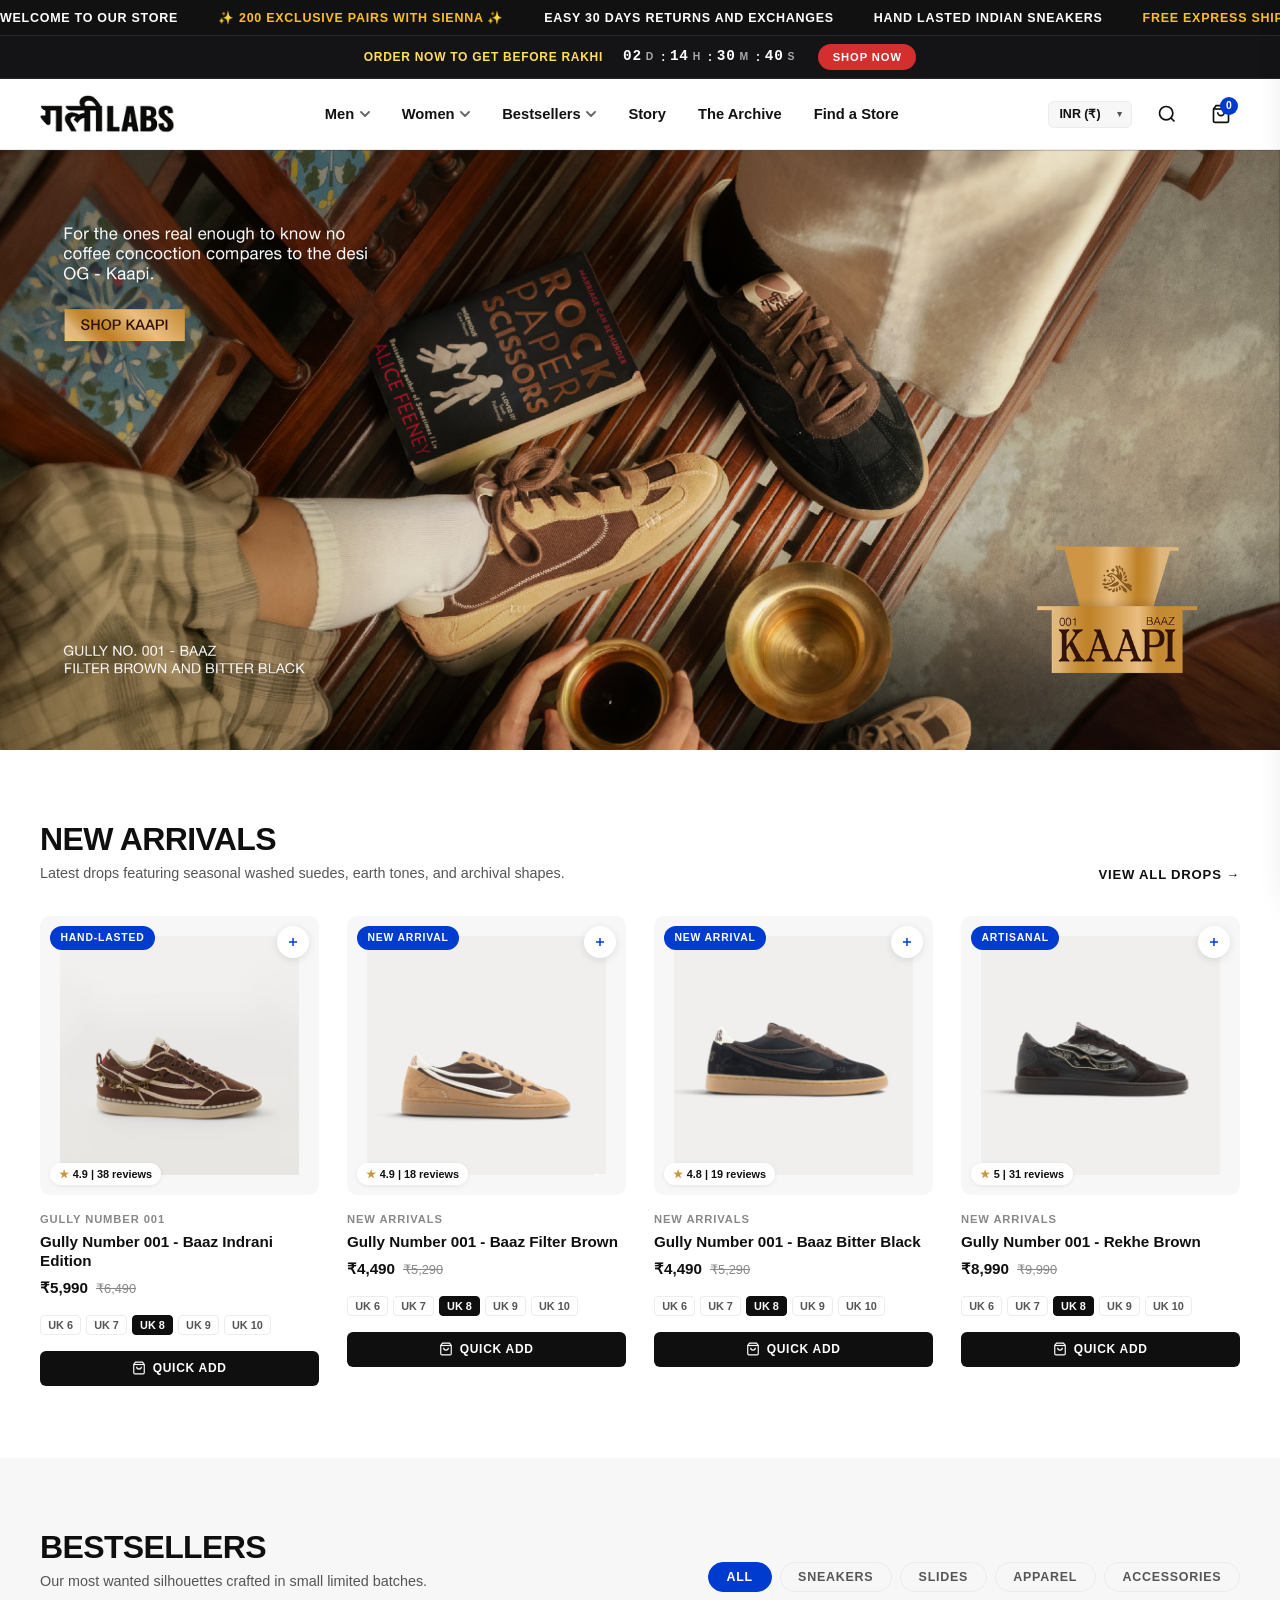
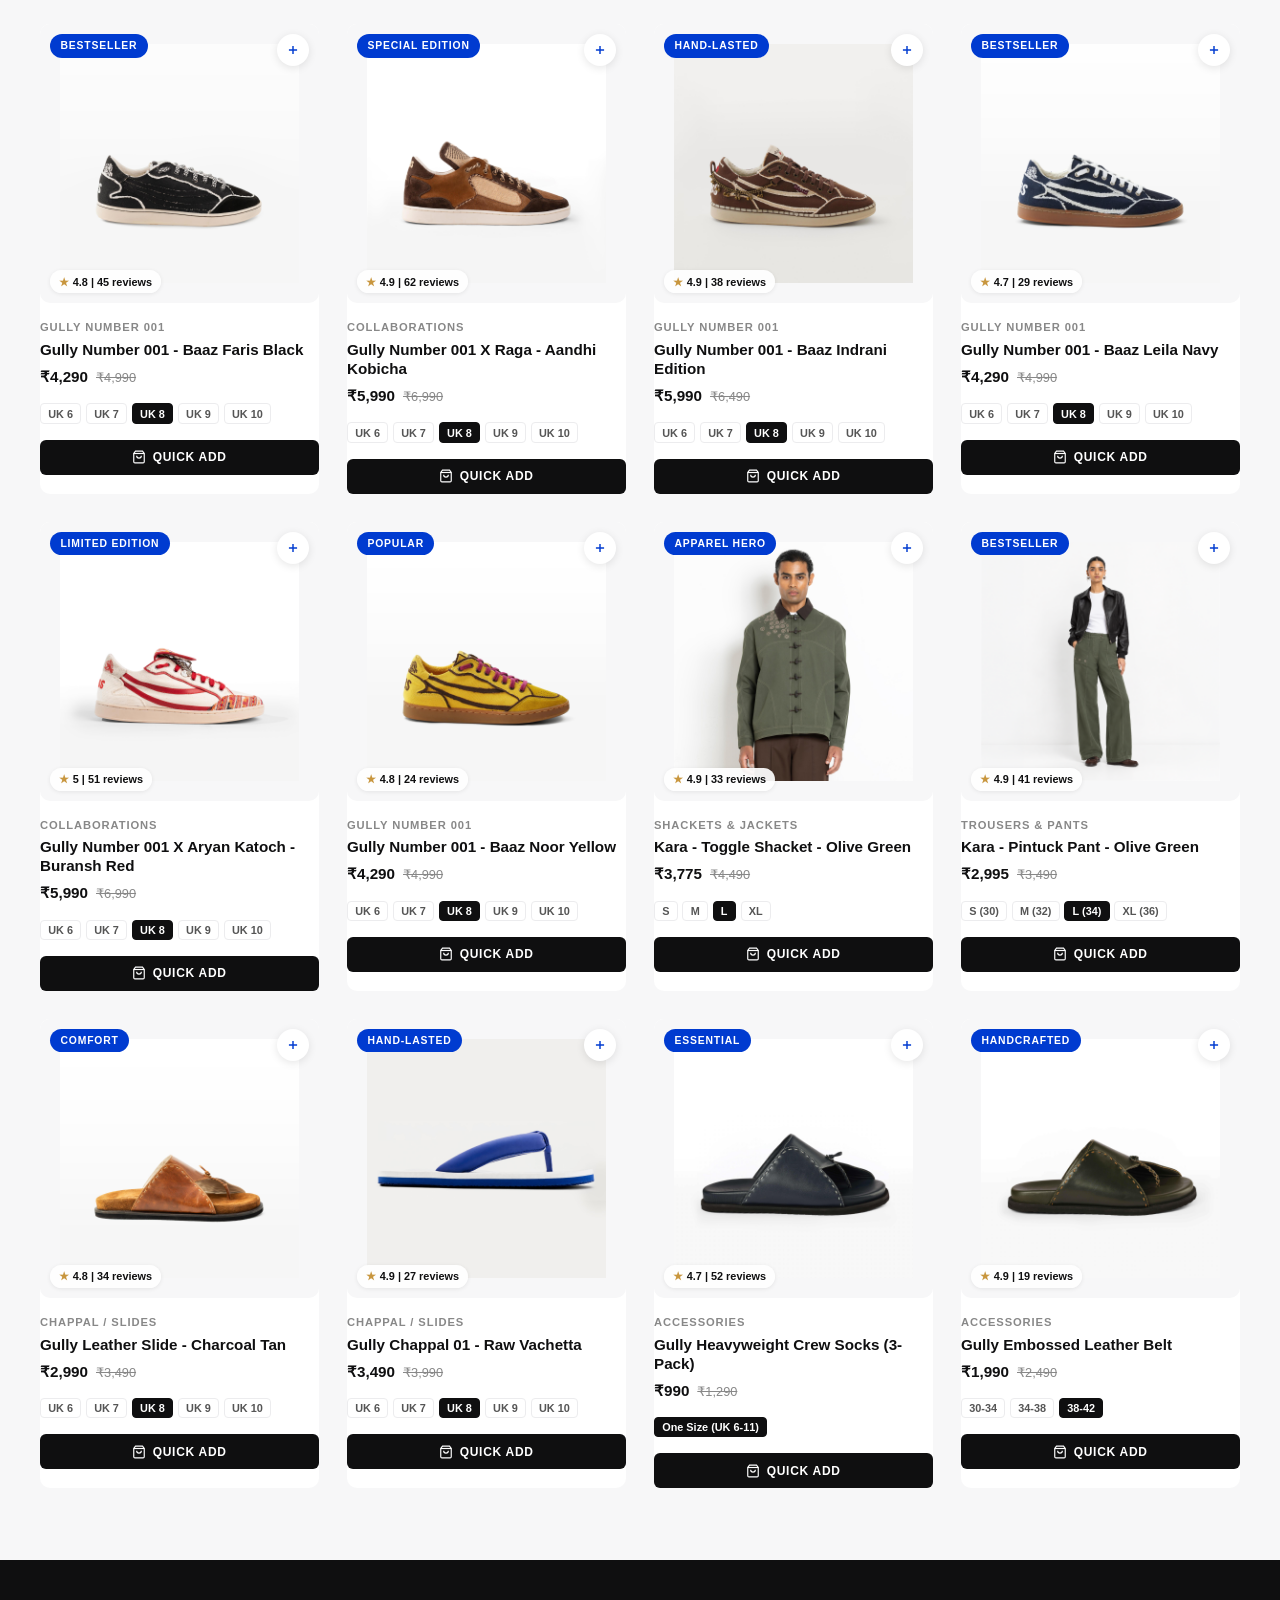
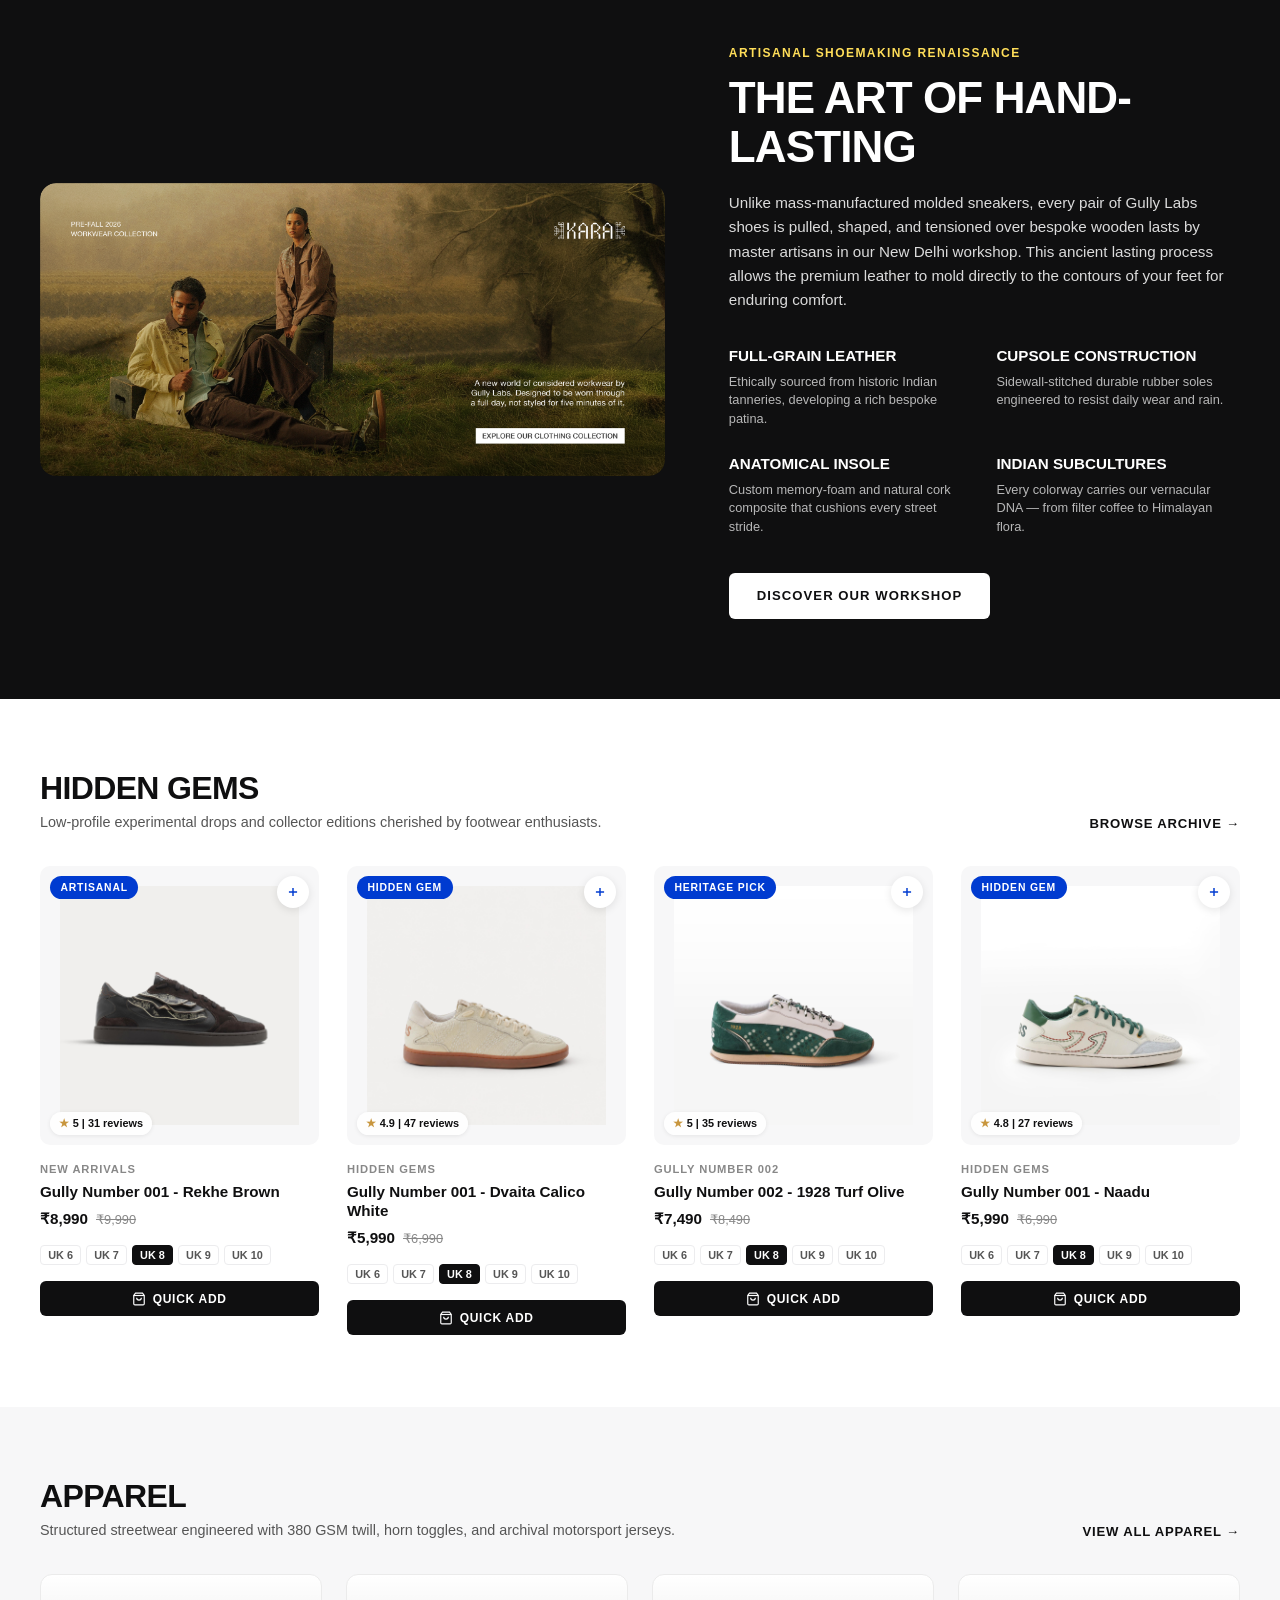
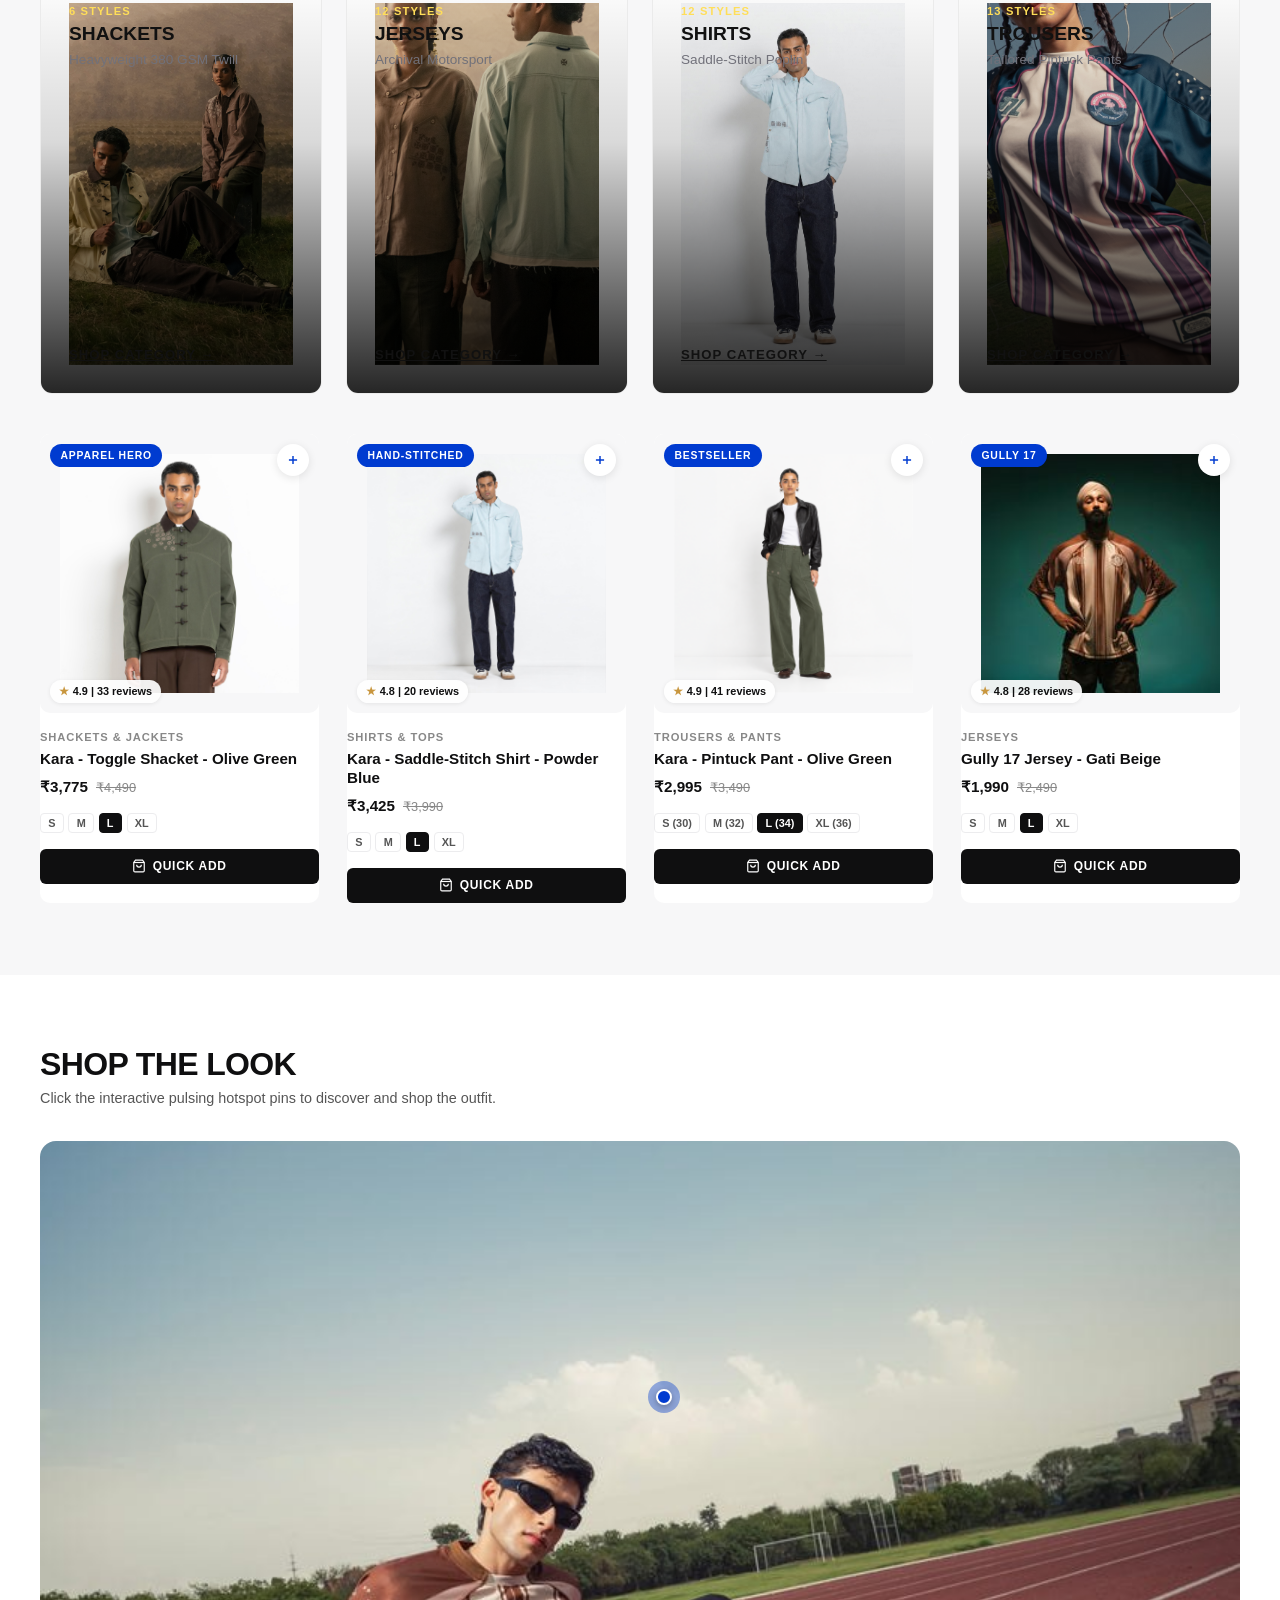
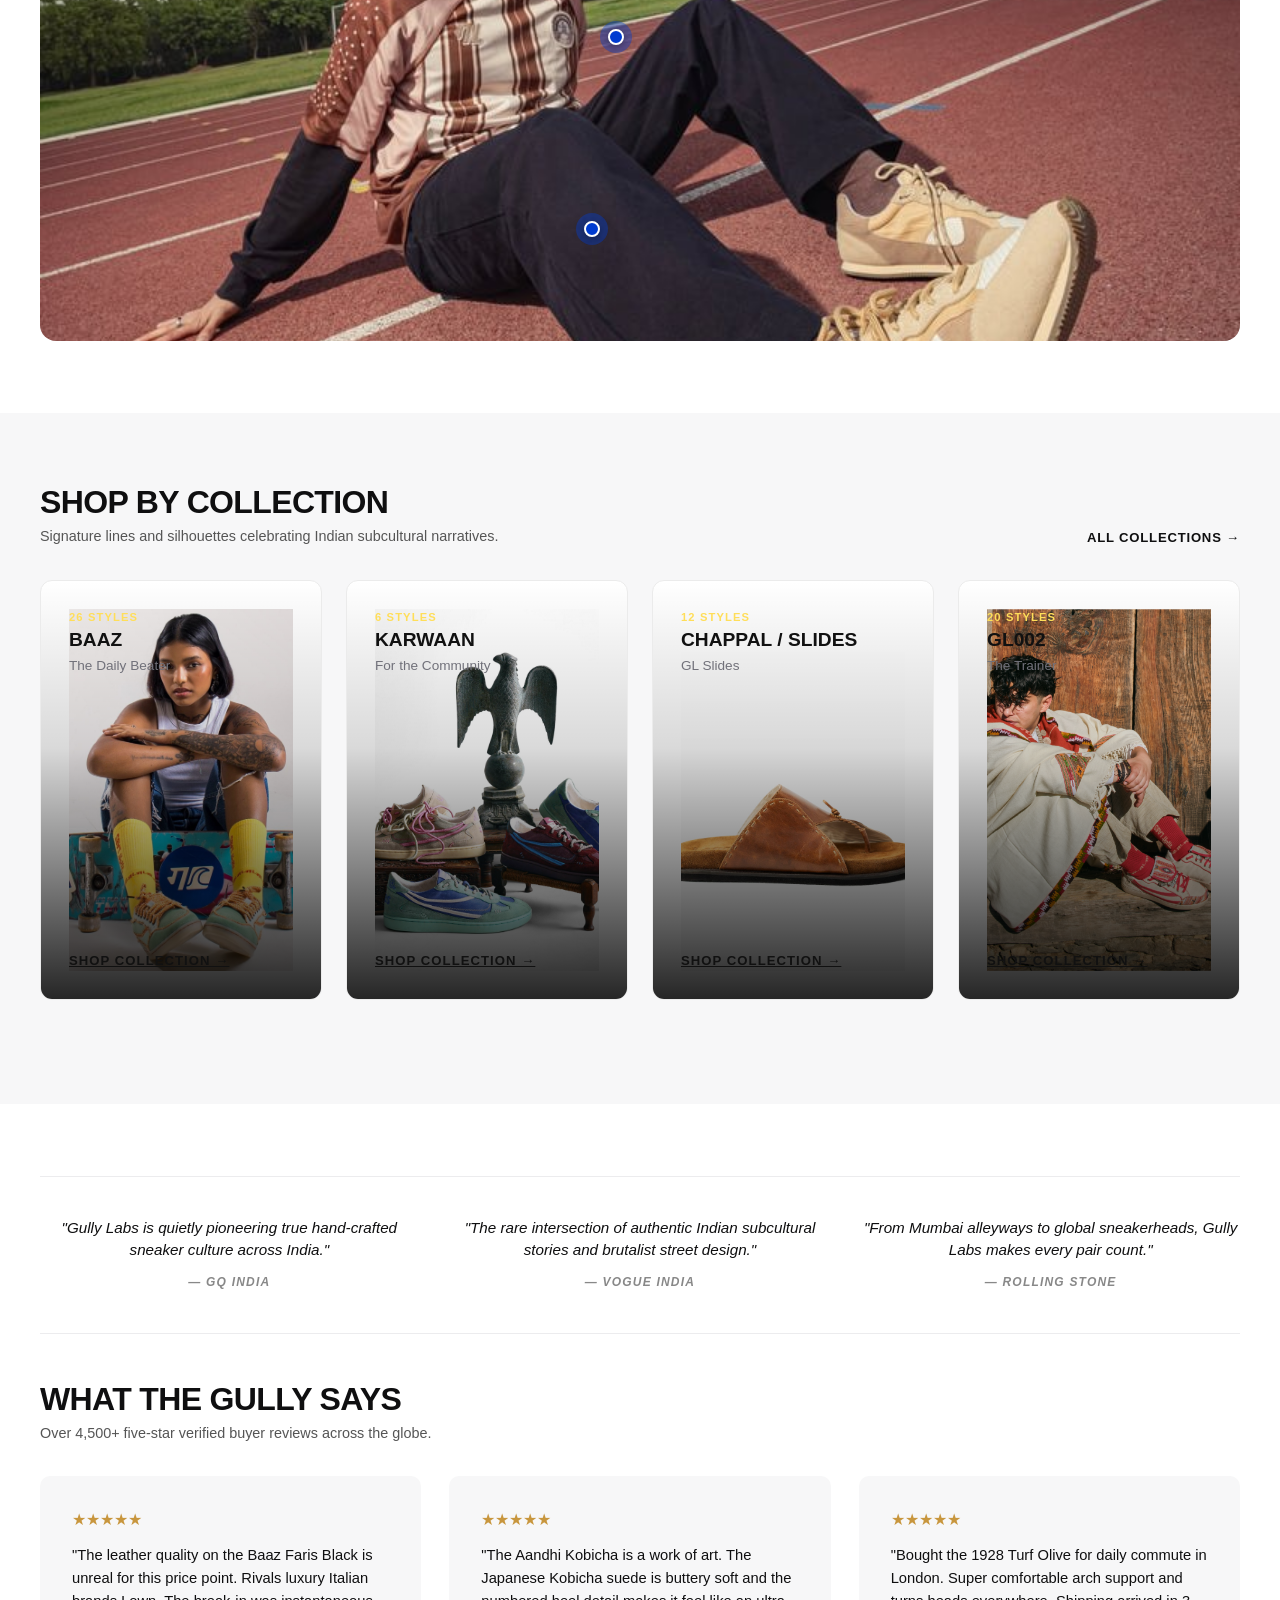
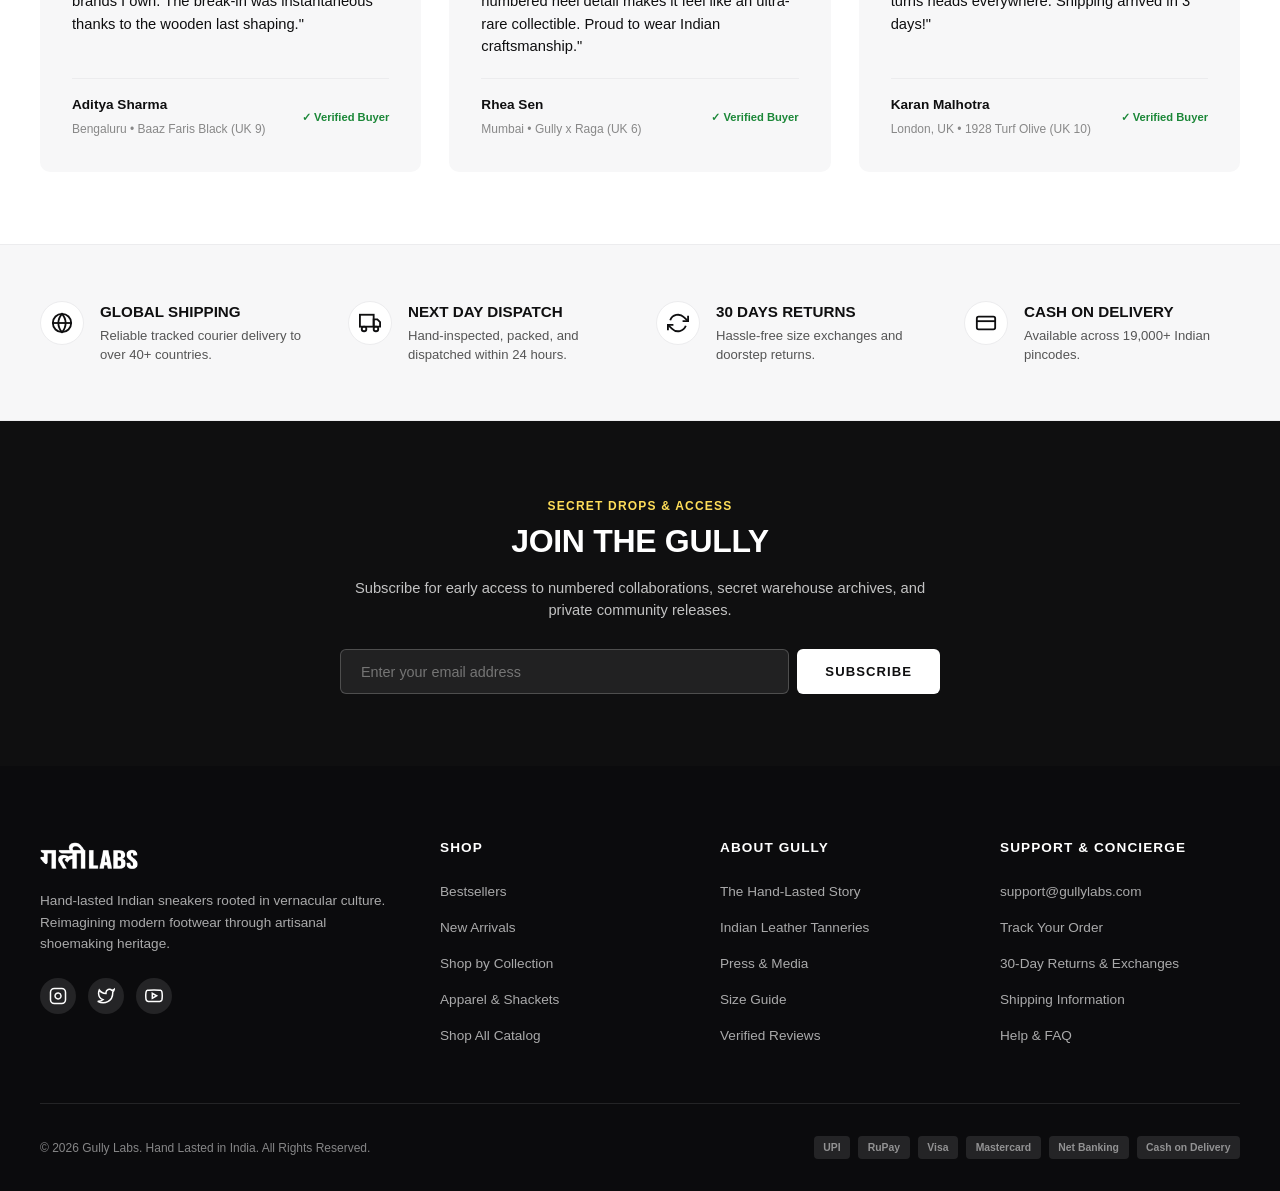
==== index.html @ 055ab96c "Revert "Standardize 1440px max-width layout across all sections, hero banner, and checkout" This rev" ====
<!DOCTYPE html>
<html lang="en">
<head>
  <meta charset="UTF-8">
  <meta name="viewport" content="width=device-width, initial-scale=1.0">
  <title>Gully Labs — Hand Lasted Indian Sneakers</title>
  <meta name="description" content="Hand-lasted Indian sneakers rooted in culture, storytelling, and bespoke craftsmanship. Engineered with full-grain leather, anatomical wooden lasts, and modern streetwear aesthetics.">
  <link rel="icon" type="image/png" href="assets/images/img_000_4ea6318a.png">
  <link rel="stylesheet" href="css/style.css">
</head>
<body>

  <!-- 1. Top Announcement Marquee Ticker -->
  <div class="top-bar">
    <div class="marquee-container">
      <div class="marquee-track">
        <span class="marquee-item">Welcome to our store</span>
        <span class="marquee-item"><span class="highlight">✨ 200 Exclusive pairs with Sienna ✨</span></span>
        <span class="marquee-item">Easy 30 Days Returns and Exchanges</span>
        <span class="marquee-item">Hand Lasted Indian Sneakers</span>
        <span class="marquee-item"><span class="highlight">Free Express Shipping Across India</span></span>
        <span class="marquee-item">Crafted with Full-Grain Indian Leather</span>
      </div>
      <div class="marquee-track" aria-hidden="true">
        <span class="marquee-item">Welcome to our store</span>
        <span class="marquee-item"><span class="highlight">✨ 200 Exclusive pairs with Sienna ✨</span></span>
        <span class="marquee-item">Easy 30 Days Returns and Exchanges</span>
        <span class="marquee-item">Hand Lasted Indian Sneakers</span>
        <span class="marquee-item"><span class="highlight">Free Express Shipping Across India</span></span>
        <span class="marquee-item">Crafted with Full-Grain Indian Leather</span>
      </div>
    </div>
  </div>

  <!-- 2. Countdown Announcement Bar -->
  <div class="scd-bar">
    <span class="scd-label">ORDER NOW TO GET BEFORE RAKHI</span>
    <span class="scd-timer">
      <b id="cdDays">02</b><u>d</u> : <b id="cdHours">14</b><u>h</u> : <b id="cdMins">30</b><u>m</u> : <b id="cdSecs">21</b><u>s</u>
    </span>
    <a href="#bestsellers" class="scd-btn">SHOP NOW</a>
  </div>

  <!-- 3. Site Sticky Navigation Header -->
  <header class="site-header">
    <div class="container header-inner">
      <button type="button" class="mobile-nav-toggle" id="mobileNavToggle" aria-label="Open Menu">
        <svg width="24" height="24" viewBox="0 0 24 24" fill="none" stroke="currentColor" stroke-width="2">
          <line x1="3" y1="12" x2="21" y2="12"></line>
          <line x1="3" y1="6" x2="21" y2="6"></line>
          <line x1="3" y1="18" x2="21" y2="18"></line>
        </svg>
      </button>

      <!-- Brand Logo -->
      <a href="index.html" class="site-logo">
        <img src="assets/images/img_000_4ea6318a.png" alt="Gully Labs Official Logo">
      </a>

      <!-- Desktop Navigation Menu -->
            <!-- Desktop Navigation Menu with Authentic Gully Labs Mega Menus -->
      <nav class="desktop-nav">
        <!-- 1. Men Mega Menu -->
        <div class="nav-item has-mega" data-mega="mega-men">
          <a href="shop.html?gender=men" class="nav-link">
            Men
            <svg class="nav-chevron" width="10" height="6" viewBox="0 0 10 6" fill="none" stroke="currentColor" stroke-width="1.8">
              <path d="m1 1 4 4 4-4" stroke-linecap="round" stroke-linejoin="round"/>
            </svg>
          </a>
          <div class="mega-menu" id="mega-men">
            <div class="container mega-menu-inner">
              <div class="mega-sidebar">
                <span class="mega-sidebar-title">Collections</span>
                <ul class="mega-sidebar-links">
                  <li><a href="shop.html?gender=men&category=sneakers" class="mega-cat-link active">Sneakers</a></li>
                  <li><a href="shop.html?gender=men&category=slides" class="mega-cat-link">Slides</a></li>
                  <li><a href="shop.html?gender=men&category=apparel" class="mega-cat-link">Clothing &amp; Accessories</a></li>
                  <li><a href="shop.html?gender=men" class="mega-cat-all">View All Men's &rarr;</a></li>
                </ul>
              </div>
              <div class="mega-products-grid">
                <a href="product.html?id=prod-001" class="mega-product-card">
                  <div class="mega-card-img-wrap">
                    <span class="mega-card-badge">Bestseller</span>
                    <img src="assets/images/img_001_d54b9d76.jpeg" alt="Baaz Faris Black" loading="lazy">
                  </div>
                  <div class="mega-card-info">
                    <div class="mega-card-rating"><span>★</span> 4.8 (45)</div>
                    <h4 class="mega-card-title">Baaz Faris Black</h4>
                    <p class="mega-card-price">&#8377;4,290</p>
                  </div>
                </a>
                <a href="product.html?id=prod-002" class="mega-product-card">
                  <div class="mega-card-img-wrap">
                    <span class="mega-card-badge">Limited</span>
                    <img src="assets/images/img_002_5983bf7c.jpeg" alt="Aandhi Kobicha" loading="lazy">
                  </div>
                  <div class="mega-card-info">
                    <div class="mega-card-rating"><span>★</span> 4.9 (32)</div>
                    <h4 class="mega-card-title">Aandhi Kobicha</h4>
                    <p class="mega-card-price">&#8377;4,690</p>
                  </div>
                </a>
                <a href="product.html?id=prod-006" class="mega-product-card">
                  <div class="mega-card-img-wrap">
                    <img src="assets/images/img_005_de05f1f9.jpeg" alt="Baaz Noor Yellow" loading="lazy">
                  </div>
                  <div class="mega-card-info">
                    <div class="mega-card-rating"><span>★</span> 4.7 (28)</div>
                    <h4 class="mega-card-title">Baaz Noor Yellow</h4>
                    <p class="mega-card-price">&#8377;4,290</p>
                  </div>
                </a>
                <a href="product.html?id=prod-012" class="mega-product-card">
                  <div class="mega-card-img-wrap">
                    <img src="assets/images/img_010_52bede2b.jpeg" alt="1928 Turf Olive" loading="lazy">
                  </div>
                  <div class="mega-card-info">
                    <div class="mega-card-rating"><span>★</span> 4.8 (19)</div>
                    <h4 class="mega-card-title">1928 Turf Olive</h4>
                    <p class="mega-card-price">&#8377;4,990</p>
                  </div>
                </a>
              </div>
            </div>
          </div>
        </div>

        <!-- 2. Women Mega Menu -->
        <div class="nav-item has-mega" data-mega="mega-women">
          <a href="shop.html?gender=women" class="nav-link">
            Women
            <svg class="nav-chevron" width="10" height="6" viewBox="0 0 10 6" fill="none" stroke="currentColor" stroke-width="1.8">
              <path d="m1 1 4 4 4-4" stroke-linecap="round" stroke-linejoin="round"/>
            </svg>
          </a>
          <div class="mega-menu" id="mega-women">
            <div class="container mega-menu-inner">
              <div class="mega-sidebar">
                <span class="mega-sidebar-title">Collections</span>
                <ul class="mega-sidebar-links">
                  <li><a href="shop.html?gender=women&category=sneakers" class="mega-cat-link active">Sneakers</a></li>
                  <li><a href="shop.html?gender=women&category=slides" class="mega-cat-link">Slides</a></li>
                  <li><a href="shop.html?gender=women&category=apparel" class="mega-cat-link">Clothing &amp; Accessories</a></li>
                  <li><a href="shop.html?gender=women" class="mega-cat-all">View All Women's &rarr;</a></li>
                </ul>
              </div>
              <div class="mega-products-grid">
                <a href="product.html?id=prod-003" class="mega-product-card">
                  <div class="mega-card-img-wrap">
                    <span class="mega-card-badge">Bestseller</span>
                    <img src="assets/images/img_003_5cfa92d1.jpeg" alt="Baaz Indrani Edition" loading="lazy">
                  </div>
                  <div class="mega-card-info">
                    <div class="mega-card-rating"><span>★</span> 4.9 (42)</div>
                    <h4 class="mega-card-title">Baaz Indrani Edition</h4>
                    <p class="mega-card-price">&#8377;4,590</p>
                  </div>
                </a>
                <a href="product.html?id=prod-011" class="mega-product-card">
                  <div class="mega-card-img-wrap">
                    <span class="mega-card-badge">Exclusive</span>
                    <img src="assets/images/img_051_382939e5.jpeg" alt="Dvaita Calico White" loading="lazy">
                  </div>
                  <div class="mega-card-info">
                    <div class="mega-card-rating"><span>★</span> 4.8 (37)</div>
                    <h4 class="mega-card-title">Dvaita Calico White</h4>
                    <p class="mega-card-price">&#8377;4,290</p>
                  </div>
                </a>
                <a href="product.html?id=prod-005" class="mega-product-card">
                  <div class="mega-card-img-wrap">
                    <span class="mega-card-badge">Special Drop</span>
                    <img src="assets/images/img_007_97e07d5b.jpeg" alt="Buransh Red" loading="lazy">
                  </div>
                  <div class="mega-card-info">
                    <div class="mega-card-rating"><span>★</span> 5.0 (29)</div>
                    <h4 class="mega-card-title">Buransh Red</h4>
                    <p class="mega-card-price">&#8377;4,890</p>
                  </div>
                </a>
                <a href="product.html?id=prod-014" class="mega-product-card">
                  <div class="mega-card-img-wrap">
                    <img src="assets/images/img_013_2db53fb6.jpeg" alt="Saaya Blue" loading="lazy">
                  </div>
                  <div class="mega-card-info">
                    <div class="mega-card-rating"><span>★</span> 4.7 (21)</div>
                    <h4 class="mega-card-title">Gully 004 - Saaya Blue</h4>
                    <p class="mega-card-price">&#8377;3,990</p>
                  </div>
                </a>
              </div>
            </div>
          </div>
        </div>

        <!-- 3. Bestsellers Mega Menu -->
        <div class="nav-item has-mega" data-mega="mega-bestsellers">
          <a href="#bestsellers" class="nav-link">
            Bestsellers
            <svg class="nav-chevron" width="10" height="6" viewBox="0 0 10 6" fill="none" stroke="currentColor" stroke-width="1.8">
              <path d="m1 1 4 4 4-4" stroke-linecap="round" stroke-linejoin="round"/>
            </svg>
          </a>
          <div class="mega-menu" id="mega-bestsellers">
            <div class="container mega-menu-inner">
              <div class="mega-tiles-grid">
                <a href="#bestsellers" class="mega-tile-card">
                  <div class="mega-tile-img-box">
                    <img src="assets/images/img_001_d54b9d76.jpeg" alt="Hand-Lasted Sneakers" loading="lazy">
                  </div>
                  <div class="mega-tile-content">
                    <h3 class="mega-tile-title">Hand-Lasted Sneakers</h3>
                    <p class="mega-tile-desc">Gully No. 001, 002 &amp; Archival Drops</p>
                    <span class="mega-tile-cta">Shop Sneakers &rarr;</span>
                  </div>
                </a>

                <a href="shop.html?category=slides" class="mega-tile-card">
                  <div class="mega-tile-img-box">
                    <img src="assets/images/img_013_2db53fb6.jpeg" alt="Architectural Slides" loading="lazy">
                  </div>
                  <div class="mega-tile-content">
                    <h3 class="mega-tile-title">Architectural Slides</h3>
                    <p class="mega-tile-desc">Gully No. 004 &amp; 005 Everyday Mules</p>
                    <span class="mega-tile-cta">Shop Slides &rarr;</span>
                  </div>
                </a>

                <a href="#apparel" class="mega-tile-card">
                  <div class="mega-tile-img-box">
                    <img src="assets/images/img_019_e5a2553c.jpeg" alt="Apparel &amp; Accessories" loading="lazy">
                  </div>
                  <div class="mega-tile-content">
                    <h3 class="mega-tile-title">Apparel &amp; Accessories</h3>
                    <p class="mega-tile-desc">Heavyweight Twill Shackets, Jerseys &amp; Pants</p>
                    <span class="mega-tile-cta">Shop Apparel &rarr;</span>
                  </div>
                </a>
              </div>
            </div>
          </div>
        </div>

        <a href="#story" class="nav-link">Story</a>
        <a href="#hidden-gems" class="nav-link">The Archive</a>
        <a href="help.html#contact" class="nav-link">Find a Store</a>
      </nav>

      <!-- Header Right Utilities -->
      <div class="header-actions">
        <!-- Currency Selector -->
        <div class="currency-select-wrapper">
          <select id="currencySelector" class="currency-select" aria-label="Select Currency">
            <option value="INR">INR (₹)</option>
            <option value="USD">USD ($)</option>
            <option value="EUR">EUR (€)</option>
            <option value="GBP">GBP (£)</option>
            <option value="AED">AED</option>
          </select>
          <span class="currency-icon">▼</span>
        </div>

        <!-- Search Button -->
        <button type="button" class="action-btn" id="searchTrigger" aria-label="Search Catalog">
          <svg width="20" height="20" viewBox="0 0 24 24" fill="none" stroke="currentColor" stroke-width="2">
            <circle cx="11" cy="11" r="8"></circle>
            <line x1="21" y1="21" x2="16.65" y2="16.65"></line>
          </svg>
        </button>

        <!-- Cart Button -->
        <button type="button" class="action-btn" id="cartTrigger" aria-label="Shopping Cart">
          <svg width="20" height="20" viewBox="0 0 24 24" fill="none" stroke="currentColor" stroke-width="2">
            <path d="M6 2L3 6v14a2 2 0 0 0 2 2h14a2 2 0 0 0 2-2V6l-3-4z"></path>
            <line x1="3" y1="6" x2="21" y2="6"></line>
            <path d="M16 10a4 4 0 0 1-8 0"></path>
          </svg>
          <span class="cart-count-badge" id="cartBadge">0</span>
        </button>
      </div>
    </div>
  </header>

  <main>
    <!-- 4. Hero Banner -->
    <section class="hero-section">
      <a href="#bestsellers">
        <img src="assets/images/img_069_b42d4713.png" alt="Gully Labs - Baaz Kaapi" class="hero-bg-img">
      </a>
    </section>

    <!-- 5. New Arrivals Section -->
    <section class="section-wrapper" id="new-arrivals">
      <div class="container">
        <div class="section-head">
          <div>
            <h2 class="section-title">New Arrivals</h2>
            <p class="section-sub">Latest drops featuring seasonal washed suedes, earth tones, and archival shapes.</p>
          </div>
          <a href="shop.html?collection=New%20Arrivals" class="view-all-link">View All Drops &rarr;</a>
        </div>
        <div class="product-grid" id="newArrivalsGrid">
          <!-- Populated dynamically via app.js -->
        </div>
      </div>
    </section>

    <!-- 6. Bestsellers Section with Filter Tabs -->
    <section class="section-wrapper bg-light" id="bestsellers">
      <div class="container">
        <div class="section-head">
          <div>
            <h2 class="section-title">Bestsellers</h2>
            <p class="section-sub">Our most wanted silhouettes crafted in small limited batches.</p>
          </div>
          <div class="filter-tabs" data-target="bestsellersGrid">
            <button type="button" class="tab-btn active" data-filter="all">All</button>
            <button type="button" class="tab-btn" data-filter="sneakers">Sneakers</button>
            <button type="button" class="tab-btn" data-filter="slides">Slides</button>
            <button type="button" class="tab-btn" data-filter="apparel">Apparel</button>
            <button type="button" class="tab-btn" data-filter="accessories">Accessories</button>
          </div>
        </div>
        <div class="product-grid" id="bestsellersGrid">
          <!-- Populated dynamically via app.js -->
        </div>
      </div>
    </section>

    <!-- 7. The Art of Hand-Lasting (Craft Editorial Banner) -->
    <section class="editorial-craft-section" id="story">
      <div class="container">
        <div class="editorial-grid">
          <div class="editorial-media">
            <img src="assets/images/img_097_8e5f1c1d.png" alt="The Art of Hand-Lasting at Gully Labs">
          </div>
          <div class="editorial-content">
            <span class="editorial-tag">Artisanal Shoemaking Renaissance</span>
            <h2 class="editorial-title">The Art of Hand-Lasting</h2>
            <p class="editorial-desc">
              Unlike mass-manufactured molded sneakers, every pair of Gully Labs shoes is pulled, shaped, and tensioned over bespoke wooden lasts by master artisans in our New Delhi workshop. This ancient lasting process allows the premium leather to mold directly to the contours of your feet for enduring comfort.
            </p>
            <div class="editorial-pillars">
              <div class="pillar-item">
                <h5>Full-Grain Leather</h5>
                <p>Ethically sourced from historic Indian tanneries, developing a rich bespoke patina.</p>
              </div>
              <div class="pillar-item">
                <h5>Cupsole Construction</h5>
                <p>Sidewall-stitched durable rubber soles engineered to resist daily wear and rain.</p>
              </div>
              <div class="pillar-item">
                <h5>Anatomical Insole</h5>
                <p>Custom memory-foam and natural cork composite that cushions every street stride.</p>
              </div>
              <div class="pillar-item">
                <h5>Indian Subcultures</h5>
                <p>Every colorway carries our vernacular DNA — from filter coffee to Himalayan flora.</p>
              </div>
            </div>
            <a href="story.html" class="btn btn-white">Discover Our Workshop</a>
          </div>
        </div>
      </div>
    </section>

    <!-- 8. Hidden Gems Section -->
    <section class="section-wrapper" id="hidden-gems">
      <div class="container">
        <div class="section-head">
          <div>
            <h2 class="section-title">Hidden Gems</h2>
            <p class="section-sub">Low-profile experimental drops and collector editions cherished by footwear enthusiasts.</p>
          </div>
          <a href="shop.html" class="view-all-link">Browse Archive &rarr;</a>
        </div>
        <div class="product-grid" id="hiddenGemsGrid">
          <!-- Populated dynamically via app.js -->
        </div>
      </div>
    </section>

    <!-- 9. APPAREL Section (4 Categories + Products) -->
    <section class="section-wrapper bg-light" id="apparel">
      <div class="container">
        <div class="section-head">
          <div>
            <h2 class="section-title">Apparel</h2>
            <p class="section-sub">Structured streetwear engineered with 380 GSM twill, horn toggles, and archival motorsport jerseys.</p>
          </div>
          <a href="shop.html?category=apparel" class="view-all-link">View All Apparel &rarr;</a>
        </div>

        <!-- 4 Apparel Category Cards -->
        <div class="collections-grid" style="margin-bottom: 2.5rem;">
          <a href="shop.html?category=apparel" class="collection-card">
            <img src="assets/images/img_098_3d0a0ae1.png" alt="Shackets" loading="lazy">
            <div class="collection-overlay">
              <span class="collection-tag">6 Styles</span>
              <h3 class="collection-card-title">Shackets</h3>
              <p class="collection-card-sub">Heavyweight 380 GSM Twill</p>
              <span class="collection-card-link">Shop Category &rarr;</span>
            </div>
          </a>
          <a href="shop.html?category=apparel" class="collection-card">
            <img src="assets/images/img_100_d0d22761.png" alt="Jerseys" loading="lazy">
            <div class="collection-overlay">
              <span class="collection-tag">12 Styles</span>
              <h3 class="collection-card-title">Jerseys</h3>
              <p class="collection-card-sub">Archival Motorsport</p>
              <span class="collection-card-link">Shop Category &rarr;</span>
            </div>
          </a>
          <a href="shop.html?category=apparel" class="collection-card">
            <img src="assets/images/img_020_7824d691.jpeg" alt="Shirts" loading="lazy">
            <div class="collection-overlay">
              <span class="collection-tag">12 Styles</span>
              <h3 class="collection-card-title">Shirts</h3>
              <p class="collection-card-sub">Saddle-Stitch Poplin</p>
              <span class="collection-card-link">Shop Category &rarr;</span>
            </div>
          </a>
          <a href="shop.html?category=apparel" class="collection-card">
            <img src="assets/images/img_099_75ffa795.png" alt="Trousers" loading="lazy">
            <div class="collection-overlay">
              <span class="collection-tag">13 Styles</span>
              <h3 class="collection-card-title">Trousers</h3>
              <p class="collection-card-sub">Tailored Pintuck Pants</p>
              <span class="collection-card-link">Shop Category &rarr;</span>
            </div>
          </a>
        </div>

        <!-- Apparel Product Grid -->
        <div class="product-grid" id="apparelGrid">
          <!-- Populated dynamically via app.js -->
        </div>
      </div>
    </section>

    <!-- 10. Shop The Look (Interactive Lookbook) -->
    <section class="section-wrapper" id="lookbook">
      <div class="container">
        <div class="section-head">
          <div>
            <h2 class="section-title">Shop The Look</h2>
            <p class="section-sub">Click the interactive pulsing hotspot pins to discover and shop the outfit.</p>
          </div>
        </div>

        <div class="lookbook-container">
          <img src="assets/images/img_102_60f12da0.jpeg" alt="Gully Labs Streetwear Lookbook" class="lookbook-img">

          <!-- Pin 1: Jersey -->
          <div class="lookbook-pin" style="top: 32%; left: 52%;">
            <div class="pin-pulse"></div>
            <div class="pin-core"></div>
            <div class="pin-popover">
              <img src="assets/images/img_103_dec6d4ae.jpeg" alt="Gully 17 Jersey">
              <div class="pin-popover-info">
                <strong>Gully 17 Jersey - Gati Beige</strong>
                <span data-price-inr="1990">₹1,990</span>
                <button type="button" class="btn btn-primary" style="padding:0.35rem 0.75rem; font-size:0.7rem; margin-top:0.35rem;" onclick="addToCart('prod-018', 'M', 1)">+ Add to Bag</button>
              </div>
            </div>
          </div>

          <!-- Pin 2: Pant -->
          <div class="lookbook-pin" style="top: 62%; left: 48%;">
            <div class="pin-pulse"></div>
            <div class="pin-core"></div>
            <div class="pin-popover">
              <img src="assets/images/img_042_071b5b28.png" alt="Kara Pintuck Pant">
              <div class="pin-popover-info">
                <strong>Kara Pintuck Pant - Olive</strong>
                <span data-price-inr="2995">₹2,995</span>
                <button type="button" class="btn btn-primary" style="padding:0.35rem 0.75rem; font-size:0.7rem; margin-top:0.35rem;" onclick="addToCart('prod-017', 'M (32)', 1)">+ Add to Bag</button>
              </div>
            </div>
          </div>

          <!-- Pin 3: Sneaker -->
          <div class="lookbook-pin" style="top: 86%; left: 46%;">
            <div class="pin-pulse"></div>
            <div class="pin-core"></div>
            <div class="pin-popover">
              <img src="assets/images/img_010_52bede2b.jpeg" alt="1928 Turf Olive">
              <div class="pin-popover-info">
                <strong>1928 Turf Olive Runner</strong>
                <span data-price-inr="7490">₹7,490</span>
                <button type="button" class="btn btn-primary" style="padding:0.35rem 0.75rem; font-size:0.7rem; margin-top:0.35rem;" onclick="addToCart('prod-012', 'UK 8', 1)">+ Add to Bag</button>
              </div>
            </div>
          </div>
        </div>
      </div>
    </section>

    <!-- 11. SHOP BY COLLECTION -->
    <section class="section-wrapper bg-light" id="collections">
      <div class="container">
        <div class="section-head">
          <div>
            <h2 class="section-title">Shop by Collection</h2>
            <p class="section-sub">Signature lines and silhouettes celebrating Indian subcultural narratives.</p>
          </div>
          <a href="collections.html" class="view-all-link">All Collections &rarr;</a>
        </div>

        <div class="collections-grid">
          <!-- Card 1: Baaz -->
          <a href="shop.html?collection=Gully%20Number%20001" class="collection-card">
            <img src="assets/images/img_087_ad5f8296.jpeg" alt="Baaz Collection" loading="lazy">
            <div class="collection-overlay">
              <span class="collection-tag">26 Styles</span>
              <h3 class="collection-card-title">Baaz</h3>
              <p class="collection-card-sub">The Daily Beater</p>
              <span class="collection-card-link">Shop Collection &rarr;</span>
            </div>
          </a>

          <!-- Card 2: Karwaan -->
          <a href="shop.html?collection=Collaborations" class="collection-card">
            <img src="assets/images/img_088_800c511a.jpeg" alt="Karwaan Collection" loading="lazy">
            <div class="collection-overlay">
              <span class="collection-tag">6 Styles</span>
              <h3 class="collection-card-title">Karwaan</h3>
              <p class="collection-card-sub">For the Community</p>
              <span class="collection-card-link">Shop Collection &rarr;</span>
            </div>
          </a>

          <!-- Card 3: Chappal / Slides -->
          <a href="shop.html?category=slides" class="collection-card">
            <img src="assets/images/img_011_fb7c1694.jpeg" alt="Chappal / Slides Collection" loading="lazy">
            <div class="collection-overlay">
              <span class="collection-tag">12 Styles</span>
              <h3 class="collection-card-title">Chappal / Slides</h3>
              <p class="collection-card-sub">GL Slides</p>
              <span class="collection-card-link">Shop Collection &rarr;</span>
            </div>
          </a>

          <!-- Card 4: GL002 -->
          <a href="shop.html?collection=New%20Arrivals" class="collection-card">
            <img src="assets/images/img_089_035772de.png" alt="GL002 Collection" loading="lazy">
            <div class="collection-overlay">
              <span class="collection-tag">20 Styles</span>
              <h3 class="collection-card-title">GL002</h3>
              <p class="collection-card-sub">The Trainer</p>
              <span class="collection-card-link">Shop Collection &rarr;</span>
            </div>
          </a>
        </div>
      </div>
    </section>

    <!-- 12. Around the Globe (Press Quotes & Reviews) -->
    <section class="section-wrapper" id="reviews">
      <div class="container">
        <!-- Press Quotes Strip -->
        <div class="press-strip">
          <div class="press-item">
            <blockquote>"Gully Labs is quietly pioneering true hand-crafted sneaker culture across India."</blockquote>
            <cite>— GQ India</cite>
          </div>
          <div class="press-item">
            <blockquote>"The rare intersection of authentic Indian subcultural stories and brutalist street design."</blockquote>
            <cite>— Vogue India</cite>
          </div>
          <div class="press-item">
            <blockquote>"From Mumbai alleyways to global sneakerheads, Gully Labs makes every pair count."</blockquote>
            <cite>— Rolling Stone</cite>
          </div>
        </div>

        <div class="section-head">
          <div>
            <h2 class="section-title">What The Gully Says</h2>
            <p class="section-sub">Over 4,500+ five-star verified buyer reviews across the globe.</p>
          </div>
        </div>

        <div class="reviews-grid">
          <div class="review-card">
            <div>
              <div class="review-stars">★★★★★</div>
              <p class="review-text">
                "The leather quality on the Baaz Faris Black is unreal for this price point. Rivals luxury Italian brands I own. The break-in was instantaneous thanks to the wooden last shaping."
              </p>
            </div>
            <div class="review-author">
              <div class="author-info">
                <strong>Aditya Sharma</strong>
                <span>Bengaluru • Baaz Faris Black (UK 9)</span>
              </div>
              <span class="verified-badge">✓ Verified Buyer</span>
            </div>
          </div>

          <div class="review-card">
            <div>
              <div class="review-stars">★★★★★</div>
              <p class="review-text">
                "The Aandhi Kobicha is a work of art. The Japanese Kobicha suede is buttery soft and the numbered heel detail makes it feel like an ultra-rare collectible. Proud to wear Indian craftsmanship."
              </p>
            </div>
            <div class="review-author">
              <div class="author-info">
                <strong>Rhea Sen</strong>
                <span>Mumbai • Gully x Raga (UK 6)</span>
              </div>
              <span class="verified-badge">✓ Verified Buyer</span>
            </div>
          </div>

          <div class="review-card">
            <div>
              <div class="review-stars">★★★★★</div>
              <p class="review-text">
                "Bought the 1928 Turf Olive for daily commute in London. Super comfortable arch support and turns heads everywhere. Shipping arrived in 3 days!"
              </p>
            </div>
            <div class="review-author">
              <div class="author-info">
                <strong>Karan Malhotra</strong>
                <span>London, UK • 1928 Turf Olive (UK 10)</span>
              </div>
              <span class="verified-badge">✓ Verified Buyer</span>
            </div>
          </div>
        </div>
      </div>
    </section>

    <!-- 13. Multicolumn Trust Props (Right Above Footer) -->
    <section class="trust-section">
      <div class="container">
        <div class="trust-grid">
          <div class="trust-item">
            <div class="trust-icon">
              <svg width="22" height="22" viewBox="0 0 24 24" fill="none" stroke="currentColor" stroke-width="2">
                <circle cx="12" cy="12" r="10"></circle>
                <line x1="2" y1="12" x2="22" y2="12"></line>
                <path d="M12 2a15.3 15.3 0 0 1 4 10 15.3 15.3 0 0 1-4 10 15.3 15.3 0 0 1-4-10 15.3 15.3 0 0 1 4-10z"></path>
              </svg>
            </div>
            <div class="trust-text">
              <h4>Global Shipping</h4>
              <p>Reliable tracked courier delivery to over 40+ countries.</p>
            </div>
          </div>

          <div class="trust-item">
            <div class="trust-icon">
              <svg width="22" height="22" viewBox="0 0 24 24" fill="none" stroke="currentColor" stroke-width="2">
                <rect x="1" y="3" width="15" height="13"></rect>
                <polygon points="16 8 20 8 23 11 23 16 16 16 16 8"></polygon>
                <circle cx="5.5" cy="18.5" r="2.5"></circle>
                <circle cx="18.5" cy="18.5" r="2.5"></circle>
              </svg>
            </div>
            <div class="trust-text">
              <h4>Next Day Dispatch</h4>
              <p>Hand-inspected, packed, and dispatched within 24 hours.</p>
            </div>
          </div>

          <div class="trust-item">
            <div class="trust-icon">
              <svg width="22" height="22" viewBox="0 0 24 24" fill="none" stroke="currentColor" stroke-width="2">
                <polyline points="23 4 23 10 17 10"></polyline>
                <polyline points="1 20 1 14 7 14"></polyline>
                <path d="M3.51 9a9 9 0 0 1 14.85-3.36L23 10M1 14l4.64 4.36A9 9 0 0 0 20.49 15"></path>
              </svg>
            </div>
            <div class="trust-text">
              <h4>30 Days Returns</h4>
              <p>Hassle-free size exchanges and doorstep returns.</p>
            </div>
          </div>

          <div class="trust-item">
            <div class="trust-icon">
              <svg width="22" height="22" viewBox="0 0 24 24" fill="none" stroke="currentColor" stroke-width="2">
                <rect x="2" y="5" width="20" height="14" rx="2"></rect>
                <line x1="2" y1="10" x2="22" y2="10"></line>
              </svg>
            </div>
            <div class="trust-text">
              <h4>Cash on Delivery</h4>
              <p>Available across 19,000+ Indian pincodes.</p>
            </div>
          </div>
        </div>
      </div>
    </section>

    <!-- 14. Newsletter ("Join The Gully") -->
    <section class="newsletter-section">
      <div class="container">
        <div class="newsletter-box">
          <span style="color:var(--color-yellow); font-size:0.75rem; font-weight:800; letter-spacing:0.1em; text-transform:uppercase;">Secret Drops & Access</span>
          <h3>Join The Gully</h3>
          <p>Subscribe for early access to numbered collaborations, secret warehouse archives, and private community releases.</p>
          <form class="newsletter-form" onsubmit="event.preventDefault(); showToast('Welcome to The Gully family!'); this.reset();">
            <input type="email" placeholder="Enter your email address" class="newsletter-input" required>
            <button type="submit" class="newsletter-btn">Subscribe</button>
          </form>
        </div>
      </div>
    </section>
  </main>

  <!-- 15. Site Footer -->
  <footer class="site-footer">
    <div class="container">
      <div class="footer-grid">
        <div class="footer-brand">
          <img src="assets/images/img_119_66279144.png" alt="Gully Labs">
          <p>
            Hand-lasted Indian sneakers rooted in vernacular culture. Reimagining modern footwear through artisanal shoemaking heritage.
          </p>
          <div class="social-row">
            <a href="https://instagram.com" target="_blank" rel="noopener" class="social-btn" aria-label="Instagram">
              <svg width="18" height="18" viewBox="0 0 24 24" fill="none" stroke="currentColor" stroke-width="2"><rect x="2" y="2" width="20" height="20" rx="5" ry="5"></rect><path d="M16 11.37A4 4 0 1 1 12.63 8 4 4 0 0 1 16 11.37z"></path><line x1="17.5" y1="6.5" x2="17.51" y2="6.5"></line></svg>
            </a>
            <a href="https://twitter.com" target="_blank" rel="noopener" class="social-btn" aria-label="Twitter">
              <svg width="18" height="18" viewBox="0 0 24 24" fill="none" stroke="currentColor" stroke-width="2"><path d="M23 3a10.9 10.9 0 0 1-3.14 1.53 4.48 4.48 0 0 0-7.86 3v1A10.66 10.66 0 0 1 3 4s-4 9 5 13a11.64 11.64 0 0 1-7 2c9 5 20 0 20-11.5a4.5 4.5 0 0 0-.08-.83A7.72 7.72 0 0 0 23 3z"></path></svg>
            </a>
            <a href="https://youtube.com" target="_blank" rel="noopener" class="social-btn" aria-label="YouTube">
              <svg width="18" height="18" viewBox="0 0 24 24" fill="none" stroke="currentColor" stroke-width="2"><path d="M22.54 6.42a2.78 2.78 0 0 0-1.94-2C18.88 4 12 4 12 4s-6.88 0-8.6.46a2.78 2.78 0 0 0-1.94 2A29 29 0 0 0 1 11.75a29 29 0 0 0 .46 5.33A2.78 2.78 0 0 0 3.4 19c1.72.46 8.6.46 8.6.46s6.88 0 8.6-.46a2.78 2.78 0 0 0 1.94-2 29 29 0 0 0 .46-5.25 29 29 0 0 0-.46-5.33z"></path><polygon points="9.75 15.02 15.5 11.75 9.75 8.48 9.75 15.02"></polygon></svg>
            </a>
          </div>
        </div>

        <div class="footer-col">
          <h5>Shop</h5>
          <ul class="footer-links">
            <li><a href="#bestsellers">Bestsellers</a></li>
            <li><a href="#new-arrivals">New Arrivals</a></li>
            <li><a href="#collections">Shop by Collection</a></li>
            <li><a href="#apparel">Apparel & Shackets</a></li>
            <li><a href="shop.html">Shop All Catalog</a></li>
          </ul>
        </div>

        <div class="footer-col">
          <h5>About Gully</h5>
          <ul class="footer-links">
            <li><a href="#story">The Hand-Lasted Story</a></li>
            <li><a href="story.html">Indian Leather Tanneries</a></li>
            <li><a href="#reviews">Press & Media</a></li>
            <li><a href="help.html#size-guide">Size Guide</a></li>
            <li><a href="#reviews">Verified Reviews</a></li>
          </ul>
        </div>

        <div class="footer-col">
          <h5>Support & Concierge</h5>
          <ul class="footer-links">
            <li><a href="mailto:support@gullylabs.com">support@gullylabs.com</a></li>
            <li><a href="help.html#track">Track Your Order</a></li>
            <li><a href="help.html#returns">30-Day Returns & Exchanges</a></li>
            <li><a href="help.html#shipping">Shipping Information</a></li>
            <li><a href="help.html">Help & FAQ</a></li>
          </ul>
        </div>
      </div>

      <div class="footer-bottom">
        <p>© 2026 Gully Labs. Hand Lasted in India. All Rights Reserved.</p>
        <div class="payment-badges">
          <span class="payment-badge">UPI</span>
          <span class="payment-badge">RuPay</span>
          <span class="payment-badge">Visa</span>
          <span class="payment-badge">Mastercard</span>
          <span class="payment-badge">Net Banking</span>
          <span class="payment-badge">Cash on Delivery</span>
        </div>
      </div>
    </div>
  </footer>

  <!-- Slide-out Cart Drawer -->
  <div class="cart-drawer" id="cartDrawer" role="dialog" aria-modal="true" aria-label="Shopping Cart">
    <div class="drawer-head">
      <h3>Your Bag</h3>
      <button type="button" class="drawer-close" id="cartDrawerClose" aria-label="Close Cart">&times;</button>
    </div>

    <!-- Free Shipping Progress Meter -->
    <div class="shipping-meter">
      <div class="meter-text" id="shippingMeterText">Add ₹5,000 for Free Express Shipping!</div>
      <div class="meter-bar-track">
        <div class="meter-bar-fill" id="shippingMeterBar"></div>
      </div>
    </div>

    <div class="drawer-body" id="cartDrawerItems">
      <!-- Populated dynamically -->
    </div>

    <div class="drawer-foot">
      <div class="subtotal-row">
        <span>Subtotal:</span>
        <span id="cartSubtotal">₹0</span>
      </div>
      <p style="font-size:0.75rem; color:var(--color-muted); margin-bottom:1rem;">Taxes and free express shipping calculated at checkout.</p>
      <a href="checkout.html" class="checkout-btn" id="checkoutBtn" style="display:block; text-align:center; text-decoration:none;">Proceed to Secure Checkout</a>
      <a href="cart.html" style="display:block; text-align:center; margin-top:0.75rem; font-size:0.85rem; font-weight:700; color:#111111; text-decoration:underline;">View Full Shopping Bag &rarr;</a>
    </div>
  </div>

  <!-- Slide-down Search Drawer -->
  <div class="search-drawer" id="searchDrawer" style="position:fixed; top:-300px; left:0; width:100%; background:#ffffff; box-shadow:0 8px 30px rgba(0,0,0,0.15); z-index:2000; padding:2rem 1.5rem; transition:top 0.35s ease;">
    <div class="container" style="max-width:800px;">
      <div style="display:flex; justify-content:space-between; align-items:center; margin-bottom:1.5rem;">
        <span style="font-size:0.85rem; font-weight:800; text-transform:uppercase;">Search Gully Labs</span>
        <button type="button" id="searchDrawerClose" style="font-size:1.5rem; line-height:1;">&times;</button>
      </div>
      <div style="display:flex; align-items:center; border:2px solid var(--color-black); border-radius:var(--radius-sm); padding:0.65rem 1rem; gap:0.75rem;">
        <svg width="20" height="20" viewBox="0 0 24 24" fill="none" stroke="currentColor" stroke-width="2">
          <circle cx="11" cy="11" r="8"></circle>
          <line x1="21" y1="21" x2="16.65" y2="16.65"></line>
        </svg>
        <input type="text" id="searchInput" placeholder="Search sneakers, apparel, or colorways..." style="border:none; outline:none; width:100%; font-size:1rem; font-weight:600;">
      </div>
      <div id="searchResults" style="margin-top:1.5rem; max-height:300px; overflow-y:auto; display:flex; flex-direction:column; gap:0.75rem;"></div>
    </div>
  </div>

  <!-- Mobile Navigation Drawer -->
  <div class="mobile-nav-drawer" id="mobileNavDrawer" style="position:fixed; top:0; left:-320px; width:300px; height:100vh; background:#ffffff; box-shadow:8px 0 32px rgba(0,0,0,0.15); z-index:2000; padding:2rem 1.5rem; display:flex; flex-direction:column; transition:left 0.35s ease;">
    <div style="display:flex; justify-content:space-between; align-items:center; margin-bottom:2rem;">
      <img src="assets/images/img_000_4ea6318a.png" alt="Gully Labs" style="height:32px;">
      <button type="button" id="mobileNavClose" style="font-size:1.75rem; line-height:1;">&times;</button>
    </div>
    <ul style="list-style:none; display:flex; flex-direction:column; gap:1.25rem;">
      <li><a href="#bestsellers" onclick="closeDrawers()" style="font-size:1.1rem; font-weight:700;">Men</a></li>
      <li><a href="#bestsellers" onclick="closeDrawers()" style="font-size:1.1rem; font-weight:700;">Women</a></li>
      <li><a href="#bestsellers" onclick="closeDrawers()" style="font-size:1.1rem; font-weight:700;">Bestsellers</a></li>
      <li><a href="#story" onclick="closeDrawers()" style="font-size:1.1rem; font-weight:700;">Story</a></li>
      <li><a href="#hidden-gems" onclick="closeDrawers()" style="font-size:1.1rem; font-weight:700;">The Archive</a></li>
      <li><a href="help.html#contact" onclick="closeDrawers()" style="font-size:1.1rem; font-weight:700;">Find a Store</a></li>
      <li><a href="shop.html" onclick="closeDrawers()" style="font-size:1.1rem; font-weight:700;">Shop All</a></li>
    </ul>
  </div>

  <!-- Global Backdrop -->
  <div class="drawer-backdrop" id="drawerBackdrop"></div>

  <!-- Toast Notification -->
  <div class="toast-msg" id="toastMsg">Added to your bag!</div>

  <!-- Scripts -->
  <script src="data/products.js"></script>
  <script src="js/app.js"></script>
</body>
</html>
---- css/style.css ----
/* ==========================================================================
   GULLY LABS - HAND LASTED INDIAN SNEAKERS
   Official Website Design System & Grid Layout
   ========================================================================== */

:root {
  /* Typography */
  --font-sans: "Helvetica Neue", -apple-system, BlinkMacSystemFont, "Segoe UI", Roboto, Arial, sans-serif;
  --font-mono: ui-monospace, SFMono-Regular, Menlo, Monaco, Consolas, monospace;

  /* Colors */
  --color-black: #0f0f10;
  --color-dark: #18181a;
  --color-dark-gray: #242426;
  --color-gray: #555555;
  --color-muted: #888888;
  --color-light-gray: #e8e8ed;
  --color-border: #ececee;
  --color-bg-card: #f7f7f8;
  --color-white: #ffffff;

  /* Gully Labs Brand Colors */
  --color-blue: #003bd0;          /* Gully Labs signature cobalt blue */
  --color-blue-hover: #002db0;
  --color-gold: #c8963e;
  --color-yellow: #ffde59;
  --color-green: #1b8738;
  --color-red: #d32f2f;

  /* Layout */
  --container-max: 1380px;
  --radius-sm: 6px;
  --radius-md: 10px;
  --radius-lg: 16px;
  --radius-pill: 9999px;
  --ease: 0.25s cubic-bezier(0.2, 0.8, 0.2, 1);
}

*, *::before, *::after {
  box-sizing: border-box;
  margin: 0;
  padding: 0;
}

html {
  font-size: 16px;
  scroll-behavior: smooth;
  -webkit-text-size-adjust: 100%;
}

body {
  font-family: var(--font-sans);
  color: var(--color-black);
  background-color: var(--color-white);
  line-height: 1.5;
  overflow-x: hidden;
  -webkit-font-smoothing: antialiased;
}

body.drawer-open {
  overflow: hidden;
}

a {
  color: inherit;
  text-decoration: none;
  transition: opacity var(--ease), color var(--ease);
}

img {
  max-width: 100%;
  height: auto;
  display: block;
}

button {
  font-family: inherit;
  cursor: pointer;
  border: none;
  background: none;
  outline: none;
}

input, select, textarea {
  font-family: inherit;
}

.container {
  width: 100%;
  max-width: var(--container-max);
  margin: 0 auto;
  padding: 0 1.5rem;
}

@media (min-width: 1024px) {
  .container {
    padding: 0 2.5rem;
  }
}

/* ==========================================================================
   1. ANNOUNCEMENT MARQUEE TICKER
   ========================================================================== */
.top-bar {
  background-color: var(--color-black);
  color: #ffffff;
  height: 36px;
  display: flex;
  align-items: center;
  overflow: hidden;
  font-size: 0.75rem;
  font-weight: 700;
  letter-spacing: 0.08em;
  text-transform: uppercase;
  border-bottom: 1px solid rgba(255, 255, 255, 0.1);
}

.marquee-container {
  display: flex;
  width: 100%;
  overflow: hidden;
  user-select: none;
}

.marquee-track {
  display: flex;
  flex-shrink: 0;
  gap: 3rem;
  padding-right: 3rem;
  animation: marquee 28s linear infinite;
  align-items: center;
  white-space: nowrap;
}

.marquee-item {
  display: inline-flex;
  align-items: center;
  gap: 0.5rem;
}

.marquee-item .highlight {
  color: var(--color-yellow);
}

@keyframes marquee {
  0% { transform: translateX(0); }
  100% { transform: translateX(-100%); }
}

/* ==========================================================================
   2. COUNTDOWN BANNER
   ========================================================================== */
.scd-bar {
  background-color: #141416;
  color: #ffffff;
  padding: 0.5rem 1rem;
  font-size: 0.75rem;
  font-weight: 700;
  display: flex;
  align-items: center;
  justify-content: center;
  gap: 1.25rem;
  border-bottom: 1px solid rgba(255, 255, 255, 0.08);
  letter-spacing: 0.06em;
  text-transform: uppercase;
  flex-wrap: wrap;
}

.scd-label {
  color: var(--color-yellow);
  display: inline-flex;
  align-items: center;
  gap: 0.35rem;
}

.scd-timer {
  display: inline-flex;
  align-items: center;
  gap: 0.25rem;
}

.scd-timer b {
  font-family: var(--font-mono);
  font-size: 0.9rem;
  font-weight: 800;
}

.scd-timer u {
  text-decoration: none;
  font-size: 0.65rem;
  color: #aaaaaa;
  margin-right: 0.2rem;
}

.scd-btn {
  background-color: var(--color-red);
  color: #ffffff;
  padding: 0.3rem 0.9rem;
  border-radius: var(--radius-pill);
  font-size: 0.7rem;
  font-weight: 800;
  letter-spacing: 0.08em;
  transition: opacity var(--ease);
}

.scd-btn:hover {
  opacity: 0.9;
}

/* ==========================================================================
   3. STICKY HEADER & NAVIGATION
   ========================================================================== */
.site-header {
  position: sticky;
  top: 0;
  left: 0;
  width: 100%;
  background-color: var(--color-white);
  border-bottom: 1px solid var(--color-border);
  z-index: 1000;
}

.header-inner {
  display: flex;
  align-items: center;
  justify-content: space-between;
  height: 70px;
}

.site-logo img {
  height: 38px;
  width: auto;
  display: block;
}

.desktop-nav {
  display: none;
  align-items: center;
  gap: 2rem;
}

@media (min-width: 900px) {
  .desktop-nav {
    display: flex;
  }
}

.desktop-nav .nav-link {
  font-size: 0.92rem;
  font-weight: 600;
  text-transform: none;
  letter-spacing: 0;
  color: #111111;
  position: relative;
  padding: 0.5rem 0;
}

.desktop-nav .nav-link:hover {
  color: var(--color-blue);
}

.desktop-nav .nav-link::after {
  content: "";
  position: absolute;
  bottom: 0;
  left: 0;
  width: 0;
  height: 2px;
  background-color: var(--color-blue);
  transition: width var(--ease);
}

.desktop-nav .nav-link:hover::after {
  width: 100%;
}

.header-actions {
  display: flex;
  align-items: center;
  gap: 1rem;
}

.currency-select-wrapper {
  position: relative;
  display: inline-flex;
  align-items: center;
}

.currency-select {
  appearance: none;
  background: var(--color-bg-card);
  border: 1px solid var(--color-border);
  border-radius: var(--radius-sm);
  padding: 0.35rem 1.6rem 0.35rem 0.65rem;
  font-size: 0.78rem;
  font-weight: 700;
  color: var(--color-black);
  cursor: pointer;
}

.currency-icon {
  position: absolute;
  right: 0.5rem;
  pointer-events: none;
  font-size: 0.55rem;
  color: var(--color-gray);
}

.action-btn {
  display: inline-flex;
  align-items: center;
  justify-content: center;
  width: 38px;
  height: 38px;
  border-radius: 50%;
  color: var(--color-black);
  transition: background-color var(--ease);
  position: relative;
}

.action-btn:hover {
  background-color: var(--color-bg-card);
}

.cart-count-badge {
  position: absolute;
  top: 2px;
  right: 2px;
  background-color: var(--color-blue);
  color: #ffffff;
  font-size: 0.65rem;
  font-weight: 800;
  min-width: 18px;
  height: 18px;
  border-radius: 50%;
  display: flex;
  align-items: center;
  justify-content: center;
  line-height: 1;
}

.mobile-nav-toggle {
  display: inline-flex;
  align-items: center;
  justify-content: center;
  width: 40px;
  height: 40px;
}

@media (min-width: 900px) {
  .mobile-nav-toggle {
    display: none;
  }
}

/* ==========================================================================
   4. HERO BANNER
   ========================================================================== */
.hero-section {
  position: relative;
  width: 100%;
  overflow: hidden;
  background-color: #111111;
  display: block;
}

.hero-section a {
  display: block;
  width: 100%;
}

.hero-bg-img {
  width: 100%;
  height: auto;
  max-height: 85vh;
  object-fit: cover;
  display: block;
}

.hero-overlay {
  position: absolute;
  inset: 0;
  background: linear-gradient(to top, rgba(0, 0, 0, 0.8) 0%, rgba(0, 0, 0, 0.3) 50%, transparent 100%);
  display: flex;
  align-items: flex-end;
  padding-bottom: 4rem;
}

.hero-content {
  max-width: 720px;
  color: #ffffff;
}

.hero-pill {
  display: inline-flex;
  align-items: center;
  gap: 0.4rem;
  background-color: var(--color-blue);
  color: #ffffff;
  font-size: 0.72rem;
  font-weight: 800;
  letter-spacing: 0.12em;
  text-transform: uppercase;
  padding: 0.35rem 0.9rem;
  border-radius: var(--radius-pill);
  margin-bottom: 1rem;
}

.hero-title {
  font-size: clamp(2rem, 4vw, 3.25rem);
  font-weight: 900;
  line-height: 1.05;
  text-transform: uppercase;
  letter-spacing: -0.02em;
  margin-bottom: 1rem;
}

.hero-desc {
  font-size: 1rem;
  line-height: 1.5;
  color: rgba(255, 255, 255, 0.9);
  margin-bottom: 1.75rem;
}

.hero-btn-group {
  display: flex;
  gap: 1rem;
  flex-wrap: wrap;
}

.btn {
  display: inline-flex;
  align-items: center;
  justify-content: center;
  padding: 0.85rem 1.75rem;
  font-size: 0.82rem;
  font-weight: 800;
  text-transform: uppercase;
  letter-spacing: 0.08em;
  border-radius: var(--radius-sm);
  transition: all var(--ease);
}

.btn-white {
  background-color: #ffffff;
  color: var(--color-black);
}

.btn-white:hover {
  background-color: #f0f0f0;
}

.btn-outline-white {
  background-color: transparent;
  color: #ffffff;
  border: 1.5px solid #ffffff;
}

.btn-outline-white:hover {
  background-color: #ffffff;
  color: var(--color-black);
}

.btn-primary {
  background-color: var(--color-black);
  color: #ffffff;
}

.btn-primary:hover {
  background-color: #242426;
}

.btn-blue {
  background-color: var(--color-blue);
  color: #ffffff;
}

.btn-blue:hover {
  background-color: var(--color-blue-hover);
}

/* ==========================================================================
   5. SECTION HEADERS & TABS
   ========================================================================== */
.section-wrapper {
  padding: 4.5rem 0;
}

.section-wrapper.bg-light {
  background-color: var(--color-bg-card);
}

.section-head {
  display: flex;
  flex-direction: column;
  gap: 0.75rem;
  margin-bottom: 2rem;
}

@media (min-width: 768px) {
  .section-head {
    flex-direction: row;
    align-items: flex-end;
    justify-content: space-between;
  }
}

.section-title {
  font-size: clamp(1.5rem, 2.5vw, 2.1rem);
  font-weight: 900;
  text-transform: uppercase;
  letter-spacing: -0.02em;
  line-height: 1.1;
  color: var(--color-black);
}

.section-sub {
  font-size: 0.9rem;
  color: var(--color-gray);
  margin-top: 0.35rem;
}

.view-all-link {
  display: inline-flex;
  align-items: center;
  gap: 0.35rem;
  font-size: 0.82rem;
  font-weight: 800;
  text-transform: uppercase;
  letter-spacing: 0.06em;
  color: var(--color-black);
}

.view-all-link:hover {
  color: var(--color-blue);
}

/* Filter tabs */
.filter-tabs {
  display: flex;
  gap: 0.5rem;
  flex-wrap: wrap;
}

.tab-btn {
  padding: 0.45rem 1.1rem;
  border-radius: var(--radius-pill);
  background-color: var(--color-bg-card);
  border: 1px solid var(--color-border);
  font-size: 0.78rem;
  font-weight: 800;
  text-transform: uppercase;
  letter-spacing: 0.06em;
  color: var(--color-gray);
  transition: all var(--ease);
}

.tab-btn:hover {
  color: var(--color-black);
  border-color: #cccccc;
}

.tab-btn.active {
  background-color: var(--color-blue);
  color: #ffffff;
  border-color: var(--color-blue);
}

/* ==========================================================================
   6. 4-COLUMN PRODUCT GRID & PRODUCT CARDS
   ========================================================================== */
.product-grid, .products-grid {
  display: grid;
  grid-template-columns: repeat(2, 1fr);
  gap: 1.25rem;
}

@media (min-width: 768px) {
  .product-grid, .products-grid {
    grid-template-columns: repeat(3, 1fr);
    gap: 1.5rem;
  }
}

@media (min-width: 1024px) {
  .product-grid, .products-grid {
    grid-template-columns: repeat(4, 1fr);
    gap: 1.75rem;
  }
}

.product-card {
  display: flex;
  flex-direction: column;
  background-color: #ffffff;
  border-radius: var(--radius-md);
  position: relative;
  transition: transform var(--ease);
}

.product-card:hover {
  transform: translateY(-4px);
}

.card-media {
  position: relative;
  aspect-ratio: 1 / 1;
  background-color: var(--color-bg-card);
  border-radius: var(--radius-md);
  overflow: hidden;
  margin-bottom: 1rem;
}

.card-media img {
  width: 100%;
  height: 100%;
  object-fit: contain;
  padding: 1.25rem;
  transition: opacity var(--ease), transform var(--ease);
}

.card-media .img-secondary {
  position: absolute;
  top: 0;
  left: 0;
  opacity: 0;
}

.product-card:hover .card-media .img-secondary {
  opacity: 1;
}

.product-card:hover .card-media .img-primary {
  opacity: 0;
}

/* Badge in top left */
.card-badge {
  position: absolute;
  top: 10px;
  left: 10px;
  background-color: var(--color-blue);
  color: #ffffff;
  font-size: 0.65rem;
  font-weight: 800;
  letter-spacing: 0.08em;
  text-transform: uppercase;
  padding: 0.25rem 0.65rem;
  border-radius: var(--radius-pill);
  z-index: 2;
}

/* Plus button in top right */
.card-plus-btn {
  position: absolute;
  top: 10px;
  right: 10px;
  width: 32px;
  height: 32px;
  border-radius: 50%;
  background-color: #ffffff;
  color: var(--color-blue);
  display: flex;
  align-items: center;
  justify-content: center;
  box-shadow: 0 2px 8px rgba(0, 0, 0, 0.1);
  z-index: 2;
  transition: transform var(--ease), background-color var(--ease);
}

.card-plus-btn:hover {
  transform: scale(1.1);
  background-color: var(--color-blue);
  color: #ffffff;
}

/* Rating badge in bottom left */
.card-rating {
  position: absolute;
  bottom: 10px;
  left: 10px;
  background: rgba(255, 255, 255, 0.92);
  padding: 0.2rem 0.55rem;
  border-radius: var(--radius-pill);
  font-size: 0.68rem;
  font-weight: 800;
  display: inline-flex;
  align-items: center;
  gap: 0.25rem;
  box-shadow: 0 1px 4px rgba(0, 0, 0, 0.08);
  z-index: 2;
}

.card-rating span {
  color: var(--color-gold);
}

/* Card content */
.card-info {
  display: flex;
  flex-direction: column;
  gap: 0.25rem;
}

.card-subcat {
  font-size: 0.7rem;
  font-weight: 800;
  text-transform: uppercase;
  letter-spacing: 0.08em;
  color: var(--color-muted);
}

.card-title {
  font-size: 0.95rem;
  font-weight: 800;
  line-height: 1.25;
  color: var(--color-black);
}

.card-price-row {
  display: flex;
  align-items: baseline;
  gap: 0.5rem;
  margin-top: 0.2rem;
}

.card-price {
  font-size: 0.95rem;
  font-weight: 800;
  color: var(--color-black);
}

.card-price-orig {
  font-size: 0.8rem;
  color: var(--color-muted);
  text-decoration: line-through;
}

/* Size selection pills */
.card-sizes {
  display: flex;
  gap: 0.3rem;
  flex-wrap: wrap;
  margin-top: 0.65rem;
}

.card-size-pill {
  padding: 0.2rem 0.45rem;
  border-radius: 4px;
  border: 1px solid var(--color-border);
  font-size: 0.68rem;
  font-weight: 700;
  color: var(--color-gray);
  background: #ffffff;
  transition: all var(--ease);
}

.card-size-pill:hover,
.card-size-pill.selected {
  background: var(--color-black);
  color: #ffffff;
  border-color: var(--color-black);
}

.card-quick-add {
  margin-top: 0.75rem;
  width: 100%;
  padding: 0.65rem;
  background-color: var(--color-black);
  color: #ffffff;
  border-radius: var(--radius-sm);
  font-size: 0.75rem;
  font-weight: 800;
  letter-spacing: 0.06em;
  text-transform: uppercase;
  display: flex;
  align-items: center;
  justify-content: center;
  gap: 0.4rem;
  transition: background-color var(--ease);
}

.card-quick-add:hover {
  background-color: var(--color-blue);
}

/* ==========================================================================
   7. 4-COLUMN COLLECTION CARDS
   ========================================================================== */
.collections-grid {
  display: grid;
  grid-template-columns: repeat(2, 1fr);
  gap: 1.25rem;
}

@media (min-width: 1024px) {
  .collections-grid {
    grid-template-columns: repeat(4, 1fr);
    gap: 1.75rem;
  }
}

.collection-card {
  position: relative;
  height: 420px;
  border-radius: var(--radius-md);
  overflow: hidden;
  background-color: var(--color-dark);
  display: block;
}

.collection-card img {
  width: 100%;
  height: 100%;
  object-fit: cover;
  transition: transform 0.6s ease;
}

.collection-card:hover img {
  transform: scale(1.05);
}

.collection-overlay {
  position: absolute;
  inset: 0;
  background: linear-gradient(to top, rgba(0, 0, 0, 0.85) 0%, rgba(0, 0, 0, 0.15) 60%, transparent 100%);
  display: flex;
  flex-direction: column;
  justify-content: flex-end;
  padding: 1.75rem;
  color: #ffffff;
}

.collection-tag {
  font-size: 0.7rem;
  font-weight: 800;
  letter-spacing: 0.1em;
  text-transform: uppercase;
  color: var(--color-yellow);
  margin-bottom: 0.25rem;
}

.collection-card-title {
  font-size: 1.45rem;
  font-weight: 900;
  text-transform: uppercase;
  line-height: 1.1;
  margin-bottom: 0.25rem;
}

.collection-card-sub {
  font-size: 0.8rem;
  color: rgba(255, 255, 255, 0.8);
  margin-bottom: 0.75rem;
}

.collection-card-link {
  font-size: 0.75rem;
  font-weight: 800;
  letter-spacing: 0.08em;
  text-transform: uppercase;
  display: inline-flex;
  align-items: center;
  gap: 0.35rem;
  color: #ffffff;
}

/* ==========================================================================
   8. EDITORIAL CRAFT BANNER (THE ART OF HAND-LASTING)
   ========================================================================== */
.editorial-craft-section {
  background-color: var(--color-black);
  color: #ffffff;
  padding: 5rem 0;
}

.editorial-grid {
  display: grid;
  grid-template-columns: 1fr;
  gap: 3rem;
  align-items: center;
}

@media (min-width: 900px) {
  .editorial-grid {
    grid-template-columns: 1.1fr 0.9fr;
    gap: 4rem;
  }
}

.editorial-media {
  position: relative;
  border-radius: var(--radius-lg);
  overflow: hidden;
}

.editorial-media img {
  width: 100%;
  height: auto;
  border-radius: var(--radius-lg);
  object-fit: cover;
}

.editorial-tag {
  color: var(--color-yellow);
  font-size: 0.75rem;
  font-weight: 800;
  text-transform: uppercase;
  letter-spacing: 0.12em;
  display: inline-block;
  margin-bottom: 0.75rem;
}

.editorial-title {
  font-size: clamp(2rem, 3.5vw, 2.75rem);
  font-weight: 900;
  text-transform: uppercase;
  letter-spacing: -0.02em;
  line-height: 1.1;
  margin-bottom: 1.25rem;
}

.editorial-desc {
  font-size: 0.95rem;
  line-height: 1.6;
  color: rgba(255, 255, 255, 0.85);
  margin-bottom: 2rem;
}

.editorial-pillars {
  display: grid;
  grid-template-columns: 1fr 1fr;
  gap: 1.5rem;
  margin-bottom: 2.25rem;
}

.pillar-item h5 {
  font-size: 0.95rem;
  font-weight: 800;
  text-transform: uppercase;
  color: #ffffff;
  margin-bottom: 0.35rem;
}

.pillar-item p {
  font-size: 0.8rem;
  line-height: 1.45;
  color: rgba(255, 255, 255, 0.7);
}

/* ==========================================================================
   9. SHOP THE LOOK (LOOKBOOK)
   ========================================================================== */
.lookbook-container {
  position: relative;
  width: 100%;
  border-radius: var(--radius-lg);
  overflow: hidden;
  background-color: var(--color-bg-card);
}

.lookbook-img {
  width: 100%;
  height: auto;
  max-height: 800px;
  object-fit: cover;
  display: block;
}

.lookbook-pin {
  position: absolute;
  transform: translate(-50%, -50%);
  cursor: pointer;
  z-index: 10;
}

.pin-pulse {
  width: 32px;
  height: 32px;
  border-radius: 50%;
  background: rgba(0, 59, 208, 0.4);
  position: absolute;
  top: 50%;
  left: 50%;
  transform: translate(-50%, -50%);
  animation: pinPulse 2s infinite;
}

.pin-core {
  width: 16px;
  height: 16px;
  border-radius: 50%;
  background-color: var(--color-blue);
  border: 2px solid #ffffff;
  box-shadow: 0 2px 6px rgba(0, 0, 0, 0.3);
  position: relative;
}

@keyframes pinPulse {
  0% { transform: translate(-50%, -50%) scale(0.6); opacity: 1; }
  100% { transform: translate(-50%, -50%) scale(2); opacity: 0; }
}

.pin-popover {
  position: absolute;
  bottom: calc(100% + 12px);
  left: 50%;
  transform: translateX(-50%);
  background-color: #ffffff;
  border-radius: var(--radius-md);
  padding: 0.75rem;
  box-shadow: 0 8px 24px rgba(0, 0, 0, 0.15);
  display: flex;
  align-items: center;
  gap: 0.75rem;
  width: 250px;
  opacity: 0;
  visibility: hidden;
  pointer-events: none;
  transition: all var(--ease);
  z-index: 20;
}

.lookbook-pin:hover .pin-popover,
.lookbook-pin.active .pin-popover {
  opacity: 1;
  visibility: visible;
  pointer-events: auto;
}

.pin-popover img {
  width: 52px;
  height: 52px;
  object-fit: cover;
  border-radius: var(--radius-sm);
  background-color: var(--color-bg-card);
}

.pin-popover-info strong {
  display: block;
  font-size: 0.8rem;
  line-height: 1.25;
  margin-bottom: 0.2rem;
}

.pin-popover-info span {
  font-size: 0.8rem;
  font-weight: 800;
  color: var(--color-blue);
}

/* ==========================================================================
   10. PRESS & REVIEWS
   ========================================================================== */
.press-strip {
  display: grid;
  grid-template-columns: repeat(3, 1fr);
  gap: 2rem;
  padding: 2.5rem 0;
  border-top: 1px solid var(--color-border);
  border-bottom: 1px solid var(--color-border);
  margin-bottom: 3rem;
  text-align: center;
}

@media (max-width: 768px) {
  .press-strip {
    grid-template-columns: 1fr;
    gap: 1.5rem;
  }
}

.press-item blockquote {
  font-size: 0.95rem;
  font-style: italic;
  line-height: 1.45;
  margin-bottom: 0.5rem;
}

.press-item cite {
  font-size: 0.75rem;
  font-weight: 800;
  text-transform: uppercase;
  letter-spacing: 0.1em;
  color: var(--color-muted);
}

.reviews-grid {
  display: grid;
  grid-template-columns: repeat(3, 1fr);
  gap: 1.75rem;
}

@media (max-width: 900px) {
  .reviews-grid {
    grid-template-columns: 1fr;
  }
}

.review-card {
  background-color: var(--color-bg-card);
  padding: 2rem;
  border-radius: var(--radius-md);
  display: flex;
  flex-direction: column;
  justify-content: space-between;
}

.review-stars {
  color: var(--color-gold);
  font-size: 1rem;
  margin-bottom: 0.75rem;
}

.review-text {
  font-size: 0.92rem;
  line-height: 1.55;
  color: var(--color-black);
  margin-bottom: 1.25rem;
}

.review-author {
  display: flex;
  justify-content: space-between;
  align-items: center;
  border-top: 1px solid var(--color-border);
  padding-top: 1rem;
}

.author-info strong {
  display: block;
  font-size: 0.85rem;
}

.author-info span {
  font-size: 0.75rem;
  color: var(--color-muted);
}

.verified-badge {
  font-size: 0.7rem;
  font-weight: 800;
  color: var(--color-green);
}

/* ==========================================================================
   11. MULTICOLUMN TRUST PILLARS (ABOVE FOOTER)
   ========================================================================== */
.trust-section {
  background-color: var(--color-bg-card);
  border-top: 1px solid var(--color-border);
  border-bottom: 1px solid var(--color-border);
  padding: 3.5rem 0;
}

.trust-grid {
  display: grid;
  grid-template-columns: repeat(2, 1fr);
  gap: 2rem;
}

@media (min-width: 900px) {
  .trust-grid {
    grid-template-columns: repeat(4, 1fr);
  }
}

.trust-item {
  display: flex;
  align-items: flex-start;
  gap: 1rem;
}

.trust-icon {
  width: 44px;
  height: 44px;
  border-radius: 50%;
  background-color: #ffffff;
  border: 1px solid var(--color-border);
  display: flex;
  align-items: center;
  justify-content: center;
  color: var(--color-black);
  flex-shrink: 0;
}

.trust-text h4 {
  font-size: 0.95rem;
  font-weight: 800;
  text-transform: uppercase;
  margin-bottom: 0.25rem;
}

.trust-text p {
  font-size: 0.82rem;
  color: var(--color-gray);
  line-height: 1.4;
}

/* ==========================================================================
   12. NEWSLETTER
   ========================================================================== */
.newsletter-section {
  background-color: var(--color-black);
  color: #ffffff;
  padding: 4.5rem 0;
  text-align: center;
}

.newsletter-box {
  max-width: 600px;
  margin: 0 auto;
}

.newsletter-box h3 {
  font-size: 2rem;
  font-weight: 900;
  text-transform: uppercase;
  letter-spacing: -0.01em;
  margin-bottom: 0.75rem;
}

.newsletter-box p {
  font-size: 0.92rem;
  color: rgba(255, 255, 255, 0.75);
  margin-bottom: 1.75rem;
}

.newsletter-form {
  display: flex;
  gap: 0.5rem;
}

.newsletter-input {
  flex: 1;
  padding: 0.85rem 1.25rem;
  border-radius: var(--radius-sm);
  border: 1px solid rgba(255, 255, 255, 0.2);
  background: rgba(255, 255, 255, 0.08);
  color: #ffffff;
  font-size: 0.9rem;
  outline: none;
}

.newsletter-input:focus {
  border-color: #ffffff;
}

.newsletter-btn {
  padding: 0.85rem 1.75rem;
  border-radius: var(--radius-sm);
  background-color: #ffffff;
  color: var(--color-black);
  font-weight: 800;
  text-transform: uppercase;
  font-size: 0.82rem;
  letter-spacing: 0.08em;
  transition: opacity var(--ease);
}

.newsletter-btn:hover {
  opacity: 0.9;
}

/* ==========================================================================
   13. SITE FOOTER
   ========================================================================== */
.site-footer {
  background-color: #0b0b0d;
  color: #ffffff;
  padding: 4.5rem 0 2rem;
}

.footer-grid {
  display: grid;
  grid-template-columns: 1fr;
  gap: 3rem;
  margin-bottom: 3.5rem;
}

@media (min-width: 768px) {
  .footer-grid {
    grid-template-columns: 1.5fr 1fr 1fr 1fr;
    gap: 2.5rem;
  }
}

.footer-brand img {
  height: 36px;
  margin-bottom: 1rem;
}

.footer-brand p {
  font-size: 0.85rem;
  line-height: 1.55;
  color: rgba(255, 255, 255, 0.65);
  margin-bottom: 1.5rem;
}

.social-row {
  display: flex;
  gap: 0.75rem;
}

.social-btn {
  width: 36px;
  height: 36px;
  border-radius: 50%;
  background: rgba(255, 255, 255, 0.1);
  display: flex;
  align-items: center;
  justify-content: center;
  color: #ffffff;
  transition: background var(--ease);
}

.social-btn:hover {
  background: var(--color-blue);
}

.footer-col h5 {
  font-size: 0.85rem;
  font-weight: 800;
  text-transform: uppercase;
  letter-spacing: 0.08em;
  margin-bottom: 1.25rem;
  color: #ffffff;
}

.footer-links {
  list-style: none;
  display: flex;
  flex-direction: column;
  gap: 0.75rem;
}

.footer-links a {
  font-size: 0.85rem;
  color: rgba(255, 255, 255, 0.65);
}

.footer-links a:hover {
  color: #ffffff;
}

.footer-bottom {
  border-top: 1px solid rgba(255, 255, 255, 0.1);
  padding-top: 2rem;
  display: flex;
  flex-direction: column;
  align-items: center;
  gap: 1.25rem;
  font-size: 0.75rem;
  color: rgba(255, 255, 255, 0.5);
}

@media (min-width: 768px) {
  .footer-bottom {
    flex-direction: row;
    justify-content: space-between;
  }
}

.payment-badges {
  display: flex;
  gap: 0.5rem;
  flex-wrap: wrap;
}

.payment-badge {
  background: rgba(255, 255, 255, 0.1);
  padding: 0.25rem 0.6rem;
  border-radius: 4px;
  font-size: 0.65rem;
  font-weight: 700;
}

/* ==========================================================================
   14. DRAWERS & MODALS
   ========================================================================== */
.drawer-backdrop {
  position: fixed;
  inset: 0;
  background: rgba(0, 0, 0, 0.6);
  backdrop-filter: blur(4px);
  opacity: 0;
  visibility: hidden;
  transition: all var(--ease);
  z-index: 1999;
}

.drawer-backdrop.active {
  opacity: 1;
  visibility: visible;
}

.cart-drawer {
  position: fixed;
  top: 0;
  right: -460px;
  width: 100%;
  max-width: 440px;
  height: 100vh;
  background-color: #ffffff;
  box-shadow: -8px 0 32px rgba(0, 0, 0, 0.15);
  display: flex;
  flex-direction: column;
  z-index: 2000;
  transition: right 0.35s cubic-bezier(0.2, 0.8, 0.2, 1);
}

.cart-drawer.active {
  right: 0;
}

.drawer-head {
  padding: 1.5rem;
  border-bottom: 1px solid var(--color-border);
  display: flex;
  align-items: center;
  justify-content: space-between;
}

.drawer-head h3 {
  font-size: 1.15rem;
  font-weight: 900;
  text-transform: uppercase;
}

.drawer-close {
  font-size: 1.5rem;
  line-height: 1;
  color: var(--color-black);
}

.shipping-meter {
  padding: 1rem 1.5rem;
  background-color: var(--color-bg-card);
  border-bottom: 1px solid var(--color-border);
}

.meter-text {
  font-size: 0.78rem;
  font-weight: 700;
  margin-bottom: 0.5rem;
}

.meter-bar-track {
  height: 6px;
  background-color: var(--color-border);
  border-radius: 3px;
  overflow: hidden;
}

.meter-bar-fill {
  height: 100%;
  background-color: var(--color-blue);
  width: 0%;
  transition: width 0.4s ease;
}

.drawer-body {
  flex: 1;
  overflow-y: auto;
  padding: 1.5rem;
  display: flex;
  flex-direction: column;
  gap: 1.25rem;
}

.cart-item {
  display: flex;
  gap: 1rem;
  align-items: center;
}

.cart-item-img {
  width: 70px;
  height: 70px;
  border-radius: var(--radius-sm);
  background-color: var(--color-bg-card);
  object-fit: contain;
  padding: 0.35rem;
}

.cart-item-info {
  flex: 1;
}

.cart-item-title {
  font-size: 0.85rem;
  font-weight: 800;
  line-height: 1.25;
}

.cart-item-size {
  font-size: 0.75rem;
  color: var(--color-muted);
}

.cart-item-price {
  font-size: 0.85rem;
  font-weight: 800;
  color: var(--color-black);
  margin-top: 0.2rem;
}

.cart-item-qty {
  display: flex;
  align-items: center;
  gap: 0.5rem;
  border: 1px solid var(--color-border);
  border-radius: 4px;
  padding: 0.2rem 0.5rem;
  font-size: 0.75rem;
}

.drawer-foot {
  padding: 1.5rem;
  border-top: 1px solid var(--color-border);
  background-color: #ffffff;
}

.subtotal-row {
  display: flex;
  justify-content: space-between;
  font-size: 1.05rem;
  font-weight: 900;
  margin-bottom: 1rem;
}

.checkout-btn {
  width: 100%;
  padding: 0.95rem;
  background-color: var(--color-blue);
  color: #ffffff;
  border-radius: var(--radius-sm);
  font-weight: 800;
  text-transform: uppercase;
  letter-spacing: 0.08em;
  font-size: 0.85rem;
  transition: background-color var(--ease);
}

.checkout-btn:hover {
  background-color: var(--color-blue-hover);
}

/* Toast */
.toast-msg {
  position: fixed;
  bottom: 24px;
  right: 24px;
  background-color: var(--color-black);
  color: #ffffff;
  padding: 0.75rem 1.25rem;
  border-radius: var(--radius-sm);
  font-size: 0.82rem;
  font-weight: 700;
  box-shadow: 0 4px 16px rgba(0, 0, 0, 0.2);
  transform: translateY(100px);
  opacity: 0;
  transition: all var(--ease);
  z-index: 3000;
}

.toast-msg.show {
  transform: translateY(0);
  opacity: 1;
}

/* ==========================================================================
   PRODUCT DETAIL PAGE (PIXEL-PERFECT GULLY LABS)
   ========================================================================== */

.pd-breadcrumb-bar {
  padding: 1.25rem 0;
  font-size: 0.85rem;
  color: #71717a;
  display: flex;
  align-items: center;
  gap: 0.5rem;
}

.pd-breadcrumb-bar a {
  color: #52525b;
  text-decoration: none;
  font-weight: 500;
  transition: color 0.15s ease;
}

.pd-breadcrumb-bar a:hover {
  color: #111111;
  text-decoration: underline;
}

.pd-crumb-sep {
  color: #a1a1aa;
}

.pd-crumb-active {
  color: #111111;
  font-weight: 700;
  white-space: nowrap;
  overflow: hidden;
  text-overflow: ellipsis;
}

.pd-section {
  padding: 0 0 4rem;
}

.pd-grid {
  display: grid;
  grid-template-columns: 1.15fr 0.85fr;
  gap: 3.5rem;
  align-items: start;
}

@media (max-width: 992px) {
  .pd-grid {
    grid-template-columns: 1fr;
    gap: 2.5rem;
  }
}

/* Gallery Column */
.pd-gallery-col {
  position: sticky;
  top: 100px;
}

@media (max-width: 992px) {
  .pd-gallery-col {
    position: static;
  }
}

.pd-main-stage {
  position: relative;
  width: 100%;
  border-radius: 12px;
  background: #f8f8f8;
  overflow: hidden;
  display: flex;
  align-items: center;
  justify-content: center;
  border: 1px solid #e5e5e5;
}

.pd-main-stage img {
  width: 100%;
  height: auto;
  aspect-ratio: 1 / 1;
  object-fit: contain;
  display: block;
  transition: transform 0.35s ease;
}

.pd-main-stage:hover img {
  transform: scale(1.03);
}

.pd-badge-floating {
  position: absolute;
  top: 16px;
  left: 16px;
  background: #111111;
  color: #ffffff;
  font-size: 0.72rem;
  font-weight: 800;
  text-transform: uppercase;
  letter-spacing: 0.08em;
  padding: 0.35rem 0.75rem;
  border-radius: 4px;
  z-index: 2;
}

.pd-thumbnails-track {
  display: flex;
  gap: 0.75rem;
  margin-top: 1rem;
  overflow-x: auto;
  padding-bottom: 4px;
}

.pd-thumb-btn {
  flex: 0 0 84px;
  width: 84px;
  height: 84px;
  border-radius: 8px;
  border: 2px solid transparent;
  background: #f8f8f8;
  padding: 4px;
  cursor: pointer;
  transition: all 0.2s ease;
  overflow: hidden;
}

.pd-thumb-btn img {
  width: 100%;
  height: 100%;
  object-fit: contain;
  display: block;
}

.pd-thumb-btn:hover {
  border-color: #a1a1aa;
}

.pd-thumb-btn.selected {
  border-color: #111111;
  box-shadow: 0 2px 8px rgba(0, 0, 0, 0.12);
}

.pd-gallery-perks {
  display: grid;
  grid-template-columns: repeat(3, 1fr);
  gap: 0.75rem;
  margin-top: 1.5rem;
  padding-top: 1.5rem;
  border-top: 1px solid #ebebeb;
}

.pd-perk-item {
  text-align: center;
  background: #fafafa;
  border: 1px solid #f0f0f0;
  border-radius: 8px;
  padding: 0.85rem 0.5rem;
  font-size: 0.78rem;
  font-weight: 700;
  color: #27272a;
}

.pd-perk-item span {
  display: block;
  font-size: 1.25rem;
  margin-bottom: 0.25rem;
}

/* Info Column */
.pd-info-col {
  display: flex;
  flex-direction: column;
  gap: 1.25rem;
}

.pd-eyebrow {
  font-size: 0.75rem;
  font-weight: 800;
  text-transform: uppercase;
  letter-spacing: 0.12em;
  color: #71717a;
}

.pd-product-title {
  font-size: 2.1rem;
  font-weight: 800;
  line-height: 1.15;
  letter-spacing: -0.02em;
  color: #111111;
  margin: 0;
}

.pd-rating-bar {
  display: flex;
  align-items: center;
  gap: 0.6rem;
  font-size: 0.88rem;
  color: #4b5563;
}

.pd-stars {
  color: #f59e0b;
  font-size: 1.05rem;
  letter-spacing: 1px;
}

.pd-review-count {
  font-weight: 600;
  text-decoration: underline;
  cursor: pointer;
}

.pd-pairs-badge {
  background: #f1f5f9;
  color: #334155;
  font-size: 0.75rem;
  font-weight: 700;
  padding: 0.2rem 0.6rem;
  border-radius: 20px;
}

/* Price Box */
.pd-price-row {
  display: flex;
  align-items: baseline;
  gap: 0.75rem;
  flex-wrap: wrap;
  margin-top: 0.25rem;
}

.pd-price-now {
  font-size: 1.9rem;
  font-weight: 800;
  color: #111111;
}

.pd-price-was {
  font-size: 1.15rem;
  color: #888888;
  text-decoration: line-through;
}

.pd-discount-tag {
  background: #fee2e2;
  color: #dc2626;
  font-size: 0.75rem;
  font-weight: 800;
  padding: 0.25rem 0.65rem;
  border-radius: 4px;
  text-transform: uppercase;
}

.pd-tax-shipping-sub {
  font-size: 0.82rem;
  color: #6b7280;
  margin-top: 0.15rem;
}

/* Urgency Bar */
.pd-urgency-banner {
  display: flex;
  align-items: center;
  gap: 0.6rem;
  background: #fffbeb;
  border: 1px solid #fef3c7;
  border-left: 4px solid #f59e0b;
  padding: 0.7rem 0.9rem;
  border-radius: 4px;
  font-size: 0.82rem;
  font-weight: 600;
  color: #92400e;
}

/* Colors */
.pd-colors-section {
  display: flex;
  flex-direction: column;
  gap: 0.4rem;
}

.pd-section-label {
  font-size: 0.82rem;
  font-weight: 800;
  text-transform: uppercase;
  letter-spacing: 0.06em;
  color: #111111;
}

.pd-color-chips-row {
  display: flex;
  gap: 0.5rem;
  flex-wrap: wrap;
}

.pd-color-chip {
  border: 1.5px solid #d4d4d8;
  background: #ffffff;
  border-radius: 20px;
  padding: 0.4rem 0.95rem;
  font-size: 0.82rem;
  font-weight: 700;
  color: #27272a;
  cursor: pointer;
  transition: all 0.2s ease;
}

.pd-color-chip:hover {
  border-color: #111111;
}

.pd-color-chip.selected {
  background: #111111;
  color: #ffffff;
  border-color: #111111;
}

/* Sizes */
.pd-sizes-header {
  display: flex;
  justify-content: space-between;
  align-items: center;
}

.pd-size-guide-link {
  background: none;
  border: none;
  color: #111111;
  font-size: 0.82rem;
  font-weight: 700;
  text-decoration: underline;
  cursor: pointer;
  display: flex;
  align-items: center;
  gap: 0.25rem;
}

.pd-size-guide-link:hover {
  color: var(--color-blue);
}

.pd-sizes-grid {
  display: grid;
  grid-template-columns: repeat(6, 1fr);
  gap: 0.5rem;
}

@media (max-width: 480px) {
  .pd-sizes-grid {
    grid-template-columns: repeat(3, 1fr);
  }
}

.pd-size-pill {
  height: 46px;
  border: 1.5px solid #e4e4e7;
  border-radius: 6px;
  background: #ffffff;
  font-size: 0.88rem;
  font-weight: 800;
  color: #111111;
  cursor: pointer;
  transition: all 0.2s ease;
  display: flex;
  align-items: center;
  justify-content: center;
}

.pd-size-pill:hover {
  border-color: #111111;
}

.pd-size-pill.selected {
  background: #111111;
  color: #ffffff;
  border-color: #111111;
  box-shadow: 0 3px 8px rgba(0, 0, 0, 0.15);
}

/* Purchase Action Row */
.pd-actions-group {
  display: flex;
  flex-direction: column;
  gap: 0.75rem;
  margin-top: 0.5rem;
}

.pd-btn-row {
  display: flex;
  gap: 0.75rem;
}

.pd-qty-box {
  display: flex;
  align-items: center;
  border: 1.5px solid #111111;
  border-radius: 6px;
  min-width: 110px;
  height: 50px;
  background: #ffffff;
}

.pd-qty-btn {
  width: 36px;
  height: 100%;
  border: none;
  background: none;
  font-size: 1.2rem;
  font-weight: 700;
  cursor: pointer;
  display: flex;
  align-items: center;
  justify-content: center;
  transition: background 0.15s;
}

.pd-qty-btn:hover {
  background: #f4f4f5;
}

.pd-qty-display {
  flex: 1;
  text-align: center;
  font-weight: 800;
  font-size: 1rem;
}

.pd-add-to-cart-btn {
  flex: 1;
  height: 50px;
  background: #111111;
  color: #ffffff;
  border: none;
  border-radius: 6px;
  font-weight: 800;
  font-size: 0.95rem;
  text-transform: uppercase;
  letter-spacing: 0.06em;
  cursor: pointer;
  display: flex;
  align-items: center;
  justify-content: center;
  gap: 0.6rem;
  transition: all 0.2s ease;
}

.pd-add-to-cart-btn:hover {
  background: #27272a;
  transform: translateY(-1px);
  box-shadow: 0 4px 12px rgba(0, 0, 0, 0.15);
}

.pd-buy-now-btn {
  width: 100%;
  height: 50px;
  background: #d62828;
  color: #ffffff;
  border: none;
  border-radius: 6px;
  font-weight: 800;
  font-size: 0.95rem;
  text-transform: uppercase;
  letter-spacing: 0.06em;
  cursor: pointer;
  transition: all 0.2s ease;
  display: flex;
  align-items: center;
  justify-content: center;
}

.pd-buy-now-btn:hover {
  background: #b71c1c;
  transform: translateY(-1px);
  box-shadow: 0 4px 12px rgba(214, 40, 40, 0.25);
}

/* Pincode Delivery Check */
.pd-pincode-card {
  border: 1px solid #e4e4e7;
  border-radius: 8px;
  padding: 0.9rem 1rem;
  background: #fafafa;
}

.pd-pincode-card-label {
  font-size: 0.8rem;
  font-weight: 700;
  color: #27272a;
  margin-bottom: 0.4rem;
  display: flex;
  align-items: center;
  gap: 0.35rem;
}

.pd-pincode-input-row {
  display: flex;
  gap: 0.5rem;
}

.pd-pincode-field {
  flex: 1;
  padding: 0.55rem 0.85rem;
  border: 1.5px solid #d4d4d8;
  border-radius: 6px;
  font-size: 0.85rem;
  outline: none;
  transition: border-color 0.2s;
}

.pd-pincode-field:focus {
  border-color: #111111;
}

.pd-pincode-submit {
  padding: 0.55rem 1.15rem;
  background: #111111;
  color: #ffffff;
  border: none;
  border-radius: 6px;
  font-size: 0.82rem;
  font-weight: 700;
  cursor: pointer;
  transition: background 0.2s;
}

.pd-pincode-submit:hover {
  background: #27272a;
}

.pd-pincode-result {
  font-size: 0.82rem;
  font-weight: 600;
  color: #15803d;
  margin-top: 0.5rem;
  display: none;
}

/* Trust Badges Grid */
.pd-trust-grid {
  display: grid;
  grid-template-columns: repeat(2, 1fr);
  gap: 0.75rem;
  margin-top: 0.5rem;
}

.pd-trust-item {
  display: flex;
  align-items: center;
  gap: 0.65rem;
  padding: 0.75rem 0.85rem;
  background: #f8f8f8;
  border: 1px solid #ededed;
  border-radius: 6px;
  font-size: 0.78rem;
  font-weight: 700;
  color: #27272a;
}

.pd-trust-item svg {
  flex-shrink: 0;
  color: #111111;
}

/* Accordions */
.pd-accordion-wrap {
  border-top: 1px solid #e4e4e7;
  margin-top: 1rem;
}

.pd-accordion-item {
  border-bottom: 1px solid #e4e4e7;
}

.pd-accordion-btn {
  width: 100%;
  display: flex;
  justify-content: space-between;
  align-items: center;
  padding: 1.1rem 0;
  background: none;
  border: none;
  font-size: 0.92rem;
  font-weight: 800;
  color: #111111;
  cursor: pointer;
  text-align: left;
}

.pd-accordion-btn svg {
  transition: transform 0.25s ease;
}

.pd-accordion-item.active .pd-accordion-btn svg {
  transform: rotate(180deg);
}

.pd-accordion-body {
  max-height: 0;
  overflow: hidden;
  transition: max-height 0.3s ease;
  font-size: 0.88rem;
  line-height: 1.65;
  color: #52525b;
}

.pd-accordion-item.active .pd-accordion-body {
  max-height: 500px;
  padding-bottom: 1.25rem;
}

/* Size Guide Modal */
.size-guide-modal-backdrop {
  position: fixed;
  inset: 0;
  background: rgba(0, 0, 0, 0.65);
  backdrop-filter: blur(4px);
  z-index: 5000;
  display: none;
  align-items: center;
  justify-content: center;
  padding: 1rem;
}

.size-guide-modal-backdrop.open {
  display: flex;
}

.size-guide-modal-content {
  background: #ffffff;
  border-radius: 12px;
  max-width: 600px;
  width: 100%;
  max-height: 90vh;
  overflow-y: auto;
  padding: 2rem;
  position: relative;
  box-shadow: 0 20px 40px rgba(0, 0, 0, 0.25);
  animation: modalScaleUp 0.25s cubic-bezier(0.16, 1, 0.3, 1);
}

@keyframes modalScaleUp {
  from { opacity: 0; transform: scale(0.95); }
  to { opacity: 1; transform: scale(1); }
}

.size-guide-modal-close {
  position: absolute;
  top: 1.25rem;
  right: 1.25rem;
  background: none;
  border: none;
  font-size: 1.75rem;
  cursor: pointer;
  line-height: 1;
  color: #111111;
}

.size-guide-title {
  font-size: 1.5rem;
  font-weight: 800;
  color: #111111;
  margin-bottom: 0.25rem;
}

.size-guide-desc {
  font-size: 0.85rem;
  color: #666666;
  margin-bottom: 1.25rem;
}

.size-table {
  width: 100%;
  border-collapse: collapse;
  margin-top: 0.5rem;
  font-size: 0.85rem;
}

.size-table th, .size-table td {
  border: 1px solid #e4e4e7;
  padding: 0.65rem 0.75rem;
  text-align: center;
}

.size-table th {
  background: #f4f4f5;
  font-weight: 800;
  color: #111111;
}

.size-table tr:hover td {
  background: #fafafa;
}

/* ==========================================================================
   HEADER MEGA MENU (PIXEL-PERFECT GULLY LABS)
   ========================================================================== */

.desktop-nav {
  position: static;
}

.nav-item.has-mega {
  position: static;
  display: flex;
  align-items: center;
}

.nav-item.has-mega .nav-link {
  display: inline-flex;
  align-items: center;
  gap: 0.35rem;
  cursor: pointer;
  padding: 1.25rem 0;
}

.nav-chevron {
  transition: transform 0.25s ease;
  color: #666666;
}

.nav-item.has-mega:hover .nav-chevron,
.nav-item.has-mega.is-active .nav-chevron {
  transform: rotate(180deg);
  color: #111111;
}

/* Mega Menu Container */
.mega-menu {
  position: absolute;
  top: 100%;
  left: 0;
  width: 100%;
  background: #ffffff;
  border-top: 1px solid #ebebeb;
  border-bottom: 1px solid #e4e4e7;
  box-shadow: 0 20px 40px rgba(0, 0, 0, 0.08);
  opacity: 0;
  visibility: hidden;
  pointer-events: none;
  transform: translateY(6px);
  transition: opacity 0.22s cubic-bezier(0.16, 1, 0.3, 1), transform 0.22s cubic-bezier(0.16, 1, 0.3, 1), visibility 0.22s;
  z-index: 999;
}

.nav-item.has-mega:hover .mega-menu,
.nav-item.has-mega.is-active .mega-menu {
  opacity: 1;
  visibility: visible;
  pointer-events: auto;
  transform: translateY(0);
}

.mega-menu-inner {
  display: flex;
  gap: 3rem;
  padding: 2.25rem 24px;
  align-items: stretch;
}

/* Mega Sidebar */
.mega-sidebar {
  flex: 0 0 210px;
  border-right: 1px solid #f0f0f0;
  padding-right: 1.75rem;
  display: flex;
  flex-direction: column;
}

.mega-sidebar-title {
  font-size: 0.72rem;
  font-weight: 800;
  text-transform: uppercase;
  letter-spacing: 0.12em;
  color: #888888;
  margin-bottom: 1.25rem;
  display: block;
}

.mega-sidebar-links {
  list-style: none;
  display: flex;
  flex-direction: column;
  gap: 0.95rem;
  padding: 0;
  margin: 0;
}

.mega-cat-link {
  font-size: 0.95rem;
  font-weight: 600;
  color: #3f3f46;
  text-decoration: none;
  transition: all 0.15s ease;
  display: block;
}

.mega-cat-link:hover,
.mega-cat-link.active {
  color: #111111;
  font-weight: 800;
  transform: translateX(4px);
}

.mega-cat-all {
  margin-top: 1.75rem;
  font-size: 0.85rem;
  font-weight: 800;
  color: #111111;
  text-decoration: underline;
  display: inline-block;
  transition: color 0.15s;
}

.mega-cat-all:hover {
  color: var(--color-blue);
}

/* Mega Products Grid */
.mega-products-grid {
  flex: 1;
  display: grid;
  grid-template-columns: repeat(4, 1fr);
  gap: 1.5rem;
}

.mega-product-card {
  display: flex;
  flex-direction: column;
  text-decoration: none;
  background: #ffffff;
  border-radius: 8px;
  overflow: hidden;
  transition: transform 0.2s ease;
}

.mega-product-card:hover {
  transform: translateY(-3px);
}

.mega-card-img-wrap {
  position: relative;
  width: 100%;
  aspect-ratio: 1 / 1;
  background: #f8f8f8;
  border-radius: 8px;
  overflow: hidden;
  display: flex;
  align-items: center;
  justify-content: center;
  border: 1px solid #ebebeb;
}

.mega-card-img-wrap img {
  width: 100%;
  height: 100%;
  object-fit: contain;
  transition: transform 0.35s ease;
}

.mega-product-card:hover .mega-card-img-wrap img {
  transform: scale(1.06);
}

.mega-card-badge {
  position: absolute;
  top: 8px;
  left: 8px;
  background: #111111;
  color: #ffffff;
  font-size: 0.65rem;
  font-weight: 800;
  text-transform: uppercase;
  letter-spacing: 0.05em;
  padding: 0.2rem 0.5rem;
  border-radius: 3px;
  z-index: 2;
}

.mega-card-info {
  padding: 0.75rem 0.25rem 0;
}

.mega-card-rating {
  font-size: 0.75rem;
  color: #666666;
  margin-bottom: 0.2rem;
}

.mega-card-rating span {
  color: #f59e0b;
}

.mega-card-title {
  font-size: 0.88rem;
  font-weight: 700;
  color: #111111;
  line-height: 1.3;
  margin: 0 0 0.25rem;
  white-space: nowrap;
  overflow: hidden;
  text-overflow: ellipsis;
}

.mega-card-price {
  font-size: 0.92rem;
  font-weight: 800;
  color: #111111;
  margin: 0;
}

/* Mega Editorial Tiles Grid (Bestsellers) */
.mega-tiles-grid {
  width: 100%;
  display: grid;
  grid-template-columns: repeat(3, 1fr);
  gap: 1.75rem;
}

.mega-tile-card {
  display: flex;
  flex-direction: column;
  text-decoration: none;
  border-radius: 8px;
  overflow: hidden;
  border: 1px solid #ebebeb;
  background: #ffffff;
  transition: all 0.2s ease;
}

.mega-tile-card:hover {
  transform: translateY(-4px);
  box-shadow: 0 10px 24px rgba(0, 0, 0, 0.08);
}

.mega-tile-img-box {
  width: 100%;
  aspect-ratio: 16 / 10;
  background: #f8f8f8;
  overflow: hidden;
  position: relative;
}

.mega-tile-img-box img {
  width: 100%;
  height: 100%;
  object-fit: cover;
  transition: transform 0.4s ease;
}

.mega-tile-card:hover .mega-tile-img-box img {
  transform: scale(1.05);
}

.mega-tile-content {
  padding: 1.25rem;
}

.mega-tile-title {
  font-size: 1.05rem;
  font-weight: 800;
  color: #111111;
  margin: 0 0 0.25rem;
}

.mega-tile-desc {
  font-size: 0.82rem;
  color: #666666;
  margin: 0 0 0.75rem;
}

.mega-tile-cta {
  font-size: 0.82rem;
  font-weight: 700;
  color: #111111;
  text-decoration: underline;
}


/* Top Bar & Marquee */
.top-bar, .scd-ticker {
  background-color: #111111;
  color: #ffffff;
  height: 36px;
  line-height: 36px;
  display: flex;
  align-items: center;
  overflow: hidden;
  font-size: 0.78rem;
  font-weight: 700;
  letter-spacing: 0.06em;
  text-transform: uppercase;
  border-bottom: 1px solid rgba(255, 255, 255, 0.1);
  white-space: nowrap;
  width: 100%;
  position: relative;
  z-index: 1002;
}

.marquee-container {
  display: flex;
  width: 100%;
  overflow: hidden;
  user-select: none;
  white-space: nowrap;
}

.marquee-track, .scd-ticker-track {
  display: inline-flex;
  flex-shrink: 0;
  gap: 2.5rem;
  padding-right: 2.5rem;
  animation: scdMarquee 26s linear infinite;
  align-items: center;
  white-space: nowrap;
  will-change: transform;
}

.marquee-item {
  display: inline-flex;
  align-items: center;
  gap: 0.5rem;
  white-space: nowrap;
}

.marquee-item .highlight {
  color: #fbbf24;
}

@keyframes scdMarquee {
  0% { transform: translate3d(0, 0, 0); }
  100% { transform: translate3d(-50%, 0, 0); }
}

.top-bar:hover .marquee-track,
.scd-ticker:hover .scd-ticker-track {
  animation-play-state: paused;
}


/* ==========================================================================
   GLOBAL SEARCH DRAWER & MODAL STYLES (FIXED OFFSCREEN BY DEFAULT)
   ========================================================================== */
.search-drawer,
.search-modal,
#searchDrawer,
#searchModal {
  position: fixed !important;
  top: -450px !important;
  left: 0 !important;
  width: 100% !important;
  background-color: #ffffff !important;
  box-shadow: 0 16px 40px rgba(0, 0, 0, 0.16) !important;
  z-index: 2200 !important;
  padding: 2.25rem 1.5rem !important;
  transition: top 0.35s cubic-bezier(0.16, 1, 0.3, 1), opacity 0.25s ease !important;
  opacity: 0 !important;
  visibility: hidden !important;
  display: block !important;
}

.search-drawer.active,
.search-modal.active,
#searchDrawer.active,
#searchModal.active {
  top: 0 !important;
  opacity: 1 !important;
  visibility: visible !important;
}

.search-modal-content,
.search-drawer-inner {
  max-width: 820px;
  margin: 0 auto;
  position: relative;
}

.search-input-wrapper {
  display: flex;
  align-items: center;
  gap: 1rem;
  border-bottom: 2px solid #111111;
  padding-bottom: 0.75rem;
}

.search-input-wrapper svg {
  flex-shrink: 0;
  color: #111111;
}

.search-input-wrapper input {
  flex: 1;
  border: none;
  outline: none;
  font-size: 1.25rem;
  font-weight: 600;
  background: transparent;
  color: #111111;
}

.search-input-wrapper input::placeholder {
  color: #a1a1aa;
  font-weight: 400;
}

.search-close-btn,
#searchClose,
#searchDrawerClose {
  background: none;
  border: none;
  font-size: 2rem;
  line-height: 1;
  color: #111111;
  cursor: pointer;
  padding: 0 0.5rem;
  display: flex;
  align-items: center;
  justify-content: center;
}

.search-results-container,
#searchResults {
  margin-top: 1.5rem;
  max-height: 380px;
  overflow-y: auto;
}

.search-placeholder-msg {
  font-size: 0.88rem;
  color: #71717a;
}

/* ==========================================================================
   GLOBAL MOBILE NAVIGATION DRAWER STYLES (FIXED OFFSCREEN BY DEFAULT)
   ========================================================================== */
.mobile-nav-drawer,
#mobileNavDrawer {
  position: fixed !important;
  top: 0 !important;
  left: -360px !important;
  width: 320px !important;
  max-width: 85vw !important;
  height: 100vh !important;
  background-color: #ffffff !important;
  box-shadow: 12px 0 36px rgba(0, 0, 0, 0.16) !important;
  z-index: 2200 !important;
  padding: 2rem 1.5rem !important;
  display: flex !important;
  flex-direction: column !important;
  transition: left 0.35s cubic-bezier(0.16, 1, 0.3, 1), opacity 0.25s ease !important;
  overflow-y: auto !important;
  opacity: 0 !important;
  visibility: hidden !important;
}

.mobile-nav-drawer.active,
#mobileNavDrawer.active {
  left: 0 !important;
  opacity: 1 !important;
  visibility: visible !important;
}


/* ==========================================================================
   SHOP / CATALOGUE PAGE (PIXEL-PERFECT GULLY LABS)
   ========================================================================== */

.shop-page-section {
  padding: 0 0 5rem;
}

.shop-header-box {
  padding: 2.25rem 0 1.5rem;
  border-bottom: 1px solid #ebebeb;
  margin-bottom: 1.75rem;
}

.shop-header-box .section-tag {
  display: inline-block;
  background: #111111;
  color: #ffffff;
  padding: 0.25rem 0.65rem;
  border-radius: 4px;
  font-size: 0.72rem;
  font-weight: 800;
  letter-spacing: 0.1em;
  text-transform: uppercase;
}

.shop-page-title {
  font-size: 2.2rem;
  font-weight: 800;
  letter-spacing: -0.02em;
  color: #111111;
  margin: 0.4rem 0 0.5rem;
}

.shop-page-desc {
  font-size: 0.95rem;
  color: #6b7280;
  max-width: 680px;
  line-height: 1.5;
}

.shop-filter-toolbar {
  display: flex;
  justify-content: space-between;
  align-items: center;
  flex-wrap: wrap;
  gap: 1.25rem;
  margin-bottom: 1.75rem;
}

.shop-pills-row {
  display: flex;
  gap: 0.5rem;
  flex-wrap: wrap;
  align-items: center;
}

.shop-filter-pill {
  padding: 0.45rem 1rem;
  border-radius: 20px;
  border: 1.5px solid #e4e4e7;
  background: #ffffff;
  font-size: 0.82rem;
  font-weight: 700;
  color: #3f3f46;
  cursor: pointer;
  text-decoration: none;
  transition: all 0.2s ease;
  display: inline-flex;
  align-items: center;
  gap: 0.35rem;
}

.shop-filter-pill:hover {
  border-color: #111111;
  color: #111111;
}

.shop-filter-pill.active {
  background: #111111;
  color: #ffffff;
  border-color: #111111;
}

.shop-sort-controls {
  display: flex;
  align-items: center;
  gap: 0.75rem;
}

.shop-count-label {
  font-size: 0.82rem;
  font-weight: 600;
  color: #71717a;
}

.shop-sort-select {
  padding: 0.45rem 0.85rem;
  border-radius: 6px;
  border: 1.5px solid #d4d4d8;
  font-size: 0.82rem;
  font-weight: 700;
  color: #111111;
  background: #ffffff;
  cursor: pointer;
  outline: none;
  transition: border-color 0.2s;
}

.shop-sort-select:focus {
  border-color: #111111;
}

.shop-active-filters-bar {
  display: flex;
  align-items: center;
  gap: 0.5rem;
  flex-wrap: wrap;
  margin-bottom: 1.75rem;
  padding: 0.6rem 0.85rem;
  background: #fafafa;
  border-radius: 6px;
  border: 1px solid #f0f0f0;
}

.shop-active-filter-chip {
  display: inline-flex;
  align-items: center;
  gap: 0.4rem;
  background: #ffffff;
  border: 1.5px solid #e4e4e7;
  padding: 0.25rem 0.65rem;
  border-radius: 20px;
  font-size: 0.78rem;
  font-weight: 700;
  color: #18181b;
}

.shop-active-filter-chip button {
  background: none;
  border: none;
  font-size: 1rem;
  line-height: 1;
  cursor: pointer;
  color: #71717a;
  padding: 0;
  display: flex;
  align-items: center;
}

.shop-active-filter-chip button:hover {
  color: #dc2626;
}

.shop-clear-all-btn {
  background: none;
  border: none;
  font-size: 0.78rem;
  font-weight: 800;
  color: #dc2626;
  text-decoration: underline;
  cursor: pointer;
  margin-left: 0.5rem;
}

/* Empty State */
.shop-empty-box {
  text-align: center;
  padding: 4rem 1.5rem;
  background: #fafafa;
  border-radius: 12px;
  border: 1px dashed #d4d4d8;
  margin: 2rem 0;
}

.shop-empty-box h3 {
  font-size: 1.4rem;
  font-weight: 800;
  color: #111111;
  margin-bottom: 0.5rem;
}

.shop-empty-box p {
  color: #71717a;
  font-size: 0.9rem;
  margin-bottom: 1.5rem;
}


/* ==========================================================================
   SUBPAGES: COLLECTIONS, STORY, HELP
   ========================================================================== */
.page-hero {
  padding: 3rem 0 2rem;
  background-color: #fafafa;
  border-bottom: 1px solid #ebebeb;
  margin-bottom: 2.5rem;
}

.page-hero h1 {
  font-size: 2.25rem;
  font-weight: 800;
  letter-spacing: -0.02em;
  color: #111111;
  margin-bottom: 0.5rem;
}

.page-hero p {
  color: #71717a;
  font-size: 1rem;
  max-width: 650px;
}

/* Collections Grid */
.collections-grid {
  display: grid;
  grid-template-columns: repeat(auto-fill, minmax(280px, 1fr));
  gap: 1.5rem;
  margin: 2rem 0;
}

.collection-card {
  display: flex;
  flex-direction: column;
  padding: 1.75rem;
  background: #ffffff;
  border: 1px solid #ebebeb;
  border-radius: 12px;
  text-decoration: none;
  transition: all 0.2s ease;
}

.collection-card:hover {
  transform: translateY(-4px);
  box-shadow: 0 12px 28px rgba(0, 0, 0, 0.08);
  border-color: #111111;
}

.collection-card-title {
  font-size: 1.2rem;
  font-weight: 800;
  color: #111111;
  margin-bottom: 0.35rem;
}

.collection-card-sub {
  font-size: 0.85rem;
  color: #71717a;
  margin-bottom: 1rem;
}

.collection-card-link {
  font-size: 0.82rem;
  font-weight: 700;
  color: #111111;
  margin-top: auto;
  text-decoration: underline;
}

/* Help Navigation & Sections */
.help-nav {
  display: flex;
  gap: 0.75rem;
  flex-wrap: wrap;
  margin-bottom: 2.5rem;
  padding-bottom: 1rem;
  border-bottom: 1px solid #ebebeb;
}

.help-nav a {
  padding: 0.5rem 1.15rem;
  border-radius: 20px;
  background: #f4f4f5;
  color: #27272a;
  font-size: 0.85rem;
  font-weight: 700;
  text-decoration: none;
  transition: all 0.2s ease;
}

.help-nav a:hover {
  background: #111111;
  color: #ffffff;
}

.help-section {
  padding: 2.5rem 0;
  border-bottom: 1px solid #f0f0f0;
}

.help-section h2 {
  font-size: 1.5rem;
  font-weight: 800;
  color: #111111;
  margin-bottom: 1rem;
}

.help-section p, .help-section li {
  color: #52525b;
  line-height: 1.65;
  font-size: 0.95rem;
}


/* ==========================================================================
   CART PAGE STYLES (cart.html)
   ========================================================================== */
.cart-page-section {
  padding: 2.5rem 0 5rem;
  background-color: #ffffff;
}

.cart-layout-grid {
  display: grid;
  grid-template-columns: 1.35fr 0.65fr;
  gap: 3rem;
  align-items: start;
}

@media (max-width: 992px) {
  .cart-layout-grid {
    grid-template-columns: 1fr;
    gap: 2rem;
  }
}

.cart-items-card {
  background: #ffffff;
  border: 1px solid #e5e5e5;
  border-radius: 12px;
  padding: 1.75rem;
}

.cart-table-header {
  display: grid;
  grid-template-columns: 2fr 1fr 1fr 1fr;
  padding-bottom: 1rem;
  border-bottom: 1px solid #ebebeb;
  font-size: 0.78rem;
  font-weight: 800;
  text-transform: uppercase;
  letter-spacing: 0.08em;
  color: #71717a;
}

.cart-table-row {
  display: grid;
  grid-template-columns: 2fr 1fr 1fr 1fr;
  align-items: center;
  padding: 1.5rem 0;
  border-bottom: 1px solid #f0f0f0;
}

@media (max-width: 640px) {
  .cart-table-header {
    display: none;
  }
  .cart-table-row {
    grid-template-columns: 1fr;
    gap: 1rem;
  }
}

.cart-item-product {
  display: flex;
  gap: 1.25rem;
  align-items: center;
}

.cart-item-img {
  width: 90px;
  height: 90px;
  border-radius: 8px;
  object-fit: contain;
  background: #f8f8f8;
  border: 1px solid #ebebeb;
  flex-shrink: 0;
}

.cart-item-details h4 {
  font-size: 1rem;
  font-weight: 700;
  color: #111111;
  margin: 0 0 0.25rem;
}

.cart-item-details h4 a {
  color: #111111;
  text-decoration: none;
}

.cart-item-details h4 a:hover {
  text-decoration: underline;
}

.cart-item-size-badge {
  display: inline-block;
  background: #f4f4f5;
  color: #27272a;
  padding: 0.2rem 0.5rem;
  border-radius: 4px;
  font-size: 0.75rem;
  font-weight: 700;
  margin-bottom: 0.35rem;
}

.cart-item-remove-btn {
  background: none;
  border: none;
  color: #dc2626;
  font-size: 0.8rem;
  font-weight: 700;
  cursor: pointer;
  padding: 0;
  text-decoration: underline;
  display: flex;
  align-items: center;
  gap: 0.25rem;
}

.cart-order-notes {
  margin-top: 1.75rem;
  padding-top: 1.5rem;
  border-top: 1px solid #ebebeb;
}

.cart-order-notes label {
  display: block;
  font-size: 0.82rem;
  font-weight: 700;
  text-transform: uppercase;
  letter-spacing: 0.05em;
  color: #111111;
  margin-bottom: 0.5rem;
}

.cart-order-notes textarea {
  width: 100%;
  border: 1.5px solid #d4d4d8;
  border-radius: 8px;
  padding: 0.75rem;
  font-size: 0.88rem;
  font-family: inherit;
  outline: none;
  resize: vertical;
}

.cart-order-notes textarea:focus {
  border-color: #111111;
}

/* Cart Summary Card */
.cart-summary-card {
  position: sticky;
  top: 100px;
  background: #fafafa;
  border: 1px solid #e5e5e5;
  border-radius: 12px;
  padding: 2rem;
}

.cart-summary-title {
  font-size: 1.35rem;
  font-weight: 800;
  color: #111111;
  padding-bottom: 1.25rem;
  border-bottom: 1px solid #ebebeb;
  margin: 0 0 1.25rem;
}

.cart-summary-line {
  display: flex;
  justify-content: space-between;
  align-items: center;
  font-size: 0.92rem;
  color: #52525b;
  margin-bottom: 0.85rem;
}

.cart-summary-total {
  display: flex;
  justify-content: space-between;
  align-items: baseline;
  font-size: 1.25rem;
  font-weight: 800;
  color: #111111;
  padding-top: 1.25rem;
  border-top: 1.5px solid #111111;
  margin-top: 1.25rem;
  margin-bottom: 1.5rem;
}

.cart-checkout-btn {
  width: 100%;
  display: flex;
  align-items: center;
  justify-content: center;
  gap: 0.5rem;
  padding: 1.1rem;
  background: #111111;
  color: #ffffff;
  border: none;
  border-radius: 8px;
  font-size: 0.95rem;
  font-weight: 800;
  text-transform: uppercase;
  letter-spacing: 0.08em;
  text-decoration: none;
  cursor: pointer;
  transition: all 0.2s ease;
}

.cart-checkout-btn:hover {
  background: #27272a;
  transform: translateY(-2px);
  box-shadow: 0 6px 18px rgba(0, 0, 0, 0.18);
}

.cart-continue-link {
  display: block;
  text-align: center;
  font-size: 0.85rem;
  font-weight: 700;
  color: #71717a;
  text-decoration: underline;
  margin-top: 1rem;
}

.cart-continue-link:hover {
  color: #111111;
}

/* ==========================================================================
   CHECKOUT PAGE STYLES (checkout.html)
   ========================================================================== */
.checkout-header-bar {
  background: #ffffff;
  border-bottom: 1px solid #ebebeb;
  padding: 1.25rem 0;
}

.checkout-header-inner {
  display: flex;
  justify-content: space-between;
  align-items: center;
}

.checkout-secure-badge {
  display: flex;
  align-items: center;
  gap: 0.4rem;
  font-size: 0.82rem;
  font-weight: 700;
  color: #15803d;
}

.checkout-layout {
  display: grid;
  grid-template-columns: 1.2fr 0.8fr;
  min-height: calc(100vh - 80px);
}

@media (max-width: 992px) {
  .checkout-layout {
    grid-template-columns: 1fr;
  }
}

.checkout-form-col {
  padding: 2.5rem 4rem 4rem 2rem;
  background: #ffffff;
}

@media (max-width: 640px) {
  .checkout-form-col {
    padding: 1.5rem;
  }
}

.checkout-summary-col {
  padding: 2.5rem 2rem 4rem 3rem;
  background: #fafafa;
  border-left: 1px solid #ebebeb;
}

@media (max-width: 992px) {
  .checkout-summary-col {
    border-left: none;
    border-top: 1px solid #ebebeb;
    padding: 2rem 1.5rem;
  }
}

.checkout-steps-nav {
  display: flex;
  align-items: center;
  gap: 0.5rem;
  font-size: 0.82rem;
  color: #a1a1aa;
  margin-bottom: 2rem;
}

.checkout-steps-nav a {
  color: #111111;
  text-decoration: none;
  font-weight: 700;
}

.checkout-steps-nav span.active {
  color: #111111;
  font-weight: 800;
}

.checkout-section-block {
  margin-bottom: 2.5rem;
}

.checkout-section-title {
  font-size: 1.15rem;
  font-weight: 800;
  color: #111111;
  margin: 0 0 1rem;
}

.checkout-field-row {
  display: grid;
  grid-template-columns: 1fr 1fr;
  gap: 1rem;
  margin-bottom: 1rem;
}

@media (max-width: 640px) {
  .checkout-field-row {
    grid-template-columns: 1fr;
  }
}

.checkout-field {
  display: flex;
  flex-direction: column;
  gap: 0.35rem;
  margin-bottom: 1rem;
}

.checkout-field label {
  font-size: 0.78rem;
  font-weight: 700;
  text-transform: uppercase;
  letter-spacing: 0.05em;
  color: #52525b;
}

.checkout-field input,
.checkout-field select {
  padding: 0.85rem 1rem;
  border: 1.5px solid #d4d4d8;
  border-radius: 6px;
  font-size: 0.92rem;
  font-family: inherit;
  outline: none;
  transition: border-color 0.2s;
  background: #ffffff;
}

.checkout-field input:focus,
.checkout-field select:focus {
  border-color: #111111;
}

/* Payment Radio Options */
.checkout-payment-options {
  border: 1.5px solid #d4d4d8;
  border-radius: 8px;
  overflow: hidden;
}

.checkout-pay-option {
  display: flex;
  align-items: center;
  justify-content: space-between;
  padding: 1rem 1.25rem;
  border-bottom: 1px solid #e4e4e7;
  cursor: pointer;
  background: #ffffff;
}

.checkout-pay-option:last-child {
  border-bottom: none;
}

.checkout-pay-option.selected {
  background: #f8fafc;
}

.checkout-pay-option label {
  display: flex;
  align-items: center;
  gap: 0.75rem;
  font-weight: 700;
  font-size: 0.92rem;
  cursor: pointer;
  width: 100%;
}

.checkout-pay-details {
  padding: 1.25rem;
  background: #f8fafc;
  border-bottom: 1px solid #e4e4e7;
  display: none;
}

.checkout-pay-details.open {
  display: block;
}

/* Mini Items in Summary */
.checkout-items-list {
  display: flex;
  flex-direction: column;
  gap: 1.25rem;
  max-height: 380px;
  overflow-y: auto;
  padding-right: 0.5rem;
  margin-bottom: 1.5rem;
}

.checkout-mini-item {
  display: flex;
  gap: 1rem;
  align-items: center;
}

.checkout-mini-img-wrap {
  position: relative;
  width: 64px;
  height: 64px;
  border-radius: 8px;
  background: #ffffff;
  border: 1px solid #e5e5e5;
  flex-shrink: 0;
}

.checkout-mini-img-wrap img {
  width: 100%;
  height: 100%;
  object-fit: contain;
}

.checkout-mini-qty {
  position: absolute;
  top: -8px;
  right: -8px;
  background: #71717a;
  color: #ffffff;
  font-size: 0.7rem;
  font-weight: 800;
  width: 20px;
  height: 20px;
  border-radius: 50%;
  display: flex;
  align-items: center;
  justify-content: center;
}

.checkout-mini-info {
  flex: 1;
}

.checkout-mini-title {
  font-size: 0.88rem;
  font-weight: 700;
  color: #111111;
  margin: 0 0 0.2rem;
}

.checkout-mini-size {
  font-size: 0.75rem;
  color: #71717a;
}

.checkout-mini-price {
  font-size: 0.92rem;
  font-weight: 800;
  color: #111111;
}

/* Order Complete Success Modal */
.order-success-modal {
  position: fixed;
  inset: 0;
  background: rgba(0, 0, 0, 0.7);
  backdrop-filter: blur(4px);
  z-index: 5000;
  display: none;
  align-items: center;
  justify-content: center;
  padding: 1.5rem;
}

.order-success-modal.open {
  display: flex;
}

.order-success-content {
  background: #ffffff;
  border-radius: 16px;
  max-width: 540px;
  width: 100%;
  padding: 2.5rem;
  text-align: center;
  box-shadow: 0 24px 48px rgba(0, 0, 0, 0.25);
  animation: modalScaleUp 0.3s cubic-bezier(0.16, 1, 0.3, 1);
}

.order-success-icon {
  width: 64px;
  height: 64px;
  border-radius: 50%;
  background: #dcfce7;
  color: #15803d;
  display: flex;
  align-items: center;
  justify-content: center;
  font-size: 2rem;
  margin: 0 auto 1.25rem;
}

.order-success-title {
  font-size: 1.8rem;
  font-weight: 800;
  color: #111111;
  margin-bottom: 0.5rem;
}

.order-num-badge {
  display: inline-block;
  background: #f4f4f5;
  color: #111111;
  padding: 0.35rem 0.85rem;
  border-radius: 20px;
  font-weight: 800;
  font-size: 0.9rem;
  letter-spacing: 0.05em;
  margin-bottom: 1.25rem;
}
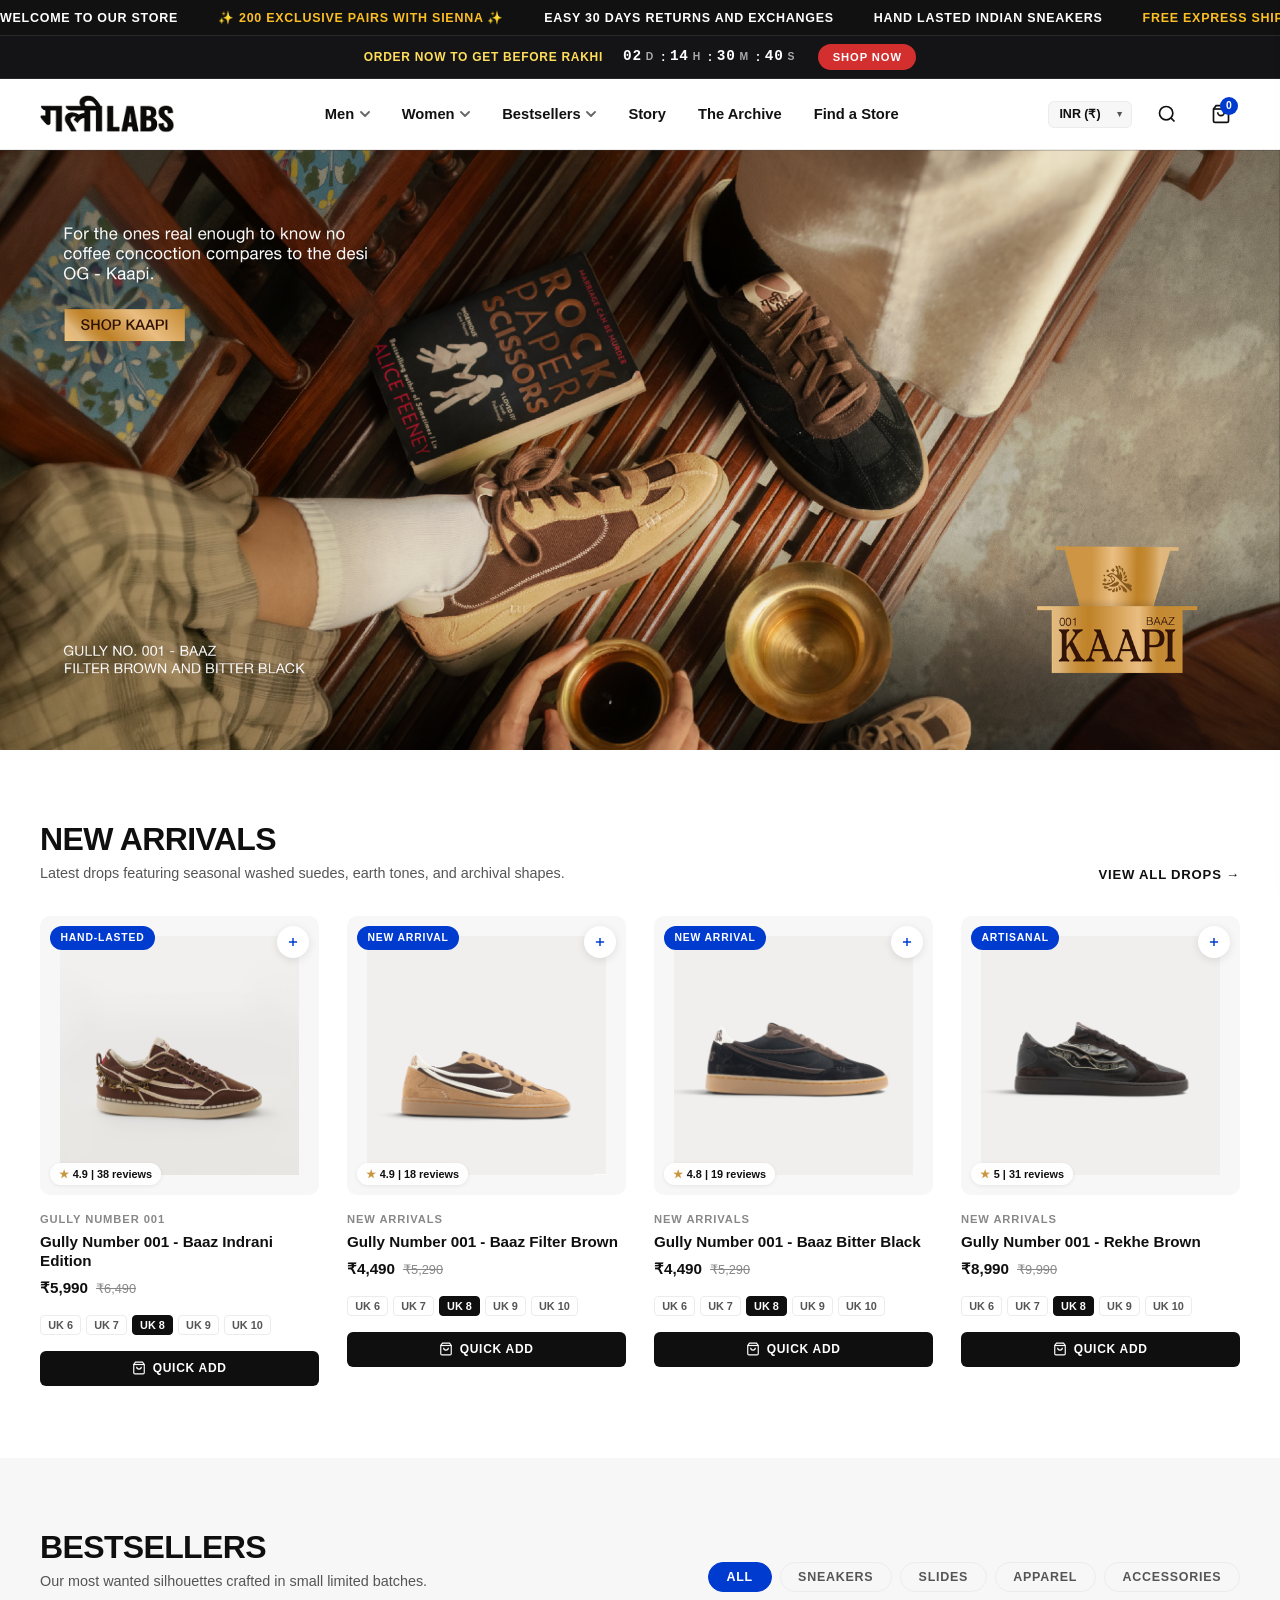
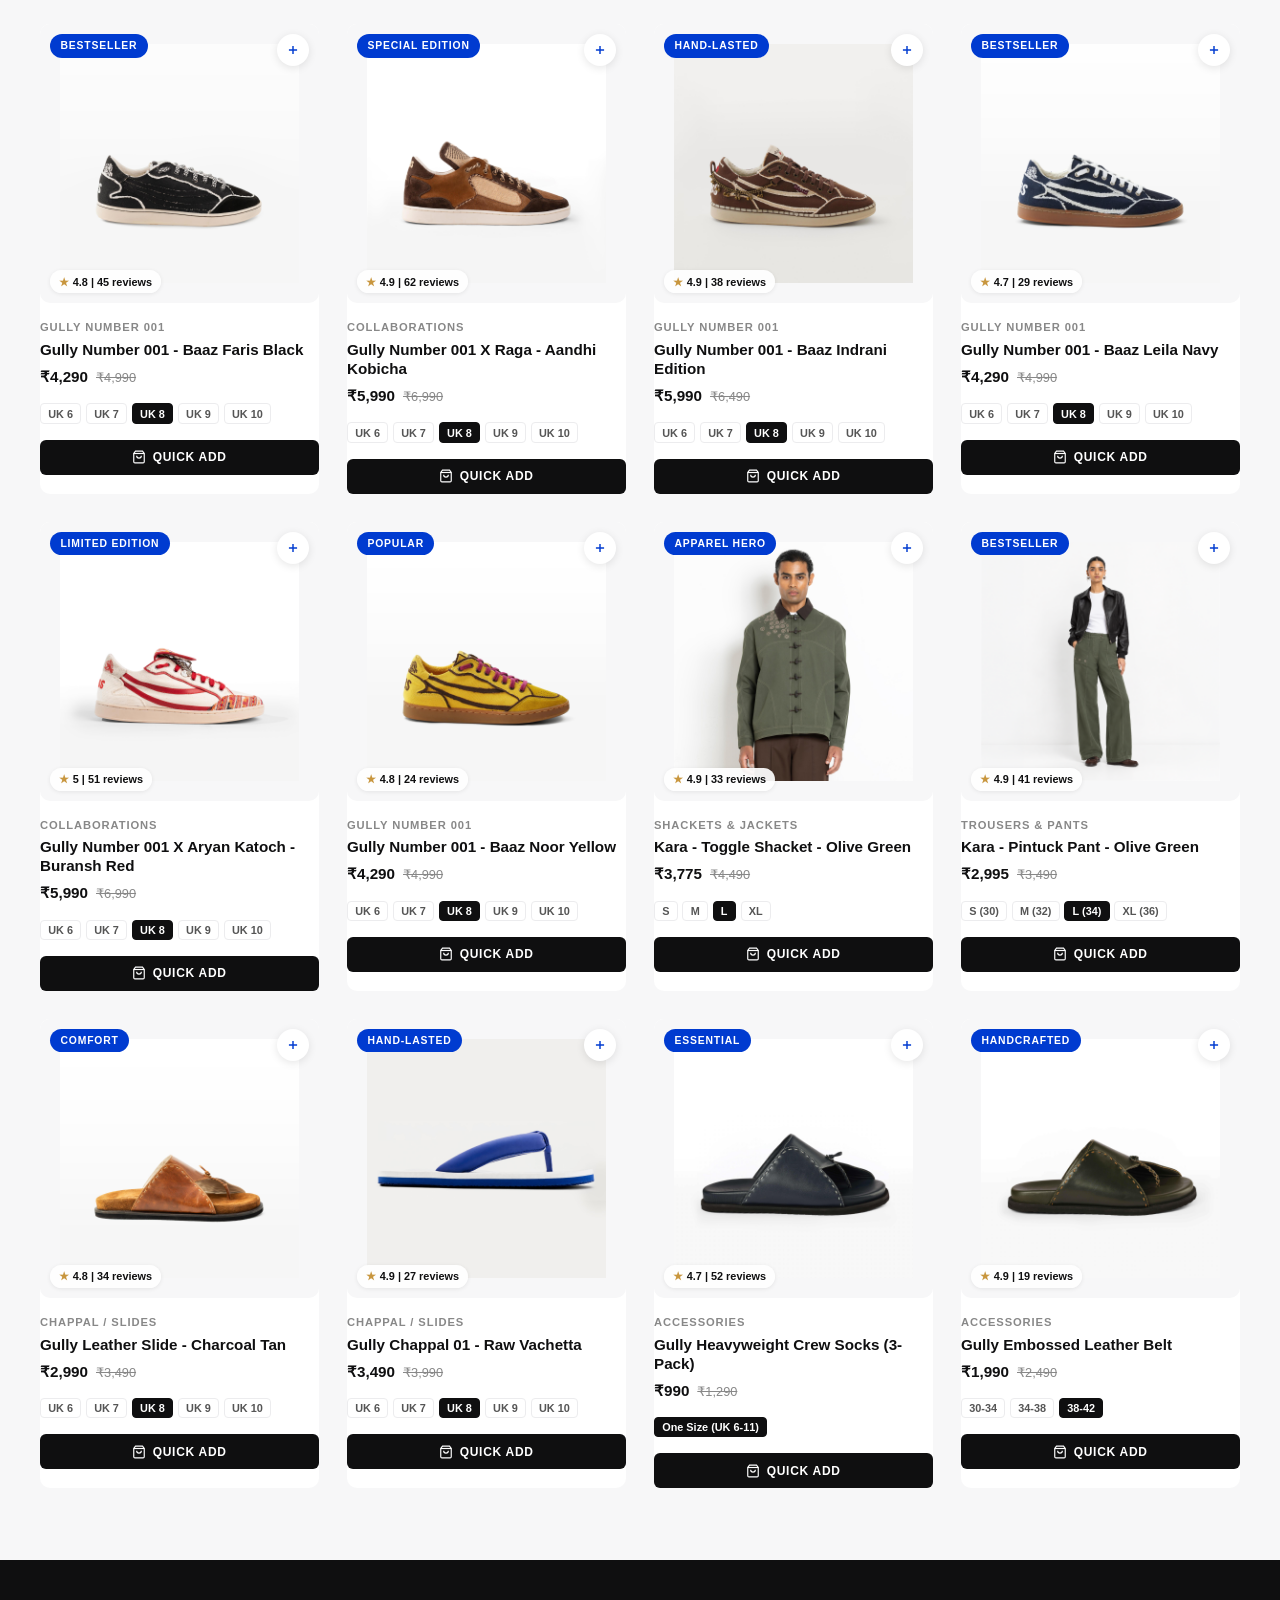
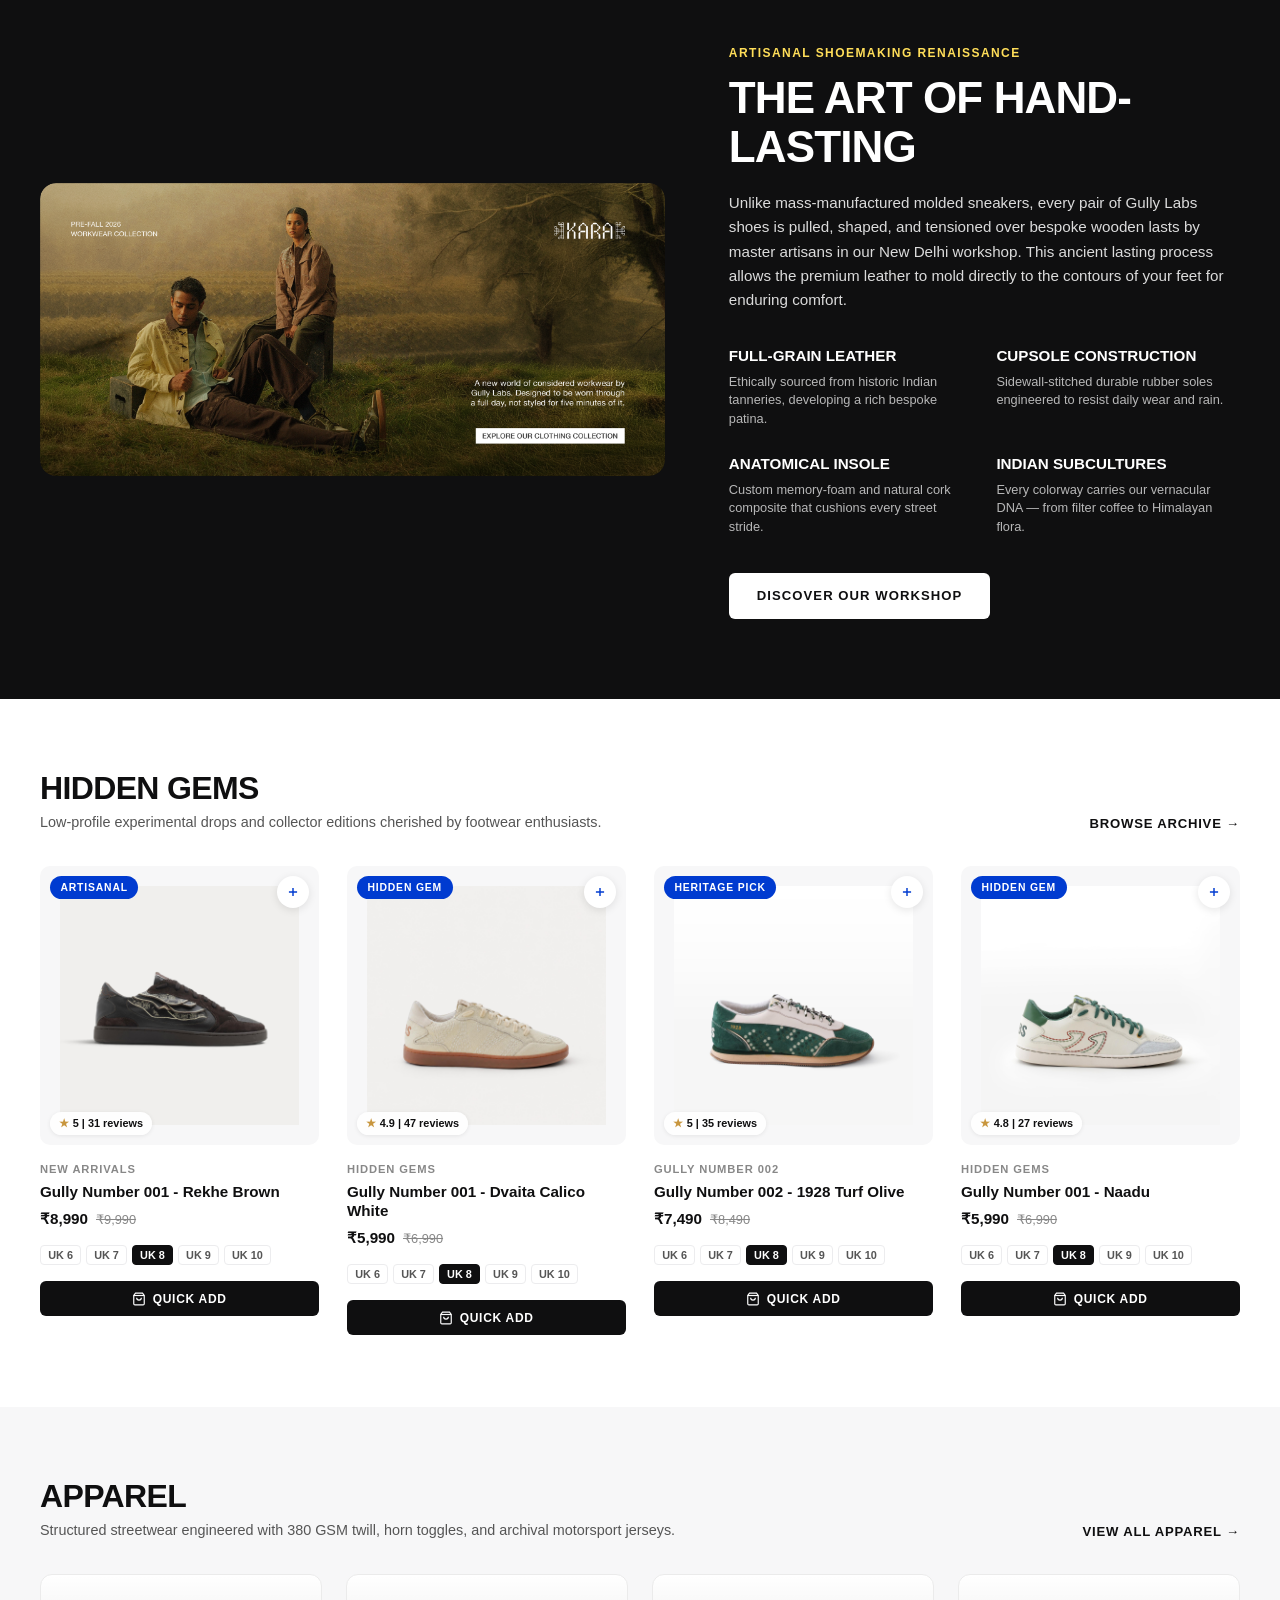
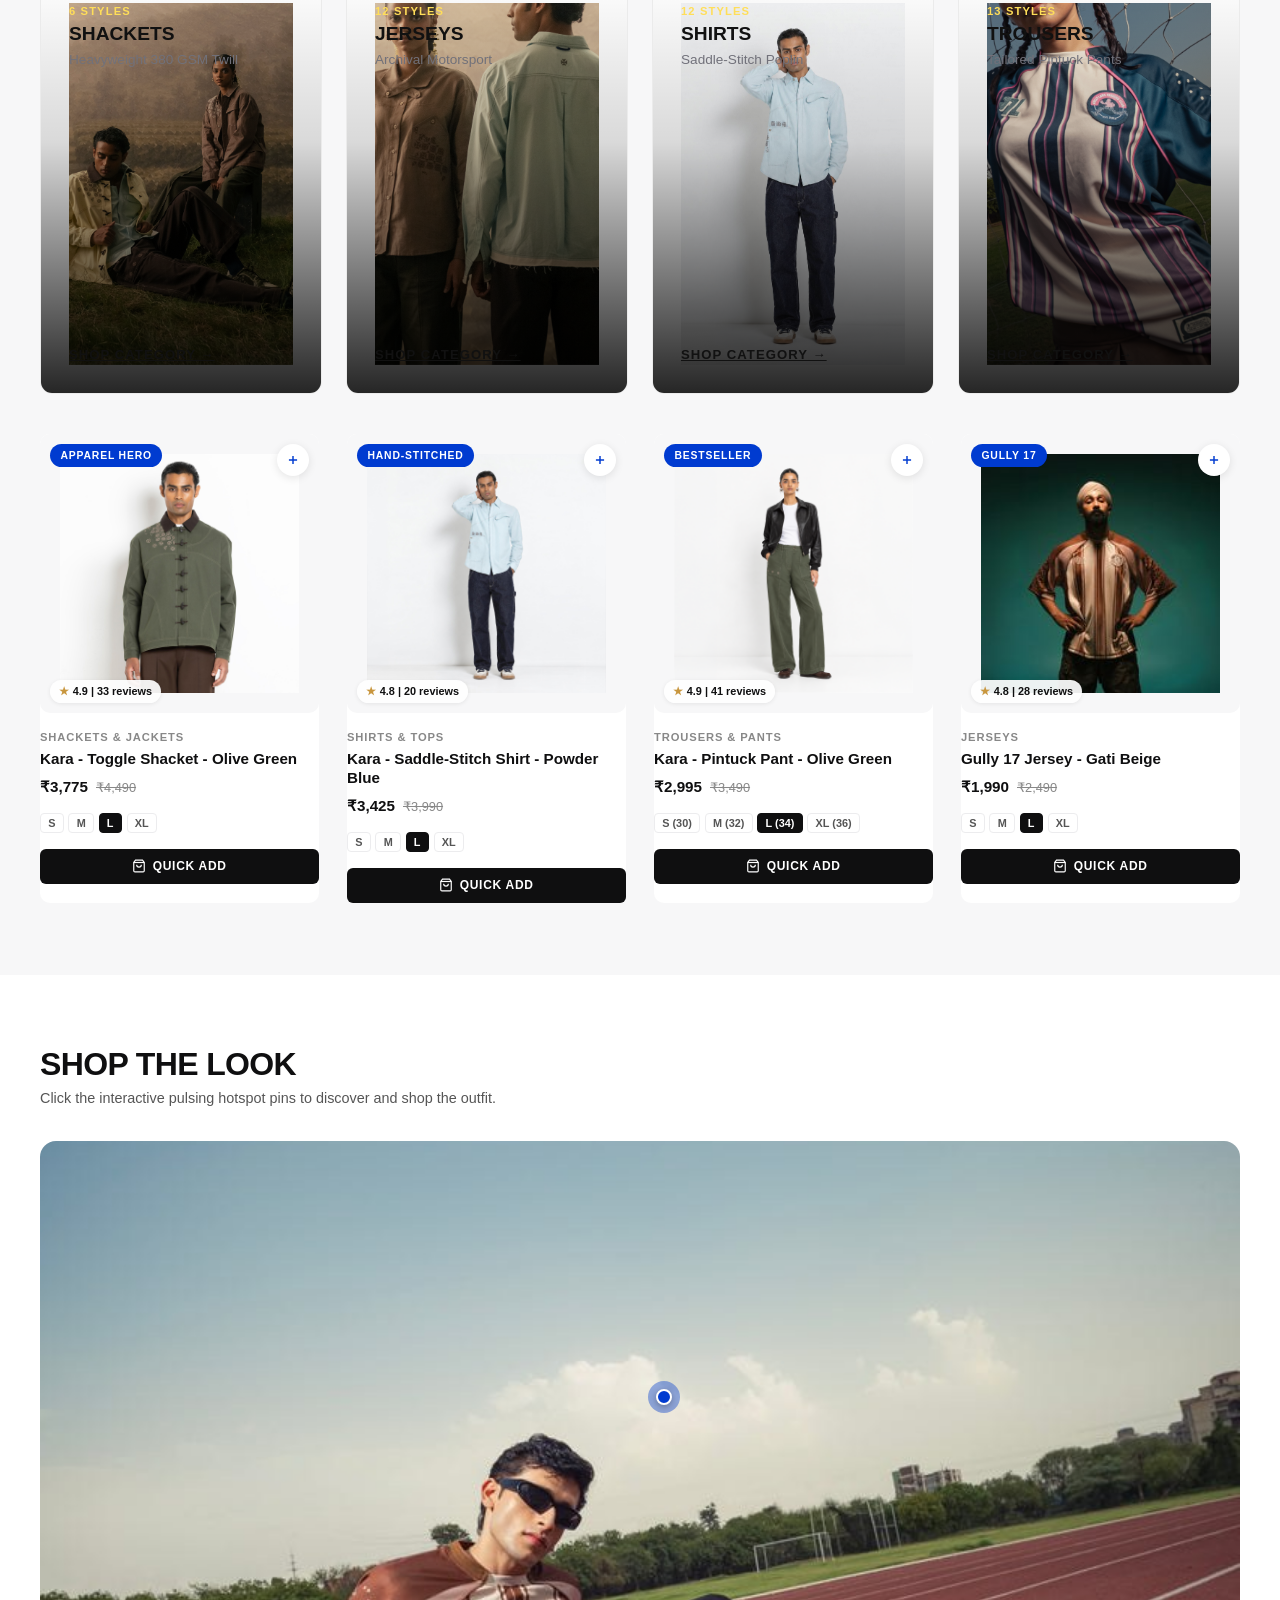
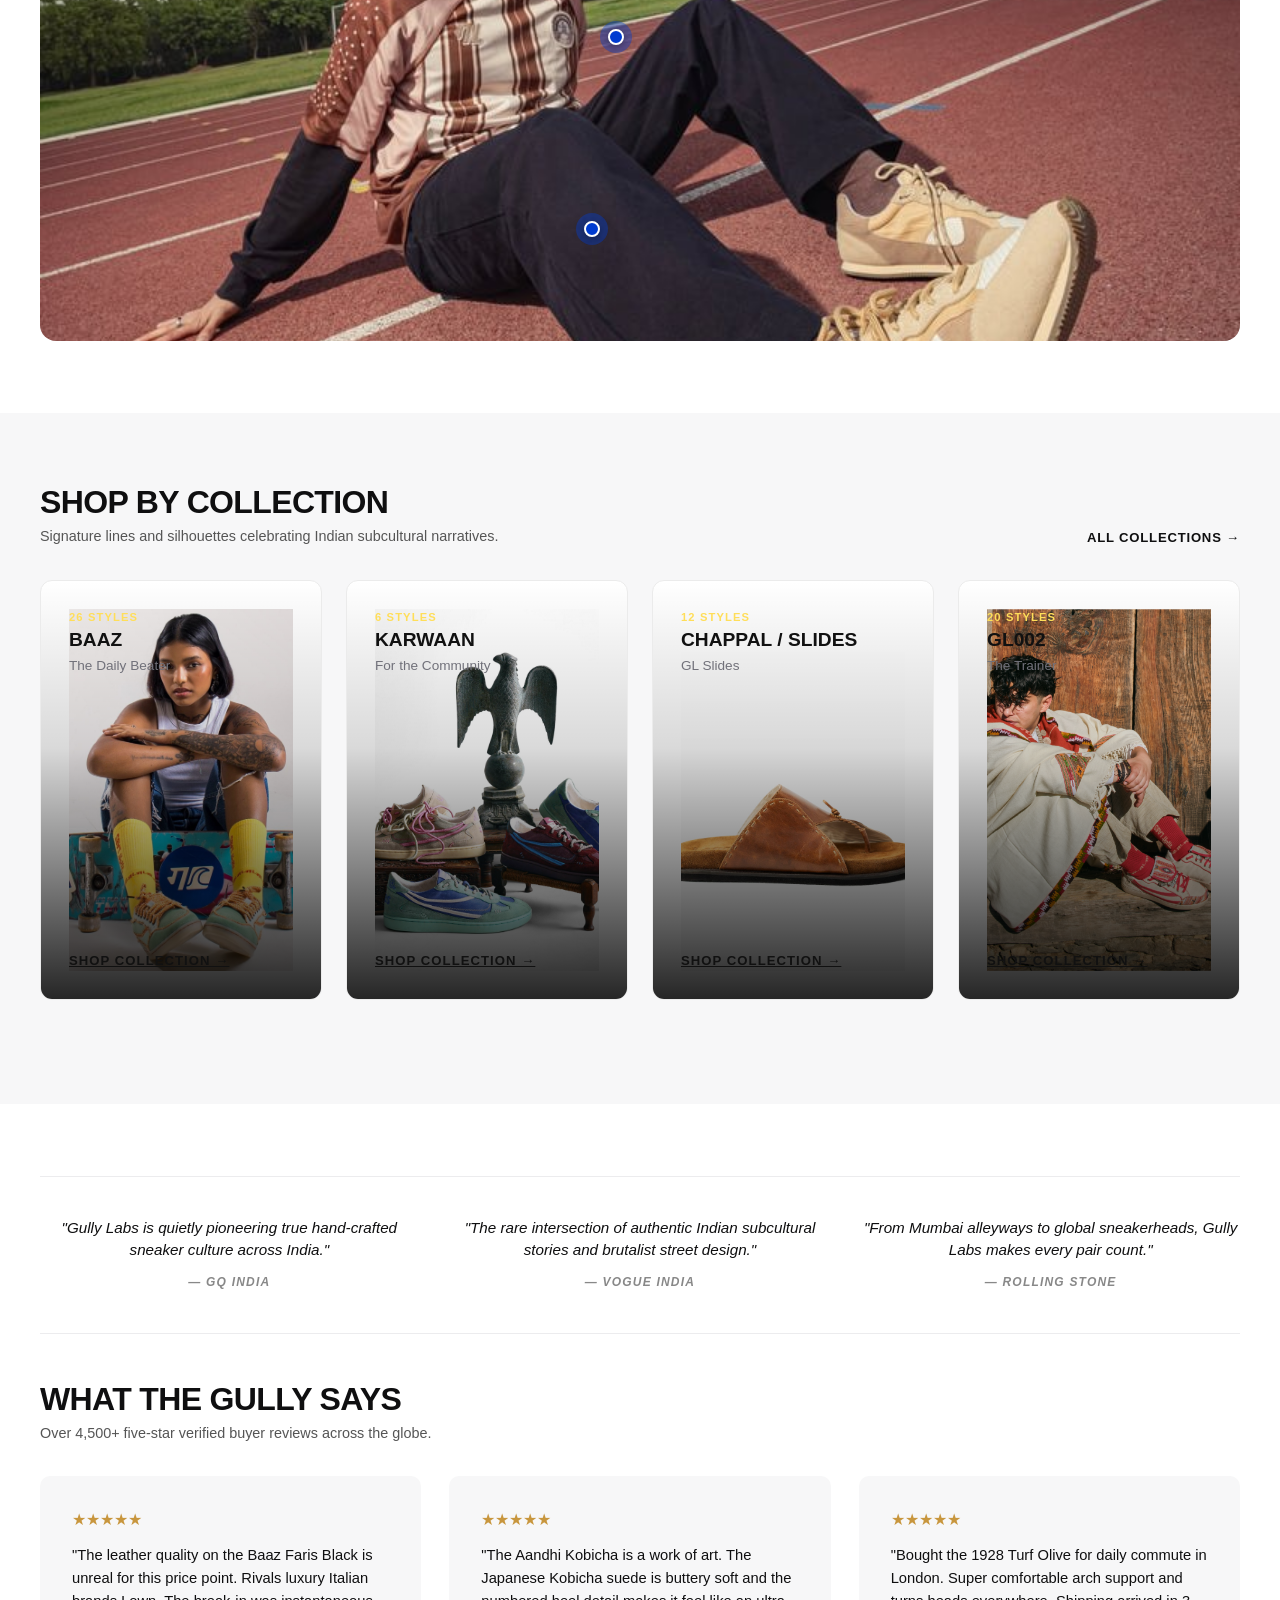
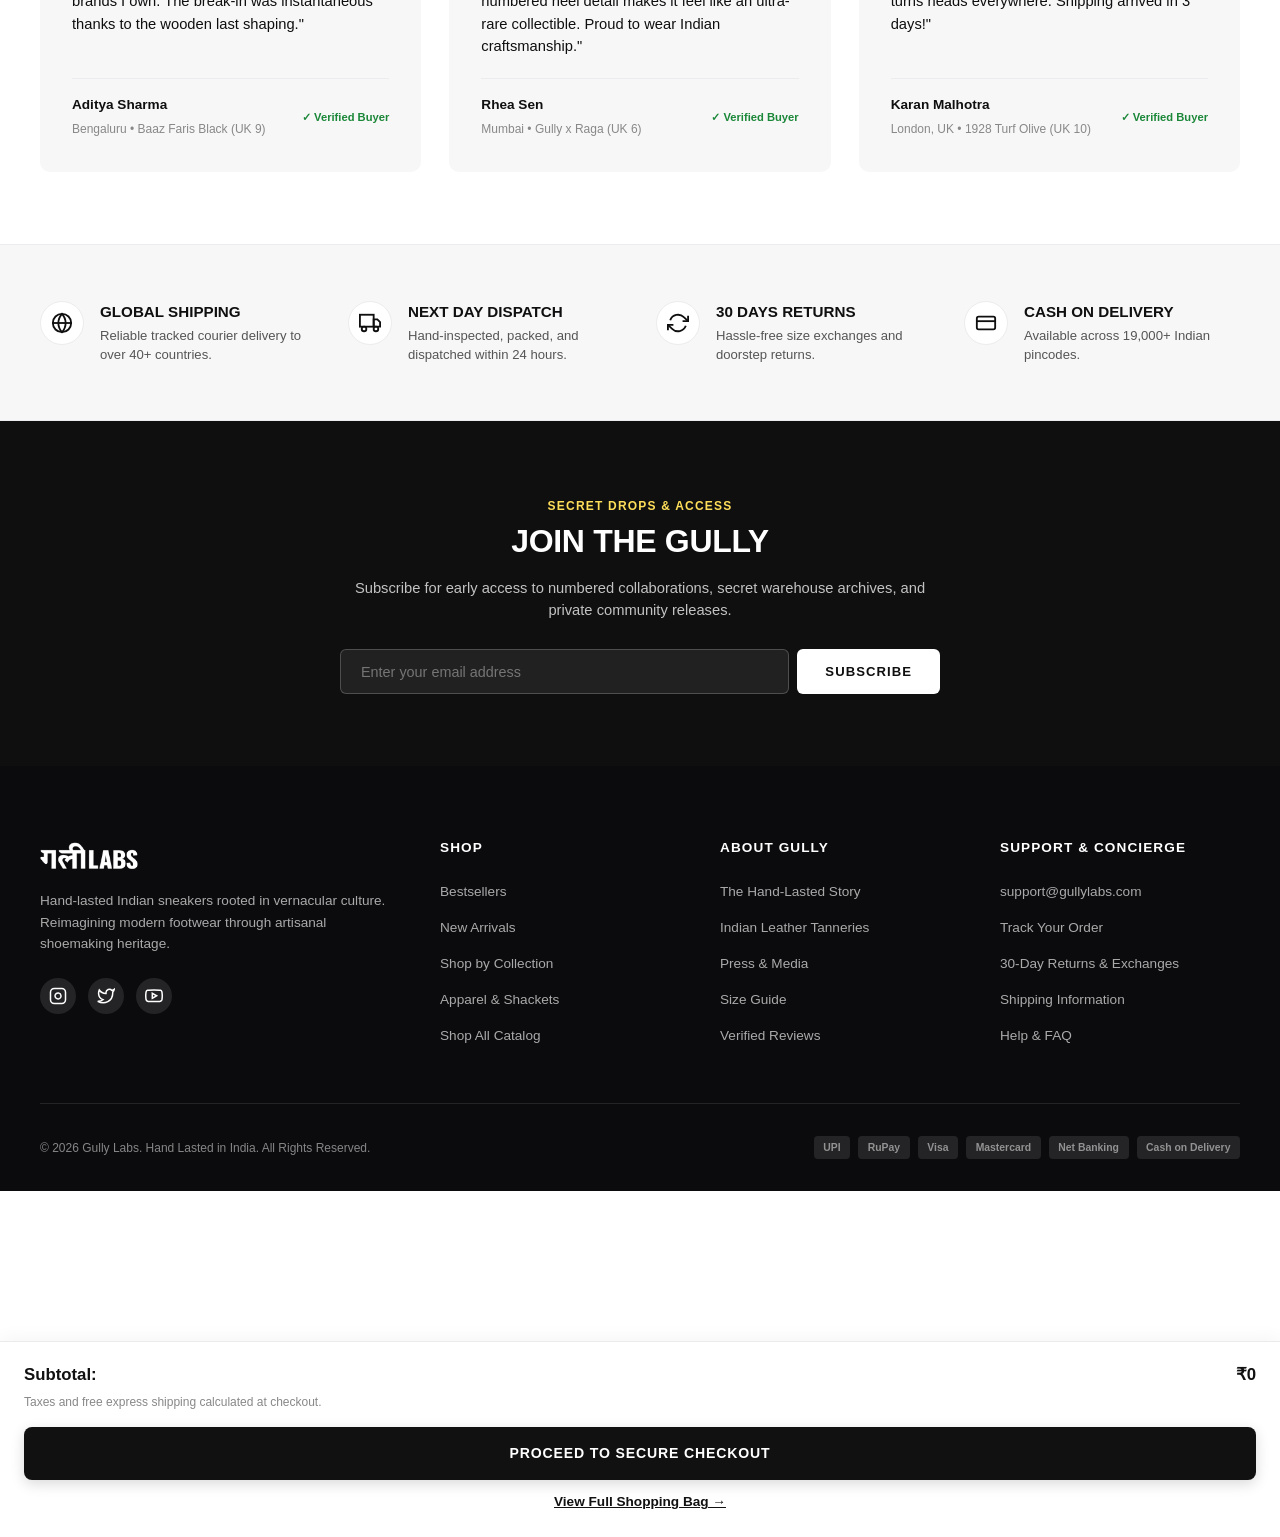
==== commit 6ed779f3: "Fix cart drawer styling, alignment, quantity controls, and checkout button across all pages" ====
--- a/index.html
+++ b/index.html
@@ -784,19 +784,56 @@
     </div>
   </footer>
 
-  <!-- Slide-out Cart Drawer -->
+    <!-- Slide-out Cart Drawer -->
   <div class="cart-drawer" id="cartDrawer" role="dialog" aria-modal="true" aria-label="Shopping Cart">
-    <div class="drawer-head">
-      <h3>Your Bag</h3>
-      <button type="button" class="drawer-close" id="cartDrawerClose" aria-label="Close Cart">&times;</button>
+    <!-- Drawer Header -->
+    <div class="cart-drawer-header">
+      <div class="cart-drawer-title-row">
+        <h3 class="cart-drawer-title">Your Bag</h3>
+        <span class="cart-drawer-count">(<span class="cart-count-badge">0</span>)</span>
+      </div>
+      <button type="button" class="cart-drawer-close" id="cartDrawerClose" aria-label="Close Cart">&times;</button>
     </div>
 
     <!-- Free Shipping Progress Meter -->
-    <div class="shipping-meter">
-      <div class="meter-text" id="shippingMeterText">Add ₹5,000 for Free Express Shipping!</div>
-      <div class="meter-bar-track">
-        <div class="meter-bar-fill" id="shippingMeterBar"></div>
-      </div>
+    <div class="shipping-meter-box">
+      <div class="shipping-meter-label" id="shippingMeterText">
+        Add ₹5,000 for Free Express Shipping Across India!
+      </div>
+      <div class="meter-track">
+        <div class="meter-bar" id="shippingMeterBar" style="width: 0%;"></div>
+      </div>
+    </div>
+
+    <!-- Scrollable Items Body -->
+    <div class="cart-drawer-body" id="cartDrawerItems">
+      <!-- Populated via renderCart() in js/app.js -->
+    </div>
+
+    <!-- Drawer Footer / Pinned to Bottom -->
+    <div class="cart-drawer-footer">
+      <!-- Promo Box -->
+      <div class="promo-box">
+        <input type="text" id="promoInput" placeholder="Promo code (e.g. GULLY10)" class="promo-input">
+        <button type="button" id="applyPromoBtn" class="promo-btn">Apply</button>
+      </div>
+
+      <!-- Subtotal Row -->
+      <div class="subtotal-row">
+        <span>Estimated Subtotal:</span>
+        <span id="cartSubtotal">₹0</span>
+      </div>
+      <p class="drawer-tax-note">MRP inclusive of all taxes • Free doorstep exchanges across India.</p>
+
+      <!-- Checkout Button -->
+      <a href="checkout.html" class="checkout-btn" id="checkoutBtn">
+        Proceed to Secure Checkout &rarr;
+      </a>
+      <a href="cart.html" class="view-bag-link">
+        View Full Shopping Bag &rarr;
+      </a>
+    </div>
+  </div>
     </div>
 
     <div class="drawer-body" id="cartDrawerItems">
--- a/css/style.css
+++ b/css/style.css
@@ -1394,156 +1394,394 @@
   visibility: visible;
 }
 
+/* ==========================================================================
+   SLIDE-OUT CART DRAWER (LUXURY DTC DESIGN)
+   ========================================================================== */
 .cart-drawer {
   position: fixed;
   top: 0;
-  right: -460px;
+  right: -480px;
   width: 100%;
   max-width: 440px;
   height: 100vh;
+  height: 100dvh;
   background-color: #ffffff;
-  box-shadow: -8px 0 32px rgba(0, 0, 0, 0.15);
+  box-shadow: -8px 0 36px rgba(0, 0, 0, 0.18);
   display: flex;
   flex-direction: column;
-  z-index: 2000;
-  transition: right 0.35s cubic-bezier(0.2, 0.8, 0.2, 1);
+  z-index: 2500;
+  transition: right 0.35s cubic-bezier(0.16, 1, 0.3, 1);
+  box-sizing: border-box;
 }
 
 .cart-drawer.active {
-  right: 0;
-}
-
-.drawer-head {
-  padding: 1.5rem;
-  border-bottom: 1px solid var(--color-border);
+  right: 0 !important;
+}
+
+/* Header */
+.cart-drawer-header,
+.drawer-head,
+.drawer-header {
+  padding: 1.25rem 1.5rem;
+  border-bottom: 1px solid #ebebeb;
   display: flex;
   align-items: center;
   justify-content: space-between;
-}
-
-.drawer-head h3 {
+  background: #ffffff;
+  box-sizing: border-box;
+}
+
+.cart-drawer-title-row {
+  display: flex;
+  align-items: baseline;
+  gap: 0.35rem;
+}
+
+.cart-drawer-title,
+.drawer-head h3,
+.drawer-title {
   font-size: 1.15rem;
-  font-weight: 900;
+  font-weight: 800;
   text-transform: uppercase;
-}
-
-.drawer-close {
-  font-size: 1.5rem;
+  letter-spacing: 0.04em;
+  color: #111111;
+  margin: 0;
+}
+
+.cart-drawer-count {
+  font-size: 0.9rem;
+  font-weight: 700;
+  color: #71717a;
+}
+
+.cart-drawer-close,
+.drawer-close,
+.drawer-close-btn {
+  font-size: 1.8rem;
   line-height: 1;
-  color: var(--color-black);
-}
-
-.shipping-meter {
-  padding: 1rem 1.5rem;
-  background-color: var(--color-bg-card);
-  border-bottom: 1px solid var(--color-border);
-}
-
-.meter-text {
-  font-size: 0.78rem;
-  font-weight: 700;
+  color: #111111;
+  background: none;
+  border: none;
+  cursor: pointer;
+  padding: 0.25rem;
+  display: flex;
+  align-items: center;
+  justify-content: center;
+  transition: transform 0.2s ease, color 0.2s ease;
+}
+
+.cart-drawer-close:hover,
+.drawer-close:hover,
+.drawer-close-btn:hover {
+  transform: scale(1.15);
+  color: #000000;
+}
+
+/* Free Shipping Progress Meter */
+.shipping-meter,
+.shipping-meter-box {
+  padding: 0.9rem 1.5rem;
+  background-color: #fafafa;
+  border-bottom: 1px solid #ebebeb;
+  box-sizing: border-box;
+}
+
+.meter-text,
+.shipping-meter-label {
+  font-size: 0.8rem;
+  font-weight: 700;
+  color: #27272a;
   margin-bottom: 0.5rem;
-}
-
-.meter-bar-track {
+  line-height: 1.35;
+}
+
+.meter-bar-track,
+.meter-track {
   height: 6px;
-  background-color: var(--color-border);
-  border-radius: 3px;
+  background-color: #e4e4e7;
+  border-radius: 999px;
   overflow: hidden;
-}
-
-.meter-bar-fill {
+  width: 100%;
+}
+
+.meter-bar-fill,
+.meter-bar {
   height: 100%;
-  background-color: var(--color-blue);
+  background: linear-gradient(90deg, #111111, #3b82f6);
   width: 0%;
-  transition: width 0.4s ease;
-}
-
-.drawer-body {
-  flex: 1;
+  border-radius: 999px;
+  transition: width 0.4s cubic-bezier(0.16, 1, 0.3, 1);
+}
+
+/* Scrollable Drawer Body */
+.cart-drawer-body,
+.drawer-body,
+.drawer-items {
+  flex: 1 1 auto;
   overflow-y: auto;
-  padding: 1.5rem;
+  padding: 1.25rem 1.5rem;
   display: flex;
   flex-direction: column;
   gap: 1.25rem;
-}
-
+  min-height: 150px;
+}
+
+/* Individual Cart Item Card */
 .cart-item {
   display: flex;
   gap: 1rem;
-  align-items: center;
+  align-items: flex-start;
+  padding-bottom: 1.25rem;
+  border-bottom: 1px solid #f4f4f5;
+  position: relative;
+}
+
+.cart-item:last-child {
+  border-bottom: none;
+  padding-bottom: 0;
 }
 
 .cart-item-img {
-  width: 70px;
-  height: 70px;
-  border-radius: var(--radius-sm);
-  background-color: var(--color-bg-card);
+  width: 74px;
+  height: 74px;
+  border-radius: 8px;
+  background-color: #fbfbfb;
+  border: 1px solid #ebebeb;
   object-fit: contain;
   padding: 0.35rem;
-}
-
-.cart-item-info {
+  flex-shrink: 0;
+}
+
+.cart-item-details {
   flex: 1;
+  display: flex;
+  flex-direction: column;
+  gap: 0.35rem;
+  min-width: 0;
+}
+
+.cart-item-header {
+  display: flex;
+  justify-content: space-between;
+  align-items: flex-start;
+  gap: 0.5rem;
 }
 
 .cart-item-title {
+  font-size: 0.88rem;
+  font-weight: 700;
+  line-height: 1.3;
+  color: #111111;
+  margin: 0;
+  word-break: break-word;
+}
+
+.cart-item-size {
+  display: inline-block;
+  font-size: 0.75rem;
+  font-weight: 600;
+  color: #71717a;
+  background: #f4f4f5;
+  padding: 0.15rem 0.5rem;
+  border-radius: 4px;
+  margin-top: 0.2rem;
+}
+
+.cart-item-remove {
+  background: none;
+  border: none;
+  font-size: 1.3rem;
+  line-height: 1;
+  color: #a1a1aa;
+  cursor: pointer;
+  padding: 0 0.25rem;
+  transition: color 0.2s ease, transform 0.2s ease;
+}
+
+.cart-item-remove:hover {
+  color: #dc2626;
+  transform: scale(1.15);
+}
+
+.cart-item-footer {
+  display: flex;
+  justify-content: space-between;
+  align-items: center;
+  margin-top: 0.4rem;
+}
+
+/* Quantity Controls */
+.qty-control {
+  display: inline-flex;
+  align-items: center;
+  border: 1.5px solid #e4e4e7;
+  border-radius: 6px;
+  background: #ffffff;
+  overflow: hidden;
+}
+
+.qty-btn {
+  background: none;
+  border: none;
+  width: 28px;
+  height: 28px;
+  display: flex;
+  align-items: center;
+  justify-content: center;
+  font-size: 0.95rem;
+  font-weight: 700;
+  color: #111111;
+  cursor: pointer;
+  transition: background-color 0.15s ease;
+}
+
+.qty-btn:hover {
+  background-color: #f4f4f5;
+}
+
+.qty-val {
+  min-width: 26px;
+  text-align: center;
   font-size: 0.85rem;
-  font-weight: 800;
-  line-height: 1.25;
-}
-
-.cart-item-size {
+  font-weight: 700;
+  color: #111111;
+}
+
+.cart-item-price {
+  font-size: 0.95rem;
+  font-weight: 800;
+  color: #111111;
+}
+
+/* Drawer Footer (Pinned at Bottom) */
+.cart-drawer-footer,
+.drawer-foot,
+.drawer-footer {
+  padding: 1.25rem 1.5rem 1.5rem;
+  border-top: 1px solid #ebebeb;
+  background-color: #ffffff;
+  box-shadow: 0 -4px 16px rgba(0, 0, 0, 0.04);
+  box-sizing: border-box;
+}
+
+/* Promo Code Box */
+.promo-box {
+  display: flex;
+  gap: 0.5rem;
+  margin-bottom: 1rem;
+}
+
+.promo-input {
+  flex: 1;
+  padding: 0.65rem 0.85rem;
+  border: 1.5px solid #d4d4d8;
+  border-radius: 6px;
+  font-size: 0.85rem;
+  font-weight: 600;
+  font-family: inherit;
+  outline: none;
+  transition: border-color 0.2s ease;
+  background: #fafafa;
+}
+
+.promo-input:focus {
+  border-color: #111111;
+  background: #ffffff;
+}
+
+.promo-btn {
+  padding: 0.65rem 1.15rem;
+  background-color: #111111;
+  color: #ffffff;
+  border: none;
+  border-radius: 6px;
+  font-size: 0.82rem;
+  font-weight: 700;
+  text-transform: uppercase;
+  letter-spacing: 0.04em;
+  cursor: pointer;
+  transition: background-color 0.2s ease;
+}
+
+.promo-btn:hover {
+  background-color: #27272a;
+}
+
+/* Subtotal Row */
+.subtotal-row {
+  display: flex;
+  justify-content: space-between;
+  align-items: baseline;
+  font-size: 1.05rem;
+  font-weight: 800;
+  color: #111111;
+  margin-bottom: 0.35rem;
+}
+
+.drawer-tax-note {
   font-size: 0.75rem;
-  color: var(--color-muted);
-}
-
-.cart-item-price {
+  color: #71717a;
+  line-height: 1.4;
+  margin-bottom: 1.15rem;
+}
+
+/* Checkout Button: LUXURY BLACK (Not Cobalt Blue!) */
+.checkout-btn {
+  display: flex;
+  align-items: center;
+  justify-content: center;
+  width: 100%;
+  padding: 1rem 1.25rem;
+  background-color: #111111 !important;
+  color: #ffffff !important;
+  border-radius: 8px;
+  font-weight: 800;
+  text-transform: uppercase;
+  letter-spacing: 0.06em;
+  font-size: 0.88rem;
+  text-decoration: none;
+  box-shadow: 0 4px 14px rgba(0, 0, 0, 0.15);
+  transition: all 0.22s cubic-bezier(0.16, 1, 0.3, 1);
+  box-sizing: border-box;
+}
+
+.checkout-btn:hover {
+  background-color: #000000 !important;
+  transform: translateY(-2px);
+  box-shadow: 0 6px 20px rgba(0, 0, 0, 0.25);
+  color: #ffffff !important;
+}
+
+.view-bag-link {
+  display: block;
+  text-align: center;
+  margin-top: 0.85rem;
   font-size: 0.85rem;
-  font-weight: 800;
-  color: var(--color-black);
-  margin-top: 0.2rem;
-}
-
-.cart-item-qty {
-  display: flex;
-  align-items: center;
-  gap: 0.5rem;
-  border: 1px solid var(--color-border);
-  border-radius: 4px;
-  padding: 0.2rem 0.5rem;
-  font-size: 0.75rem;
-}
-
-.drawer-foot {
-  padding: 1.5rem;
-  border-top: 1px solid var(--color-border);
-  background-color: #ffffff;
-}
-
-.subtotal-row {
-  display: flex;
-  justify-content: space-between;
-  font-size: 1.05rem;
-  font-weight: 900;
+  font-weight: 700;
+  color: #111111;
+  text-decoration: underline;
+  transition: opacity 0.2s ease;
+}
+
+.view-bag-link:hover {
+  opacity: 0.7;
+}
+
+/* Cart Empty State */
+.cart-empty-state {
+  text-align: center;
+  padding: 3rem 1.5rem;
+  color: #71717a;
+}
+
+.cart-empty-state svg {
+  color: #a1a1aa;
   margin-bottom: 1rem;
 }
 
-.checkout-btn {
-  width: 100%;
-  padding: 0.95rem;
-  background-color: var(--color-blue);
-  color: #ffffff;
-  border-radius: var(--radius-sm);
-  font-weight: 800;
-  text-transform: uppercase;
-  letter-spacing: 0.08em;
-  font-size: 0.85rem;
-  transition: background-color var(--ease);
-}
-
-.checkout-btn:hover {
-  background-color: var(--color-blue-hover);
+.cart-empty-state p {
+  font-size: 0.95rem;
+  color: #111111;
 }
 
 /* Toast */
@@ -3577,3 +3815,212 @@
   letter-spacing: 0.05em;
   margin-bottom: 1.25rem;
 }
+
+/* ==========================================================================
+   PRODUCT DETAILS: COLOURWAYS SWATCHES (MATCHING EXACT DESIGN)
+   ========================================================================== */
+.pd-colours-block,
+.pd-colors-section {
+  display: flex;
+  flex-direction: column;
+  gap: 0.6rem;
+  margin: 1.25rem 0;
+}
+
+.pd-colours-header {
+  display: flex;
+  align-items: baseline;
+  gap: 0.4rem;
+}
+
+.pd-colours-label {
+  font-size: 1rem;
+  font-weight: 700;
+  color: #111111;
+  letter-spacing: -0.01em;
+}
+
+.pd-selected-colour-name {
+  font-weight: 600;
+  color: #52525b;
+  font-size: 0.95rem;
+}
+
+.pd-colours-track {
+  display: flex;
+  flex-wrap: wrap;
+  gap: 0.65rem;
+  align-items: center;
+}
+
+.pd-colour-card {
+  width: 76px;
+  height: 76px;
+  border-radius: 8px;
+  border: 1.5px solid #e4e4e7;
+  background: #fbfbfb;
+  padding: 4px;
+  display: flex;
+  align-items: center;
+  justify-content: center;
+  cursor: pointer;
+  transition: all 0.2s cubic-bezier(0.16, 1, 0.3, 1);
+  text-decoration: none;
+  position: relative;
+  overflow: hidden;
+  box-sizing: border-box;
+}
+
+.pd-colour-card img {
+  width: 100%;
+  height: 100%;
+  object-fit: contain;
+  transition: transform 0.22s ease;
+  pointer-events: none;
+}
+
+.pd-colour-card:hover {
+  border-color: #71717a;
+  background: #ffffff;
+  transform: translateY(-2px);
+  box-shadow: 0 4px 12px rgba(0, 0, 0, 0.06);
+}
+
+.pd-colour-card:hover img {
+  transform: scale(1.06);
+}
+
+.pd-colour-card.active,
+.pd-colour-card.selected {
+  border: 2px solid #111111 !important;
+  background: #ffffff !important;
+  box-shadow: 0 0 0 1px #111111, 0 4px 12px rgba(0, 0, 0, 0.08) !important;
+}
+
+/* See All / See Less Button */
+.pd-colour-see-all-btn {
+  width: 76px;
+  height: 76px;
+  border-radius: 8px;
+  border: 1.5px solid #e4e4e7;
+  background: #ffffff;
+  display: flex;
+  flex-direction: column;
+  align-items: center;
+  justify-content: center;
+  gap: 0.25rem;
+  cursor: pointer;
+  transition: all 0.2s ease;
+  padding: 0;
+  box-sizing: border-box;
+}
+
+.pd-colour-see-all-btn .see-all-text {
+  font-size: 0.84rem;
+  font-weight: 800;
+  color: #111111;
+  line-height: 1.1;
+}
+
+.pd-colour-see-all-btn svg {
+  color: #111111;
+  transition: transform 0.25s ease;
+}
+
+.pd-colour-see-all-btn:hover {
+  border-color: #111111;
+  background: #fafafa;
+  transform: translateY(-2px);
+  box-shadow: 0 4px 12px rgba(0, 0, 0, 0.06);
+}
+
+.pd-colour-see-all-btn.expanded svg {
+  transform: rotate(180deg);
+}
+
+/* Extra / Overflow colorway cards */
+.pd-colour-card.is-extra {
+  display: none;
+}
+
+.pd-colours-track.expanded .pd-colour-card.is-extra {
+  display: flex;
+  animation: fadeInSwatch 0.25s ease forwards;
+}
+
+@keyframes fadeInSwatch {
+  from {
+    opacity: 0;
+    transform: scale(0.92);
+  }
+  to {
+    opacity: 1;
+    transform: scale(1);
+  }
+}
+
+/* ==========================================================================
+   SHOP PAGE: COLOUR FILTER BAR
+   ========================================================================== */
+.shop-color-filter-row {
+  display: flex;
+  align-items: center;
+  gap: 0.75rem;
+  flex-wrap: wrap;
+  padding: 0.85rem 0 0.25rem;
+  margin-top: 0.85rem;
+  border-top: 1px dashed #e4e4e7;
+}
+
+.shop-color-label {
+  font-size: 0.82rem;
+  font-weight: 800;
+  text-transform: uppercase;
+  letter-spacing: 0.05em;
+  color: #71717a;
+}
+
+.shop-color-pills-track {
+  display: flex;
+  align-items: center;
+  gap: 0.45rem;
+  flex-wrap: wrap;
+}
+
+.shop-color-pill {
+  display: inline-flex;
+  align-items: center;
+  gap: 0.4rem;
+  padding: 0.35rem 0.75rem;
+  border-radius: 20px;
+  border: 1.5px solid #e4e4e7;
+  background: #ffffff;
+  font-size: 0.8rem;
+  font-weight: 700;
+  color: #3f3f46;
+  cursor: pointer;
+  transition: all 0.2s ease;
+}
+
+.shop-color-pill:hover {
+  border-color: #111111;
+  color: #111111;
+}
+
+.shop-color-pill.active {
+  background: #111111;
+  border-color: #111111;
+  color: #ffffff;
+}
+
+.shop-color-pill .color-dot {
+  width: 10px;
+  height: 10px;
+  border-radius: 50%;
+  display: inline-block;
+  flex-shrink: 0;
+}
+
+.shop-color-pill.active .color-dot {
+  box-shadow: 0 0 0 1.5px #ffffff;
+}
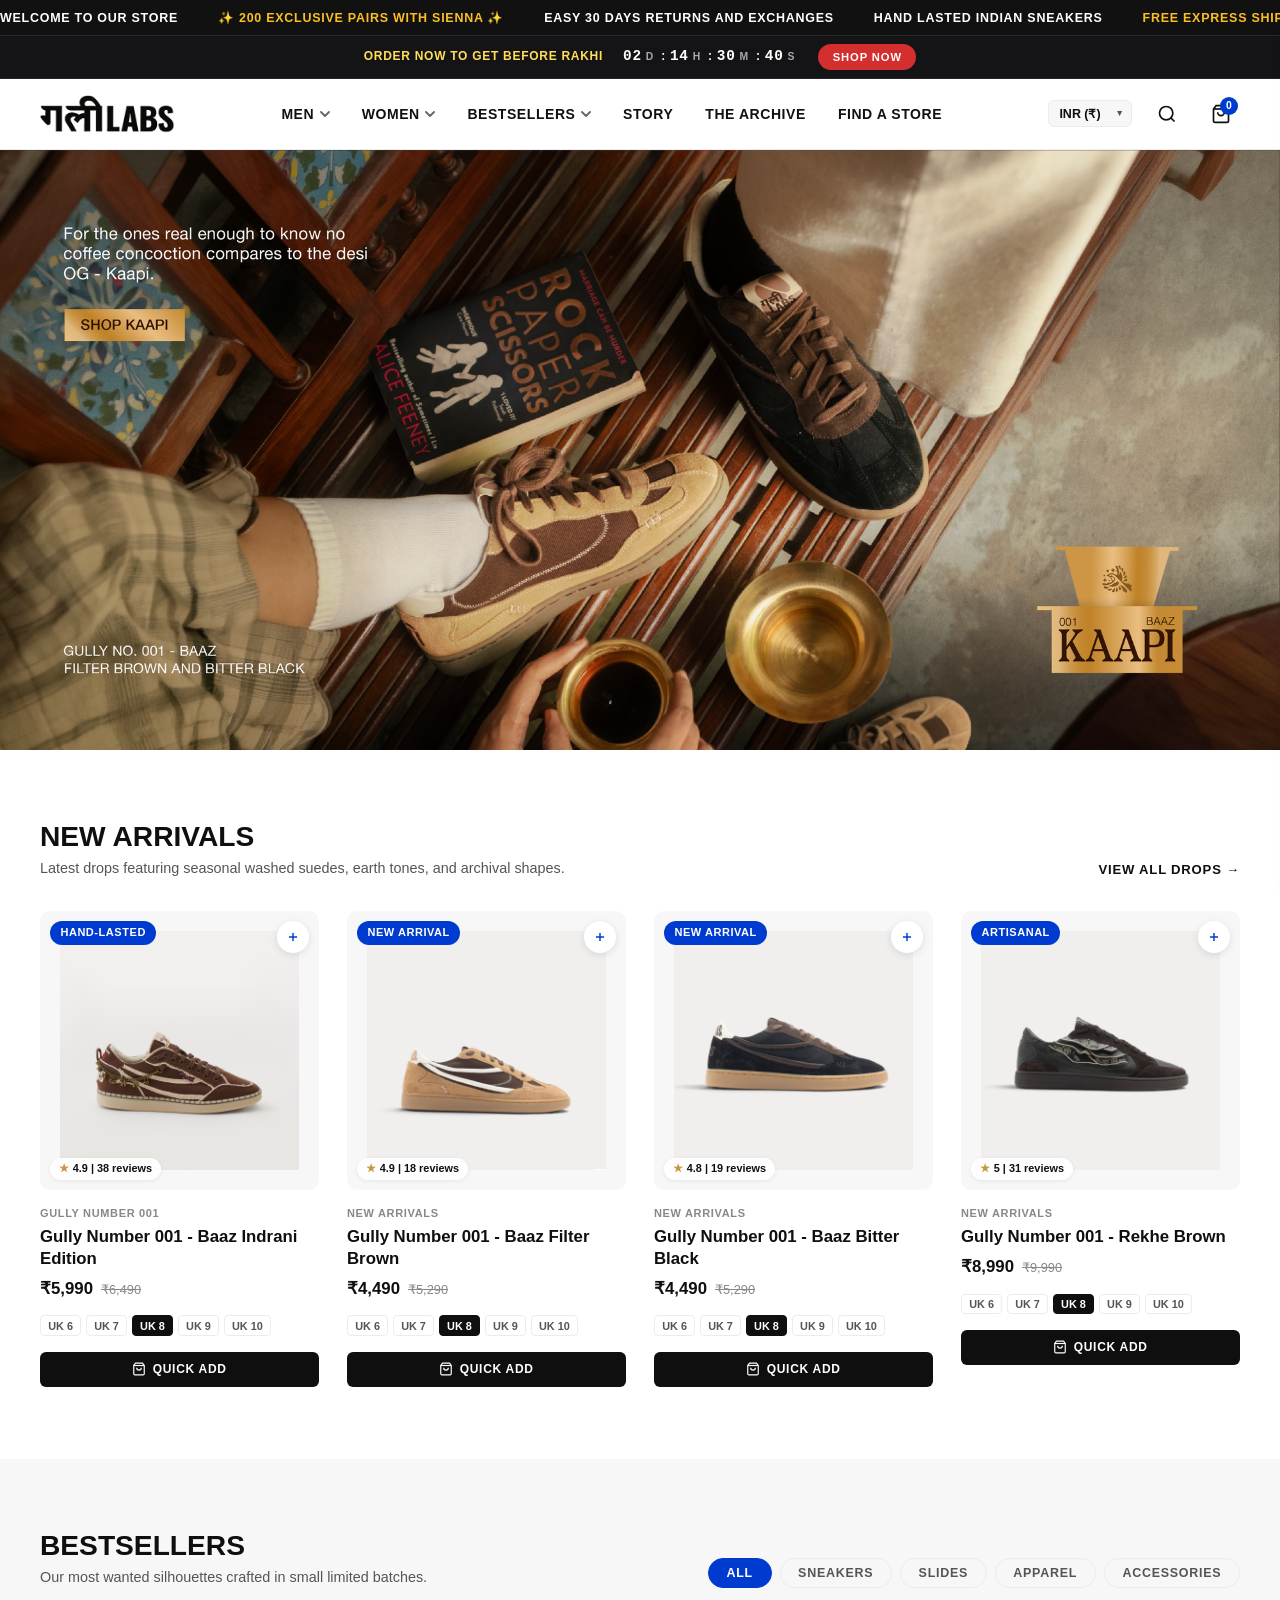
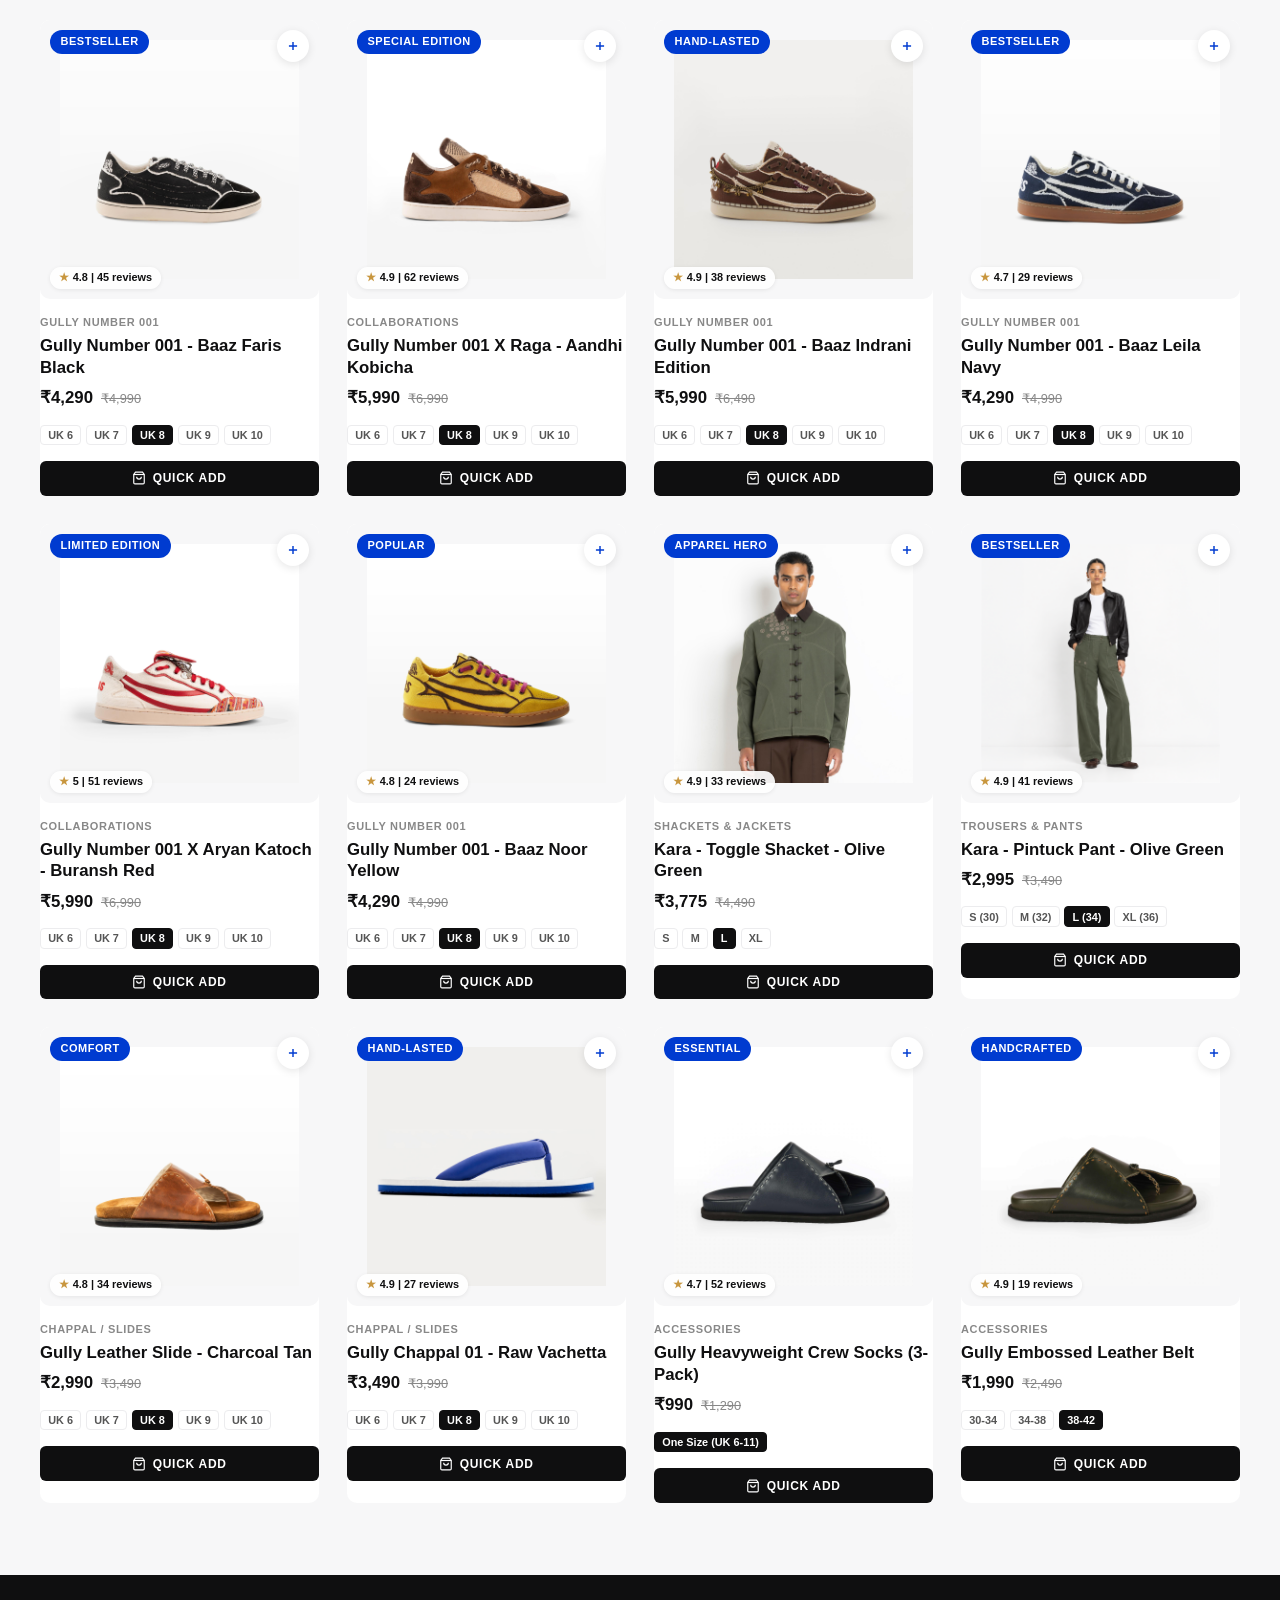
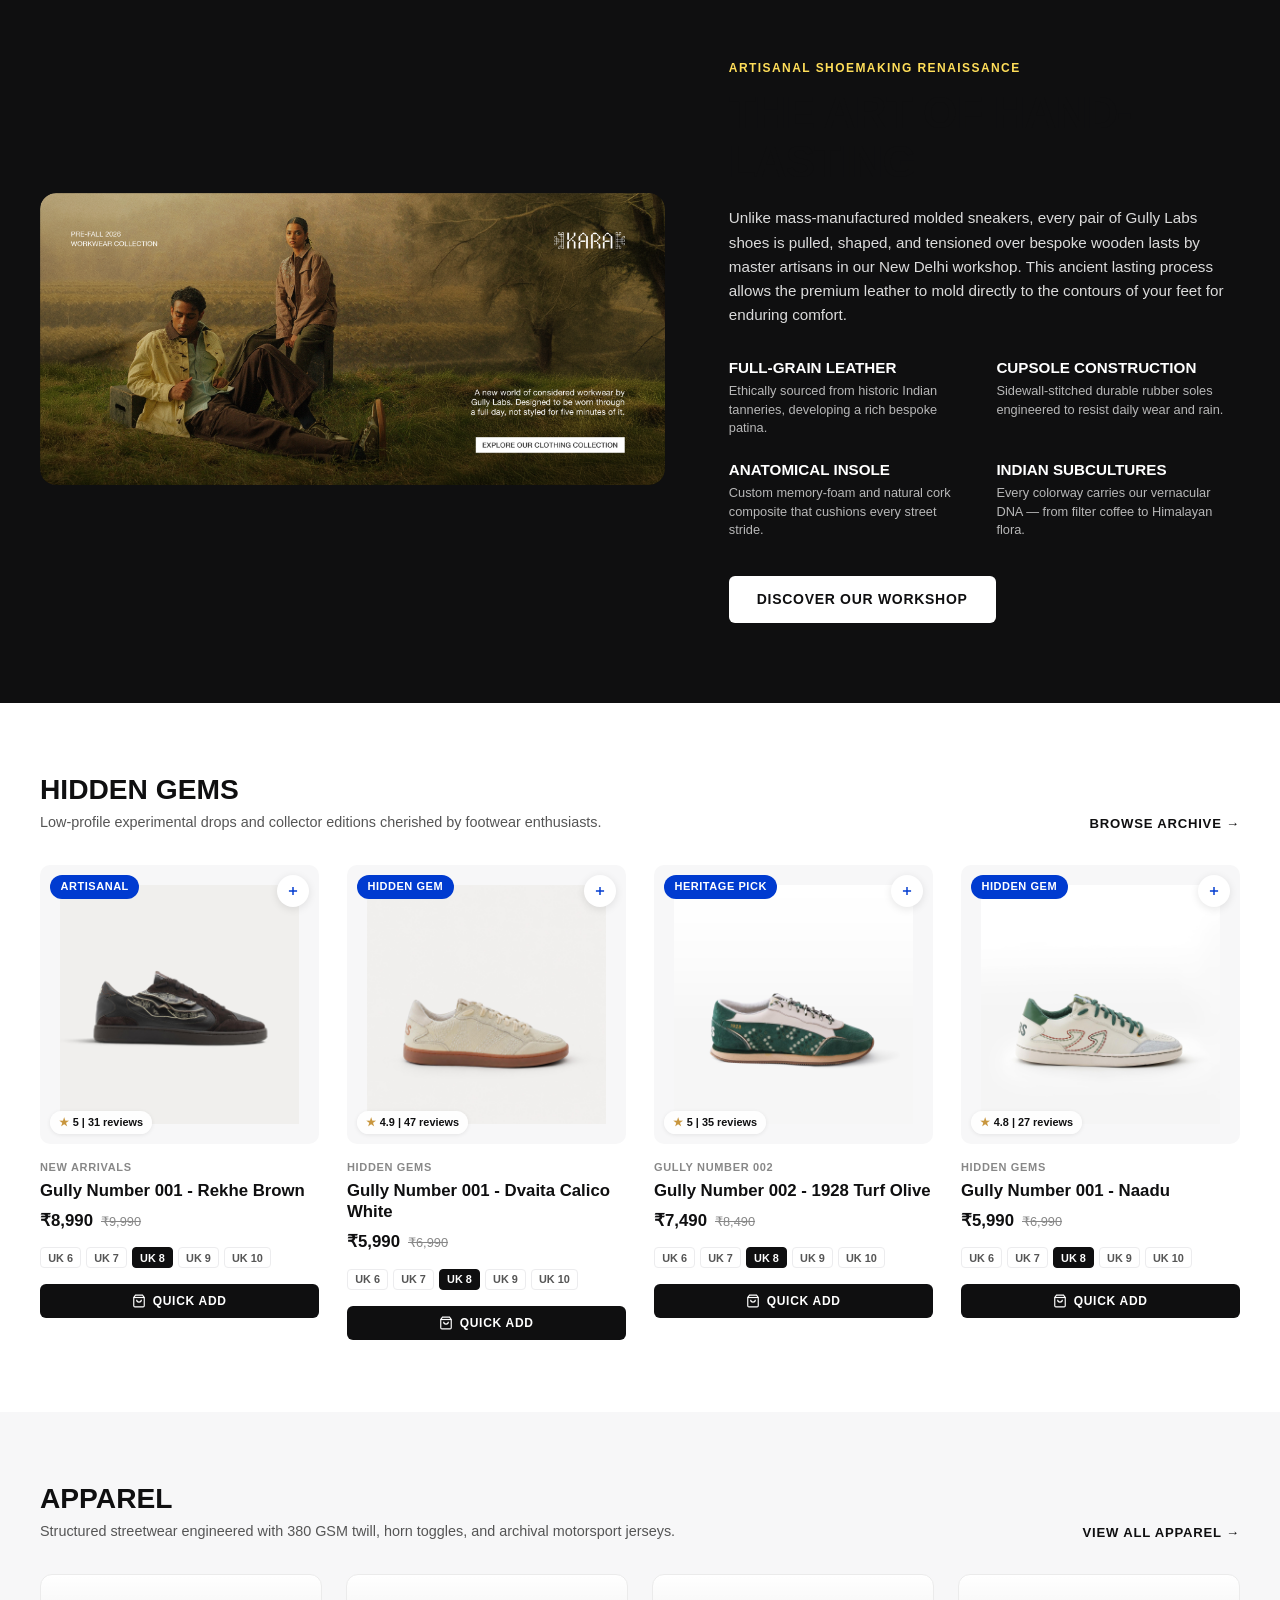
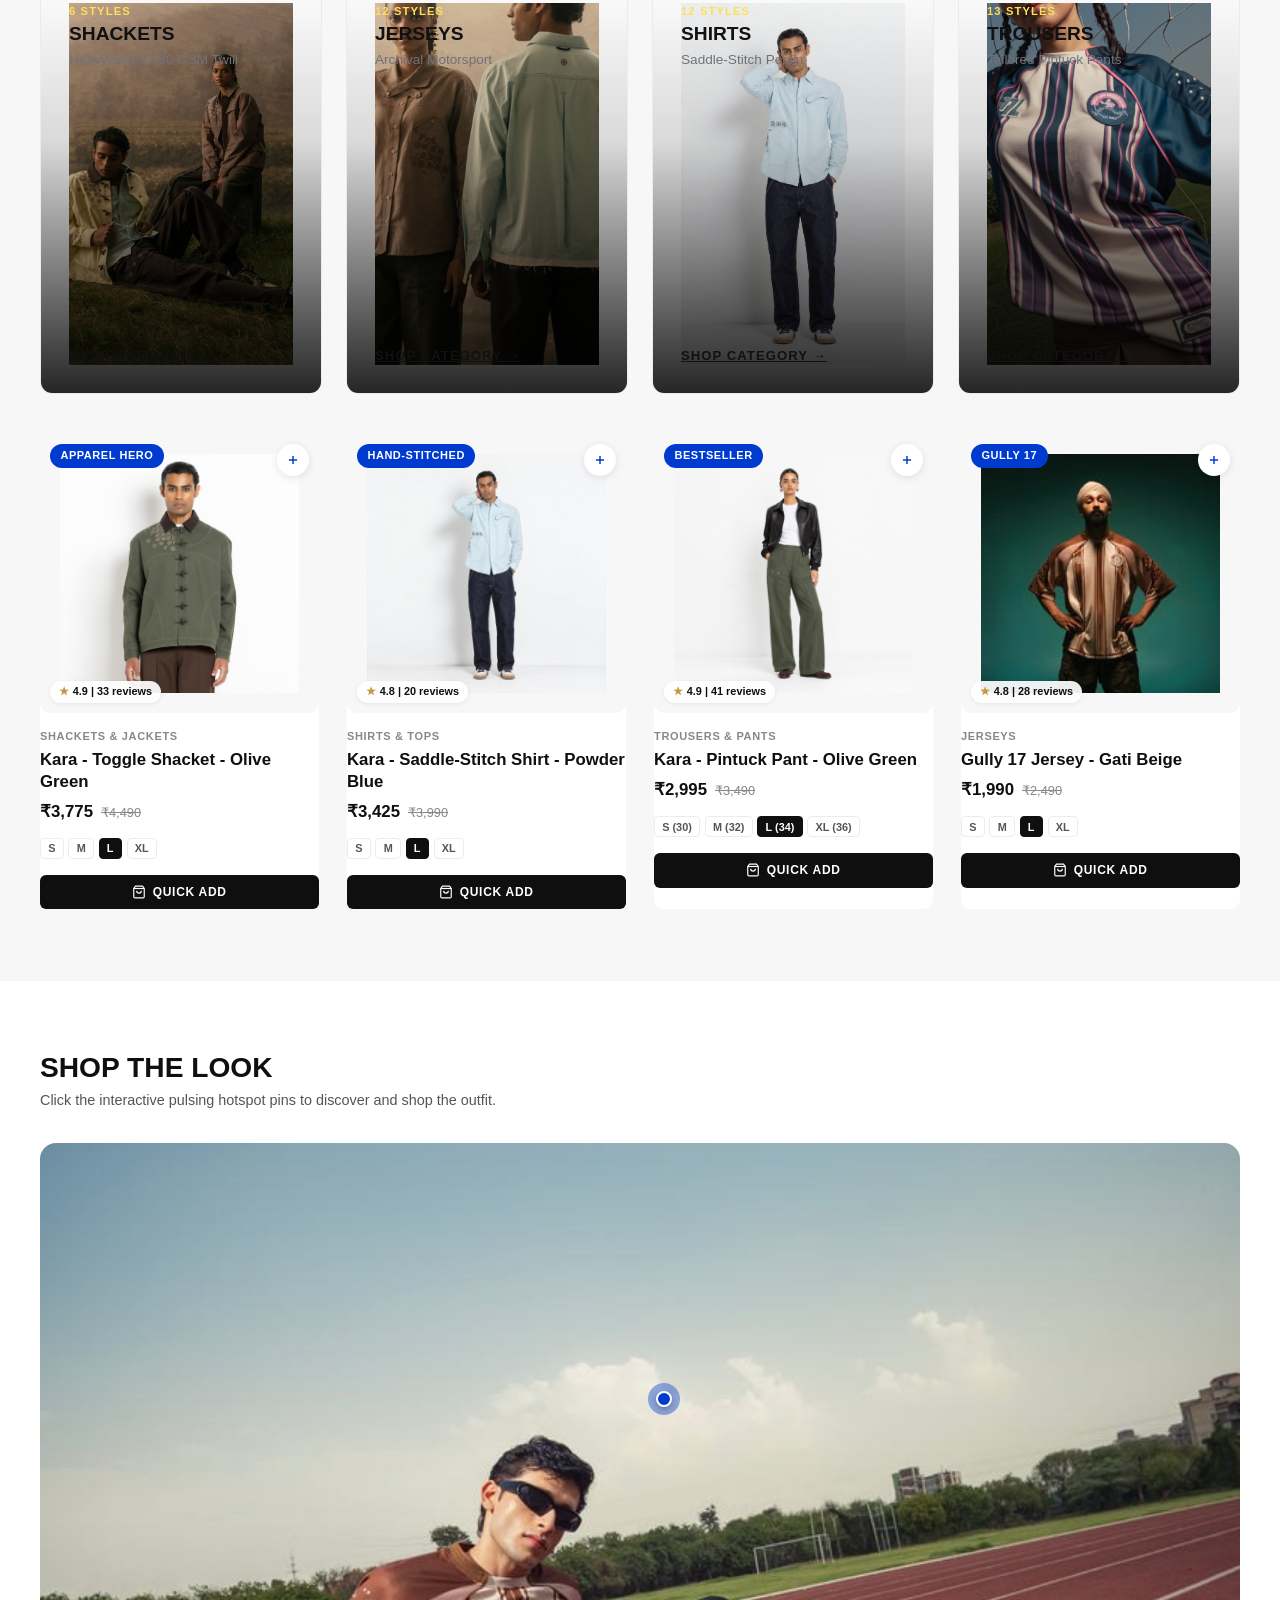
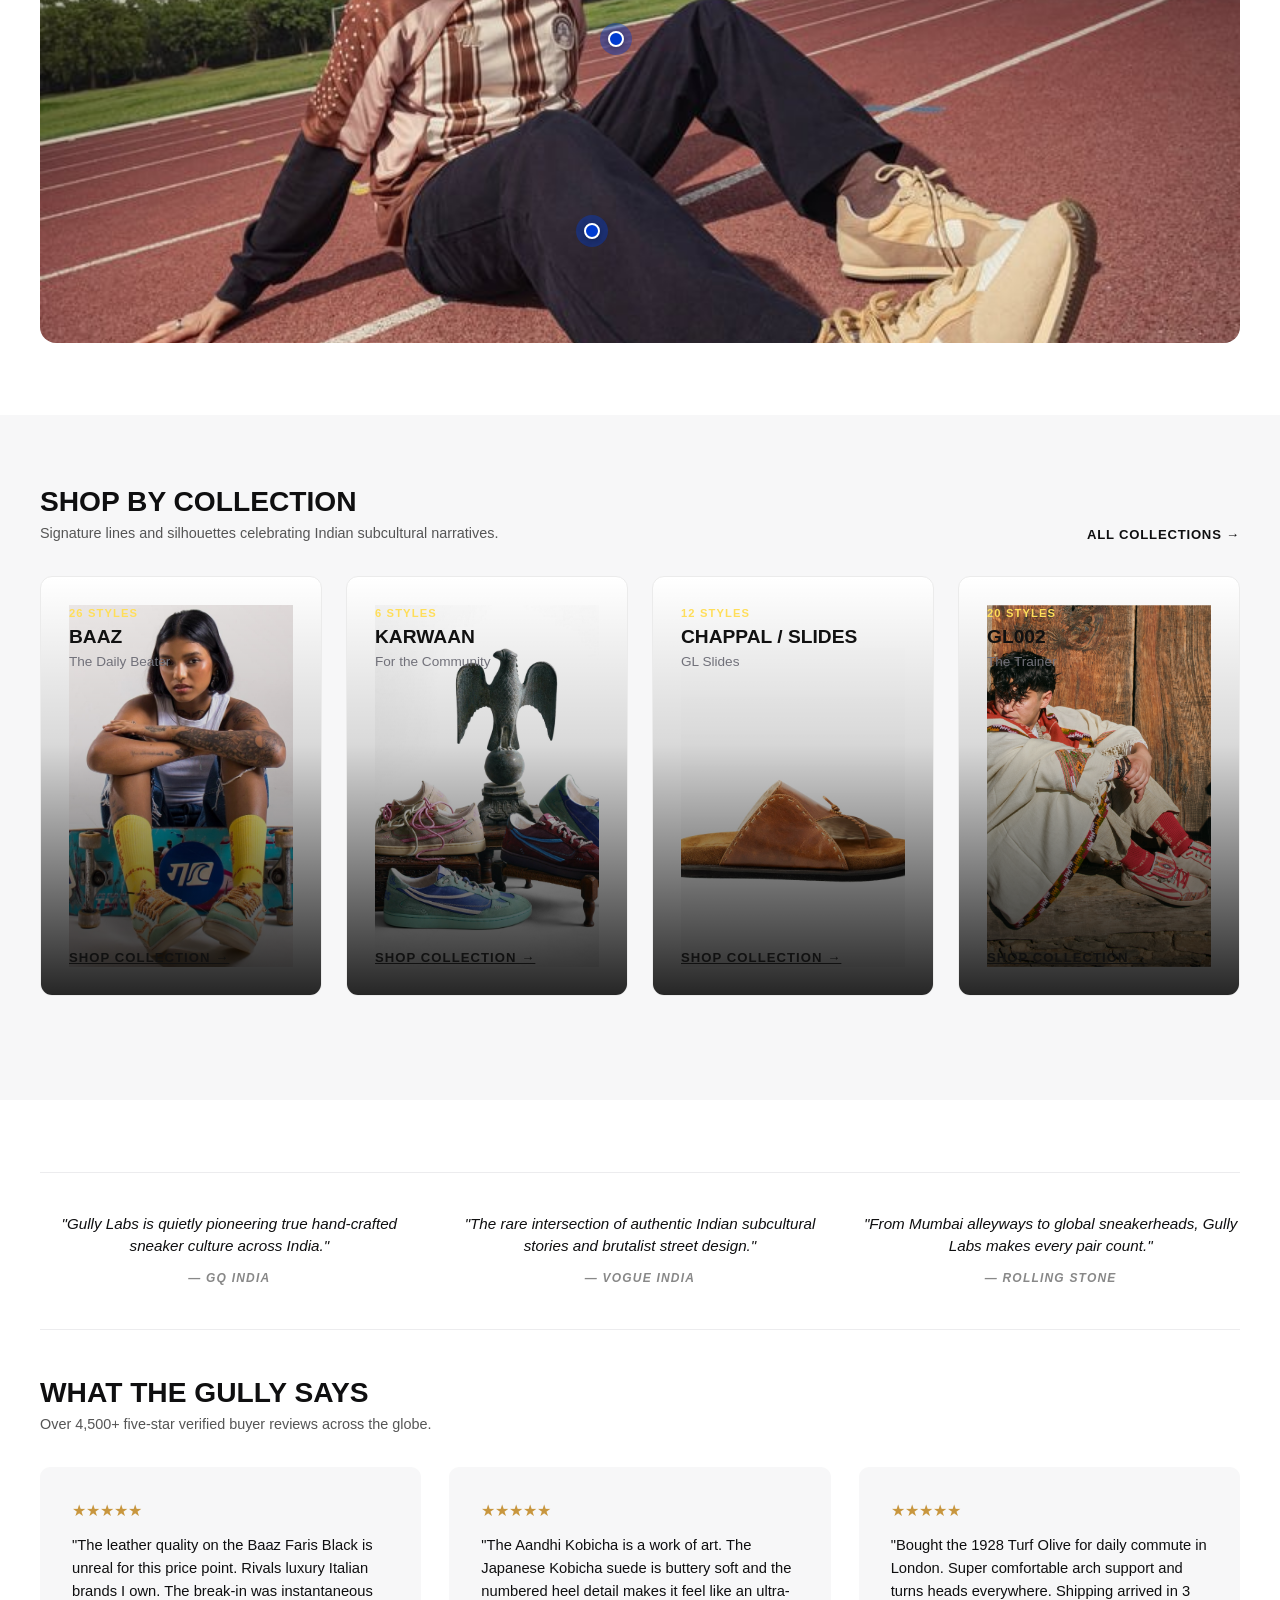
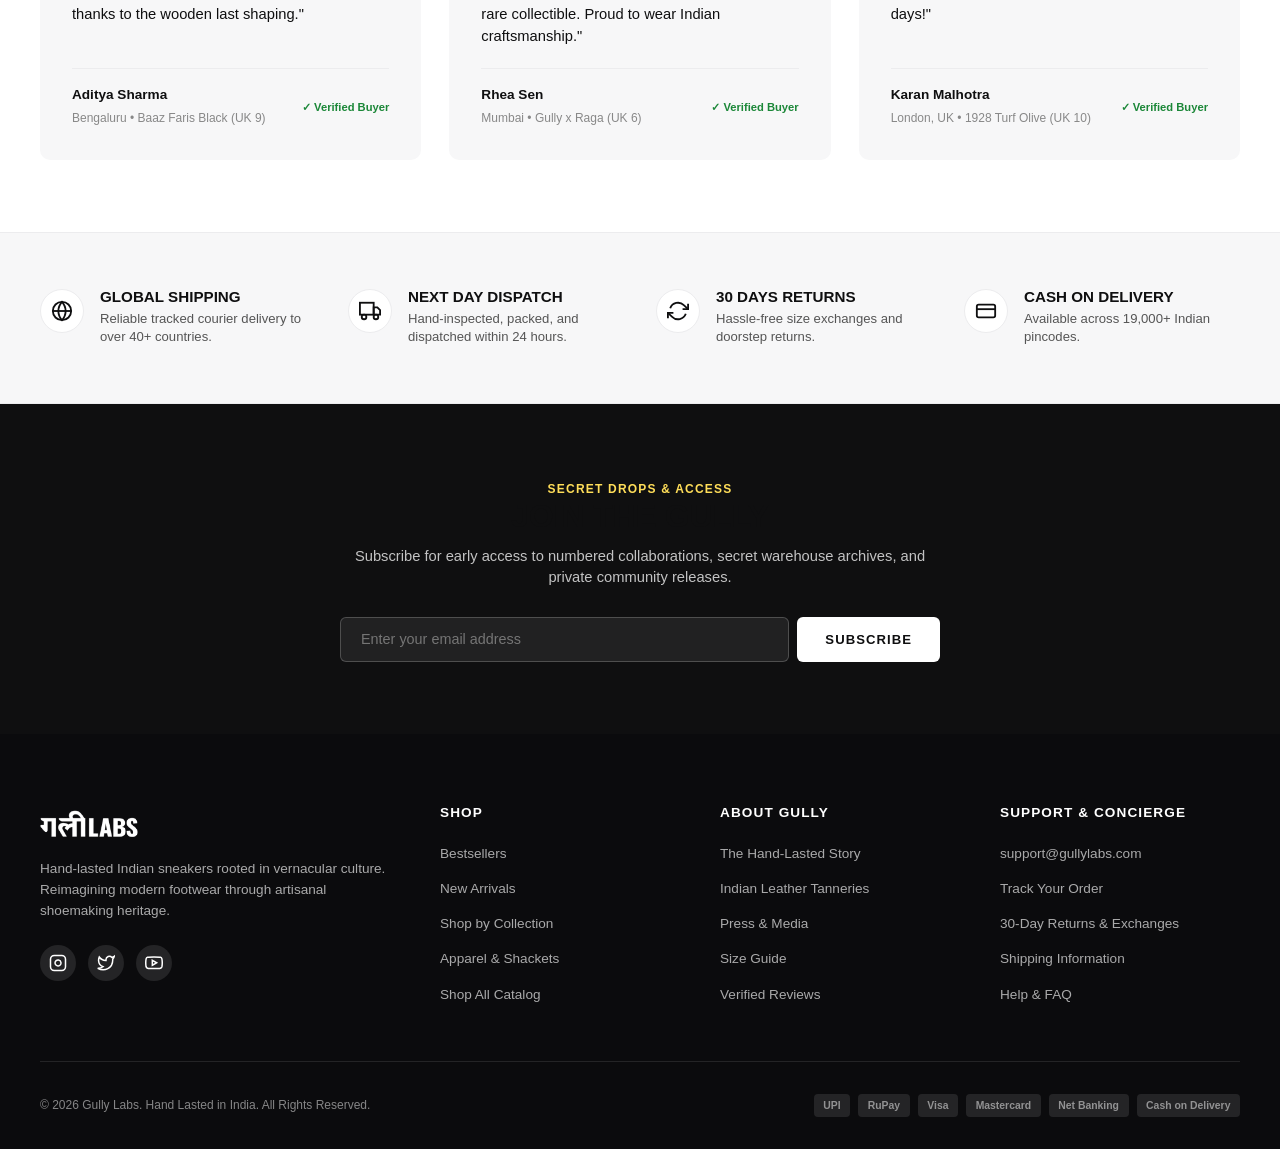
==== commit d9f815b1: "Remove orphan duplicate cart footer leaking onto page body" ====
--- a/index.html
+++ b/index.html
@@ -834,22 +834,8 @@
       </a>
     </div>
   </div>
-    </div>
-
-    <div class="drawer-body" id="cartDrawerItems">
-      <!-- Populated dynamically -->
-    </div>
-
-    <div class="drawer-foot">
-      <div class="subtotal-row">
-        <span>Subtotal:</span>
-        <span id="cartSubtotal">₹0</span>
-      </div>
-      <p style="font-size:0.75rem; color:var(--color-muted); margin-bottom:1rem;">Taxes and free express shipping calculated at checkout.</p>
-      <a href="checkout.html" class="checkout-btn" id="checkoutBtn" style="display:block; text-align:center; text-decoration:none;">Proceed to Secure Checkout</a>
-      <a href="cart.html" style="display:block; text-align:center; margin-top:0.75rem; font-size:0.85rem; font-weight:700; color:#111111; text-decoration:underline;">View Full Shopping Bag &rarr;</a>
-    </div>
-  </div>
+
+
 
   <!-- Slide-down Search Drawer -->
   <div class="search-drawer" id="searchDrawer" style="position:fixed; top:-300px; left:0; width:100%; background:#ffffff; box-shadow:0 8px 30px rgba(0,0,0,0.15); z-index:2000; padding:2rem 1.5rem; transition:top 0.35s ease;">
--- a/css/style.css
+++ b/css/style.css
@@ -4,9 +4,41 @@
    ========================================================================== */
 
 :root {
-  /* Typography */
-  --font-sans: "Helvetica Neue", -apple-system, BlinkMacSystemFont, "Segoe UI", Roboto, Arial, sans-serif;
+  /* Typography - Official Gully Labs Neo-Grotesque System */
+  --font-heading-family: Helvetica, "Helvetica Neue", Arial, sans-serif;
+  --font-body-family: Helvetica, "Helvetica Neue", Arial, sans-serif;
+  --font-navigation-family: var(--font-body-family);
+  --font-button-family: var(--font-body-family);
+  --font-product-family: var(--font-body-family);
+
+  --font-sans: Helvetica, "Helvetica Neue", Arial, sans-serif;
+  --font-heading: Helvetica, "Helvetica Neue", Arial, sans-serif;
+  --font-body: Helvetica, "Helvetica Neue", Arial, sans-serif;
   --font-mono: ui-monospace, SFMono-Regular, Menlo, Monaco, Consolas, monospace;
+
+  --font-heading-style: normal;
+  --font-heading-weight: 700;
+  --font-heading-line-height: 1.1;
+  --font-heading-letter-spacing: 0.0em;
+
+  --font-body-style: normal;
+  --font-body-weight: 400;
+  --font-body-line-height: 1.45;
+  --font-body-letter-spacing: 0.0em;
+
+  --font-navigation-size: clamp(0.75rem, 0.748rem + 0.3174vw, 0.875rem);
+  --font-navigation-weight: 600;
+  --font-navigation-text-transform: uppercase;
+  --font-navigation-letter-spacing: 0.04em;
+
+  --font-button-size: clamp(0.75rem, 0.8115rem + 0.1587vw, 0.875rem);
+  --font-button-weight: 700;
+  --font-button-text-transform: uppercase;
+  --font-button-letter-spacing: 0.05em;
+
+  --font-product-size: clamp(0.875rem, 0.873rem + 0.3175vw, 1.05rem);
+  --font-product-weight: 600;
+  --font-product-letter-spacing: 0.0em;
 
   /* Colors */
   --color-black: #0f0f10;
@@ -49,12 +81,24 @@
 }
 
 body {
-  font-family: var(--font-sans);
+  font-family: var(--font-body-family);
+  font-weight: var(--font-body-weight);
   color: var(--color-black);
   background-color: var(--color-white);
-  line-height: 1.5;
+  line-height: var(--font-body-line-height);
+  letter-spacing: var(--font-body-letter-spacing);
   overflow-x: hidden;
   -webkit-font-smoothing: antialiased;
+  -moz-osx-font-smoothing: grayscale;
+}
+
+h1, h2, h3, h4, h5, h6, .heading {
+  font-family: var(--font-heading-family);
+  font-style: var(--font-heading-style);
+  font-weight: var(--font-heading-weight);
+  line-height: var(--font-heading-line-height);
+  letter-spacing: var(--font-heading-letter-spacing);
+  color: var(--color-black);
 }
 
 body.drawer-open {
@@ -246,10 +290,11 @@
 }
 
 .desktop-nav .nav-link {
-  font-size: 0.92rem;
-  font-weight: 600;
-  text-transform: none;
-  letter-spacing: 0;
+  font-family: var(--font-navigation-family);
+  font-size: var(--font-navigation-size);
+  font-weight: var(--font-navigation-weight);
+  text-transform: var(--font-navigation-text-transform);
+  letter-spacing: var(--font-navigation-letter-spacing);
   color: #111111;
   position: relative;
   padding: 0.5rem 0;
@@ -407,11 +452,12 @@
 }
 
 .hero-title {
-  font-size: clamp(2rem, 4vw, 3.25rem);
-  font-weight: 900;
+  font-family: var(--font-heading-family);
+  font-size: clamp(1.85rem, 3.5vw, 3rem);
+  font-weight: 700;
   line-height: 1.05;
   text-transform: uppercase;
-  letter-spacing: -0.02em;
+  letter-spacing: 0.0em;
   margin-bottom: 1rem;
 }
 
@@ -433,10 +479,11 @@
   align-items: center;
   justify-content: center;
   padding: 0.85rem 1.75rem;
-  font-size: 0.82rem;
-  font-weight: 800;
-  text-transform: uppercase;
-  letter-spacing: 0.08em;
+  font-family: var(--font-button-family);
+  font-size: var(--font-button-size);
+  font-weight: var(--font-button-weight);
+  text-transform: var(--font-button-text-transform);
+  letter-spacing: var(--font-button-letter-spacing);
   border-radius: var(--radius-sm);
   transition: all var(--ease);
 }
@@ -506,10 +553,11 @@
 }
 
 .section-title {
-  font-size: clamp(1.5rem, 2.5vw, 2.1rem);
-  font-weight: 900;
+  font-family: var(--font-heading-family);
+  font-size: clamp(1.4rem, 2.2vw, 2.15rem);
+  font-weight: 700;
   text-transform: uppercase;
-  letter-spacing: -0.02em;
+  letter-spacing: 0.0em;
   line-height: 1.1;
   color: var(--color-black);
 }
@@ -641,9 +689,10 @@
   left: 10px;
   background-color: var(--color-blue);
   color: #ffffff;
-  font-size: 0.65rem;
-  font-weight: 800;
-  letter-spacing: 0.08em;
+  font-family: var(--font-body-family);
+  font-size: 0.6875rem;
+  font-weight: 700;
+  letter-spacing: 0.05em;
   text-transform: uppercase;
   padding: 0.25rem 0.65rem;
   border-radius: var(--radius-pill);
@@ -703,18 +752,21 @@
 }
 
 .card-subcat {
-  font-size: 0.7rem;
-  font-weight: 800;
+  font-family: var(--font-body-family);
+  font-size: 0.6875rem;
+  font-weight: 600;
   text-transform: uppercase;
-  letter-spacing: 0.08em;
+  letter-spacing: 0.06em;
   color: var(--color-muted);
 }
 
 .card-title {
-  font-size: 0.95rem;
-  font-weight: 800;
-  line-height: 1.25;
+  font-family: var(--font-product-family);
+  font-size: var(--font-product-size);
+  font-weight: var(--font-product-weight);
+  line-height: 1.3;
   color: var(--color-black);
+  letter-spacing: 0.0em;
 }
 
 .card-price-row {
@@ -725,9 +777,12 @@
 }
 
 .card-price {
-  font-size: 0.95rem;
-  font-weight: 800;
+  font-family: var(--font-body-family);
+  font-size: var(--font-product-size);
+  font-weight: 700;
   color: var(--color-black);
+  letter-spacing: 0.0em;
+  font-variant-numeric: tabular-nums;
 }
 
 .card-price-orig {
@@ -1993,12 +2048,14 @@
 }
 
 .pd-product-title {
-  font-size: 2.1rem;
-  font-weight: 800;
+  font-family: var(--font-heading-family);
+  font-size: clamp(1.6rem, 2.8vw, 2.25rem);
+  font-weight: 700;
   line-height: 1.15;
-  letter-spacing: -0.02em;
+  letter-spacing: 0.0em;
   color: #111111;
   margin: 0;
+  text-transform: uppercase;
 }
 
 .pd-rating-bar {
@@ -2040,9 +2097,12 @@
 }
 
 .pd-price-now {
-  font-size: 1.9rem;
-  font-weight: 800;
-  color: #111111;
+  font-family: var(--font-body-family);
+  font-size: 1.75rem;
+  font-weight: 700;
+  color: #111111;
+  letter-spacing: 0.0em;
+  font-variant-numeric: tabular-nums;
 }
 
 .pd-price-was {
@@ -2997,9 +3057,11 @@
 }
 
 .shop-page-title {
-  font-size: 2.2rem;
-  font-weight: 800;
-  letter-spacing: -0.02em;
+  font-family: var(--font-heading-family);
+  font-size: clamp(1.8rem, 3vw, 2.4rem);
+  font-weight: 700;
+  letter-spacing: 0.0em;
+  text-transform: uppercase;
   color: #111111;
   margin: 0.4rem 0 0.5rem;
 }
@@ -3588,8 +3650,11 @@
 }
 
 .checkout-section-title {
+  font-family: var(--font-heading-family);
   font-size: 1.15rem;
-  font-weight: 800;
+  font-weight: 700;
+  text-transform: uppercase;
+  letter-spacing: 0.0em;
   color: #111111;
   margin: 0 0 1rem;
 }
@@ -4024,3 +4089,175 @@
 .shop-color-pill.active .color-dot {
   box-shadow: 0 0 0 1.5px #ffffff;
 }
+
+/* ==========================================================================
+   CHECKOUT POLISH: BALANCED CONTAINER & LUXURY SUMMARY
+   ========================================================================== */
+.checkout-header-inner {
+  max-width: 1200px !important;
+  margin: 0 auto !important;
+  padding: 0 1.5rem !important;
+  display: flex !important;
+  justify-content: space-between !important;
+  align-items: center !important;
+}
+
+.checkout-layout {
+  display: grid !important;
+  grid-template-columns: 1.25fr 0.75fr !important;
+  min-height: calc(100vh - 80px) !important;
+  max-width: 1200px !important;
+  margin: 0 auto !important;
+  width: 100% !important;
+}
+
+@media (max-width: 992px) {
+  .checkout-layout {
+    grid-template-columns: 1fr !important;
+  }
+}
+
+.checkout-form-col {
+  padding: 2.5rem 3rem 4rem 1.5rem !important;
+  background: #ffffff !important;
+}
+
+.checkout-summary-col {
+  padding: 2.5rem 1.5rem 4rem 2.5rem !important;
+  background: #fafafa !important;
+  border-left: 1px solid #ebebeb !important;
+}
+
+@media (max-width: 992px) {
+  .checkout-summary-col {
+    border-left: none !important;
+    border-top: 1px solid #ebebeb !important;
+    padding: 2rem 1.5rem !important;
+  }
+}
+
+/* Mini Item Styling */
+.checkout-mini-item {
+  display: flex !important;
+  gap: 1.15rem !important;
+  align-items: center !important;
+  padding-bottom: 1rem !important;
+  border-bottom: 1px solid #f0f0f0 !important;
+}
+
+.checkout-mini-img-wrap {
+  position: relative !important;
+  width: 68px !important;
+  height: 68px !important;
+  border-radius: 8px !important;
+  background: #ffffff !important;
+  border: 1px solid #e4e4e7 !important;
+  flex-shrink: 0 !important;
+  display: flex !important;
+  align-items: center !important;
+  justify-content: center !important;
+  padding: 4px !important;
+}
+
+.checkout-mini-img-wrap img {
+  width: 100% !important;
+  height: 100% !important;
+  object-fit: contain !important;
+}
+
+.checkout-mini-qty {
+  position: absolute !important;
+  top: -8px !important;
+  right: -8px !important;
+  background: #111111 !important;
+  color: #ffffff !important;
+  font-size: 0.72rem !important;
+  font-weight: 800 !important;
+  width: 22px !important;
+  height: 22px !important;
+  border-radius: 50% !important;
+  display: flex !important;
+  align-items: center !important;
+  justify-content: center !important;
+  box-shadow: 0 2px 6px rgba(0, 0, 0, 0.25) !important;
+  z-index: 5 !important;
+}
+
+.checkout-mini-title {
+  font-size: 0.9rem !important;
+  font-weight: 700 !important;
+  color: #111111 !important;
+  margin: 0 0 0.25rem !important;
+  line-height: 1.3 !important;
+}
+
+.checkout-mini-size {
+  display: inline-block !important;
+  font-size: 0.75rem !important;
+  color: #71717a !important;
+  background: #f4f4f5 !important;
+  padding: 0.15rem 0.5rem !important;
+  border-radius: 4px !important;
+  font-weight: 600 !important;
+}
+
+.checkout-mini-price {
+  font-size: 0.95rem !important;
+  font-weight: 800 !important;
+  color: #111111 !important;
+  margin-left: auto !important;
+}
+
+/* Explicit Global Promo Box Styling */
+.promo-box,
+.checkout-summary-col .promo-box {
+  display: flex !important;
+  gap: 0.5rem !important;
+  margin: 1.25rem 0 !important;
+  width: 100% !important;
+}
+
+.promo-input,
+#checkoutPromoInput,
+#promoInput {
+  flex: 1 !important;
+  padding: 0.75rem 0.95rem !important;
+  border: 1.5px solid #d4d4d8 !important;
+  border-radius: 6px !important;
+  font-size: 0.88rem !important;
+  font-weight: 600 !important;
+  font-family: inherit !important;
+  outline: none !important;
+  background: #ffffff !important;
+  color: #111111 !important;
+}
+
+.promo-input:focus,
+#checkoutPromoInput:focus,
+#promoInput:focus {
+  border-color: #111111 !important;
+  box-shadow: 0 0 0 1px #111111 !important;
+}
+
+.promo-btn,
+#checkoutApplyPromoBtn,
+#applyPromoBtn {
+  padding: 0.75rem 1.25rem !important;
+  background-color: #111111 !important;
+  color: #ffffff !important;
+  border: none !important;
+  border-radius: 6px !important;
+  font-size: 0.85rem !important;
+  font-weight: 700 !important;
+  text-transform: uppercase !important;
+  letter-spacing: 0.05em !important;
+  cursor: pointer !important;
+  transition: background-color 0.2s ease !important;
+  flex-shrink: 0 !important;
+}
+
+.promo-btn:hover,
+#checkoutApplyPromoBtn:hover,
+#applyPromoBtn:hover {
+  background-color: #27272a !important;
+}
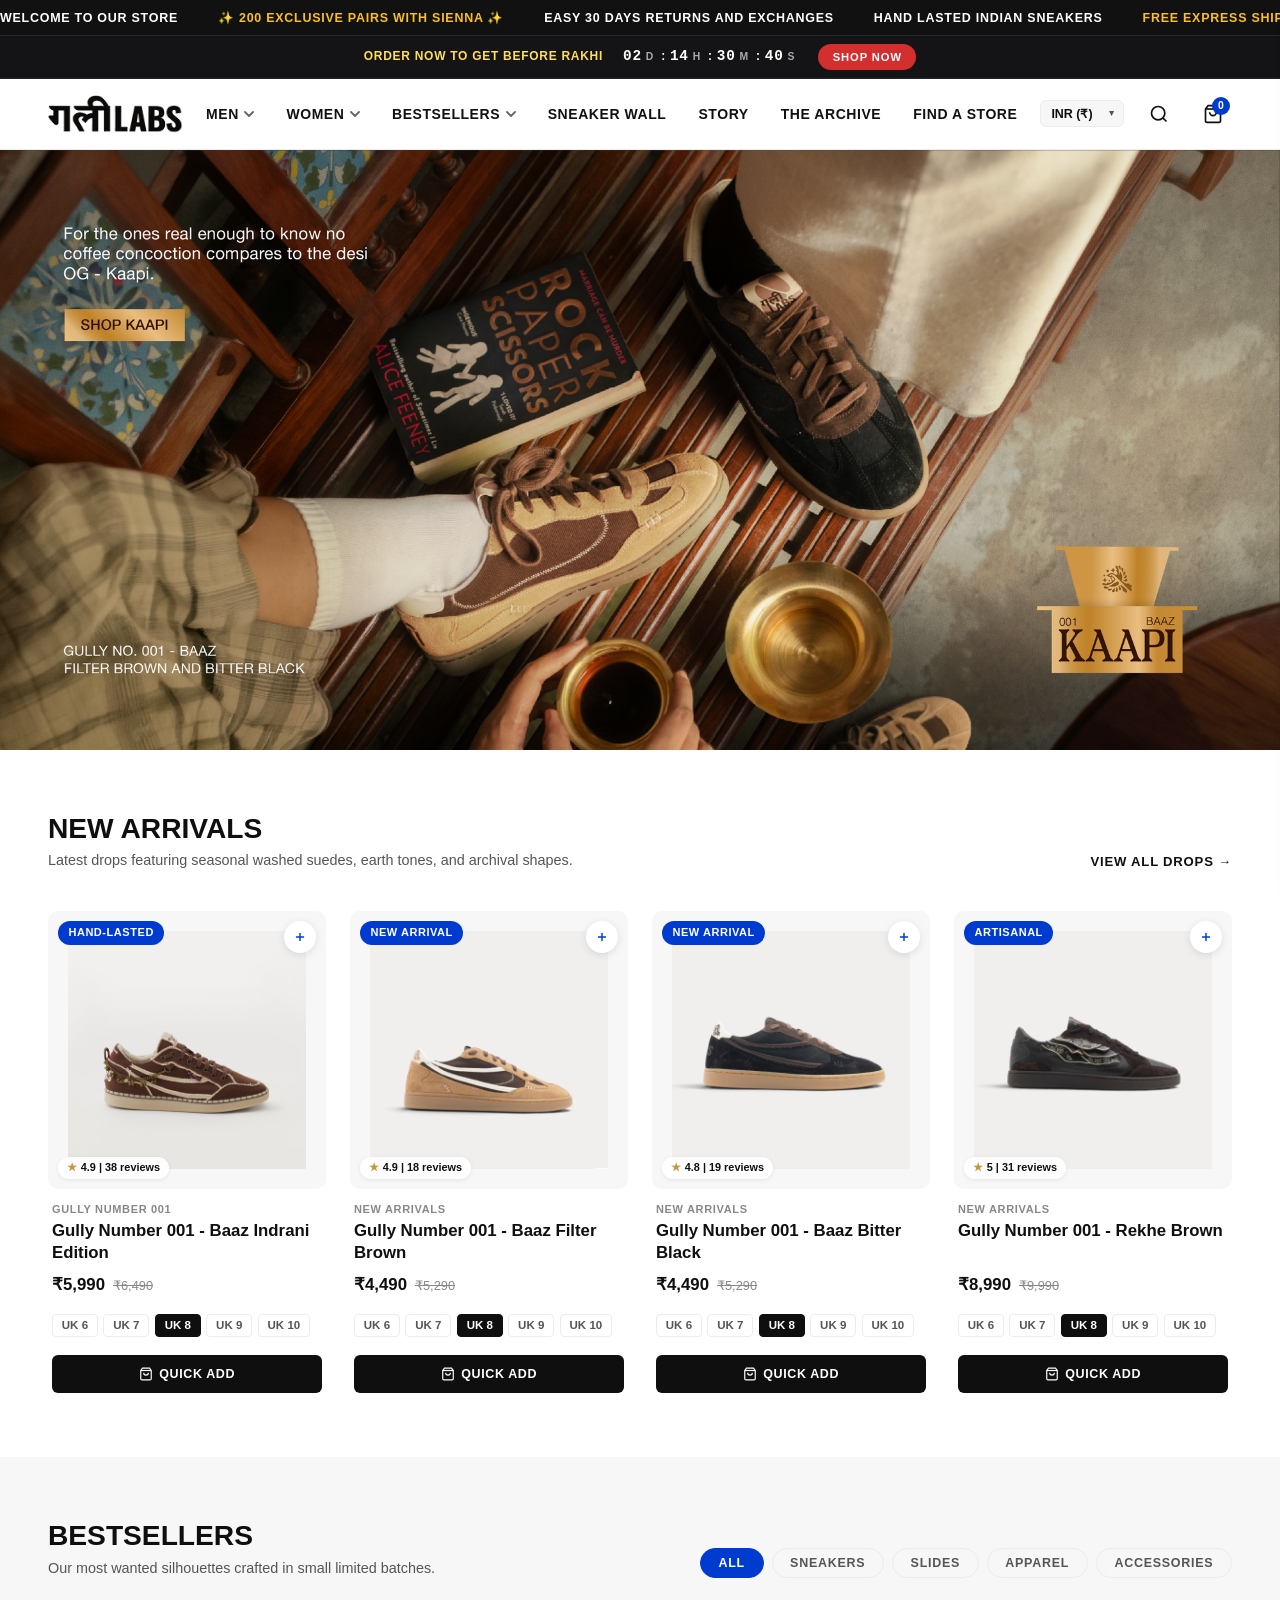
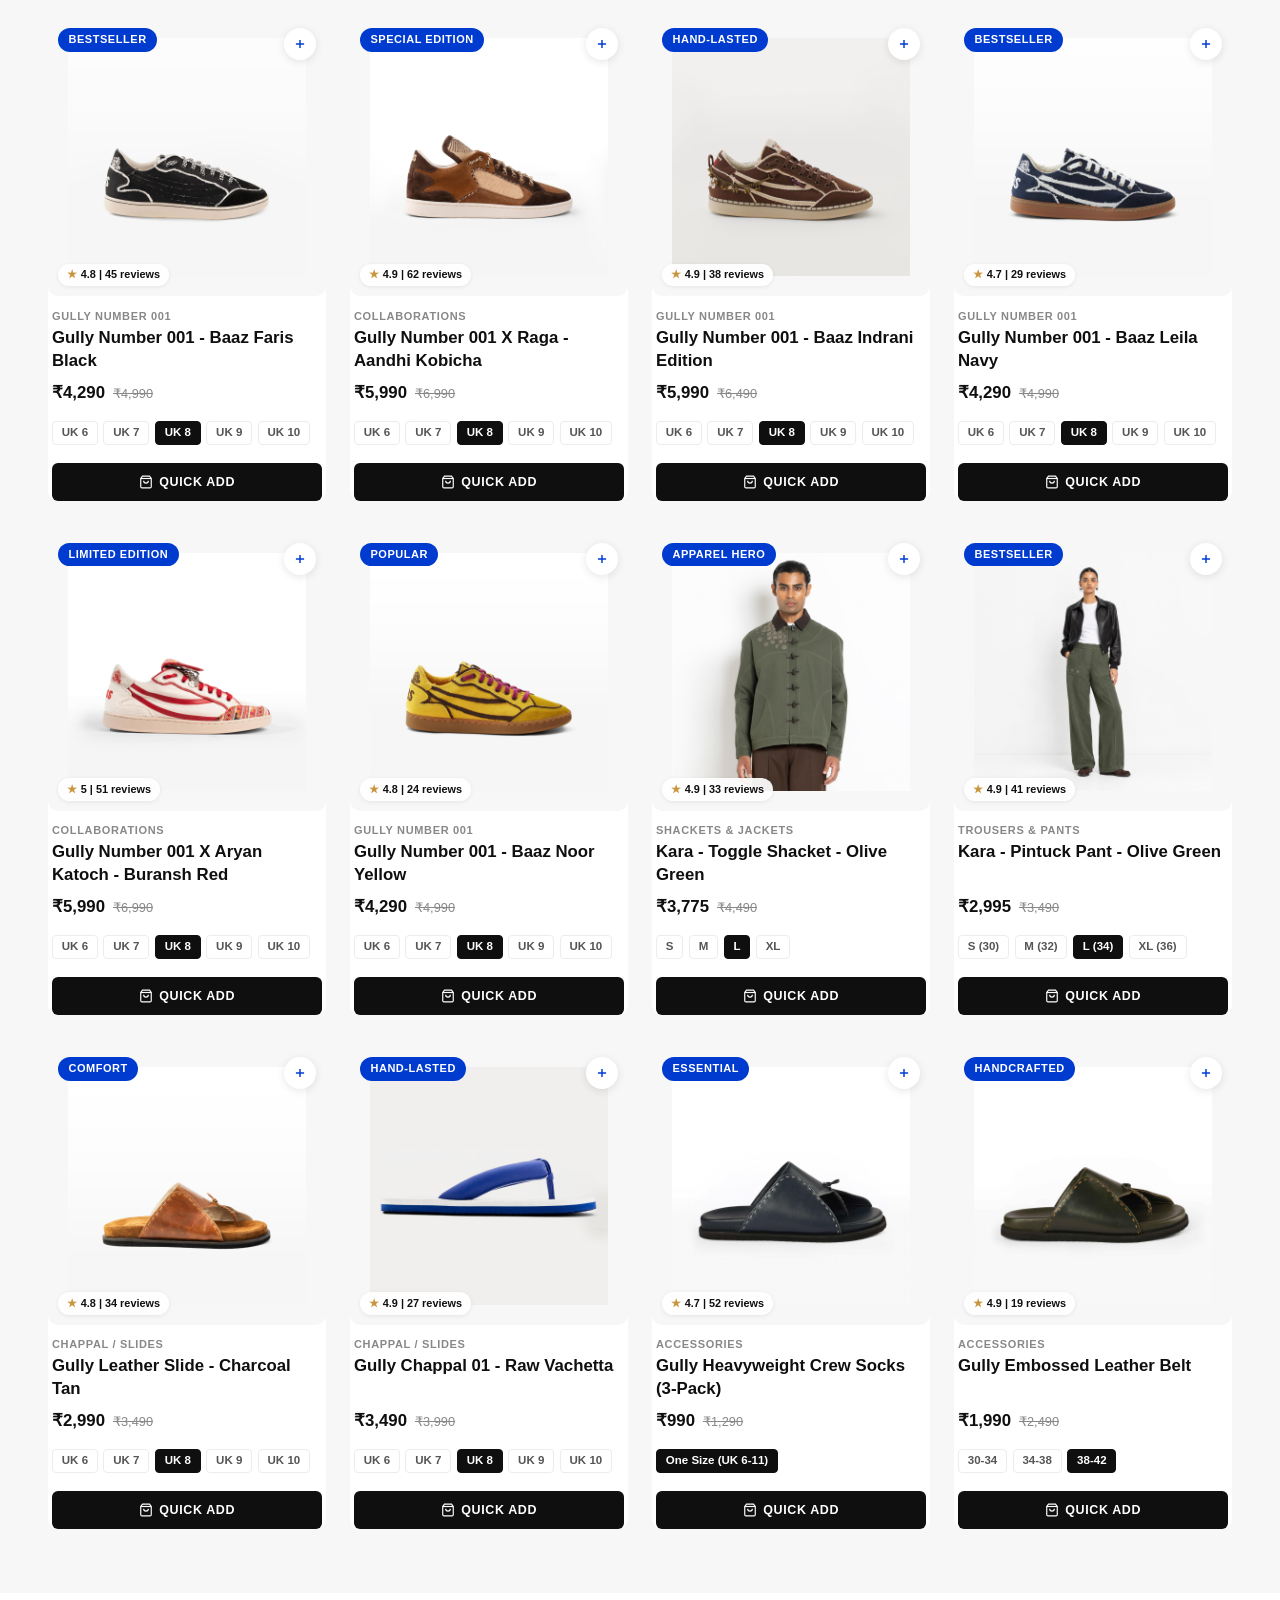
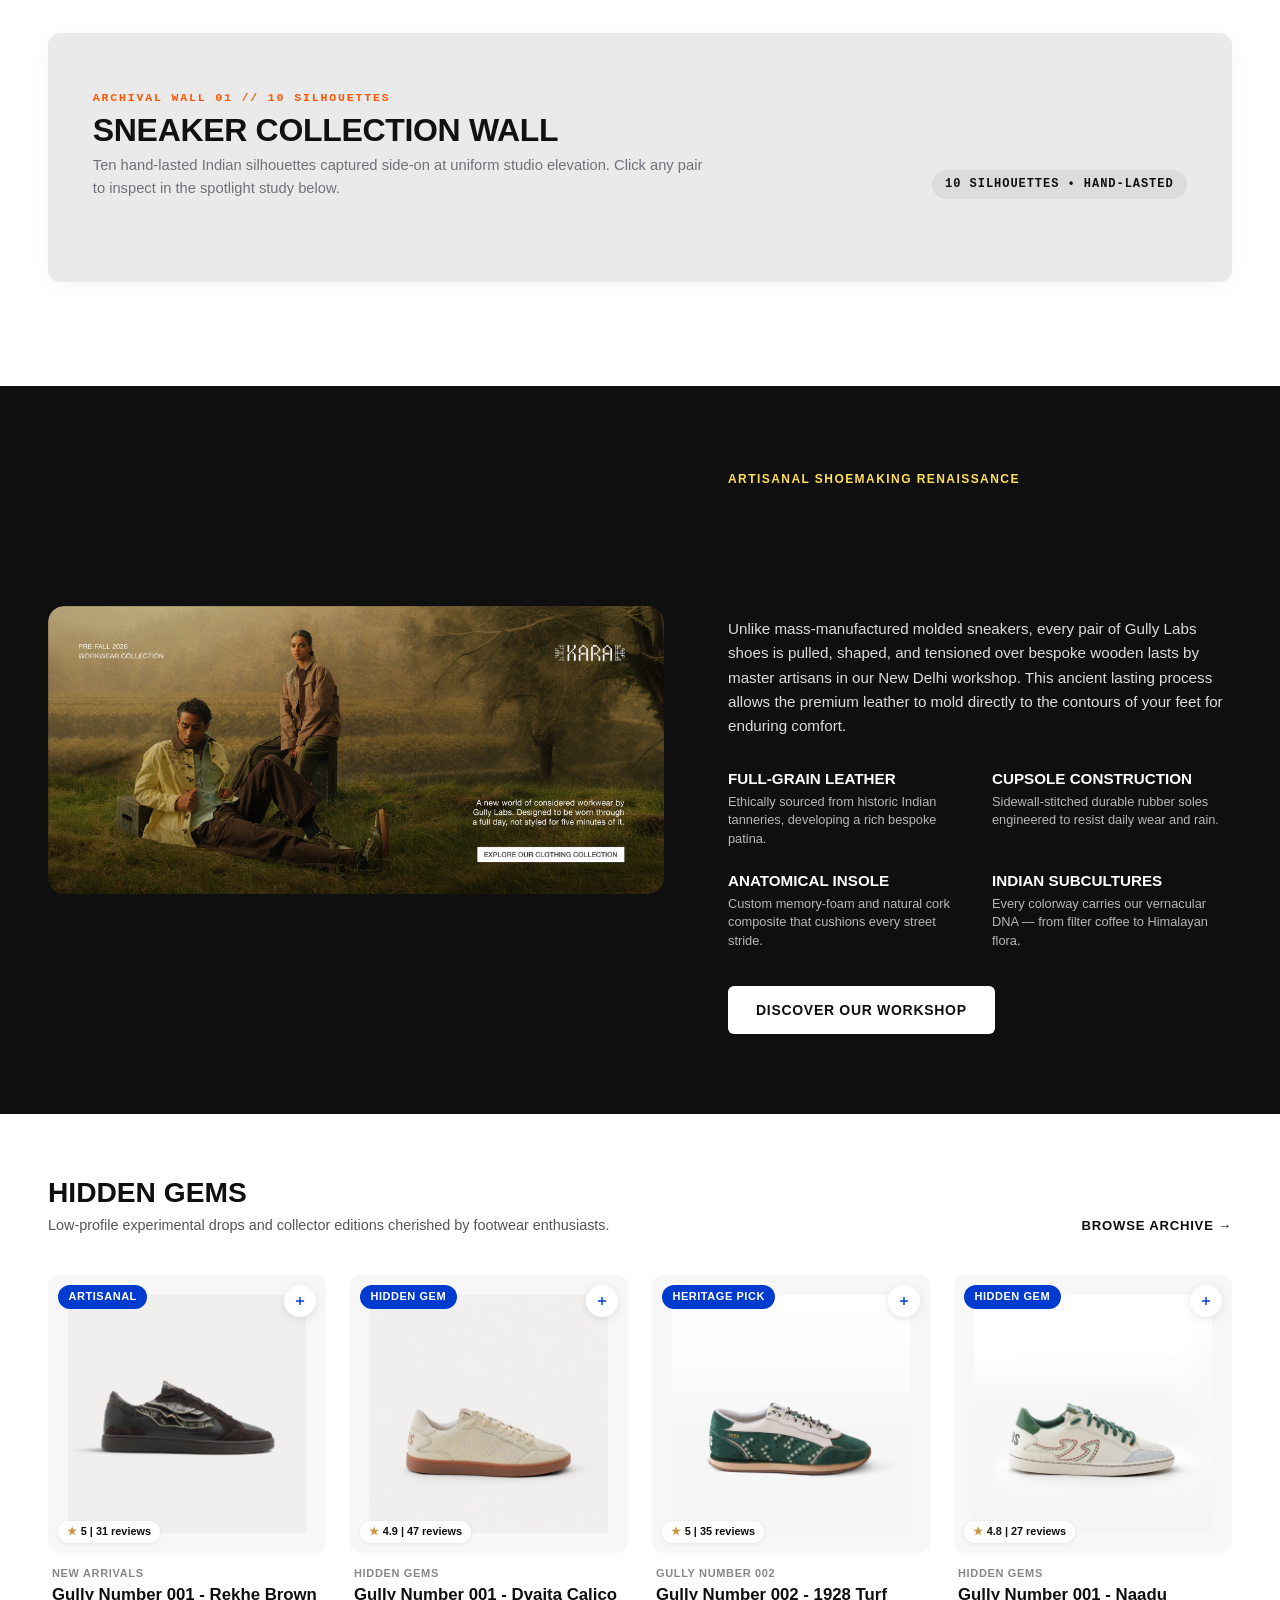
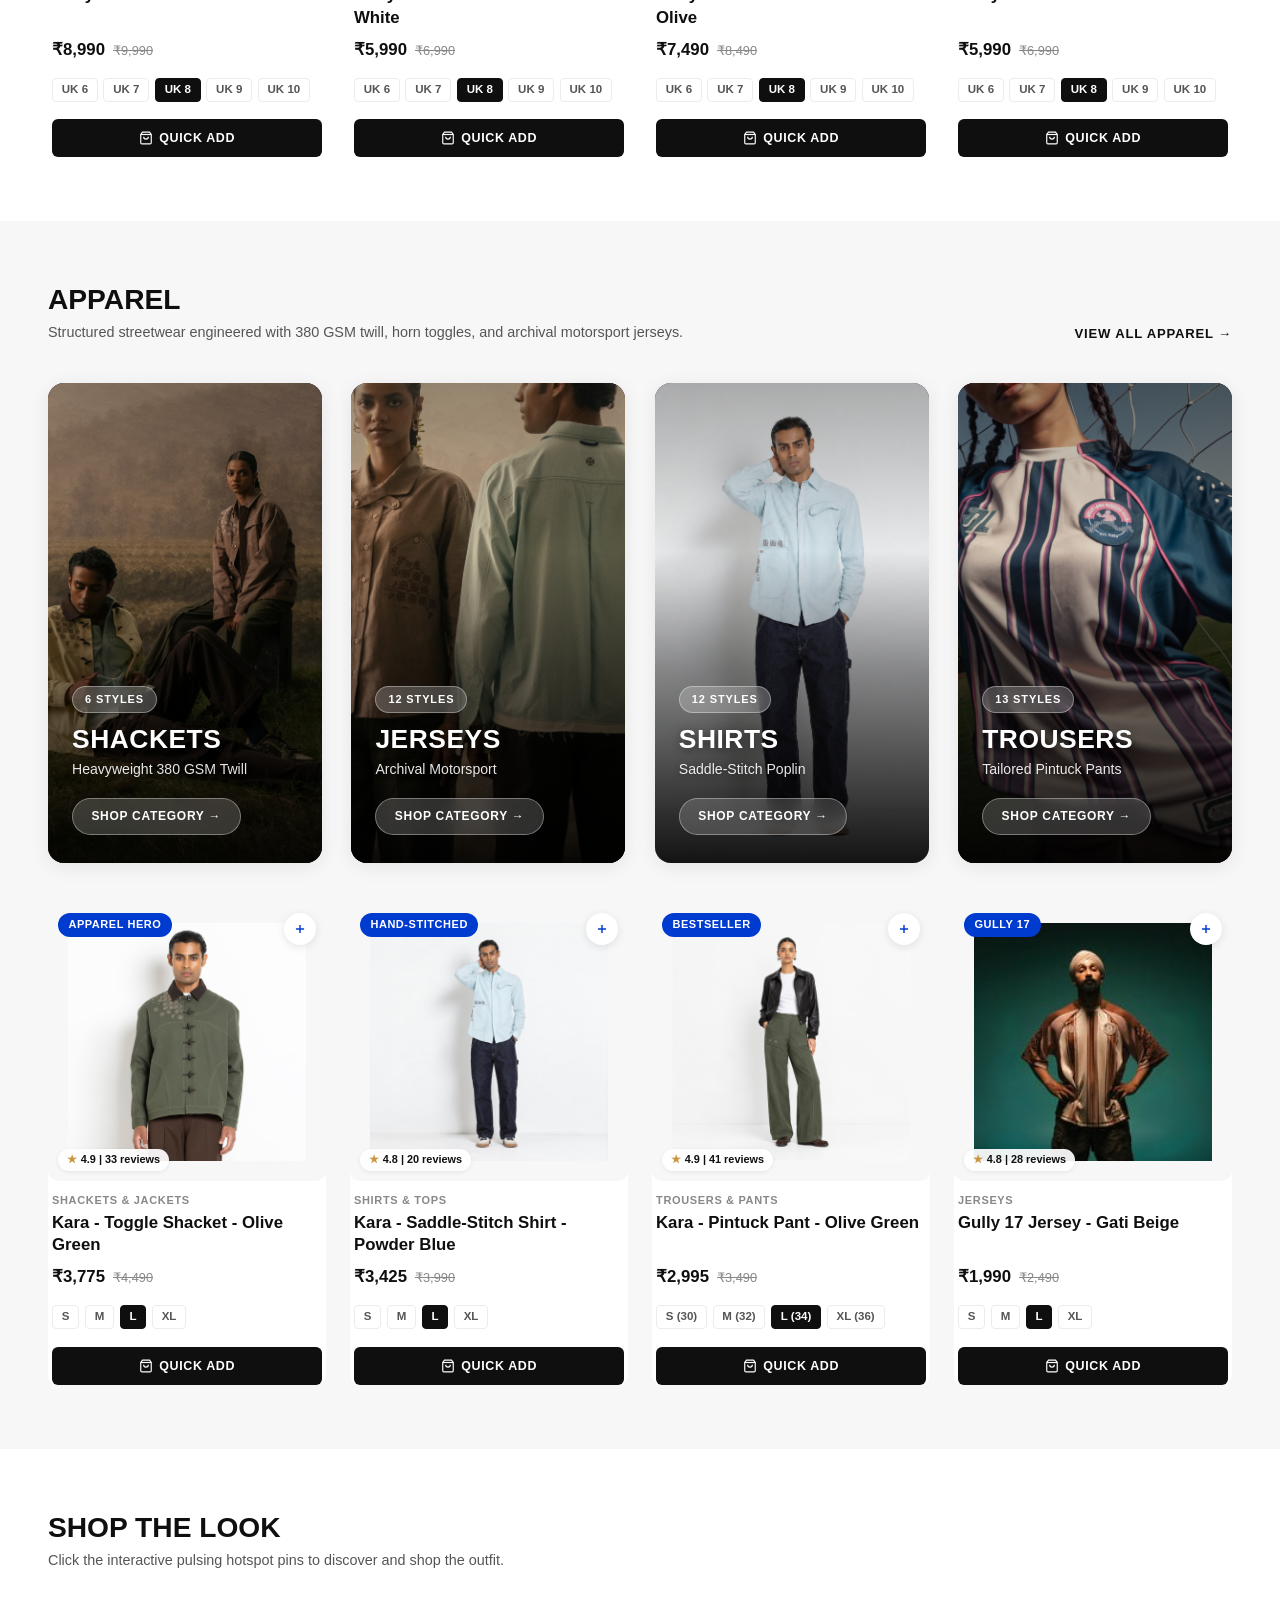
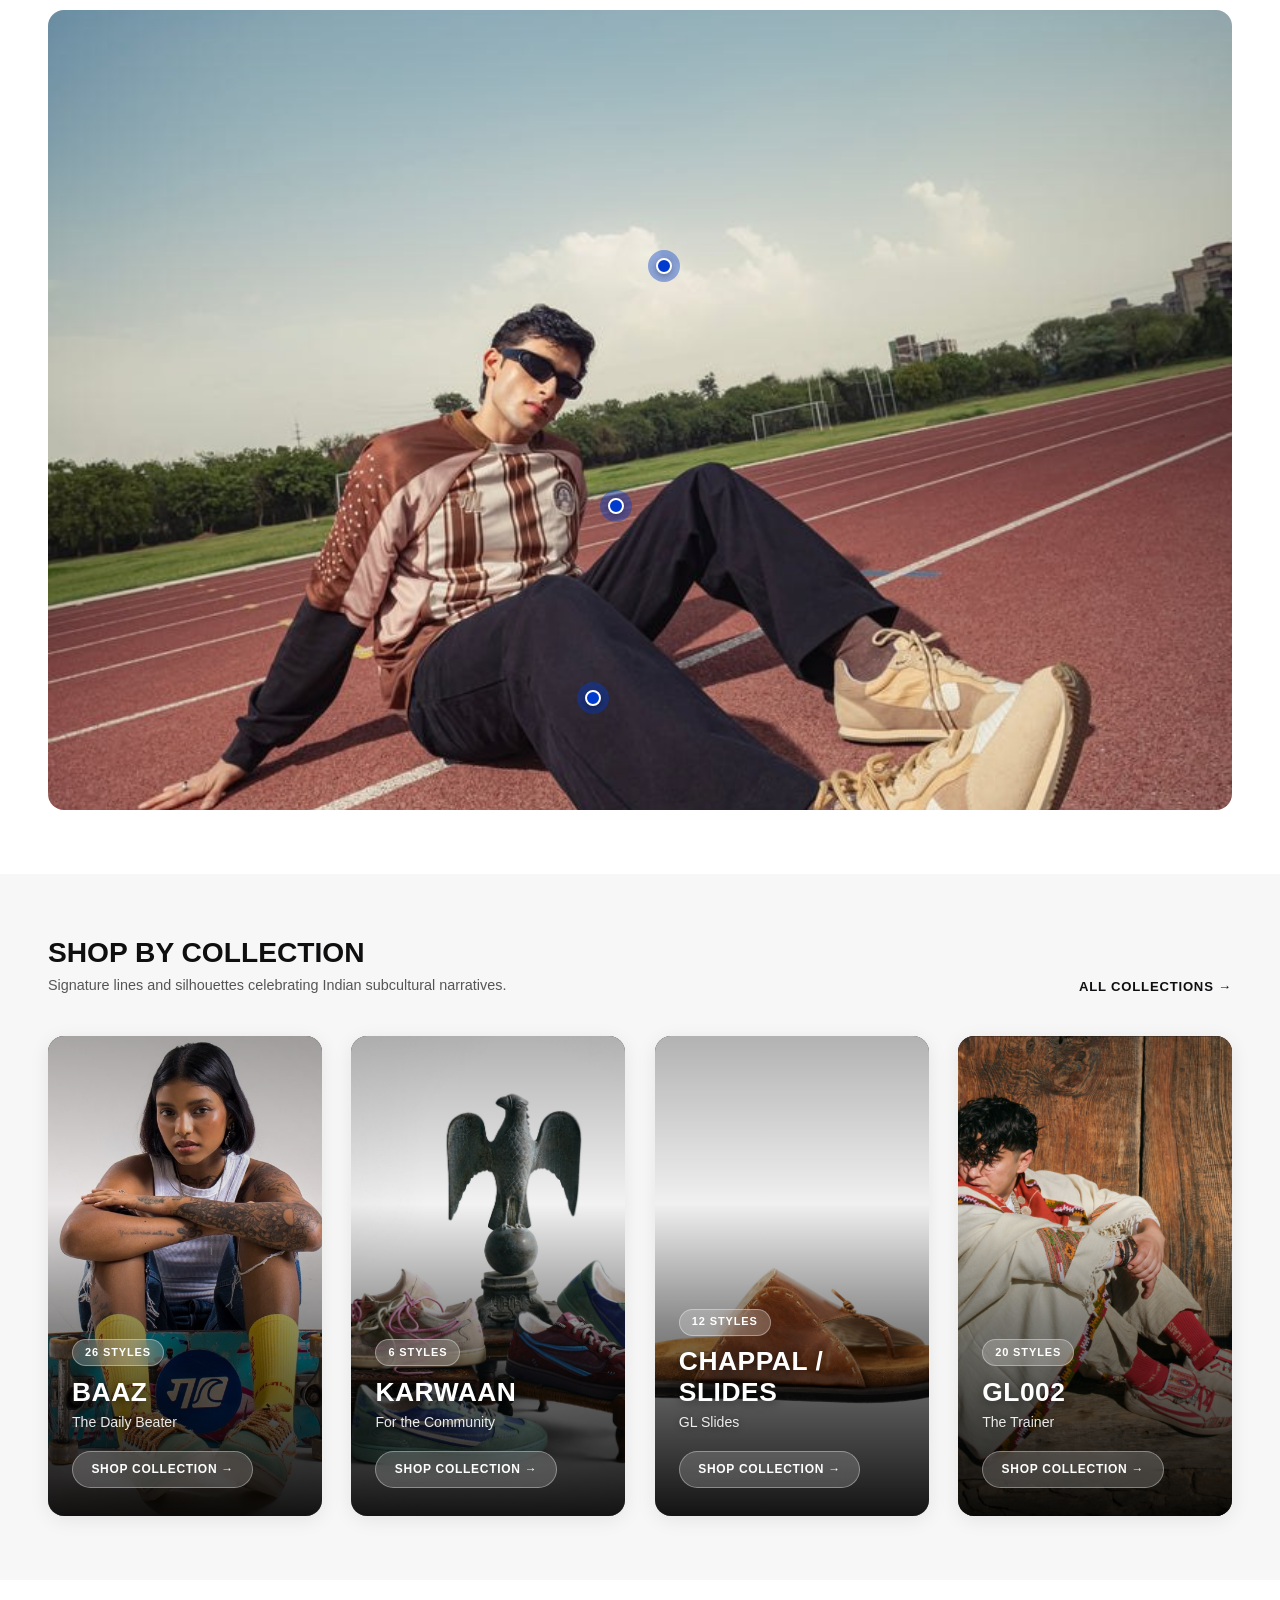
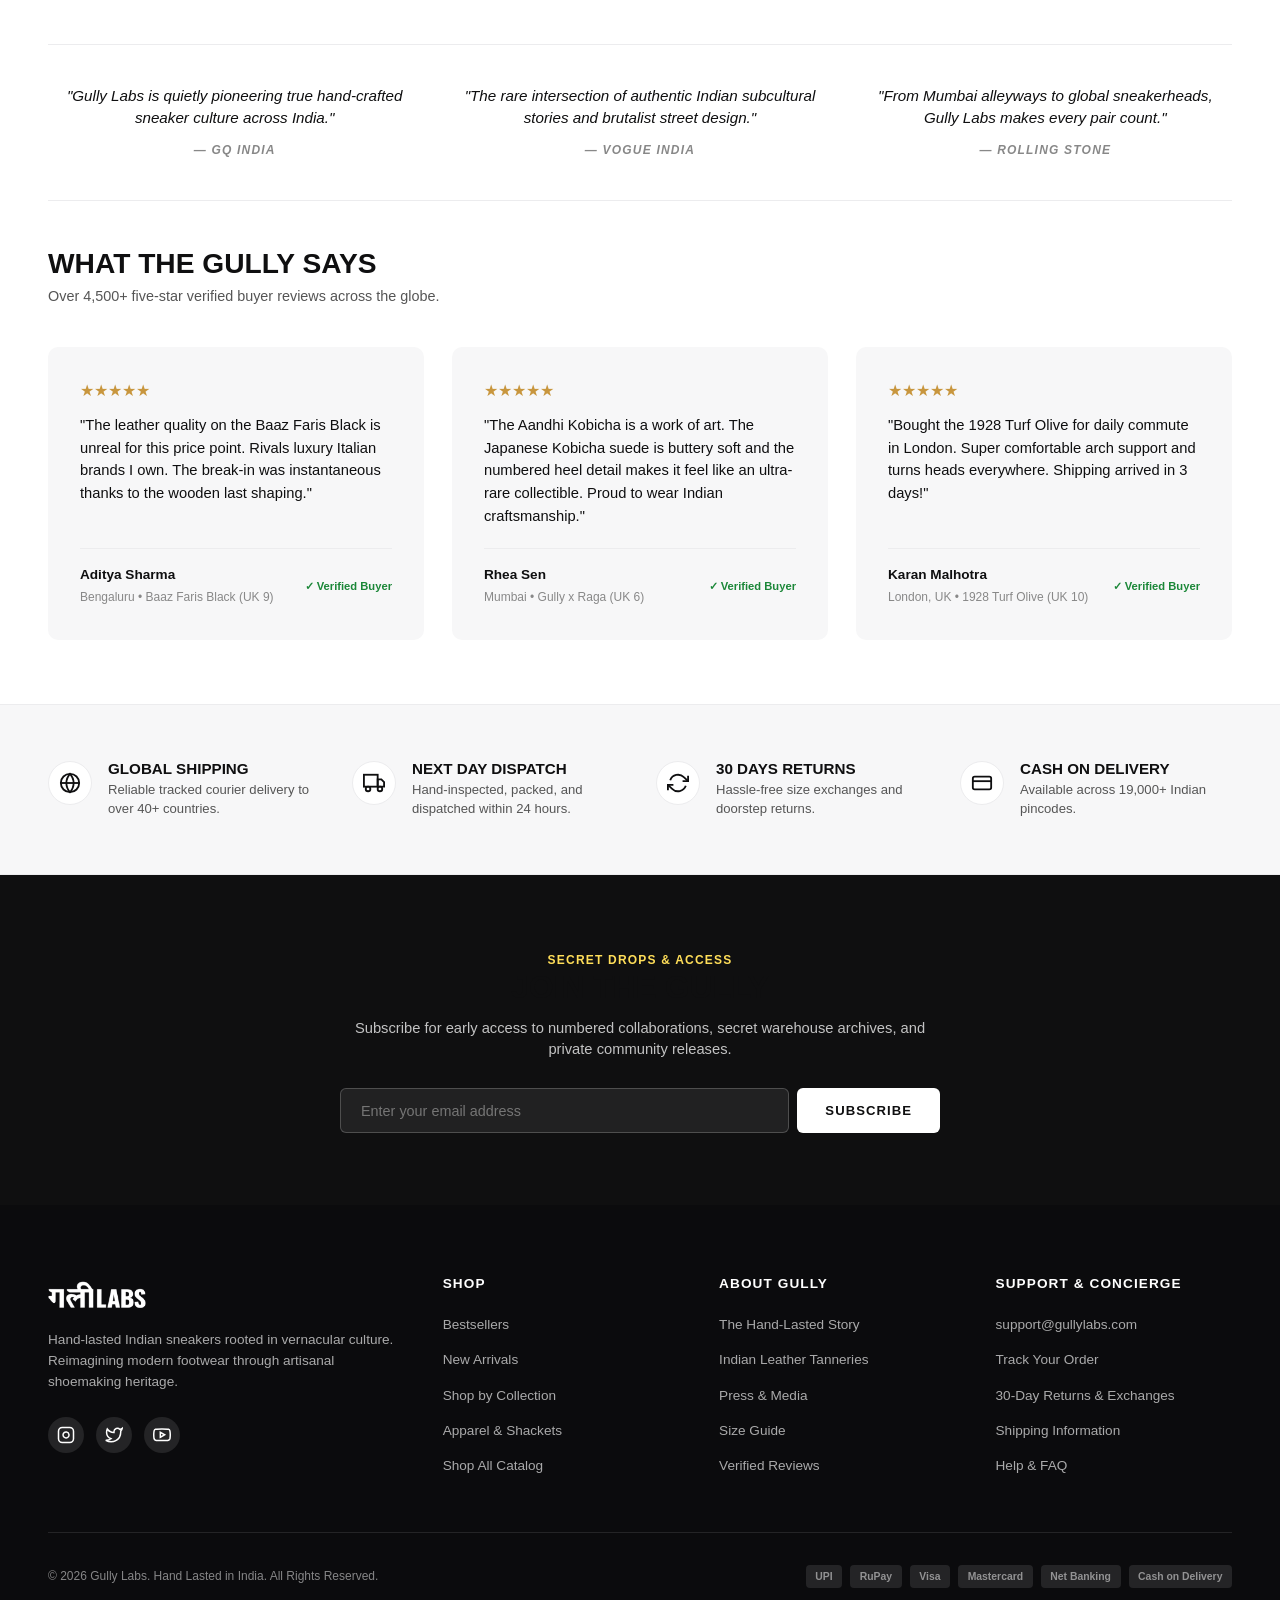
==== commit 997ddc44: "Build Sneaker Collection Wall and Spotlight Carousel components" ====
--- a/index.html
+++ b/index.html
@@ -7,6 +7,7 @@
   <meta name="description" content="Hand-lasted Indian sneakers rooted in culture, storytelling, and bespoke craftsmanship. Engineered with full-grain leather, anatomical wooden lasts, and modern streetwear aesthetics.">
   <link rel="icon" type="image/png" href="assets/images/img_000_4ea6318a.png">
   <link rel="stylesheet" href="css/style.css">
+  <link rel="stylesheet" href="css/sneaker-showcase.css">
 </head>
 <body>
 
@@ -243,6 +244,7 @@
           </div>
         </div>
 
+        <a href="#sneaker-wall-section" class="nav-link">Sneaker Wall</a>
         <a href="#story" class="nav-link">Story</a>
         <a href="#hidden-gems" class="nav-link">The Archive</a>
         <a href="help.html#contact" class="nav-link">Find a Store</a>
@@ -325,6 +327,38 @@
         </div>
         <div class="product-grid" id="bestsellersGrid">
           <!-- Populated dynamically via app.js -->
+        </div>
+      </div>
+    </section>
+
+    <!-- ==========================================================================
+         FEATURED SNEAKER SHOWCASE MODULE (INSPIRED BY REFERENCE REEL)
+         SECTION 1: Sneaker Collection Wall / Shop Grid (10 Products)
+         SECTION 2: Single-Product Interactive Carousel with Glowing Orange Bar
+         ========================================================================== -->
+    <section class="sneaker-showcase-wrapper" id="sneaker-wall-section" aria-label="Sneaker Collection Wall and Spotlight Carousel">
+      <div class="container">
+        <!-- SECTION 1 — SNEAKER COLLECTION WALL / SHOP GRID -->
+        <div class="sneaker-panel">
+          <div class="sneaker-section-header">
+            <div>
+              <span class="sneaker-section-eyebrow">Archival Wall 01 // 10 Silhouettes</span>
+              <h2 class="sneaker-section-title">Sneaker Collection Wall</h2>
+              <p class="sneaker-section-desc">
+                Ten hand-lasted Indian silhouettes captured side-on at uniform studio elevation. Click any pair to inspect in the spotlight study below.
+              </p>
+            </div>
+            <span class="sneaker-count-pill">10 Silhouettes &bull; Hand-Lasted</span>
+          </div>
+
+          <div class="sneaker-wall-grid" id="sneakerWallGrid">
+            <!-- Populated dynamically via js/sneaker-showcase.js -->
+          </div>
+        </div>
+
+        <!-- SECTION 2 — SINGLE-PRODUCT CAROUSEL -->
+        <div class="sneaker-carousel-section" id="sneakerCarouselSection">
+          <!-- Populated dynamically via js/sneaker-showcase.js -->
         </div>
       </div>
     </section>
@@ -865,6 +899,7 @@
       <li><a href="#bestsellers" onclick="closeDrawers()" style="font-size:1.1rem; font-weight:700;">Men</a></li>
       <li><a href="#bestsellers" onclick="closeDrawers()" style="font-size:1.1rem; font-weight:700;">Women</a></li>
       <li><a href="#bestsellers" onclick="closeDrawers()" style="font-size:1.1rem; font-weight:700;">Bestsellers</a></li>
+      <li><a href="#sneaker-wall-section" onclick="closeDrawers()" style="font-size:1.1rem; font-weight:700; color:var(--color-blue);">Sneaker Wall</a></li>
       <li><a href="#story" onclick="closeDrawers()" style="font-size:1.1rem; font-weight:700;">Story</a></li>
       <li><a href="#hidden-gems" onclick="closeDrawers()" style="font-size:1.1rem; font-weight:700;">The Archive</a></li>
       <li><a href="help.html#contact" onclick="closeDrawers()" style="font-size:1.1rem; font-weight:700;">Find a Store</a></li>
--- a/css/style.css
+++ b/css/style.css
@@ -59,8 +59,11 @@
   --color-green: #1b8738;
   --color-red: #d32f2f;
 
-  /* Layout */
-  --container-max: 1380px;
+  /* Layout - Matching Gully Labs Fluid 2000px Storefront Width */
+  --page-width: 2000px;
+  --container-max: 2000px;
+  --page-padding: 1.25rem;
+  --grid-gap: clamp(1.25rem, 2vw, 2.5rem);
   --radius-sm: 6px;
   --radius-md: 10px;
   --radius-lg: 16px;
@@ -129,17 +132,35 @@
   font-family: inherit;
 }
 
+@media (min-width: 768px) {
+  :root {
+    --page-padding: 1.75rem;
+  }
+}
+
+@media (min-width: 1024px) {
+  :root {
+    --page-padding: 2.25rem;
+  }
+}
+
+@media (min-width: 1280px) {
+  :root {
+    --page-padding: 3rem;
+  }
+}
+
+@media (min-width: 1600px) {
+  :root {
+    --page-padding: clamp(3rem, 3.2vw, 4.5rem);
+  }
+}
+
 .container {
   width: 100%;
   max-width: var(--container-max);
   margin: 0 auto;
-  padding: 0 1.5rem;
-}
-
-@media (min-width: 1024px) {
-  .container {
-    padding: 0 2.5rem;
-  }
+  padding: 0 var(--page-padding);
 }
 
 /* ==========================================================================
@@ -530,7 +551,7 @@
    5. SECTION HEADERS & TABS
    ========================================================================== */
 .section-wrapper {
-  padding: 4.5rem 0;
+  padding: clamp(3.5rem, 5vw, 5.5rem) 0;
 }
 
 .section-wrapper.bg-light {
@@ -541,7 +562,7 @@
   display: flex;
   flex-direction: column;
   gap: 0.75rem;
-  margin-bottom: 2rem;
+  margin-bottom: 2.25rem;
 }
 
 @media (min-width: 768px) {
@@ -549,6 +570,7 @@
     flex-direction: row;
     align-items: flex-end;
     justify-content: space-between;
+    margin-bottom: 2.5rem;
   }
 }
 
@@ -620,20 +642,21 @@
 .product-grid, .products-grid {
   display: grid;
   grid-template-columns: repeat(2, 1fr);
-  gap: 1.25rem;
-}
-
-@media (min-width: 768px) {
+  gap: 1.25rem 1rem;
+  align-items: stretch;
+}
+
+@media (min-width: 640px) {
   .product-grid, .products-grid {
     grid-template-columns: repeat(3, 1fr);
-    gap: 1.5rem;
+    gap: 1.5rem 1.25rem;
   }
 }
 
-@media (min-width: 1024px) {
+@media (min-width: 1040px) {
   .product-grid, .products-grid {
     grid-template-columns: repeat(4, 1fr);
-    gap: 1.75rem;
+    gap: 2rem 1.5rem;
   }
 }
 
@@ -644,6 +667,7 @@
   border-radius: var(--radius-md);
   position: relative;
   transition: transform var(--ease);
+  height: 100%;
 }
 
 .product-card:hover {
@@ -656,7 +680,7 @@
   background-color: var(--color-bg-card);
   border-radius: var(--radius-md);
   overflow: hidden;
-  margin-bottom: 1rem;
+  margin-bottom: 0.85rem;
 }
 
 .card-media img {
@@ -748,7 +772,8 @@
 .card-info {
   display: flex;
   flex-direction: column;
-  gap: 0.25rem;
+  flex: 1;
+  padding: 0 0.25rem;
 }
 
 .card-subcat {
@@ -758,22 +783,37 @@
   text-transform: uppercase;
   letter-spacing: 0.06em;
   color: var(--color-muted);
+  margin-bottom: 0.25rem;
+  line-height: 1.2;
 }
 
 .card-title {
   font-family: var(--font-product-family);
   font-size: var(--font-product-size);
   font-weight: var(--font-product-weight);
-  line-height: 1.3;
+  line-height: 1.35;
   color: var(--color-black);
   letter-spacing: 0.0em;
+  margin: 0 0 0.35rem 0;
+  /* Equalize height to exactly 2 lines so price row is always locked at the exact same horizontal baseline */
+  min-height: 2.7em;
+  display: -webkit-box;
+  -webkit-line-clamp: 2;
+  -webkit-box-orient: vertical;
+  overflow: hidden;
+}
+
+.card-title a {
+  color: inherit;
+  text-decoration: none;
 }
 
 .card-price-row {
   display: flex;
   align-items: baseline;
   gap: 0.5rem;
-  margin-top: 0.2rem;
+  margin-top: 0.15rem;
+  min-height: 1.5rem;
 }
 
 .card-price {
@@ -794,20 +834,25 @@
 /* Size selection pills */
 .card-sizes {
   display: flex;
-  gap: 0.3rem;
+  gap: 0.35rem;
   flex-wrap: wrap;
-  margin-top: 0.65rem;
+  align-items: center;
+  margin-top: 0.75rem;
+  margin-bottom: 0.85rem;
+  min-height: 32px;
 }
 
 .card-size-pill {
-  padding: 0.2rem 0.45rem;
+  padding: 0.25rem 0.55rem;
   border-radius: 4px;
   border: 1px solid var(--color-border);
-  font-size: 0.68rem;
+  font-size: 0.72rem;
   font-weight: 700;
   color: var(--color-gray);
   background: #ffffff;
+  cursor: pointer;
   transition: all var(--ease);
+  line-height: 1.2;
 }
 
 .card-size-pill:hover,
@@ -818,20 +863,21 @@
 }
 
 .card-quick-add {
-  margin-top: 0.75rem;
+  margin-top: auto;
   width: 100%;
-  padding: 0.65rem;
+  padding: 0.75rem 0.65rem;
   background-color: var(--color-black);
   color: #ffffff;
   border-radius: var(--radius-sm);
-  font-size: 0.75rem;
-  font-weight: 800;
-  letter-spacing: 0.06em;
+  font-size: 0.78rem;
+  font-weight: 700;
+  letter-spacing: 0.05em;
   text-transform: uppercase;
   display: flex;
   align-items: center;
   justify-content: center;
   gap: 0.4rem;
+  cursor: pointer;
   transition: background-color var(--ease);
 }
 
@@ -841,6 +887,9 @@
 
 /* ==========================================================================
    7. 4-COLUMN COLLECTION CARDS
+   ========================================================================== */
+/* ==========================================================================
+   7. 4-COLUMN FULL-BLEED COLLECTION & APPAREL TILES
    ========================================================================== */
 .collections-grid {
   display: grid;
@@ -848,76 +897,131 @@
   gap: 1.25rem;
 }
 
+@media (min-width: 640px) {
+  .collections-grid {
+    grid-template-columns: repeat(2, 1fr);
+    gap: 1.5rem;
+  }
+}
+
 @media (min-width: 1024px) {
   .collections-grid {
     grid-template-columns: repeat(4, 1fr);
-    gap: 1.75rem;
+    gap: 1.85rem;
   }
 }
 
 .collection-card {
   position: relative;
-  height: 420px;
-  border-radius: var(--radius-md);
+  height: 480px;
+  border-radius: 16px;
   overflow: hidden;
-  background-color: var(--color-dark);
+  background-color: #141416;
   display: block;
+  text-decoration: none;
+  box-shadow: 0 4px 20px rgba(0, 0, 0, 0.08);
+  transition: transform var(--ease), box-shadow var(--ease);
+}
+
+.collection-card:hover {
+  transform: translateY(-6px);
+  box-shadow: 0 16px 36px rgba(0, 0, 0, 0.2);
 }
 
 .collection-card img {
   width: 100%;
   height: 100%;
   object-fit: cover;
-  transition: transform 0.6s ease;
+  display: block;
+  transition: transform 0.6s cubic-bezier(0.16, 1, 0.3, 1);
 }
 
 .collection-card:hover img {
-  transform: scale(1.05);
+  transform: scale(1.06);
 }
 
 .collection-overlay {
   position: absolute;
   inset: 0;
-  background: linear-gradient(to top, rgba(0, 0, 0, 0.85) 0%, rgba(0, 0, 0, 0.15) 60%, transparent 100%);
+  background: linear-gradient(
+    180deg,
+    rgba(0, 0, 0, 0.3) 0%,
+    rgba(0, 0, 0, 0.05) 35%,
+    rgba(0, 0, 0, 0.45) 60%,
+    rgba(0, 0, 0, 0.92) 100%
+  );
   display: flex;
   flex-direction: column;
   justify-content: flex-end;
-  padding: 1.75rem;
+  padding: 1.75rem 1.5rem;
   color: #ffffff;
+  z-index: 2;
 }
 
 .collection-tag {
-  font-size: 0.7rem;
-  font-weight: 800;
-  letter-spacing: 0.1em;
-  text-transform: uppercase;
-  color: var(--color-yellow);
-  margin-bottom: 0.25rem;
-}
-
-.collection-card-title {
-  font-size: 1.45rem;
-  font-weight: 900;
-  text-transform: uppercase;
-  line-height: 1.1;
-  margin-bottom: 0.25rem;
-}
-
-.collection-card-sub {
-  font-size: 0.8rem;
-  color: rgba(255, 255, 255, 0.8);
-  margin-bottom: 0.75rem;
-}
-
-.collection-card-link {
-  font-size: 0.75rem;
-  font-weight: 800;
+  align-self: flex-start;
+  display: inline-block;
+  background: rgba(255, 255, 255, 0.22);
+  backdrop-filter: blur(10px);
+  -webkit-backdrop-filter: blur(10px);
+  border: 1px solid rgba(255, 255, 255, 0.35);
+  color: #ffffff;
+  font-size: 0.6875rem;
+  font-weight: 700;
   letter-spacing: 0.08em;
   text-transform: uppercase;
+  padding: 0.3rem 0.75rem;
+  border-radius: 9999px;
+  margin-bottom: 0.65rem;
+}
+
+.collection-card-title {
+  font-family: var(--font-heading-family);
+  font-size: 1.65rem;
+  font-weight: 700;
+  text-transform: uppercase;
+  letter-spacing: 0.02em;
+  line-height: 1.15;
+  color: #ffffff !important;
+  margin: 0 0 0.35rem 0;
+  text-shadow: 0 2px 10px rgba(0, 0, 0, 0.5);
+}
+
+.collection-card-sub {
+  font-family: var(--font-body-family);
+  font-size: 0.88rem;
+  font-weight: 400;
+  color: rgba(255, 255, 255, 0.9) !important;
+  margin: 0 0 1.15rem 0;
+  line-height: 1.4;
+  text-shadow: 0 1px 6px rgba(0, 0, 0, 0.4);
+}
+
+.collection-card-link {
+  align-self: flex-start;
   display: inline-flex;
   align-items: center;
-  gap: 0.35rem;
-  color: #ffffff;
+  gap: 0.45rem;
+  font-family: var(--font-body-family);
+  font-size: 0.75rem;
+  font-weight: 700;
+  letter-spacing: 0.06em;
+  text-transform: uppercase;
+  color: #ffffff !important;
+  background: rgba(255, 255, 255, 0.18);
+  backdrop-filter: blur(8px);
+  -webkit-backdrop-filter: blur(8px);
+  border: 1px solid rgba(255, 255, 255, 0.35);
+  padding: 0.55rem 1.15rem;
+  border-radius: 9999px;
+  transition: all var(--ease);
+}
+
+.collection-card:hover .collection-card-link {
+  background-color: #ffffff;
+  color: #111111 !important;
+  border-color: #ffffff;
+  transform: translateX(3px);
 }
 
 /* ==========================================================================
@@ -3035,74 +3139,117 @@
    ========================================================================== */
 
 .shop-page-section {
-  padding: 0 0 5rem;
-}
-
+  padding: 0.5rem 0 5rem;
+}
+
+/* Unified Breadcrumb */
+.shop-breadcrumb-bar {
+  padding: 1rem 0 0.5rem;
+  font-size: 0.78rem;
+  font-weight: 600;
+  text-transform: uppercase;
+  letter-spacing: 0.08em;
+  color: #71717a;
+  display: flex;
+  align-items: center;
+  gap: 0.5rem;
+}
+
+.shop-breadcrumb-bar a {
+  color: #71717a;
+  text-decoration: none;
+  transition: color 0.15s ease;
+}
+
+.shop-breadcrumb-bar a:hover {
+  color: #111111;
+}
+
+.shop-breadcrumb-bar .pd-crumb-sep {
+  color: #d4d4d8;
+  font-size: 0.75rem;
+}
+
+.shop-breadcrumb-bar .pd-crumb-active {
+  color: #111111;
+  font-weight: 700;
+}
+
+/* Clean Editorial Header Box */
 .shop-header-box {
-  padding: 2.25rem 0 1.5rem;
+  padding: 0.75rem 0 1.75rem;
   border-bottom: 1px solid #ebebeb;
-  margin-bottom: 1.75rem;
-}
-
-.shop-header-box .section-tag {
+  margin-bottom: 1.5rem;
+}
+
+.shop-eyebrow {
   display: inline-block;
-  background: #111111;
-  color: #ffffff;
-  padding: 0.25rem 0.65rem;
-  border-radius: 4px;
   font-size: 0.72rem;
   font-weight: 800;
-  letter-spacing: 0.1em;
+  letter-spacing: 0.14em;
   text-transform: uppercase;
+  color: #71717a;
+  margin-bottom: 0.35rem;
 }
 
 .shop-page-title {
   font-family: var(--font-heading-family);
-  font-size: clamp(1.8rem, 3vw, 2.4rem);
-  font-weight: 700;
-  letter-spacing: 0.0em;
+  font-size: clamp(1.75rem, 2.75vw, 2.35rem);
+  font-weight: 700;
+  letter-spacing: -0.01em;
   text-transform: uppercase;
   color: #111111;
-  margin: 0.4rem 0 0.5rem;
+  margin: 0.25rem 0 0.5rem;
+  line-height: 1.15;
 }
 
 .shop-page-desc {
-  font-size: 0.95rem;
+  font-size: 0.92rem;
   color: #6b7280;
   max-width: 680px;
-  line-height: 1.5;
-}
-
+  line-height: 1.55;
+  margin: 0;
+}
+
+/* Primary Filter Toolbar */
 .shop-filter-toolbar {
   display: flex;
   justify-content: space-between;
   align-items: center;
   flex-wrap: wrap;
-  gap: 1.25rem;
-  margin-bottom: 1.75rem;
+  gap: 1rem;
+  margin-bottom: 0.85rem;
 }
 
 .shop-pills-row {
   display: flex;
-  gap: 0.5rem;
+  gap: 0.45rem;
   flex-wrap: wrap;
   align-items: center;
 }
 
+.shop-pill-divider {
+  color: #d4d4d8;
+  margin: 0 0.25rem;
+  font-weight: 300;
+  user-select: none;
+}
+
 .shop-filter-pill {
-  padding: 0.45rem 1rem;
-  border-radius: 20px;
-  border: 1.5px solid #e4e4e7;
+  padding: 0.42rem 0.95rem;
+  border-radius: 9999px;
+  border: 1px solid #e4e4e7;
   background: #ffffff;
   font-size: 0.82rem;
-  font-weight: 700;
-  color: #3f3f46;
+  font-weight: 600;
+  color: #27272a;
   cursor: pointer;
   text-decoration: none;
-  transition: all 0.2s ease;
+  transition: all 0.15s ease;
   display: inline-flex;
   align-items: center;
   gap: 0.35rem;
+  line-height: 1.3;
 }
 
 .shop-filter-pill:hover {
@@ -3119,21 +3266,22 @@
 .shop-sort-controls {
   display: flex;
   align-items: center;
-  gap: 0.75rem;
+  gap: 0.85rem;
 }
 
 .shop-count-label {
   font-size: 0.82rem;
   font-weight: 600;
   color: #71717a;
+  white-space: nowrap;
 }
 
 .shop-sort-select {
-  padding: 0.45rem 0.85rem;
+  padding: 0.42rem 0.85rem;
   border-radius: 6px;
-  border: 1.5px solid #d4d4d8;
+  border: 1px solid #d4d4d8;
   font-size: 0.82rem;
-  font-weight: 700;
+  font-weight: 600;
   color: #111111;
   background: #ffffff;
   cursor: pointer;
@@ -3145,56 +3293,129 @@
   border-color: #111111;
 }
 
+/* Secondary Colour Filter Strip */
+.shop-color-filter-row {
+  display: flex;
+  align-items: center;
+  gap: 0.75rem;
+  flex-wrap: wrap;
+  padding: 0.4rem 0 0.6rem;
+  margin-bottom: 0.5rem;
+}
+
+.shop-color-label {
+  font-size: 0.75rem;
+  font-weight: 700;
+  text-transform: uppercase;
+  letter-spacing: 0.08em;
+  color: #71717a;
+  flex-shrink: 0;
+}
+
+.shop-color-pills-track {
+  display: flex;
+  align-items: center;
+  gap: 0.4rem;
+  flex-wrap: wrap;
+}
+
+.shop-color-pill {
+  display: inline-flex;
+  align-items: center;
+  gap: 0.4rem;
+  padding: 0.32rem 0.75rem;
+  border-radius: 9999px;
+  border: 1px solid #e4e4e7;
+  background: #ffffff;
+  font-size: 0.78rem;
+  font-weight: 600;
+  color: #3f3f46;
+  cursor: pointer;
+  transition: all 0.15s ease;
+  line-height: 1.3;
+}
+
+.shop-color-pill:hover {
+  border-color: #111111;
+  color: #111111;
+}
+
+.shop-color-pill.active {
+  background: #111111;
+  border-color: #111111;
+  color: #ffffff;
+}
+
+.shop-color-pill .color-dot {
+  width: 10px;
+  height: 10px;
+  border-radius: 50%;
+  display: inline-block;
+  flex-shrink: 0;
+}
+
+.shop-color-pill.active .color-dot {
+  box-shadow: 0 0 0 1.5px #ffffff;
+}
+
+/* Active Filter Chips Strip (Clean Minimalist Luxury) */
 .shop-active-filters-bar {
   display: flex;
   align-items: center;
   gap: 0.5rem;
   flex-wrap: wrap;
-  margin-bottom: 1.75rem;
-  padding: 0.6rem 0.85rem;
-  background: #fafafa;
-  border-radius: 6px;
-  border: 1px solid #f0f0f0;
+  margin: 0.25rem 0 1.5rem;
+  padding: 0;
+  background: transparent;
+  border: none;
 }
 
 .shop-active-filter-chip {
   display: inline-flex;
   align-items: center;
-  gap: 0.4rem;
-  background: #ffffff;
-  border: 1.5px solid #e4e4e7;
-  padding: 0.25rem 0.65rem;
-  border-radius: 20px;
-  font-size: 0.78rem;
-  font-weight: 700;
+  gap: 0.45rem;
+  background: #f4f4f5;
+  border: 1px solid #e4e4e7;
+  padding: 0.25rem 0.7rem;
+  border-radius: 9999px;
+  font-size: 0.75rem;
+  font-weight: 600;
   color: #18181b;
 }
 
 .shop-active-filter-chip button {
   background: none;
   border: none;
-  font-size: 1rem;
+  font-size: 0.95rem;
   line-height: 1;
   cursor: pointer;
   color: #71717a;
   padding: 0;
   display: flex;
   align-items: center;
+  transition: color 0.15s ease;
 }
 
 .shop-active-filter-chip button:hover {
-  color: #dc2626;
+  color: #111111;
 }
 
 .shop-clear-all-btn {
   background: none;
   border: none;
-  font-size: 0.78rem;
-  font-weight: 800;
-  color: #dc2626;
+  font-size: 0.75rem;
+  font-weight: 700;
+  color: #71717a;
   text-decoration: underline;
+  text-underline-offset: 2px;
   cursor: pointer;
-  margin-left: 0.5rem;
+  margin-left: 0.35rem;
+  padding: 0.25rem 0.5rem;
+  transition: color 0.15s ease;
+}
+
+.shop-clear-all-btn:hover {
+  color: #111111;
 }
 
 /* Empty State */
@@ -3245,15 +3466,16 @@
   max-width: 650px;
 }
 
-/* Collections Grid */
-.collections-grid {
+/* Collections Page Grid (Scoped to Standalone Collections Page) */
+#collectionsGrid {
   display: grid;
   grid-template-columns: repeat(auto-fill, minmax(280px, 1fr));
   gap: 1.5rem;
   margin: 2rem 0;
 }
 
-.collection-card {
+#collectionsGrid .collection-card {
+  height: auto;
   display: flex;
   flex-direction: column;
   padding: 1.75rem;
@@ -3261,34 +3483,49 @@
   border: 1px solid #ebebeb;
   border-radius: 12px;
   text-decoration: none;
+  box-shadow: none;
   transition: all 0.2s ease;
 }
 
-.collection-card:hover {
+#collectionsGrid .collection-card:hover {
   transform: translateY(-4px);
   box-shadow: 0 12px 28px rgba(0, 0, 0, 0.08);
   border-color: #111111;
 }
 
-.collection-card-title {
+#collectionsGrid .collection-card img {
+  width: 100%;
+  height: 220px;
+  object-fit: contain;
+  border-radius: 8px;
+  background: #f8f8f8;
+  margin-bottom: 1rem;
+}
+
+#collectionsGrid .collection-card-title {
   font-size: 1.2rem;
   font-weight: 800;
-  color: #111111;
+  color: #111111 !important;
   margin-bottom: 0.35rem;
-}
-
-.collection-card-sub {
+  text-shadow: none;
+}
+
+#collectionsGrid .collection-card-sub {
   font-size: 0.85rem;
-  color: #71717a;
+  color: #71717a !important;
   margin-bottom: 1rem;
-}
-
-.collection-card-link {
+  text-shadow: none;
+}
+
+#collectionsGrid .collection-card-link {
   font-size: 0.82rem;
   font-weight: 700;
-  color: #111111;
+  color: #111111 !important;
   margin-top: auto;
   text-decoration: underline;
+  background: none;
+  border: none;
+  padding: 0;
 }
 
 /* Help Navigation & Sections */
@@ -3574,9 +3811,12 @@
 }
 
 .checkout-header-inner {
-  display: flex;
-  justify-content: space-between;
-  align-items: center;
+  max-width: 1440px !important;
+  margin: 0 auto !important;
+  padding: 0 2rem !important;
+  display: flex !important;
+  justify-content: space-between !important;
+  align-items: center !important;
 }
 
 .checkout-secure-badge {
@@ -4024,79 +4264,15 @@
   }
 }
 
-/* ==========================================================================
-   SHOP PAGE: COLOUR FILTER BAR
-   ========================================================================== */
-.shop-color-filter-row {
-  display: flex;
-  align-items: center;
-  gap: 0.75rem;
-  flex-wrap: wrap;
-  padding: 0.85rem 0 0.25rem;
-  margin-top: 0.85rem;
-  border-top: 1px dashed #e4e4e7;
-}
-
-.shop-color-label {
-  font-size: 0.82rem;
-  font-weight: 800;
-  text-transform: uppercase;
-  letter-spacing: 0.05em;
-  color: #71717a;
-}
-
-.shop-color-pills-track {
-  display: flex;
-  align-items: center;
-  gap: 0.45rem;
-  flex-wrap: wrap;
-}
-
-.shop-color-pill {
-  display: inline-flex;
-  align-items: center;
-  gap: 0.4rem;
-  padding: 0.35rem 0.75rem;
-  border-radius: 20px;
-  border: 1.5px solid #e4e4e7;
-  background: #ffffff;
-  font-size: 0.8rem;
-  font-weight: 700;
-  color: #3f3f46;
-  cursor: pointer;
-  transition: all 0.2s ease;
-}
-
-.shop-color-pill:hover {
-  border-color: #111111;
-  color: #111111;
-}
-
-.shop-color-pill.active {
-  background: #111111;
-  border-color: #111111;
-  color: #ffffff;
-}
-
-.shop-color-pill .color-dot {
-  width: 10px;
-  height: 10px;
-  border-radius: 50%;
-  display: inline-block;
-  flex-shrink: 0;
-}
-
-.shop-color-pill.active .color-dot {
-  box-shadow: 0 0 0 1.5px #ffffff;
-}
+/* Colour filter styles consolidated in SHOP / CATALOGUE PAGE section */
 
 /* ==========================================================================
    CHECKOUT POLISH: BALANCED CONTAINER & LUXURY SUMMARY
    ========================================================================== */
 .checkout-header-inner {
-  max-width: 1200px !important;
+  max-width: 1440px !important;
   margin: 0 auto !important;
-  padding: 0 1.5rem !important;
+  padding: 0 2rem !important;
   display: flex !important;
   justify-content: space-between !important;
   align-items: center !important;
@@ -4106,7 +4282,7 @@
   display: grid !important;
   grid-template-columns: 1.25fr 0.75fr !important;
   min-height: calc(100vh - 80px) !important;
-  max-width: 1200px !important;
+  max-width: 1440px !important;
   margin: 0 auto !important;
   width: 100% !important;
 }
--- a/css/sneaker-showcase.css
+++ b/css/sneaker-showcase.css
@@ -0,0 +1,810 @@
+/* ==========================================================================
+   SNEAKER SHOWCASE MODULE (WALL & CAROUSEL)
+   Visual language: Premium, minimal, mid-grey panels, black text,
+   clean sans-serif type, soft orange accent glow used sparingly.
+   Responsive at 1440px, 768px, and 390px with zero layout shift.
+   ========================================================================== */
+
+:root {
+  --sneaker-panel-bg: #eaeaea;        /* Mid-grey panel backdrop */
+  --sneaker-card-bg: #dfdfe2;         /* Cohesive studio grey tile */
+  --sneaker-card-border: rgba(0, 0, 0, 0.06);
+  --sneaker-accent-orange: #ff5500;   /* Signature neon/ember orange accent */
+  --sneaker-accent-glow: rgba(255, 85, 0, 0.45);
+  --sneaker-text-dark: #111111;
+  --sneaker-text-muted: #71717a;
+  --sneaker-radius: 12px;
+}
+
+/* ==========================================================================
+   WRAPPER CONTAINER & MID-GREY PANELS
+   ========================================================================== */
+
+.sneaker-showcase-wrapper {
+  width: 100%;
+  padding: 2.5rem 0 4rem;
+  background-color: transparent;
+}
+
+.sneaker-panel {
+  background-color: var(--sneaker-panel-bg);
+  border-radius: var(--sneaker-radius);
+  padding: clamp(2rem, 4vw, 4rem) clamp(1.25rem, 3.5vw, 3.5rem);
+  margin-bottom: 2.5rem;
+  position: relative;
+  box-shadow: 0 4px 24px rgba(0, 0, 0, 0.04);
+}
+
+.sneaker-section-header {
+  margin-bottom: 2rem;
+  display: flex;
+  justify-content: space-between;
+  align-items: flex-end;
+  flex-wrap: wrap;
+  gap: 1rem;
+}
+
+.sneaker-section-eyebrow {
+  display: inline-block;
+  font-family: var(--font-mono, monospace);
+  font-size: 0.72rem;
+  font-weight: 700;
+  letter-spacing: 0.16em;
+  text-transform: uppercase;
+  color: var(--sneaker-accent-orange);
+  margin-bottom: 0.35rem;
+}
+
+.sneaker-section-title {
+  font-family: var(--font-heading-family);
+  font-size: clamp(1.6rem, 2.5vw, 2.2rem);
+  font-weight: 700;
+  letter-spacing: -0.01em;
+  text-transform: uppercase;
+  color: var(--sneaker-text-dark);
+  margin: 0;
+  line-height: 1.15;
+}
+
+.sneaker-section-desc {
+  font-size: 0.92rem;
+  color: var(--sneaker-text-muted);
+  max-width: 620px;
+  margin: 0.35rem 0 0;
+  line-height: 1.5;
+}
+
+.sneaker-count-pill {
+  display: inline-flex;
+  align-items: center;
+  gap: 0.4rem;
+  padding: 0.35rem 0.85rem;
+  border-radius: 9999px;
+  background: rgba(0, 0, 0, 0.06);
+  font-family: var(--font-mono, monospace);
+  font-size: 0.75rem;
+  font-weight: 700;
+  letter-spacing: 0.08em;
+  color: var(--sneaker-text-dark);
+  text-transform: uppercase;
+}
+
+/* ==========================================================================
+   SECTION 1 — SNEAKER COLLECTION WALL / SHOP GRID
+   Desktop: 5 per row, 2 rows (10 products)
+   Tablet: 3 per row
+   Mobile: 2 per row
+   ========================================================================== */
+
+.sneaker-wall-grid {
+  display: grid;
+  grid-template-columns: repeat(5, 1fr);
+  gap: clamp(1rem, 1.8vw, 1.6rem);
+  width: 100%;
+}
+
+@media (max-width: 1023px) {
+  .sneaker-wall-grid {
+    grid-template-columns: repeat(3, 1fr);
+  }
+}
+
+@media (max-width: 640px) {
+  .sneaker-wall-grid {
+    grid-template-columns: repeat(2, 1fr);
+    gap: 0.85rem;
+  }
+}
+
+/* Individual Sneaker Tile */
+.sneaker-wall-tile {
+  background-color: var(--sneaker-card-bg);
+  border: 1px solid var(--sneaker-card-border);
+  border-radius: 8px;
+  padding: 1.1rem 1rem 1rem;
+  display: flex;
+  flex-direction: column;
+  position: relative;
+  cursor: pointer;
+  text-decoration: none;
+  color: inherit;
+  transition: transform 0.28s cubic-bezier(0.2, 0.8, 0.2, 1),
+              box-shadow 0.28s cubic-bezier(0.2, 0.8, 0.2, 1),
+              border-color 0.28s ease,
+              background-color 0.28s ease;
+  user-select: none;
+  contain: layout paint;
+}
+
+/* Hover: subtle lift and soft orange accent glow under the shoe. No popups. */
+@media (hover: hover) {
+  .sneaker-wall-tile:hover {
+    transform: translateY(-4px);
+    box-shadow: 0 16px 28px -10px rgba(255, 85, 0, 0.28), 0 4px 12px rgba(0, 0, 0, 0.05);
+    border-color: rgba(255, 85, 0, 0.4);
+    background-color: #e5e5e8;
+  }
+  
+  .sneaker-wall-tile:hover .sneaker-tile-glow {
+    opacity: 1;
+    transform: scale(1.08);
+  }
+
+  .sneaker-wall-tile:hover .sneaker-tile-img {
+    transform: translateY(-2px);
+  }
+}
+
+/* Active Tile State (Synchronized with Section 2) */
+.sneaker-wall-tile.is-active {
+  border-color: var(--sneaker-text-dark);
+  box-shadow: 0 0 0 1.5px var(--sneaker-text-dark), 0 12px 24px -8px rgba(0, 0, 0, 0.1);
+  background-color: #e3e3e7;
+}
+
+.sneaker-wall-tile.is-active::after {
+  content: '';
+  position: absolute;
+  top: 8px;
+  right: 8px;
+  width: 6px;
+  height: 6px;
+  border-radius: 50%;
+  background-color: var(--sneaker-accent-orange);
+  box-shadow: 0 0 6px 1px var(--sneaker-accent-orange);
+}
+
+/* Tile Image Stage (Stable aspect-ratio to prevent CLS jumping) */
+.sneaker-tile-stage {
+  position: relative;
+  width: 100%;
+  aspect-ratio: 4 / 3;
+  display: flex;
+  align-items: center;
+  justify-content: center;
+  margin-bottom: 0.85rem;
+  overflow: visible;
+}
+
+.sneaker-tile-img {
+  width: 92%;
+  height: 100%;
+  max-height: 110px;
+  object-fit: contain;
+  filter: drop-shadow(0 6px 10px rgba(0, 0, 0, 0.12));
+  transition: transform 0.3s cubic-bezier(0.2, 0.8, 0.2, 1);
+  position: relative;
+  z-index: 2;
+  pointer-events: none;
+}
+
+/* Soft orange accent glow positioned directly under the shoe */
+.sneaker-tile-glow {
+  position: absolute;
+  bottom: 6px;
+  left: 15%;
+  right: 15%;
+  height: 12px;
+  background: radial-gradient(ellipse at center, rgba(255, 85, 0, 0.55) 0%, rgba(255, 85, 0, 0.15) 55%, transparent 75%);
+  border-radius: 50%;
+  filter: blur(5px);
+  opacity: 0;
+  transform: scale(0.95);
+  transition: opacity 0.3s cubic-bezier(0.2, 0.8, 0.2, 1),
+              transform 0.3s cubic-bezier(0.2, 0.8, 0.2, 1);
+  z-index: 1;
+  pointer-events: none;
+}
+
+.sneaker-wall-tile.is-active .sneaker-tile-glow {
+  opacity: 0.85;
+}
+
+/* Tile Meta Details (Only code, name, price) */
+.sneaker-tile-meta {
+  display: flex;
+  flex-direction: column;
+  gap: 0.25rem;
+  margin-top: auto;
+}
+
+.sneaker-tile-code {
+  font-family: var(--font-mono, monospace);
+  font-size: 0.68rem;
+  font-weight: 700;
+  letter-spacing: 0.12em;
+  text-transform: uppercase;
+  color: var(--sneaker-text-muted);
+  line-height: 1.2;
+}
+
+.sneaker-tile-name {
+  font-family: var(--font-heading-family);
+  font-size: 0.88rem;
+  font-weight: 700;
+  color: var(--sneaker-text-dark);
+  margin: 0;
+  line-height: 1.25;
+  white-space: nowrap;
+  overflow: hidden;
+  text-overflow: ellipsis;
+}
+
+.sneaker-tile-price {
+  font-size: 0.85rem;
+  font-weight: 600;
+  color: var(--sneaker-text-dark);
+  margin-top: 0.15rem;
+  line-height: 1.2;
+}
+
+
+/* ==========================================================================
+   SECTION 2 — SINGLE-PRODUCT CAROUSEL
+   One large product centred on mid-grey panel.
+   Glowing orange bar beneath featured shoe.
+   Manual navigation: arrows, mobile swipe, keyboard, thumbnails/dots.
+   Syncs with Section 1.
+   ========================================================================== */
+
+.sneaker-carousel-section {
+  position: relative;
+  outline: none;
+}
+
+.sneaker-carousel-container {
+  display: flex;
+  flex-direction: column;
+  align-items: center;
+  position: relative;
+  width: 100%;
+}
+
+/* Large Showcase Stage (Fills most of section width) */
+.sneaker-stage-viewport {
+  position: relative;
+  width: 100%;
+  max-width: 960px;
+  min-height: 380px;
+  overflow: hidden;
+  display: flex;
+  align-items: center;
+  justify-content: center;
+  padding: 1.5rem 0 2rem;
+  touch-action: pan-y pinch-zoom;
+}
+
+.sneaker-stage-slider {
+  display: flex;
+  width: 100%;
+  transition: transform 0.45s cubic-bezier(0.16, 1, 0.3, 1);
+  will-change: transform;
+}
+
+.sneaker-stage-slide {
+  flex: 0 0 100%;
+  width: 100%;
+  display: flex;
+  flex-direction: column;
+  align-items: center;
+  justify-content: center;
+  position: relative;
+  padding: 1rem;
+  user-select: none;
+}
+
+/* Large Centred Product Image */
+.sneaker-stage-img-wrapper {
+  position: relative;
+  width: 100%;
+  max-width: 680px;
+  aspect-ratio: 16 / 10;
+  display: flex;
+  align-items: center;
+  justify-content: center;
+  margin: 0 auto;
+}
+
+.sneaker-stage-img {
+  width: 90%;
+  max-height: 320px;
+  object-fit: contain;
+  filter: drop-shadow(0 14px 20px rgba(0, 0, 0, 0.18));
+  transition: transform 0.4s ease;
+  position: relative;
+  z-index: 2;
+  pointer-events: none;
+}
+
+/* GLOWING ORANGE BAR & AMBIENT PEDESTAL GLOW BENEATH FEATURED SHOE */
+.sneaker-stage-glow-pedestal {
+  position: relative;
+  width: min(560px, 86%);
+  margin: 0.5rem auto 0;
+  display: flex;
+  flex-direction: column;
+  align-items: center;
+}
+
+/* Ambient Radial Glow */
+.sneaker-stage-ambient-glow {
+  position: absolute;
+  top: -24px;
+  left: 50%;
+  transform: translateX(-50%);
+  width: 110%;
+  height: 52px;
+  background: radial-gradient(ellipse at center, rgba(255, 85, 0, 0.48) 0%, rgba(255, 85, 0, 0.18) 45%, transparent 72%);
+  filter: blur(10px);
+  pointer-events: none;
+  z-index: 1;
+}
+
+/* High-intensity Glowing Orange Bar */
+.sneaker-stage-orange-bar {
+  width: 100%;
+  height: 3px;
+  background: linear-gradient(90deg, 
+    transparent 0%, 
+    rgba(255, 110, 0, 0.4) 15%, 
+    rgba(255, 85, 0, 0.9) 35%, 
+    #ff5500 50%, 
+    rgba(255, 85, 0, 0.9) 65%, 
+    rgba(255, 110, 0, 0.4) 85%, 
+    transparent 100%
+  );
+  border-radius: 9999px;
+  box-shadow: 0 0 16px 3px rgba(255, 85, 0, 0.7),
+              0 0 38px 8px rgba(255, 85, 0, 0.35);
+  position: relative;
+  z-index: 2;
+}
+
+/* Floor Light Reflection */
+.sneaker-stage-floor-reflection {
+  width: 70%;
+  height: 10px;
+  margin-top: 2px;
+  background: radial-gradient(ellipse at center, rgba(255, 85, 0, 0.28) 0%, transparent 70%);
+  filter: blur(3px);
+  pointer-events: none;
+}
+
+/* Previous / Next Arrow Controls */
+.sneaker-arrow-btn {
+  position: absolute;
+  top: 42%;
+  transform: translateY(-50%);
+  width: 48px;
+  height: 48px;
+  border-radius: 50%;
+  background: #ffffff;
+  border: 1px solid rgba(0, 0, 0, 0.12);
+  color: var(--sneaker-text-dark);
+  display: flex;
+  align-items: center;
+  justify-content: center;
+  cursor: pointer;
+  z-index: 10;
+  box-shadow: 0 6px 18px rgba(0, 0, 0, 0.12);
+  transition: all 0.2s cubic-bezier(0.2, 0.8, 0.2, 1);
+  outline: none;
+}
+
+.sneaker-arrow-btn:hover {
+  background: var(--sneaker-text-dark);
+  color: #ffffff;
+  border-color: var(--sneaker-text-dark);
+  transform: translateY(-50%) scale(1.06);
+}
+
+.sneaker-arrow-btn:active {
+  transform: translateY(-50%) scale(0.96);
+}
+
+.sneaker-arrow-prev {
+  left: 0.5rem;
+}
+
+.sneaker-arrow-next {
+  right: 0.5rem;
+}
+
+@media (min-width: 1024px) {
+  .sneaker-arrow-prev {
+    left: -1rem;
+  }
+  .sneaker-arrow-next {
+    right: -1rem;
+  }
+}
+
+/* Thumbnails & Dots Track */
+.sneaker-nav-track {
+  display: flex;
+  align-items: center;
+  justify-content: center;
+  gap: 0.5rem;
+  margin: 1.25rem 0 2rem;
+  flex-wrap: wrap;
+  max-width: 100%;
+}
+
+.sneaker-nav-dot {
+  width: 10px;
+  height: 10px;
+  border-radius: 50%;
+  background: rgba(0, 0, 0, 0.18);
+  border: none;
+  padding: 0;
+  cursor: pointer;
+  transition: all 0.2s ease;
+}
+
+.sneaker-nav-dot:hover {
+  background: rgba(0, 0, 0, 0.45);
+}
+
+.sneaker-nav-dot.is-active {
+  background: var(--sneaker-accent-orange);
+  width: 24px;
+  border-radius: 12px;
+  box-shadow: 0 0 10px 1px var(--sneaker-accent-orange);
+}
+
+/* Miniature Thumbnail Pills (Alternative high-luxury switcher) */
+.sneaker-thumbs-strip {
+  display: flex;
+  align-items: center;
+  gap: 0.5rem;
+  overflow-x: auto;
+  max-width: 100%;
+  padding: 0.5rem 0.25rem 1rem;
+  scrollbar-width: thin;
+}
+
+.sneaker-thumb-item {
+  flex: 0 0 auto;
+  width: 52px;
+  height: 42px;
+  border-radius: 6px;
+  background: var(--sneaker-card-bg);
+  border: 1px solid rgba(0, 0, 0, 0.1);
+  display: flex;
+  align-items: center;
+  justify-content: center;
+  cursor: pointer;
+  transition: all 0.2s ease;
+  padding: 2px;
+}
+
+.sneaker-thumb-item img {
+  width: 100%;
+  height: 100%;
+  object-fit: contain;
+}
+
+.sneaker-thumb-item.is-active {
+  border-color: var(--sneaker-accent-orange);
+  box-shadow: 0 0 0 1.5px var(--sneaker-accent-orange);
+  background: #ffffff;
+}
+
+/* ==========================================================================
+   CAROUSEL PRODUCT DETAILS & CONTROLS
+   Under/beside image: code, name, colour, price, size selector, add to cart
+   ========================================================================== */
+
+.sneaker-details-card {
+  width: 100%;
+  max-width: 720px;
+  background: #ffffff;
+  border-radius: var(--sneaker-radius);
+  padding: clamp(1.5rem, 3vw, 2.25rem);
+  box-shadow: 0 8px 30px rgba(0, 0, 0, 0.06);
+  border: 1px solid rgba(0, 0, 0, 0.06);
+  display: flex;
+  flex-direction: column;
+  gap: 1.25rem;
+}
+
+.sneaker-details-header {
+  display: flex;
+  justify-content: space-between;
+  align-items: flex-start;
+  flex-wrap: wrap;
+  gap: 0.75rem;
+  border-bottom: 1px solid #f0f0f2;
+  padding-bottom: 1.25rem;
+}
+
+.sneaker-details-code {
+  font-family: var(--font-mono, monospace);
+  font-size: 0.74rem;
+  font-weight: 700;
+  letter-spacing: 0.14em;
+  text-transform: uppercase;
+  color: var(--sneaker-text-muted);
+  margin-bottom: 0.25rem;
+}
+
+.sneaker-details-name {
+  font-family: var(--font-heading-family);
+  font-size: clamp(1.4rem, 2.2vw, 1.85rem);
+  font-weight: 700;
+  letter-spacing: -0.01em;
+  text-transform: uppercase;
+  color: var(--sneaker-text-dark);
+  margin: 0;
+  line-height: 1.2;
+}
+
+.sneaker-details-colour {
+  font-size: 0.88rem;
+  color: var(--sneaker-text-muted);
+  margin-top: 0.35rem;
+}
+
+.sneaker-details-price {
+  font-family: var(--font-heading-family);
+  font-size: clamp(1.35rem, 2vw, 1.65rem);
+  font-weight: 700;
+  color: var(--sneaker-text-dark);
+  white-space: nowrap;
+}
+
+/* Size Selector Section */
+.sneaker-size-section {
+  display: flex;
+  flex-direction: column;
+  gap: 0.6rem;
+}
+
+.sneaker-size-label-row {
+  display: flex;
+  justify-content: space-between;
+  align-items: center;
+  font-size: 0.82rem;
+  font-weight: 700;
+  text-transform: uppercase;
+  letter-spacing: 0.06em;
+  color: var(--sneaker-text-dark);
+}
+
+.sneaker-size-guide-btn {
+  background: none;
+  border: none;
+  font-size: 0.78rem;
+  color: var(--sneaker-text-muted);
+  text-decoration: underline;
+  cursor: pointer;
+  padding: 0;
+}
+
+.sneaker-size-pills-row {
+  display: flex;
+  flex-wrap: wrap;
+  gap: 0.5rem;
+}
+
+.sneaker-size-pill {
+  padding: 0.55rem 1rem;
+  border-radius: 6px;
+  border: 1.5px solid #e4e4e7;
+  background: #ffffff;
+  color: var(--sneaker-text-dark);
+  font-size: 0.85rem;
+  font-weight: 700;
+  cursor: pointer;
+  transition: all 0.18s cubic-bezier(0.2, 0.8, 0.2, 1);
+  min-width: 60px;
+  text-align: center;
+  outline: none;
+}
+
+.sneaker-size-pill:hover {
+  border-color: var(--sneaker-text-dark);
+  background: #f8f8f9;
+}
+
+.sneaker-size-pill.is-selected {
+  background: var(--sneaker-text-dark);
+  color: #ffffff;
+  border-color: var(--sneaker-text-dark);
+  box-shadow: 0 4px 12px rgba(0, 0, 0, 0.15);
+}
+
+.sneaker-size-pill.shake {
+  animation: sneakerShake 0.4s ease-in-out;
+}
+
+@keyframes sneakerShake {
+  0%, 100% { transform: translateX(0); }
+  20%, 60% { transform: translateX(-4px); }
+  40%, 80% { transform: translateX(4px); }
+}
+
+/* Actions Row & Add To Cart Button */
+.sneaker-actions-row {
+  display: flex;
+  flex-direction: column;
+  gap: 0.75rem;
+  margin-top: 0.5rem;
+}
+
+.sneaker-add-cart-btn {
+  width: 100%;
+  padding: 1.05rem 1.75rem;
+  background-color: var(--sneaker-text-dark);
+  color: #ffffff;
+  border: 1.5px solid var(--sneaker-text-dark);
+  border-radius: 8px;
+  font-family: var(--font-button-family);
+  font-size: 0.88rem;
+  font-weight: 700;
+  letter-spacing: 0.08em;
+  text-transform: uppercase;
+  cursor: pointer;
+  display: flex;
+  align-items: center;
+  justify-content: center;
+  gap: 0.65rem;
+  transition: all 0.22s cubic-bezier(0.2, 0.8, 0.2, 1);
+  box-shadow: 0 4px 14px rgba(0, 0, 0, 0.12);
+  outline: none;
+}
+
+.sneaker-add-cart-btn:hover {
+  background-color: #000000;
+  border-color: #000000;
+  transform: translateY(-1.5px);
+  box-shadow: 0 8px 22px rgba(0, 0, 0, 0.2);
+}
+
+.sneaker-add-cart-btn:active {
+  transform: translateY(0);
+}
+
+.sneaker-add-cart-btn.added-success {
+  background-color: #15803d;
+  border-color: #15803d;
+}
+
+.sneaker-guarantee-strip {
+  display: flex;
+  align-items: center;
+  justify-content: center;
+  gap: 1.5rem;
+  font-size: 0.75rem;
+  color: var(--sneaker-text-muted);
+  text-transform: uppercase;
+  letter-spacing: 0.04em;
+  padding-top: 0.5rem;
+  flex-wrap: wrap;
+}
+
+.sneaker-guarantee-item {
+  display: inline-flex;
+  align-items: center;
+  gap: 0.35rem;
+}
+
+/* ==========================================================================
+   RESPONSIVE TUNING (1440px, 768px, 390px)
+   ========================================================================== */
+
+/* Tablet (768px) */
+@media (max-width: 900px) {
+  .sneaker-panel {
+    padding: 2.25rem 1.5rem;
+  }
+  .sneaker-stage-viewport {
+    min-height: 320px;
+  }
+  .sneaker-stage-img {
+    max-height: 240px;
+  }
+  .sneaker-stage-glow-pedestal {
+    width: 90%;
+  }
+}
+
+/* Mobile (390px width & small smartphones) */
+@media (max-width: 480px) {
+  .sneaker-panel {
+    padding: 1.5rem 0.85rem;
+    border-radius: 8px;
+    margin-bottom: 1.75rem;
+  }
+  
+  .sneaker-section-header {
+    margin-bottom: 1.25rem;
+  }
+  
+  .sneaker-wall-grid {
+    gap: 0.65rem;
+  }
+
+  .sneaker-wall-tile {
+    padding: 0.85rem 0.65rem 0.75rem;
+  }
+
+  .sneaker-tile-code {
+    font-size: 0.62rem;
+  }
+
+  .sneaker-tile-name {
+    font-size: 0.78rem;
+  }
+
+  .sneaker-tile-price {
+    font-size: 0.78rem;
+  }
+
+  .sneaker-stage-viewport {
+    min-height: 240px;
+    padding: 0.75rem 0 1.25rem;
+  }
+
+  .sneaker-stage-img-wrapper {
+    aspect-ratio: 16 / 11;
+  }
+
+  .sneaker-stage-img {
+    max-height: 180px;
+    width: 95%;
+  }
+
+  .sneaker-stage-glow-pedestal {
+    width: 95%;
+    margin-top: 0.25rem;
+  }
+
+  .sneaker-arrow-btn {
+    width: 38px;
+    height: 38px;
+  }
+
+  .sneaker-arrow-prev {
+    left: 0.25rem;
+  }
+
+  .sneaker-arrow-next {
+    right: 0.25rem;
+  }
+
+  .sneaker-details-card {
+    padding: 1.25rem 1rem;
+  }
+
+  .sneaker-size-pill {
+    padding: 0.45rem 0.75rem;
+    font-size: 0.8rem;
+    min-width: 50px;
+  }
+
+  .sneaker-guarantee-strip {
+    gap: 0.75rem;
+    font-size: 0.7rem;
+  }
+}
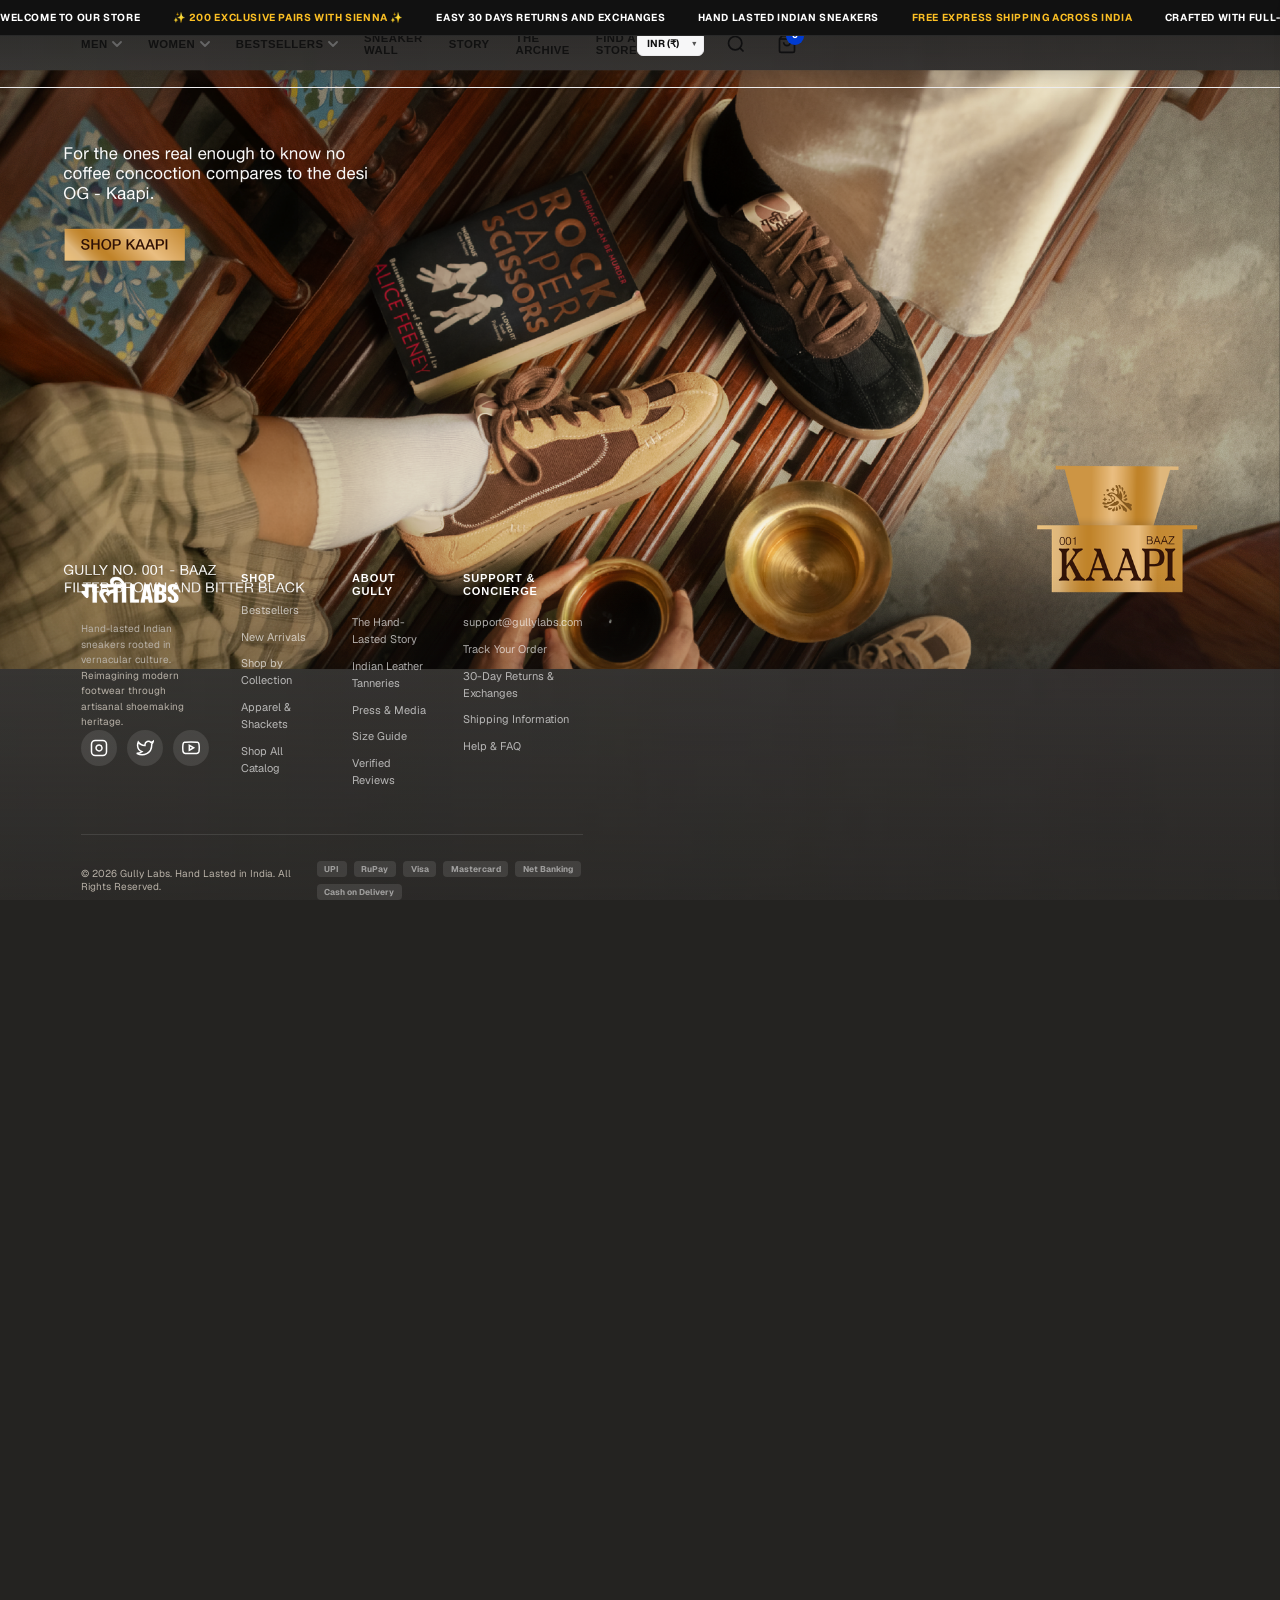
==== commit 9c27e5f4: "feat: integrate interactive 3D illuminated sneaker wall and camera showcase" ====
--- a/index.html
+++ b/index.html
@@ -336,32 +336,62 @@
          SECTION 1: Sneaker Collection Wall / Shop Grid (10 Products)
          SECTION 2: Single-Product Interactive Carousel with Glowing Orange Bar
          ========================================================================== -->
-    <section class="sneaker-showcase-wrapper" id="sneaker-wall-section" aria-label="Sneaker Collection Wall and Spotlight Carousel">
-      <div class="container">
-        <!-- SECTION 1 — SNEAKER COLLECTION WALL / SHOP GRID -->
-        <div class="sneaker-panel">
-          <div class="sneaker-section-header">
-            <div>
-              <span class="sneaker-section-eyebrow">Archival Wall 01 // 10 Silhouettes</span>
-              <h2 class="sneaker-section-title">Sneaker Collection Wall</h2>
-              <p class="sneaker-section-desc">
-                Ten hand-lasted Indian silhouettes captured side-on at uniform studio elevation. Click any pair to inspect in the spotlight study below.
-              </p>
-            </div>
-            <span class="sneaker-count-pill">10 Silhouettes &bull; Hand-Lasted</span>
-          </div>
-
-          <div class="sneaker-wall-grid" id="sneakerWallGrid">
-            <!-- Populated dynamically via js/sneaker-showcase.js -->
-          </div>
-        </div>
-
-        <!-- SECTION 2 — SINGLE-PRODUCT CAROUSEL -->
-        <div class="sneaker-carousel-section" id="sneakerCarouselSection">
-          <!-- Populated dynamically via js/sneaker-showcase.js -->
-        </div>
-      </div>
-    </section>
+    <section class="sneaker-showcase-wrapper" id="sneaker-wall-section" aria-label="Gully Labs Archival Sneaker Wall">
+      <div class="container">
+        <div class="gully-sneaker-stage">
+          <!-- Stage Top Bar -->
+          <div class="gully-stage-header">
+            <div class="gully-stage-brand">
+              <svg viewBox="0 0 32 32" aria-hidden="true"><path d="M3 3v26h10M16 3h5l8 8v10l-8 8h-5V3Z"/></svg>
+              <span>GULLY LABS <span style="color:#efa767;">//</span> ARCHIVAL WALL</span>
+            </div>
+            <nav class="gully-stage-nav" aria-label="Collection navigation">
+              <span class="nav-collection">
+                <a href="#scene" id="details" aria-current="page">Collection <span class="nav-count">01</span></a>
+                <button id="back" hidden><span aria-hidden="true">←</span> Collection</button>
+              </span>
+              <button data-studio-open>Studio Notes</button>
+              <a href="showcase.html" style="color:#efa767; font-weight:600;">Dedicated Wall ↗</a>
+            </nav>
+            <div class="header-actions" id="header-actions"></div>
+          </div>
+
+          <!-- Main Lit Wall Scene -->
+          <div class="scene" id="scene" tabindex="-1" aria-label="Gully Labs Archival footwear collection" data-mode="wall">
+            <picture>
+              <source media="(max-width:760px)" srcset="[data-uri]">
+              <img class="wall" src="media-v15/wall-1920.webp" srcset="media-v15/wall-1920.webp 1920w, media-v15/wall-3200.webp 3200w" sizes="100vw" fetchpriority="high" alt="Ten original footwear silhouettes displayed on glass shelves against a dark grey slate wall">
+            </picture>
+            <div class="collection-intro"><p>GULLY LABS / SERIES 01</p><h1>A different perspective.</h1></div>
+            <nav class="collection-index" aria-label="Choose a silhouette">
+              <div class="index-heading"><span>SELECT A SILHOUETTE</span><span>01—10</span></div>
+              <div class="index-designs"></div>
+            </nav>
+            <video class="camera" id="forward" muted playsinline preload="none" hidden></video>
+            <video class="camera" id="reverse" muted playsinline preload="none" hidden></video>
+            <div class="detail-frame" id="destination" hidden></div>
+          </div>
+
+          <!-- Stage Bottom Status Bar -->
+          <div class="gully-stage-footer">
+            <span class="footer-edition"><span class="live-dot" aria-hidden="true"></span> SERIES 01 <span class="footer-divider">/</span> 10 SILHOUETTES</span>
+            <p id="status" role="status">Hover to illuminate. Select to explore.</p>
+            <button data-studio-open>About this studio wall <span aria-hidden="true">↗</span></button>
+          </div>
+        </div>
+      </div>
+    </section>
+
+    <!-- Studio Notes Dialog -->
+    <dialog class="studio-dialog" id="studio-dialog" aria-labelledby="studio-title">
+      <button class="studio-close" aria-label="Close studio notes">Close <span aria-hidden="true">×</span></button>
+      <p class="studio-kicker">GULLY LABS / STUDIO NOTES</p>
+      <h2 id="studio-title">A study in form.<br>A different perspective.</h2>
+      <p>Ten hand-lasted Indian silhouettes. One shared architectural wall. An archival collection of textures, proportions, and unexpected details, made to be explored up close.</p>
+      <div class="studio-facts"><span>01 / EXPLORE THE WALL</span><span>02 / FIND YOUR SILHOUETTE</span><span>03 / MAKE IT YOURS</span></div>
+      <p class="studio-disclosure">Gully Labs Archival Series 01. Engineered for craftsmanship, tactile exploration, and daily wear.</p>
+      <button class="studio-explore">Explore the collection <span aria-hidden="true">↗</span></button>
+    </dialog>
 
     <!-- 7. The Art of Hand-Lasting (Craft Editorial Banner) -->
     <section class="editorial-craft-section" id="story">
@@ -915,6 +945,8 @@
 
   <!-- Scripts -->
   <script src="data/products.js"></script>
+  <script src="js/site.js"></script>
   <script src="js/app.js"></script>
+  <script defer src="js/sneaker-showcase.js"></script>
 </body>
 </html>
--- a/css/sneaker-showcase.css
+++ b/css/sneaker-showcase.css
@@ -1,810 +1,309 @@
+
 /* ==========================================================================
-   SNEAKER SHOWCASE MODULE (WALL & CAROUSEL)
-   Visual language: Premium, minimal, mid-grey panels, black text,
-   clean sans-serif type, soft orange accent glow used sparingly.
-   Responsive at 1440px, 768px, and 390px with zero layout shift.
+   GULLY LABS SNEAKER STAGE EMBED WRAPPER
    ========================================================================== */
-
-:root {
-  --sneaker-panel-bg: #eaeaea;        /* Mid-grey panel backdrop */
-  --sneaker-card-bg: #dfdfe2;         /* Cohesive studio grey tile */
-  --sneaker-card-border: rgba(0, 0, 0, 0.06);
-  --sneaker-accent-orange: #ff5500;   /* Signature neon/ember orange accent */
-  --sneaker-accent-glow: rgba(255, 85, 0, 0.45);
-  --sneaker-text-dark: #111111;
-  --sneaker-text-muted: #71717a;
-  --sneaker-radius: 12px;
-}
-
-/* ==========================================================================
-   WRAPPER CONTAINER & MID-GREY PANELS
-   ========================================================================== */
-
-.sneaker-showcase-wrapper {
+.gully-sneaker-stage {
+  position: relative;
+  background: #242321;
+  color: #f5f5f7;
+  border-radius: 16px;
+  overflow: hidden;
+  margin: 1.5rem 0 3.5rem;
+  box-shadow: 0 20px 60px rgba(0, 0, 0, 0.45);
+  font-family: Geist, system-ui, -apple-system, sans-serif;
+  isolation: isolate;
+}
+
+.gully-stage-header {
+  display: flex;
+  justify-content: space-between;
+  align-items: center;
+  padding: 1.25rem 2rem;
+  border-bottom: 1px solid rgba(255, 255, 255, 0.08);
+  background: rgba(24, 23, 21, 0.85);
+  backdrop-filter: blur(12px);
+  z-index: 10;
+  position: relative;
+}
+
+.gully-stage-brand {
+  display: flex;
+  align-items: center;
+  gap: 0.75rem;
+  font-family: Archivo, sans-serif;
+  font-weight: 700;
+  font-size: 0.95rem;
+  letter-spacing: 0.08em;
+  text-transform: uppercase;
+  color: #fff;
+  text-decoration: none;
+}
+
+.gully-stage-brand svg {
+  width: 22px;
+  height: 22px;
+  stroke: currentColor;
+  stroke-width: 2;
+  fill: none;
+}
+
+.gully-stage-nav {
+  display: flex;
+  align-items: center;
+  gap: 1.5rem;
+}
+
+.gully-stage-nav button,
+.gully-stage-nav a {
+  background: transparent;
+  border: none;
+  color: rgba(255, 255, 255, 0.75);
+  font-family: Geist, sans-serif;
+  font-size: 0.85rem;
+  cursor: pointer;
+  padding: 0.35rem 0.75rem;
+  border-radius: 6px;
+  transition: all 0.2s ease;
+  text-decoration: none;
+}
+
+.gully-stage-nav button:hover,
+.gully-stage-nav a:hover {
+  color: #fff;
+  background: rgba(255, 255, 255, 0.1);
+}
+
+.gully-stage-nav .nav-count {
+  font-size: 0.75rem;
+  opacity: 0.6;
+  margin-left: 0.25rem;
+}
+
+.gully-sneaker-stage .scene {
+  position: relative;
+  inset: auto;
+  margin: 0 auto;
   width: 100%;
-  padding: 2.5rem 0 4rem;
-  background-color: transparent;
-}
-
-.sneaker-panel {
-  background-color: var(--sneaker-panel-bg);
-  border-radius: var(--sneaker-radius);
-  padding: clamp(2rem, 4vw, 4rem) clamp(1.25rem, 3.5vw, 3.5rem);
-  margin-bottom: 2.5rem;
+  max-width: 1400px;
+  aspect-ratio: 43 / 24;
+  outline: none;
+}
+
+.gully-stage-footer {
+  display: flex;
+  justify-content: space-between;
+  align-items: center;
+  padding: 1rem 2rem;
+  background: rgba(24, 23, 21, 0.85);
+  border-top: 1px solid rgba(255, 255, 255, 0.08);
+  font-size: 0.82rem;
+  color: rgba(255, 255, 255, 0.6);
+  z-index: 10;
   position: relative;
-  box-shadow: 0 4px 24px rgba(0, 0, 0, 0.04);
-}
-
-.sneaker-section-header {
-  margin-bottom: 2rem;
-  display: flex;
-  justify-content: space-between;
-  align-items: flex-end;
-  flex-wrap: wrap;
-  gap: 1rem;
-}
-
-.sneaker-section-eyebrow {
-  display: inline-block;
-  font-family: var(--font-mono, monospace);
-  font-size: 0.72rem;
-  font-weight: 700;
-  letter-spacing: 0.16em;
+}
+
+.gully-stage-footer .footer-edition {
+  display: flex;
+  align-items: center;
+  gap: 0.5rem;
+  letter-spacing: 0.06em;
   text-transform: uppercase;
-  color: var(--sneaker-accent-orange);
-  margin-bottom: 0.35rem;
-}
-
-.sneaker-section-title {
-  font-family: var(--font-heading-family);
-  font-size: clamp(1.6rem, 2.5vw, 2.2rem);
-  font-weight: 700;
-  letter-spacing: -0.01em;
-  text-transform: uppercase;
-  color: var(--sneaker-text-dark);
-  margin: 0;
-  line-height: 1.15;
-}
-
-.sneaker-section-desc {
-  font-size: 0.92rem;
-  color: var(--sneaker-text-muted);
-  max-width: 620px;
-  margin: 0.35rem 0 0;
-  line-height: 1.5;
-}
-
-.sneaker-count-pill {
-  display: inline-flex;
-  align-items: center;
-  gap: 0.4rem;
-  padding: 0.35rem 0.85rem;
-  border-radius: 9999px;
-  background: rgba(0, 0, 0, 0.06);
-  font-family: var(--font-mono, monospace);
   font-size: 0.75rem;
-  font-weight: 700;
-  letter-spacing: 0.08em;
-  color: var(--sneaker-text-dark);
-  text-transform: uppercase;
-}
-
-/* ==========================================================================
-   SECTION 1 — SNEAKER COLLECTION WALL / SHOP GRID
-   Desktop: 5 per row, 2 rows (10 products)
-   Tablet: 3 per row
-   Mobile: 2 per row
-   ========================================================================== */
-
-.sneaker-wall-grid {
-  display: grid;
-  grid-template-columns: repeat(5, 1fr);
-  gap: clamp(1rem, 1.8vw, 1.6rem);
-  width: 100%;
-}
-
-@media (max-width: 1023px) {
-  .sneaker-wall-grid {
-    grid-template-columns: repeat(3, 1fr);
-  }
-}
-
-@media (max-width: 640px) {
-  .sneaker-wall-grid {
-    grid-template-columns: repeat(2, 1fr);
-    gap: 0.85rem;
-  }
-}
-
-/* Individual Sneaker Tile */
-.sneaker-wall-tile {
-  background-color: var(--sneaker-card-bg);
-  border: 1px solid var(--sneaker-card-border);
-  border-radius: 8px;
-  padding: 1.1rem 1rem 1rem;
-  display: flex;
-  flex-direction: column;
-  position: relative;
-  cursor: pointer;
-  text-decoration: none;
-  color: inherit;
-  transition: transform 0.28s cubic-bezier(0.2, 0.8, 0.2, 1),
-              box-shadow 0.28s cubic-bezier(0.2, 0.8, 0.2, 1),
-              border-color 0.28s ease,
-              background-color 0.28s ease;
-  user-select: none;
-  contain: layout paint;
-}
-
-/* Hover: subtle lift and soft orange accent glow under the shoe. No popups. */
-@media (hover: hover) {
-  .sneaker-wall-tile:hover {
-    transform: translateY(-4px);
-    box-shadow: 0 16px 28px -10px rgba(255, 85, 0, 0.28), 0 4px 12px rgba(0, 0, 0, 0.05);
-    border-color: rgba(255, 85, 0, 0.4);
-    background-color: #e5e5e8;
-  }
-  
-  .sneaker-wall-tile:hover .sneaker-tile-glow {
-    opacity: 1;
-    transform: scale(1.08);
-  }
-
-  .sneaker-wall-tile:hover .sneaker-tile-img {
-    transform: translateY(-2px);
-  }
-}
-
-/* Active Tile State (Synchronized with Section 2) */
-.sneaker-wall-tile.is-active {
-  border-color: var(--sneaker-text-dark);
-  box-shadow: 0 0 0 1.5px var(--sneaker-text-dark), 0 12px 24px -8px rgba(0, 0, 0, 0.1);
-  background-color: #e3e3e7;
-}
-
-.sneaker-wall-tile.is-active::after {
-  content: '';
-  position: absolute;
-  top: 8px;
-  right: 8px;
+}
+
+.gully-stage-footer .live-dot {
   width: 6px;
   height: 6px;
   border-radius: 50%;
-  background-color: var(--sneaker-accent-orange);
-  box-shadow: 0 0 6px 1px var(--sneaker-accent-orange);
-}
-
-/* Tile Image Stage (Stable aspect-ratio to prevent CLS jumping) */
-.sneaker-tile-stage {
-  position: relative;
-  width: 100%;
-  aspect-ratio: 4 / 3;
-  display: flex;
-  align-items: center;
-  justify-content: center;
-  margin-bottom: 0.85rem;
-  overflow: visible;
-}
-
-.sneaker-tile-img {
-  width: 92%;
-  height: 100%;
-  max-height: 110px;
-  object-fit: contain;
-  filter: drop-shadow(0 6px 10px rgba(0, 0, 0, 0.12));
-  transition: transform 0.3s cubic-bezier(0.2, 0.8, 0.2, 1);
-  position: relative;
-  z-index: 2;
-  pointer-events: none;
-}
-
-/* Soft orange accent glow positioned directly under the shoe */
-.sneaker-tile-glow {
-  position: absolute;
-  bottom: 6px;
-  left: 15%;
-  right: 15%;
-  height: 12px;
-  background: radial-gradient(ellipse at center, rgba(255, 85, 0, 0.55) 0%, rgba(255, 85, 0, 0.15) 55%, transparent 75%);
-  border-radius: 50%;
-  filter: blur(5px);
-  opacity: 0;
-  transform: scale(0.95);
-  transition: opacity 0.3s cubic-bezier(0.2, 0.8, 0.2, 1),
-              transform 0.3s cubic-bezier(0.2, 0.8, 0.2, 1);
-  z-index: 1;
-  pointer-events: none;
-}
-
-.sneaker-wall-tile.is-active .sneaker-tile-glow {
-  opacity: 0.85;
-}
-
-/* Tile Meta Details (Only code, name, price) */
-.sneaker-tile-meta {
-  display: flex;
-  flex-direction: column;
-  gap: 0.25rem;
-  margin-top: auto;
-}
-
-.sneaker-tile-code {
-  font-family: var(--font-mono, monospace);
-  font-size: 0.68rem;
-  font-weight: 700;
-  letter-spacing: 0.12em;
-  text-transform: uppercase;
-  color: var(--sneaker-text-muted);
-  line-height: 1.2;
-}
-
-.sneaker-tile-name {
-  font-family: var(--font-heading-family);
-  font-size: 0.88rem;
-  font-weight: 700;
-  color: var(--sneaker-text-dark);
-  margin: 0;
-  line-height: 1.25;
-  white-space: nowrap;
-  overflow: hidden;
-  text-overflow: ellipsis;
-}
-
-.sneaker-tile-price {
-  font-size: 0.85rem;
-  font-weight: 600;
-  color: var(--sneaker-text-dark);
-  margin-top: 0.15rem;
-  line-height: 1.2;
-}
-
-
-/* ==========================================================================
-   SECTION 2 — SINGLE-PRODUCT CAROUSEL
-   One large product centred on mid-grey panel.
-   Glowing orange bar beneath featured shoe.
-   Manual navigation: arrows, mobile swipe, keyboard, thumbnails/dots.
-   Syncs with Section 1.
-   ========================================================================== */
-
-.sneaker-carousel-section {
-  position: relative;
-  outline: none;
-}
-
-.sneaker-carousel-container {
-  display: flex;
-  flex-direction: column;
-  align-items: center;
-  position: relative;
-  width: 100%;
-}
-
-/* Large Showcase Stage (Fills most of section width) */
-.sneaker-stage-viewport {
-  position: relative;
-  width: 100%;
-  max-width: 960px;
-  min-height: 380px;
-  overflow: hidden;
-  display: flex;
-  align-items: center;
-  justify-content: center;
-  padding: 1.5rem 0 2rem;
-  touch-action: pan-y pinch-zoom;
-}
-
-.sneaker-stage-slider {
-  display: flex;
-  width: 100%;
-  transition: transform 0.45s cubic-bezier(0.16, 1, 0.3, 1);
-  will-change: transform;
-}
-
-.sneaker-stage-slide {
-  flex: 0 0 100%;
-  width: 100%;
-  display: flex;
-  flex-direction: column;
-  align-items: center;
-  justify-content: center;
-  position: relative;
-  padding: 1rem;
-  user-select: none;
-}
-
-/* Large Centred Product Image */
-.sneaker-stage-img-wrapper {
-  position: relative;
-  width: 100%;
-  max-width: 680px;
-  aspect-ratio: 16 / 10;
-  display: flex;
-  align-items: center;
-  justify-content: center;
-  margin: 0 auto;
-}
-
-.sneaker-stage-img {
-  width: 90%;
-  max-height: 320px;
-  object-fit: contain;
-  filter: drop-shadow(0 14px 20px rgba(0, 0, 0, 0.18));
-  transition: transform 0.4s ease;
-  position: relative;
-  z-index: 2;
-  pointer-events: none;
-}
-
-/* GLOWING ORANGE BAR & AMBIENT PEDESTAL GLOW BENEATH FEATURED SHOE */
-.sneaker-stage-glow-pedestal {
-  position: relative;
-  width: min(560px, 86%);
-  margin: 0.5rem auto 0;
-  display: flex;
-  flex-direction: column;
-  align-items: center;
-}
-
-/* Ambient Radial Glow */
-.sneaker-stage-ambient-glow {
-  position: absolute;
-  top: -24px;
-  left: 50%;
-  transform: translateX(-50%);
-  width: 110%;
-  height: 52px;
-  background: radial-gradient(ellipse at center, rgba(255, 85, 0, 0.48) 0%, rgba(255, 85, 0, 0.18) 45%, transparent 72%);
-  filter: blur(10px);
-  pointer-events: none;
-  z-index: 1;
-}
-
-/* High-intensity Glowing Orange Bar */
-.sneaker-stage-orange-bar {
-  width: 100%;
-  height: 3px;
-  background: linear-gradient(90deg, 
-    transparent 0%, 
-    rgba(255, 110, 0, 0.4) 15%, 
-    rgba(255, 85, 0, 0.9) 35%, 
-    #ff5500 50%, 
-    rgba(255, 85, 0, 0.9) 65%, 
-    rgba(255, 110, 0, 0.4) 85%, 
-    transparent 100%
-  );
-  border-radius: 9999px;
-  box-shadow: 0 0 16px 3px rgba(255, 85, 0, 0.7),
-              0 0 38px 8px rgba(255, 85, 0, 0.35);
-  position: relative;
-  z-index: 2;
-}
-
-/* Floor Light Reflection */
-.sneaker-stage-floor-reflection {
-  width: 70%;
-  height: 10px;
-  margin-top: 2px;
-  background: radial-gradient(ellipse at center, rgba(255, 85, 0, 0.28) 0%, transparent 70%);
-  filter: blur(3px);
-  pointer-events: none;
-}
-
-/* Previous / Next Arrow Controls */
-.sneaker-arrow-btn {
-  position: absolute;
-  top: 42%;
-  transform: translateY(-50%);
-  width: 48px;
-  height: 48px;
-  border-radius: 50%;
-  background: #ffffff;
-  border: 1px solid rgba(0, 0, 0, 0.12);
-  color: var(--sneaker-text-dark);
-  display: flex;
-  align-items: center;
-  justify-content: center;
+  background: #efa767;
+  box-shadow: 0 0 8px #efa767;
+}
+
+.gully-stage-footer button {
+  background: transparent;
+  border: none;
+  color: rgba(255, 255, 255, 0.7);
+  font-size: 0.82rem;
   cursor: pointer;
-  z-index: 10;
-  box-shadow: 0 6px 18px rgba(0, 0, 0, 0.12);
-  transition: all 0.2s cubic-bezier(0.2, 0.8, 0.2, 1);
-  outline: none;
-}
-
-.sneaker-arrow-btn:hover {
-  background: var(--sneaker-text-dark);
-  color: #ffffff;
-  border-color: var(--sneaker-text-dark);
-  transform: translateY(-50%) scale(1.06);
-}
-
-.sneaker-arrow-btn:active {
-  transform: translateY(-50%) scale(0.96);
-}
-
-.sneaker-arrow-prev {
-  left: 0.5rem;
-}
-
-.sneaker-arrow-next {
-  right: 0.5rem;
-}
-
-@media (min-width: 1024px) {
-  .sneaker-arrow-prev {
-    left: -1rem;
-  }
-  .sneaker-arrow-next {
-    right: -1rem;
-  }
-}
-
-/* Thumbnails & Dots Track */
-.sneaker-nav-track {
-  display: flex;
-  align-items: center;
-  justify-content: center;
-  gap: 0.5rem;
-  margin: 1.25rem 0 2rem;
-  flex-wrap: wrap;
-  max-width: 100%;
-}
-
-.sneaker-nav-dot {
-  width: 10px;
-  height: 10px;
-  border-radius: 50%;
-  background: rgba(0, 0, 0, 0.18);
-  border: none;
-  padding: 0;
-  cursor: pointer;
-  transition: all 0.2s ease;
-}
-
-.sneaker-nav-dot:hover {
-  background: rgba(0, 0, 0, 0.45);
-}
-
-.sneaker-nav-dot.is-active {
-  background: var(--sneaker-accent-orange);
-  width: 24px;
-  border-radius: 12px;
-  box-shadow: 0 0 10px 1px var(--sneaker-accent-orange);
-}
-
-/* Miniature Thumbnail Pills (Alternative high-luxury switcher) */
-.sneaker-thumbs-strip {
-  display: flex;
-  align-items: center;
-  gap: 0.5rem;
-  overflow-x: auto;
-  max-width: 100%;
-  padding: 0.5rem 0.25rem 1rem;
-  scrollbar-width: thin;
-}
-
-.sneaker-thumb-item {
-  flex: 0 0 auto;
-  width: 52px;
-  height: 42px;
-  border-radius: 6px;
-  background: var(--sneaker-card-bg);
-  border: 1px solid rgba(0, 0, 0, 0.1);
-  display: flex;
-  align-items: center;
-  justify-content: center;
-  cursor: pointer;
-  transition: all 0.2s ease;
-  padding: 2px;
-}
-
-.sneaker-thumb-item img {
-  width: 100%;
-  height: 100%;
-  object-fit: contain;
-}
-
-.sneaker-thumb-item.is-active {
-  border-color: var(--sneaker-accent-orange);
-  box-shadow: 0 0 0 1.5px var(--sneaker-accent-orange);
-  background: #ffffff;
-}
-
-/* ==========================================================================
-   CAROUSEL PRODUCT DETAILS & CONTROLS
-   Under/beside image: code, name, colour, price, size selector, add to cart
-   ========================================================================== */
-
-.sneaker-details-card {
-  width: 100%;
-  max-width: 720px;
-  background: #ffffff;
-  border-radius: var(--sneaker-radius);
-  padding: clamp(1.5rem, 3vw, 2.25rem);
-  box-shadow: 0 8px 30px rgba(0, 0, 0, 0.06);
-  border: 1px solid rgba(0, 0, 0, 0.06);
-  display: flex;
-  flex-direction: column;
-  gap: 1.25rem;
-}
-
-.sneaker-details-header {
-  display: flex;
-  justify-content: space-between;
-  align-items: flex-start;
-  flex-wrap: wrap;
-  gap: 0.75rem;
-  border-bottom: 1px solid #f0f0f2;
-  padding-bottom: 1.25rem;
-}
-
-.sneaker-details-code {
-  font-family: var(--font-mono, monospace);
-  font-size: 0.74rem;
-  font-weight: 700;
-  letter-spacing: 0.14em;
-  text-transform: uppercase;
-  color: var(--sneaker-text-muted);
-  margin-bottom: 0.25rem;
-}
-
-.sneaker-details-name {
-  font-family: var(--font-heading-family);
-  font-size: clamp(1.4rem, 2.2vw, 1.85rem);
-  font-weight: 700;
-  letter-spacing: -0.01em;
-  text-transform: uppercase;
-  color: var(--sneaker-text-dark);
-  margin: 0;
-  line-height: 1.2;
-}
-
-.sneaker-details-colour {
-  font-size: 0.88rem;
-  color: var(--sneaker-text-muted);
-  margin-top: 0.35rem;
-}
-
-.sneaker-details-price {
-  font-family: var(--font-heading-family);
-  font-size: clamp(1.35rem, 2vw, 1.65rem);
-  font-weight: 700;
-  color: var(--sneaker-text-dark);
-  white-space: nowrap;
-}
-
-/* Size Selector Section */
-.sneaker-size-section {
-  display: flex;
-  flex-direction: column;
-  gap: 0.6rem;
-}
-
-.sneaker-size-label-row {
-  display: flex;
-  justify-content: space-between;
-  align-items: center;
-  font-size: 0.82rem;
-  font-weight: 700;
-  text-transform: uppercase;
-  letter-spacing: 0.06em;
-  color: var(--sneaker-text-dark);
-}
-
-.sneaker-size-guide-btn {
-  background: none;
-  border: none;
-  font-size: 0.78rem;
-  color: var(--sneaker-text-muted);
-  text-decoration: underline;
-  cursor: pointer;
-  padding: 0;
-}
-
-.sneaker-size-pills-row {
-  display: flex;
-  flex-wrap: wrap;
-  gap: 0.5rem;
-}
-
-.sneaker-size-pill {
-  padding: 0.55rem 1rem;
-  border-radius: 6px;
-  border: 1.5px solid #e4e4e7;
-  background: #ffffff;
-  color: var(--sneaker-text-dark);
-  font-size: 0.85rem;
-  font-weight: 700;
-  cursor: pointer;
-  transition: all 0.18s cubic-bezier(0.2, 0.8, 0.2, 1);
-  min-width: 60px;
-  text-align: center;
-  outline: none;
-}
-
-.sneaker-size-pill:hover {
-  border-color: var(--sneaker-text-dark);
-  background: #f8f8f9;
-}
-
-.sneaker-size-pill.is-selected {
-  background: var(--sneaker-text-dark);
-  color: #ffffff;
-  border-color: var(--sneaker-text-dark);
-  box-shadow: 0 4px 12px rgba(0, 0, 0, 0.15);
-}
-
-.sneaker-size-pill.shake {
-  animation: sneakerShake 0.4s ease-in-out;
-}
-
-@keyframes sneakerShake {
-  0%, 100% { transform: translateX(0); }
-  20%, 60% { transform: translateX(-4px); }
-  40%, 80% { transform: translateX(4px); }
-}
-
-/* Actions Row & Add To Cart Button */
-.sneaker-actions-row {
-  display: flex;
-  flex-direction: column;
-  gap: 0.75rem;
-  margin-top: 0.5rem;
-}
-
-.sneaker-add-cart-btn {
-  width: 100%;
-  padding: 1.05rem 1.75rem;
-  background-color: var(--sneaker-text-dark);
-  color: #ffffff;
-  border: 1.5px solid var(--sneaker-text-dark);
-  border-radius: 8px;
-  font-family: var(--font-button-family);
-  font-size: 0.88rem;
-  font-weight: 700;
-  letter-spacing: 0.08em;
-  text-transform: uppercase;
-  cursor: pointer;
-  display: flex;
-  align-items: center;
-  justify-content: center;
-  gap: 0.65rem;
-  transition: all 0.22s cubic-bezier(0.2, 0.8, 0.2, 1);
-  box-shadow: 0 4px 14px rgba(0, 0, 0, 0.12);
-  outline: none;
-}
-
-.sneaker-add-cart-btn:hover {
-  background-color: #000000;
-  border-color: #000000;
-  transform: translateY(-1.5px);
-  box-shadow: 0 8px 22px rgba(0, 0, 0, 0.2);
-}
-
-.sneaker-add-cart-btn:active {
-  transform: translateY(0);
-}
-
-.sneaker-add-cart-btn.added-success {
-  background-color: #15803d;
-  border-color: #15803d;
-}
-
-.sneaker-guarantee-strip {
-  display: flex;
-  align-items: center;
-  justify-content: center;
-  gap: 1.5rem;
-  font-size: 0.75rem;
-  color: var(--sneaker-text-muted);
-  text-transform: uppercase;
-  letter-spacing: 0.04em;
-  padding-top: 0.5rem;
-  flex-wrap: wrap;
-}
-
-.sneaker-guarantee-item {
-  display: inline-flex;
-  align-items: center;
-  gap: 0.35rem;
-}
-
-/* ==========================================================================
-   RESPONSIVE TUNING (1440px, 768px, 390px)
-   ========================================================================== */
-
-/* Tablet (768px) */
-@media (max-width: 900px) {
-  .sneaker-panel {
-    padding: 2.25rem 1.5rem;
-  }
-  .sneaker-stage-viewport {
-    min-height: 320px;
-  }
-  .sneaker-stage-img {
-    max-height: 240px;
-  }
-  .sneaker-stage-glow-pedestal {
-    width: 90%;
-  }
-}
-
-/* Mobile (390px width & small smartphones) */
-@media (max-width: 480px) {
-  .sneaker-panel {
-    padding: 1.5rem 0.85rem;
-    border-radius: 8px;
-    margin-bottom: 1.75rem;
-  }
-  
-  .sneaker-section-header {
-    margin-bottom: 1.25rem;
-  }
-  
-  .sneaker-wall-grid {
-    gap: 0.65rem;
-  }
-
-  .sneaker-wall-tile {
-    padding: 0.85rem 0.65rem 0.75rem;
-  }
-
-  .sneaker-tile-code {
-    font-size: 0.62rem;
-  }
-
-  .sneaker-tile-name {
-    font-size: 0.78rem;
-  }
-
-  .sneaker-tile-price {
-    font-size: 0.78rem;
-  }
-
-  .sneaker-stage-viewport {
-    min-height: 240px;
-    padding: 0.75rem 0 1.25rem;
-  }
-
-  .sneaker-stage-img-wrapper {
-    aspect-ratio: 16 / 11;
-  }
-
-  .sneaker-stage-img {
-    max-height: 180px;
-    width: 95%;
-  }
-
-  .sneaker-stage-glow-pedestal {
-    width: 95%;
-    margin-top: 0.25rem;
-  }
-
-  .sneaker-arrow-btn {
-    width: 38px;
-    height: 38px;
-  }
-
-  .sneaker-arrow-prev {
-    left: 0.25rem;
-  }
-
-  .sneaker-arrow-next {
-    right: 0.25rem;
-  }
-
-  .sneaker-details-card {
-    padding: 1.25rem 1rem;
-  }
-
-  .sneaker-size-pill {
-    padding: 0.45rem 0.75rem;
-    font-size: 0.8rem;
-    min-width: 50px;
-  }
-
-  .sneaker-guarantee-strip {
-    gap: 0.75rem;
-    font-size: 0.7rem;
-  }
-}
+}
+
+.gully-stage-footer button:hover {
+  color: #fff;
+}
+
+/* Source: https://ascentastudio.com/last-dept/product-scene.css?v=20 */
+@font-face{font-family:Geist;src:url('../geist.woff2') format('woff2');font-weight:100 900;font-display:swap}
+@font-face{font-family:Archivo;src:url('../archivo-var.woff2') format('woff2');font-weight:100 900;font-display:swap}
+:root{--paper:#eeeae1;--ink:#242321;--muted:#b6afa5;--accent:#efa767;--line:#eeeae12b;color-scheme:dark}
+*{box-sizing:border-box}html,body{margin:0;width:100%;height:100%;overflow:hidden;background:var(--ink);color:var(--paper);font:13px Geist,Arial,sans-serif}
+body::before{content:'';position:fixed;inset:0;background:linear-gradient(#24232188,#24232188),url('../media-v15/wall-texture.webp') center top/auto 600%;z-index:0;pointer-events:none}
+button,a,select{-webkit-tap-highlight-color:transparent}button,select{font:inherit}button{cursor:pointer}a{color:inherit;text-decoration:none}button:disabled{cursor:default}
+[hidden]{display:none!important}button:focus-visible,a:focus-visible,select:focus-visible{outline:2px solid var(--accent);outline-offset:5px}
+.skip-link{position:fixed;left:20px;top:-60px;background:var(--paper);color:var(--ink);padding:12px;z-index:30}.skip-link:focus{top:10px}
+.site-header{position:fixed;inset:0 0 auto;height:88px;z-index:8;padding:0 42px;display:grid;grid-template-columns:1fr auto 1fr;align-items:center;gap:25px;background:linear-gradient(#242321e8,#242321a0 75%,transparent)}
+.brand{display:flex;align-items:center;gap:13px;width:max-content;font-family:Archivo,Arial,sans-serif;font-size:27px;font-weight:750;letter-spacing:-.055em;line-height:1}
+.brand-mark{width:28px;height:29px;fill:none;stroke:currentColor;stroke-width:1.7;transition:color 160ms}.brand-dot{color:var(--accent)}.brand:hover .brand-mark{color:var(--accent)}
+.site-nav{display:flex;align-items:center;gap:40px}.site-nav a,.site-nav button,.bag-toggle{appearance:none;border:0;background:none;color:var(--paper);font-size:11px;letter-spacing:.015em;padding:12px 0}
+.site-nav a,.site-nav button{position:relative}.site-nav a::after,.site-nav button::after{content:'';position:absolute;left:0;right:0;bottom:5px;height:1px;background:var(--accent);transform:scaleX(0);transform-origin:left;transition:transform 180ms}.site-nav a:hover::after,.site-nav button:hover::after,.site-nav a[aria-current]::after{transform:scaleX(1)}
+.nav-count{font-size:8px;color:#b7aa9b;vertical-align:super;margin-left:4px}.nav-collection{display:flex;align-items:center;min-width:92px}.header-actions{justify-self:end}.bag-toggle{font-variant-numeric:tabular-nums;min-width:65px;text-align:right;transition:color 180ms}.bag-toggle:hover{color:var(--accent)}
+.site-footer{position:fixed;z-index:7;bottom:0;left:0;right:0;min-height:64px;padding:0 42px;display:grid;grid-template-columns:1fr auto 1fr;align-items:center;gap:18px;background:linear-gradient(transparent,#242321b0 25%,#242321e8)}
+.footer-edition{display:flex;align-items:center;gap:11px;font-size:8px;letter-spacing:.13em;color:#bbb4a9}.live-dot{width:4px;height:4px;background:var(--accent);border-radius:50%}.footer-divider{opacity:.35}.site-footer p{font-size:10px;color:#b8b1a7;margin:0}.site-footer button{justify-self:end;border:0;background:none;padding:12px 0;color:#cbc3b7;font-size:10px}.site-footer button span{margin-left:15px;color:var(--accent)}
+.scene{position:absolute;inset:106px 0 68px;margin:auto;width:min(calc(100vw - 48px),calc((100dvh - 174px)*43/24));aspect-ratio:43/24;isolation:isolate;outline:0}
+.wall,.camera{position:absolute;inset:0;width:100%;height:100%;object-fit:fill}.wall,.camera,.detail-frame{mask-image:linear-gradient(to bottom,transparent,black 7%,black 94%,transparent),linear-gradient(to right,transparent,black 3%,black 97%,transparent);mask-composite:intersect}
+.camera{pointer-events:none}.detail-frame{position:absolute!important;inset:0;width:100%;height:100%;pointer-events:none}
+.led{position:absolute;pointer-events:none;opacity:0;transition:none}.led.on{opacity:1;transition:opacity 100ms ease-out}.hit{position:absolute;border:0;padding:0;background:none;cursor:pointer;color:transparent}.hit:focus-visible{outline:1px solid var(--accent);outline-offset:0}
+.collection-intro{position:absolute;top:1%;left:3.2%;z-index:1;pointer-events:none}.collection-intro p,.product-kicker,.purchase-note{font-size:8px;font-weight:400;letter-spacing:.17em;color:#d5bfa8;margin:0 0 13px}.collection-intro h1{font-family:Archivo,Arial,sans-serif;font-size:29px;font-weight:450;letter-spacing:-.045em;line-height:1.1;margin:0}.scene[data-mode]:not([data-mode="wall"]) .collection-intro{visibility:hidden}
+.holo-name{position:absolute;pointer-events:none;opacity:0;transform:translate(-50%,6px);color:#ffc28e;text-align:center;white-space:nowrap;font-size:clamp(7px,.9vw,14px);letter-spacing:.13em;text-shadow:0 0 12px #ff8b3460}.holo-name span{display:block;font-size:.5em;letter-spacing:.2em;opacity:.6;margin-top:3px}.holo-name.on{opacity:1;transform:translate(-50%,0);transition:opacity 90ms,transform 120ms}.scene[data-mode]:not([data-mode="wall"]) .holo-name{opacity:0!important}
+.scene-product{position:absolute;inset:0;pointer-events:none;z-index:3}.product-heading{position:absolute;left:3.2%;top:3.5%;width:35%;color:var(--paper);text-shadow:0 2px 20px #24232140}.product-kicker{font-size:9px;margin-bottom:20px}.product-heading h1{font-family:Archivo,Arial,sans-serif;font-size:clamp(30px,3.5vw,62px);font-weight:520;letter-spacing:-.055em;line-height:.98;margin:0 0 18px}.product-heading p:not(.product-kicker){font-size:12px;line-height:1.65;max-width:28ch;color:#c8c1b7;margin:0}
+.product-plane{position:absolute;top:5%;right:7%;width:clamp(240px,24vw,336px);pointer-events:auto;color:var(--paper);padding:0;text-shadow:0 1px 14px #24232155}
+.product-plane::before{content:'';position:absolute;z-index:-1;inset:-24px -25px;background:radial-gradient(ellipse at 60% 30%,#24232145,transparent 75%);filter:blur(18px);pointer-events:none}
+.purchase-note{font-size:8px;color:#c6b9aa;margin-bottom:18px}.purchase-header{display:flex;align-items:center;justify-content:space-between;gap:14px;padding-bottom:20px;border-bottom:1px solid var(--line);margin-bottom:24px}.product-color{font-size:11px;line-height:1.5;color:#d1c9bd;margin:0;max-width:57%}.product-price{font-size:27px;font-weight:450;letter-spacing:-.06em;line-height:1;margin:0;white-space:nowrap;font-variant-numeric:tabular-nums}
+.size-top{display:flex;justify-content:space-between;align-items:center;margin-bottom:8px}.size-label{font-size:10px;color:#ddd6cb}.size-unit{font-size:9px;letter-spacing:.1em;color:#b8ac9d}.size-control{position:relative;border-bottom:1px solid #eeeae17a;transition:border-color 160ms}.size-control::after{content:'';position:absolute;right:4px;top:18px;width:7px;height:7px;border-right:1px solid #ddd2c4;border-bottom:1px solid #ddd2c4;transform:rotate(45deg);pointer-events:none}.size-control:focus-within,.size-control:hover{border-color:var(--accent)}
+.size-select{display:block;appearance:none;width:100%;height:45px;border:0;background:transparent;border-radius:0;color:var(--paper);padding:0 28px 0 0;font-size:15px;font-weight:400;cursor:pointer;letter-spacing:-.02em}.size-select option{background:#292723;color:var(--paper);font-size:14px}.size-select:focus-visible{outline-offset:4px}
+.add-to-bag{position:relative;display:flex;align-items:center;justify-content:space-between;gap:18px;isolation:isolate;overflow:hidden;width:100%;min-height:53px;padding:0 19px;margin-top:23px;border:0;border-radius:0;background:var(--paper);color:#242321;transition:transform 160ms,box-shadow 200ms,background 200ms}
+.add-to-bag::before{content:'';position:absolute;inset:0;background:#eda366;z-index:-1;transform:translateY(102%);transition:transform 260ms cubic-bezier(.16,1,.3,1)}.add-to-bag:hover:not(:disabled)::before{transform:translateY(0)}.add-to-bag:hover:not(:disabled){box-shadow:0 6px 28px #ef9d5320;transform:translateY(-2px)}.add-to-bag:active:not(:disabled){transform:translateY(0) scale(.992)}.add-to-bag:disabled{background:#eeeae1c9;color:#24232185}
+.add-label{font-size:10px;font-weight:550;letter-spacing:.12em;text-transform:uppercase}.add-symbol{display:grid;place-items:center;width:23px;height:23px;transition:transform 200ms}.add-symbol svg{width:21px;height:21px;overflow:visible}.add-arrow{transition:transform 200ms,opacity 140ms}.add-check{opacity:0;stroke-dasharray:22;stroke-dashoffset:22;transition:stroke-dashoffset 260ms,opacity 140ms}.add-to-bag:hover:not(:disabled) .add-symbol{transform:rotate(-35deg)}.add-to-bag.is-added{background:#f0c7a2}.add-to-bag.is-added .add-arrow{opacity:0;transform:translateX(4px)}.add-to-bag.is-added .add-check{opacity:1;stroke-dashoffset:0}.add-to-bag.is-added .add-symbol{transform:none!important}
+.selection-message{position:absolute!important;width:1px;height:1px;padding:0;margin:-1px;overflow:hidden;clip:rect(0,0,0,0);white-space:nowrap;border:0}
+.product-more{border-top:1px solid var(--line);margin-top:20px;padding-top:14px;font-size:10px;line-height:1.6;color:#bfb5a8}.product-more summary{display:flex;justify-content:space-between;cursor:pointer;list-style:none;color:#d6cdbf;font-size:10px}.product-more summary::-webkit-details-marker{display:none}.product-more summary::after{content:'+';font-size:14px;font-weight:300;color:#c9ad91}.product-more[open] summary::after{content:'-'} .product-more p{margin:12px 0 0;max-width:34ch}
+.scene-product.ready .product-heading,.scene-product.ready .product-plane{animation:retail-arrive 120ms cubic-bezier(.2,.8,.2,1) both}@keyframes retail-arrive{from{opacity:0;translate:0 4px}to{opacity:1;translate:0 0}}
+.collection-index{display:none}
+.scene-bag{position:fixed;left:auto;right:14px;top:14px;bottom:14px;margin:0;width:min(430px,calc(100vw - 28px));height:calc(100dvh - 28px);max-height:none;max-width:none;border:0;border-radius:0;background:var(--paper);color:var(--ink);padding:30px;overflow:auto;box-shadow:-20px 0 90px #0003;outline:0;color-scheme:light}.scene-bag::backdrop,.studio-dialog::backdrop{background:#18171588;backdrop-filter:blur(8px)}
+.bag-header{display:flex;align-items:center;justify-content:space-between;border-bottom:1px solid #24232130;padding-bottom:22px}.bag-header h2{font-family:Archivo,Arial,sans-serif;font-size:25px;font-weight:500;letter-spacing:-.045em;margin:0}.bag-close{border:0;background:none;color:var(--ink);font-size:22px;padding:8px;line-height:1}.bag-lines{list-style:none;padding:0;margin:0}.bag-line{padding:26px 0;border-bottom:1px solid #24232125}.bag-line-name{font-size:16px;letter-spacing:-.025em;font-weight:500;margin:0 0 8px}.bag-line-meta{font-size:11px;line-height:1.6;color:#6c665b;margin:0 0 16px}.bag-line-controls{display:flex;align-items:center;gap:16px;font-size:12px}.bag-line-controls button{background:none;border:1px solid #24232140;color:var(--ink);min-height:30px;min-width:30px}.bag-line-controls .bag-remove{margin-left:auto;border:0;padding:0;color:#6b6257;font-size:10px;text-decoration:underline}.bag-subtotal{display:flex;justify-content:space-between;font-size:19px;letter-spacing:-.03em;margin:30px 0}.bag-note,.bag-empty{font-size:12px;line-height:1.7;color:#746c60}.bag-empty{padding-top:20px}.bag-note{margin-top:24px}.bag-checkout{width:100%;padding:17px;border:1px solid #24232125;background:#24232108;color:#756b5e;font-size:11px;cursor:default}
+.studio-dialog{width:min(680px,calc(100vw - 32px));max-height:calc(100dvh - 32px);padding:60px;border:0;border-radius:0;background:var(--paper);color:var(--ink);outline:0;color-scheme:light}.studio-close{position:absolute;right:24px;top:18px;border:0;background:none;color:var(--ink);font-size:10px;padding:10px}.studio-close span{font-size:18px;margin-left:12px}.studio-kicker{font-size:8px;letter-spacing:.15em;color:#7c7264;margin:12px 0 30px}.studio-dialog h2{font-family:Archivo,Arial,sans-serif;font-size:clamp(30px,3.3vw,48px);font-weight:450;letter-spacing:-.055em;line-height:1.05;margin:0 0 25px}.studio-dialog>p:not(.studio-kicker){font-size:13px;line-height:1.8;max-width:45ch}.studio-facts{display:grid;gap:13px;padding:25px 0;border-top:1px solid #24232125;border-bottom:1px solid #24232125;margin:30px 0;font-size:9px;letter-spacing:.08em;color:#6e6558}.studio-dialog .studio-disclosure{font-size:11px!important;color:#7c7265}.studio-explore{display:flex;justify-content:space-between;width:100%;padding:18px 0 0;border:0;background:none;color:var(--ink);font-size:11px}.studio-explore span{color:#a66635}
+@media(max-width:1100px) and (min-width:761px){.site-header{padding:0 28px}.site-footer{padding:0 28px}.product-plane{right:2%;top:3%;width:250px}.purchase-header{padding-bottom:13px;margin-bottom:15px}.purchase-note{margin-bottom:12px}.product-heading h1{font-size:38px}.product-heading{width:39%;left:2%}.product-kicker{font-size:8px}.product-heading p:not(.product-kicker){font-size:11px}.add-to-bag{margin-top:18px;min-height:49px}.product-more{margin-top:16px;padding-top:11px}.site-nav{gap:25px}}
+@media(max-width:760px){
+ .site-header{height:76px;padding:0 20px;display:flex;gap:22px}.brand{font-size:22px;gap:9px;white-space:nowrap}.brand-mark{width:23px;height:25px}.site-nav{margin-left:auto;gap:18px}.nav-collection{display:none}.site-nav a,.site-nav button,.bag-toggle{font-size:10px}.header-actions{margin-left:0}.bag-toggle{min-width:50px}.site-footer{min-height:44px;padding:0 20px;display:flex;justify-content:space-between;gap:10px}.footer-edition{font-size:7px;letter-spacing:.07em;gap:8px}.site-footer #status{display:none}.site-footer button{font-size:9px}.site-footer button span{margin-left:7px}
+ .scene{top:180px;bottom:auto;left:0;right:0;margin:0 auto;width:100%;max-width:none}.wall,.camera,.detail-frame{mask-image:linear-gradient(to bottom,transparent,black 8%,black 95%,transparent)}
+ .collection-intro{top:-76px;left:20px}.collection-intro p{font-size:8px;margin-bottom:13px}.collection-intro h1{font-size:25px}
+ .product-heading{left:20px;top:auto;bottom:calc(100% + 17px);width:calc(100% - 40px)}.product-kicker{font-size:8px;margin-bottom:12px}.product-heading h1{font-size:32px;font-weight:500;margin-bottom:9px}.product-heading p:not(.product-kicker){font-size:10px;line-height:1.5;max-width:none}
+ .product-plane{left:20px;right:20px;top:calc(100% + 18px);width:auto;max-height:calc(100dvh - 55.814vw - 254px);overflow:auto;scrollbar-width:thin;scrollbar-color:#a68766 transparent}.product-plane::before{display:none}.purchase-note{font-size:7px;margin-bottom:10px}.purchase-header{padding-bottom:12px;margin-bottom:14px}.product-price{font-size:25px}.product-color{font-size:10px}.size-label{font-size:10px}.size-top{margin-bottom:5px}.size-select{height:41px;font-size:14px}.size-control::after{top:16px}.add-to-bag{min-height:49px;margin-top:17px;padding:0 17px}.add-label{font-size:10px}.product-more{margin-top:15px;padding-top:12px;font-size:10px}.product-more p{margin-top:9px;max-width:100%}.holo-name{font-size:6px;letter-spacing:.09em}.holo-name span{font-size:4px}
+ .scene-bag{padding:25px;width:calc(100vw - 20px);right:10px;top:10px;bottom:10px;height:calc(100dvh - 20px)}.studio-dialog{padding:43px 28px 32px}.studio-facts{margin:22px 0;padding:20px 0}.studio-dialog h2{font-size:34px}
+ body:has(.scene[data-mode="detail"]) .nav-collection{display:flex;min-width:0}.site-nav #back{font-size:9px}.site-nav #back span{margin-right:4px}body:has(.scene[data-mode="detail"]) .site-nav>[data-studio-open]{display:none}
+}
+@media(max-width:760px) and (max-height:720px){.scene{top:160px}.collection-intro{top:-59px}.collection-intro p{margin-bottom:9px}.collection-intro h1{font-size:22px}.product-heading{bottom:calc(100% + 12px)}.product-kicker{margin-bottom:8px}.product-heading h1{font-size:28px;margin-bottom:6px}.product-plane{max-height:calc(100dvh - 55.814vw - 234px)}.purchase-note{margin-bottom:8px}.purchase-header{padding-bottom:9px;margin-bottom:10px}.add-to-bag{margin-top:14px;min-height:46px}.product-more{margin-top:12px;padding-top:9px}}
+@media(prefers-reduced-motion:reduce){*,*::before,*::after{animation:none!important;transition:none!important;scroll-behavior:auto!important}}
+@media(max-width:760px){
+ .scene[data-mode="wall"] .collection-index{display:block;position:absolute;left:20px;right:20px;top:calc(100% + 22px);max-height:calc(100dvh - 55.814vw - 250px);overflow:auto;scrollbar-width:thin;scrollbar-color:#a68765 transparent}
+ .index-heading{display:flex;justify-content:space-between;gap:15px;margin-bottom:12px;font-size:7px;letter-spacing:.12em;color:#b2a99d}.index-heading span:last-child{color:#d0b295}
+ .index-designs{display:grid;grid-template-columns:1fr 1fr;column-gap:22px}.index-designs button{display:grid;grid-template-columns:24px 1fr 12px;gap:5px;align-items:center;text-align:left;min-height:42px;padding:0;border:0;border-bottom:1px solid #eeeae11a;background:none;color:#e2dbd0;font-size:12px}.index-number{font-size:8px;color:#a29583}.index-designs button>span:last-child{font-size:11px;color:#bf9c78}.index-designs button:hover{color:var(--accent)}
+}
+@media(max-width:760px) and (max-height:720px){.scene[data-mode="wall"] .collection-index{max-height:calc(100dvh - 55.814vw - 230px)}.index-designs button{min-height:34px}.index-heading{margin-bottom:9px}}
+@media(max-width:760px) and (max-height:720px){.product-plane .purchase-note,.size-top{display:none}.size-select{height:38px}.product-more{margin-top:8px;padding-top:6px}}
+
+/* Full-bleed world. The original projection is preserved across stills and video. */
+@media(min-width:761px){
+ .scene{inset:-9999px;margin:auto;width:100vw;height:calc(100vw * 24 / 43);aspect-ratio:43/24}
+ .wall,.camera,.detail-frame{mask-image:linear-gradient(to bottom,transparent,#000 4%,#000 96%,transparent);mask-composite:add}
+ .collection-intro{left:calc((100% - 100vw)/2 + 48px);top:calc((100% - 100dvh)/2 + 117px)}
+ .product-heading{left:calc((100% - 100vw)/2 + 48px);top:calc((100% - 100dvh)/2 + 123px);width:32vw}
+ .product-plane{right:calc((100% - 100vw)/2 + 52px);top:calc((100% - 100dvh)/2 + 121px);width:clamp(260px,24vw,336px)}
+ .site-header{background:linear-gradient(#242321bf,transparent)}.site-footer{background:linear-gradient(transparent,#242321a8)}
+}
+.shoe-visual{position:relative;overflow:hidden;isolation:isolate;aspect-ratio:1120/768;background:#343130}.shoe-visual img{pointer-events:none;user-select:none}
+.bag-line{display:grid;grid-template-columns:105px minmax(0,1fr);gap:19px;align-items:start}
+.bag-line-photo{width:105px;aspect-ratio:1120/768;margin-top:2px}.bag-line-photo>img{object-fit:fill}.bag-line-copy{min-width:0}
+.bag-line-name{font-size:14px;margin-bottom:6px}.bag-line-meta{font-size:10px;margin-bottom:7px}.bag-line-price{font-size:12px;margin:0 0 15px;font-variant-numeric:tabular-nums}
+.bag-line-controls{gap:10px}.bag-line-controls .bag-remove{font-size:9px}
+.bag-flight{position:fixed;width:90px;height:60px;pointer-events:none;z-index:20;border-radius:10px;box-shadow:0 8px 25px #0005;outline:1px solid #efc29850;will-change:transform,opacity}
+/* A tactile capsule: magnetic icon, pointer light, physical press and bag receipt. */
+.add-to-bag{border-radius:100px;min-height:68px;padding:7px 9px 7px 24px;background:#f3eade;box-shadow:inset 0 1px #fff9,0 3px 0 #0002;overflow:hidden}
+.add-to-bag::before{background:linear-gradient(100deg,#f2d1aa,#efb477);transform:translateX(-101%);transition:transform 360ms cubic-bezier(.16,1,.3,1)}
+.add-to-bag::after{content:'';position:absolute;inset:0;pointer-events:none;background:radial-gradient(110px circle at var(--pointer-x,50%) 50%,#fff8,transparent);opacity:0;transition:opacity 180ms;z-index:-1}
+.add-to-bag:not(:disabled):hover::before{transform:translateX(0)}.add-to-bag:not(:disabled):hover::after{opacity:1}
+.add-copy{display:flex;flex-direction:column;gap:5px;text-align:left;min-width:0}.add-label{font-size:11px;font-weight:600;letter-spacing:.04em;text-transform:none}.add-hint{font-size:8px;font-weight:400;letter-spacing:.015em;color:#5f4a37;white-space:nowrap}
+.add-symbol{width:48px;height:48px;flex-shrink:0;background:#27231f;color:#f4dfc7;border-radius:50%;transform:translate(var(--icon-x,0px),var(--icon-y,0px));transition:transform 230ms cubic-bezier(.2,.8,.2,1),background 230ms;box-shadow:0 2px 6px #0002}
+.add-symbol svg{width:22px;height:22px}.add-to-bag:hover:not(:disabled) .add-symbol{transform:translate(var(--icon-x,0px),var(--icon-y,0px)) rotate(-8deg);background:#33251a}
+.add-to-bag:active:not(:disabled){transform:translateY(1px) scale(.985);box-shadow:inset 0 2px 10px #0002}
+.add-to-bag:disabled{background:#eee6dbb8;box-shadow:none}.add-to-bag:disabled .add-symbol{background:#3b36318c;color:#e1d6c9}.add-to-bag:disabled .add-hint{color:#4b443b99}
+.add-to-bag.is-added .add-symbol{background:#3d4c34;transform:none!important}.add-to-bag.is-added{background:#ede4d5}
+.mobile-collection,.mobile-selection{display:none}
+@media(max-width:1100px) and (min-width:761px){.product-plane{right:calc((100% - 100vw)/2 + 28px);width:270px}.product-heading{left:calc((100% - 100vw)/2 + 28px)}.add-to-bag{min-height:63px;padding-left:20px}.add-symbol{width:44px;height:44px}}
+@media(max-width:760px){
+ .scene{inset:0;margin:0;width:100%;height:100dvh;aspect-ratio:auto;visibility:hidden;pointer-events:none}
+ .scene>.wall,.scene>.led,.scene>.hit,.scene>.collection-intro,.scene>.collection-index,.scene>.holo-name{display:none!important}
+ .mobile-collection{display:block;position:fixed;inset:0;overflow:auto;overscroll-behavior:contain;padding:103px 0 62px;scrollbar-width:none;z-index:1;-webkit-overflow-scrolling:touch}
+ .mobile-collection-heading{padding:0 22px 28px}.mobile-collection-heading p{font-size:8px;letter-spacing:.13em;color:#cbb8a2;margin:0 0 18px}.mobile-collection-heading h1{font-family:Archivo,Arial,sans-serif;font-size:38px;font-weight:450;letter-spacing:-.055em;line-height:1.02;margin:0 0 15px}.mobile-collection-heading>span{font-size:10px;color:#c3b9aa}
+ .mobile-shelves{display:grid;grid-template-columns:repeat(2,minmax(0,1fr));gap:22px 0;padding:0 6px}
+ .mobile-shoe{padding:0;border:0;background:none;text-align:left;color:var(--paper);min-width:0;position:relative}
+ .mobile-shoe-photo{width:100%;mask-image:linear-gradient(to bottom,transparent,#000 12%,#000 96%,transparent)}
+ .mobile-shoe-photo>img:not(.tile-led){filter:brightness(.92);transition:filter 180ms}.mobile-shoe .tile-led{opacity:0;transition:none}
+ .mobile-shoe[aria-pressed="true"] .tile-led{opacity:1;transition:opacity 140ms}.mobile-shoe[aria-pressed="true"] .mobile-shoe-photo>img:not(.tile-led){filter:brightness(1.04)}
+ .mobile-shoe-meta{display:flex;align-items:center;justify-content:space-between;gap:5px;padding:13px 12px 6px;font-size:10px;letter-spacing:-.025em;min-height:38px}.mobile-shoe-meta span:last-child{font-size:10px;color:#b7aa9a}
+ .mobile-shoe[aria-pressed="true"] .mobile-shoe-meta{color:#efbb87}.mobile-shoe[aria-pressed="true"]::after{content:'';position:absolute;width:20px;height:1px;background:var(--accent);left:12px;bottom:0}
+ .mobile-selection:not([hidden]){display:flex;position:fixed;bottom:48px;left:12px;right:12px;z-index:6;padding:14px 16px;gap:14px;align-items:center;justify-content:space-between;background:#ede6db;color:#25221d;border:1px solid #fff6;border-radius:6px;box-shadow:0 8px 35px #0004}
+ .mobile-selection p{font-size:11px;font-weight:550;margin:0 0 4px}.mobile-selection span{font-size:9px;color:#786b5c}.mobile-selection button{border:0;background:#29241f;color:#f4dec5;padding:12px 13px;border-radius:30px;white-space:nowrap;font-size:10px;min-height:42px}
+ .has-mobile-selection .mobile-collection{padding-bottom:160px}
+ .mobile-detail .mobile-collection{visibility:hidden}.mobile-detail .scene{visibility:visible;pointer-events:auto}
+ .mobile-detail .scene>.detail-frame{inset:auto 0 auto!important;top:184px!important;width:100%;height:calc(100vw * 24 / 43);mask-image:linear-gradient(to bottom,transparent,#000 7%,#000 94%,transparent)}
+ .mobile-detail .product-heading{top:91px;bottom:auto;left:22px;width:calc(100% - 44px)}.mobile-detail .product-heading h1{font-size:32px;margin-bottom:9px}.mobile-detail .product-kicker{margin-bottom:12px}
+ .mobile-detail .product-plane{top:calc(184px + 55.814vw + 13px);left:22px;right:22px;width:auto;max-height:calc(100dvh - 55.814vw - 255px);overflow:auto;padding-bottom:8px}
+ .mobile-detail .purchase-note{display:none}.mobile-detail .purchase-header{margin-bottom:13px;padding-bottom:12px}.mobile-detail .size-top{display:flex;margin-bottom:3px}.mobile-detail .size-select{height:38px}.mobile-detail .add-to-bag{min-height:64px;margin-top:16px;padding:7px 8px 7px 23px}.mobile-detail .add-symbol{width:46px;height:46px}.mobile-detail .product-more{margin-top:15px;padding-top:12px}
+ .mobile-detail .site-nav>[data-studio-open]{display:none}.mobile-detail .nav-collection{display:flex}
+ .bag-line{grid-template-columns:88px minmax(0,1fr);gap:15px}.bag-line-photo{width:88px}.bag-line-name{font-size:13px}.bag-line-controls{gap:10px}.bag-line-controls button{min-width:29px}
+ .site-header{background:linear-gradient(#242321f0,#242321bd 75%,transparent)}
+}
+@media(max-width:760px) and (max-height:720px){
+ .mobile-detail .product-heading{top:84px}.mobile-detail .product-kicker{margin-bottom:9px}.mobile-detail .product-heading h1{font-size:28px}
+ .mobile-detail .scene>.detail-frame{top:164px!important}.mobile-detail .product-plane{top:calc(164px + 55.814vw + 10px);max-height:calc(100dvh - 55.814vw - 222px)}
+ .mobile-detail .size-top{display:none}.mobile-detail .purchase-header{padding-bottom:8px;margin-bottom:7px}.mobile-detail .size-select{height:35px}.mobile-detail .add-to-bag{min-height:58px;margin-top:12px;padding-top:5px;padding-bottom:5px}.mobile-detail .add-symbol{width:44px;height:44px}.mobile-detail .product-more{margin-top:10px;padding-top:8px}
+}
+@media(prefers-reduced-motion:reduce){.add-to-bag:hover:not(:disabled),.add-to-bag:hover:not(:disabled) .add-symbol{transform:none!important}}
+/* One continuous mobile wall, one decoded bitmap. The cards contain no photo tiles. */
+@media(max-width:760px){
+ body::before{background:#353330}
+ .mobile-collection{background:#353330}
+ .mobile-shelves{padding:0;gap:0;background:url('../media-v18/mobile-wall.webp') top left/100% 100% no-repeat}
+ .mobile-shoe{height:calc(100vw * 960 / 2240)}
+ .mobile-shoe-photo{position:absolute;inset:0 0 auto;height:calc(100vw * 768 / 2240);aspect-ratio:1120/768;mask-image:none;background:none;overflow:hidden}
+ .mobile-shoe-photo .tile-led{position:absolute;left:0;top:76.822917%;width:100%;height:23.177083%;max-width:none;opacity:0}
+ .mobile-shoe-meta{position:absolute;left:0;right:0;bottom:12px;padding:0 18px;min-height:20px}
+ .mobile-shoe[aria-pressed="true"]::after{left:18px;bottom:10px}
+ .mobile-detail.mobile-traveling .mobile-collection{visibility:visible;pointer-events:none}
+ .mobile-camera-flight{position:fixed;z-index:5;pointer-events:none;overflow:hidden;transform-origin:50% 50%;will-change:transform,clip-path;backface-visibility:hidden}
+ .mobile-camera-flight img{display:block;width:100%;height:100%;object-fit:fill}
+ .mobile-detail .scene>.detail-frame{mask-image:none}
+ .mobile-detail.mobile-traveling .product-heading,.mobile-detail.mobile-traveling .product-plane{visibility:hidden}
+ .mobile-collection{isolation:isolate;contain:layout style}
+}
+@media(max-width:760px){
+ body::before,.mobile-collection{background:#353330 url('../media-v18/wall-texture.webp') center top/100vw auto}
+ .mobile-shelves{background-image:url('../media-v18/mobile-wall.webp')}
+ .mobile-shoe-photo .tile-led{max-width:none;transition:none!important}
+ .mobile-shoe[aria-pressed="true"] .tile-led{transition:none!important}
+ .mobile-world{background:url('../media-v18/mobile-wall.webp') 0 0/100% 100% no-repeat}
+ .mobile-world-lights{position:absolute!important;inset:0;width:100%!important;height:100%!important;max-width:none;pointer-events:none}
+ .mobile-camera-flight{overflow:hidden;background:#353330;transform:none;clip-path:none}
+ .mobile-camera-flight .mobile-world{will-change:transform;backface-visibility:hidden}
+ .mobile-detail .scene>.detail-frame{overflow:hidden!important}
+ .mobile-detail.mobile-traveling .mobile-collection{visibility:hidden!important}
+ .scene .wall{display:none!important}
+}
+/* The detail uses exactly one column: adjacent products never enter the frame. */
+@media(max-width:760px){
+ body::before,.mobile-collection{background-image:url('../media-v18/wall-texture.webp')}
+ .mobile-shelves{background-image:url('../media-v18/mobile-wall.webp')}
+ .mobile-world{background:none;contain:paint}
+ .mobile-world-photo{position:absolute;inset:0;width:100%;height:100%;max-width:none;pointer-events:none}
+ .mobile-camera-flight{will-change:transform}
+ .mobile-shelves{mask-image:linear-gradient(to bottom,transparent,#000 16px)}
+ .mobile-detail .scene>.detail-frame{height:calc(100vw * 768 / 1120)!important;aspect-ratio:1120/768}
+ .mobile-detail .product-plane{top:calc(184px + 68.57143vw + 10px);max-height:calc(100dvh - 68.57143vw - 252px)}
+ .mobile-detail .purchase-header{padding-bottom:9px;margin-bottom:9px}
+ .mobile-detail .add-to-bag{margin-top:12px}
+}
+@media(max-width:760px) and (max-height:720px){
+ .mobile-detail .product-plane{top:calc(164px + 68.57143vw + 10px);max-height:calc(100dvh - 68.57143vw - 222px)}
+ .mobile-detail .product-more{margin-top:8px;padding-top:6px}
+ .mobile-detail .add-to-bag{margin-top:8px;min-height:52px}
+}
+
+/* Keep the stationary, enlarged detail backdrop out of the camera compositor. */
+@media(max-width:760px){
+ .mobile-traveling .scene{visibility:hidden!important}
+ .mobile-traveling::before{visibility:hidden}
+}
+
+
+/* Inline style */
+ .go1475592160{height:0;}.go1671063245{height:auto;}.go1888806478{display:flex;flex-wrap:wrap;flex-grow:1;}@media (min-width:600px){.go1888806478{flex-grow:initial;min-width:288px;}}.go167266335{background-color:#313131;font-size:0.875rem;line-height:1.43;letter-spacing:0.01071em;color:#fff;align-items:center;padding:6px 16px;border-radius:4px;box-shadow:0px 3px 5px -1px rgba(0,0,0,0.2),0px 6px 10px 0px rgba(0,0,0,0.14),0px 1px 18px 0px rgba(0,0,0,0.12);}.go3162094071{padding-left:20px;}.go3844575157{background-color:#313131;}.go1725278324{background-color:#43a047;}.go3651055292{background-color:#d32f2f;}.go4215275574{background-color:#ff9800;}.go1930647212{background-color:#2196f3;}.go946087465{display:flex;align-items:center;padding:8px 0;}.go703367398{display:flex;align-items:center;margin-left:auto;padding-left:16px;margin-right:-8px;}.go3963613292{width:100%;position:relative;transform:translateX(0);top:0;right:0;bottom:0;left:0;min-width:288px;}.go1141946668{box-sizing:border-box;display:flex;max-height:100%;position:fixed;z-index:1400;height:auto;width:auto;transition:top 300ms ease 0ms,right 300ms ease 0ms,bottom 300ms ease 0ms,left 300ms ease 0ms,max-width 300ms ease 0ms;pointer-events:none;max-width:calc(100% - 40px);}.go1141946668 .notistack-CollapseWrapper{padding:6px 0px;transition:padding 300ms ease 0ms;}@media (max-width:599.95px){.go1141946668{width:100%;max-width:calc(100% - 32px);}}.go3868796639 .notistack-CollapseWrapper{padding:2px 0px;}.go3118922589{top:14px;flex-direction:column;}.go1453831412{bottom:14px;flex-direction:column-reverse;}.go4027089540{left:20px;}@media (min-width:600px){.go4027089540{align-items:flex-start;}}@media (max-width:599.95px){.go4027089540{left:16px;}}.go2989568495{right:20px;}@media (min-width:600px){.go2989568495{align-items:flex-end;}}@media (max-width:599.95px){.go2989568495{right:16px;}}.go4034260886{left:50%;transform:translateX(-50%);}@media (min-width:600px){.go4034260886{align-items:center;}}
+
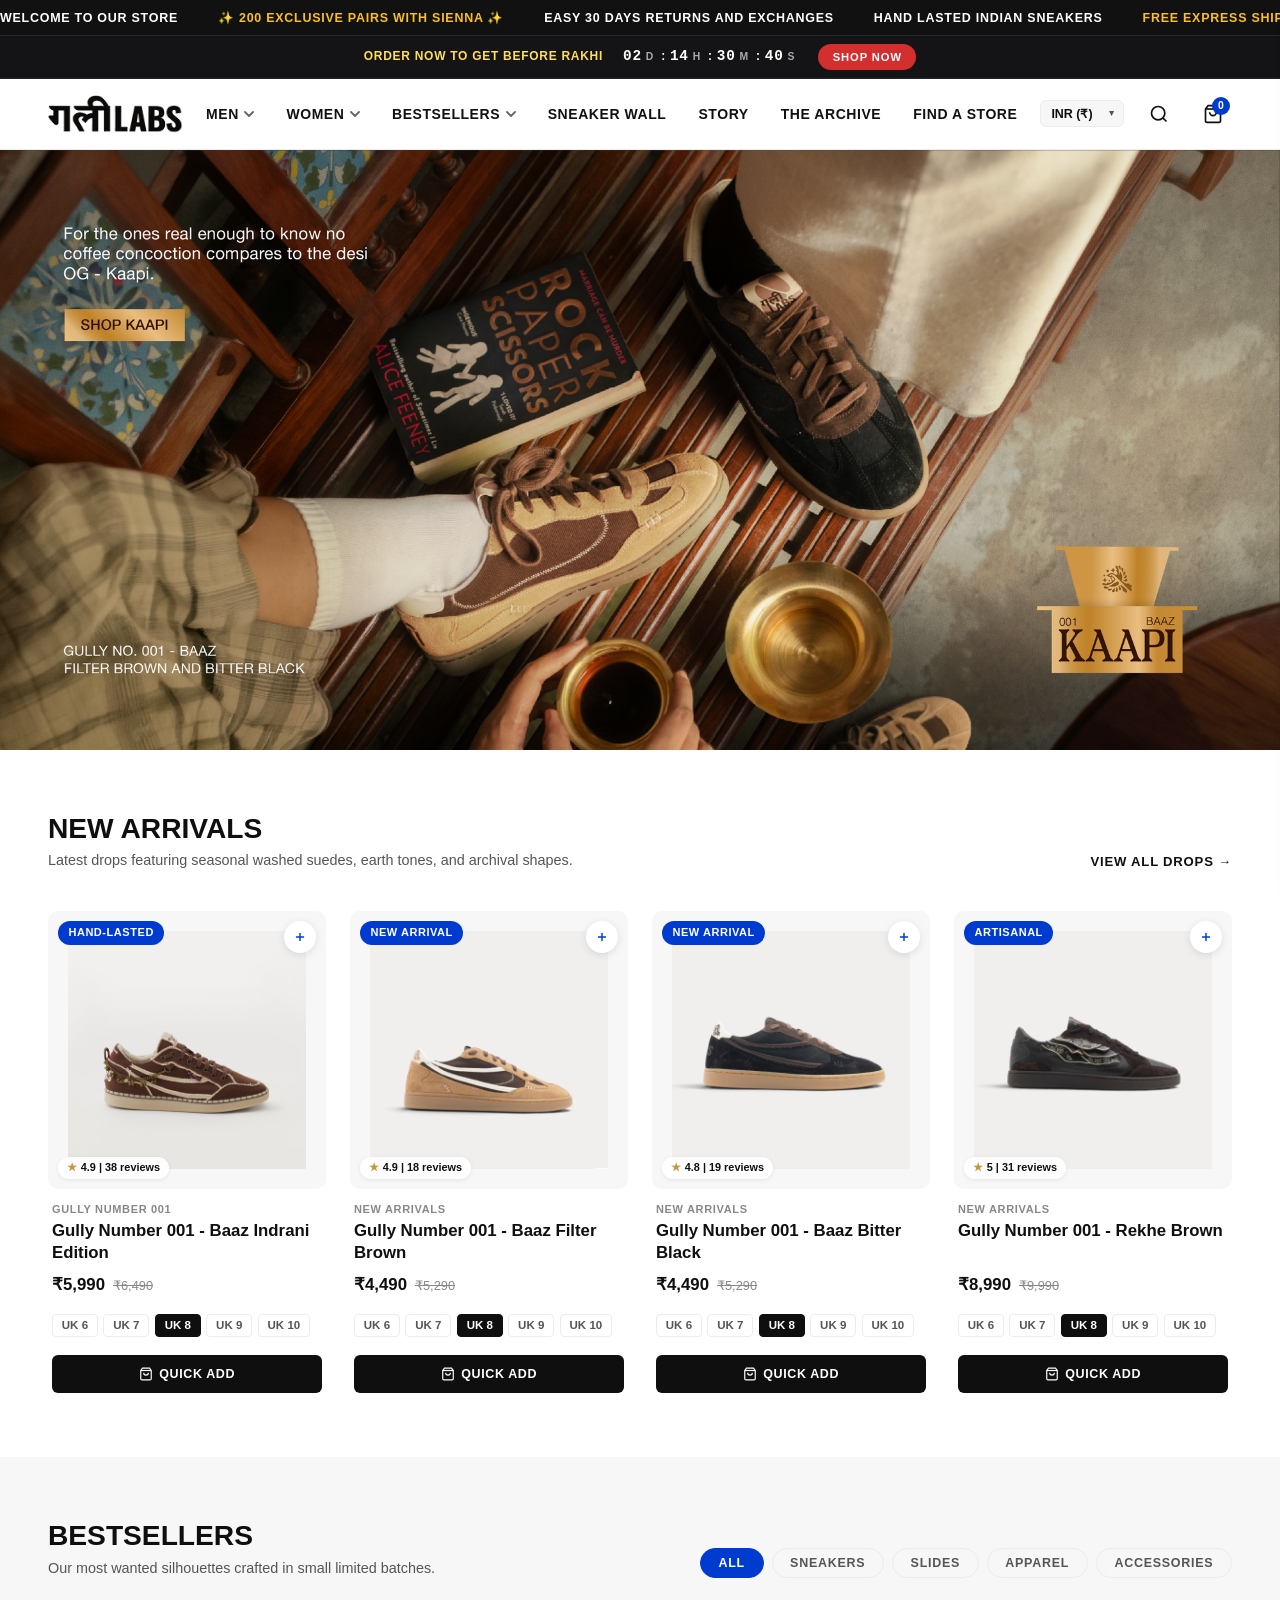
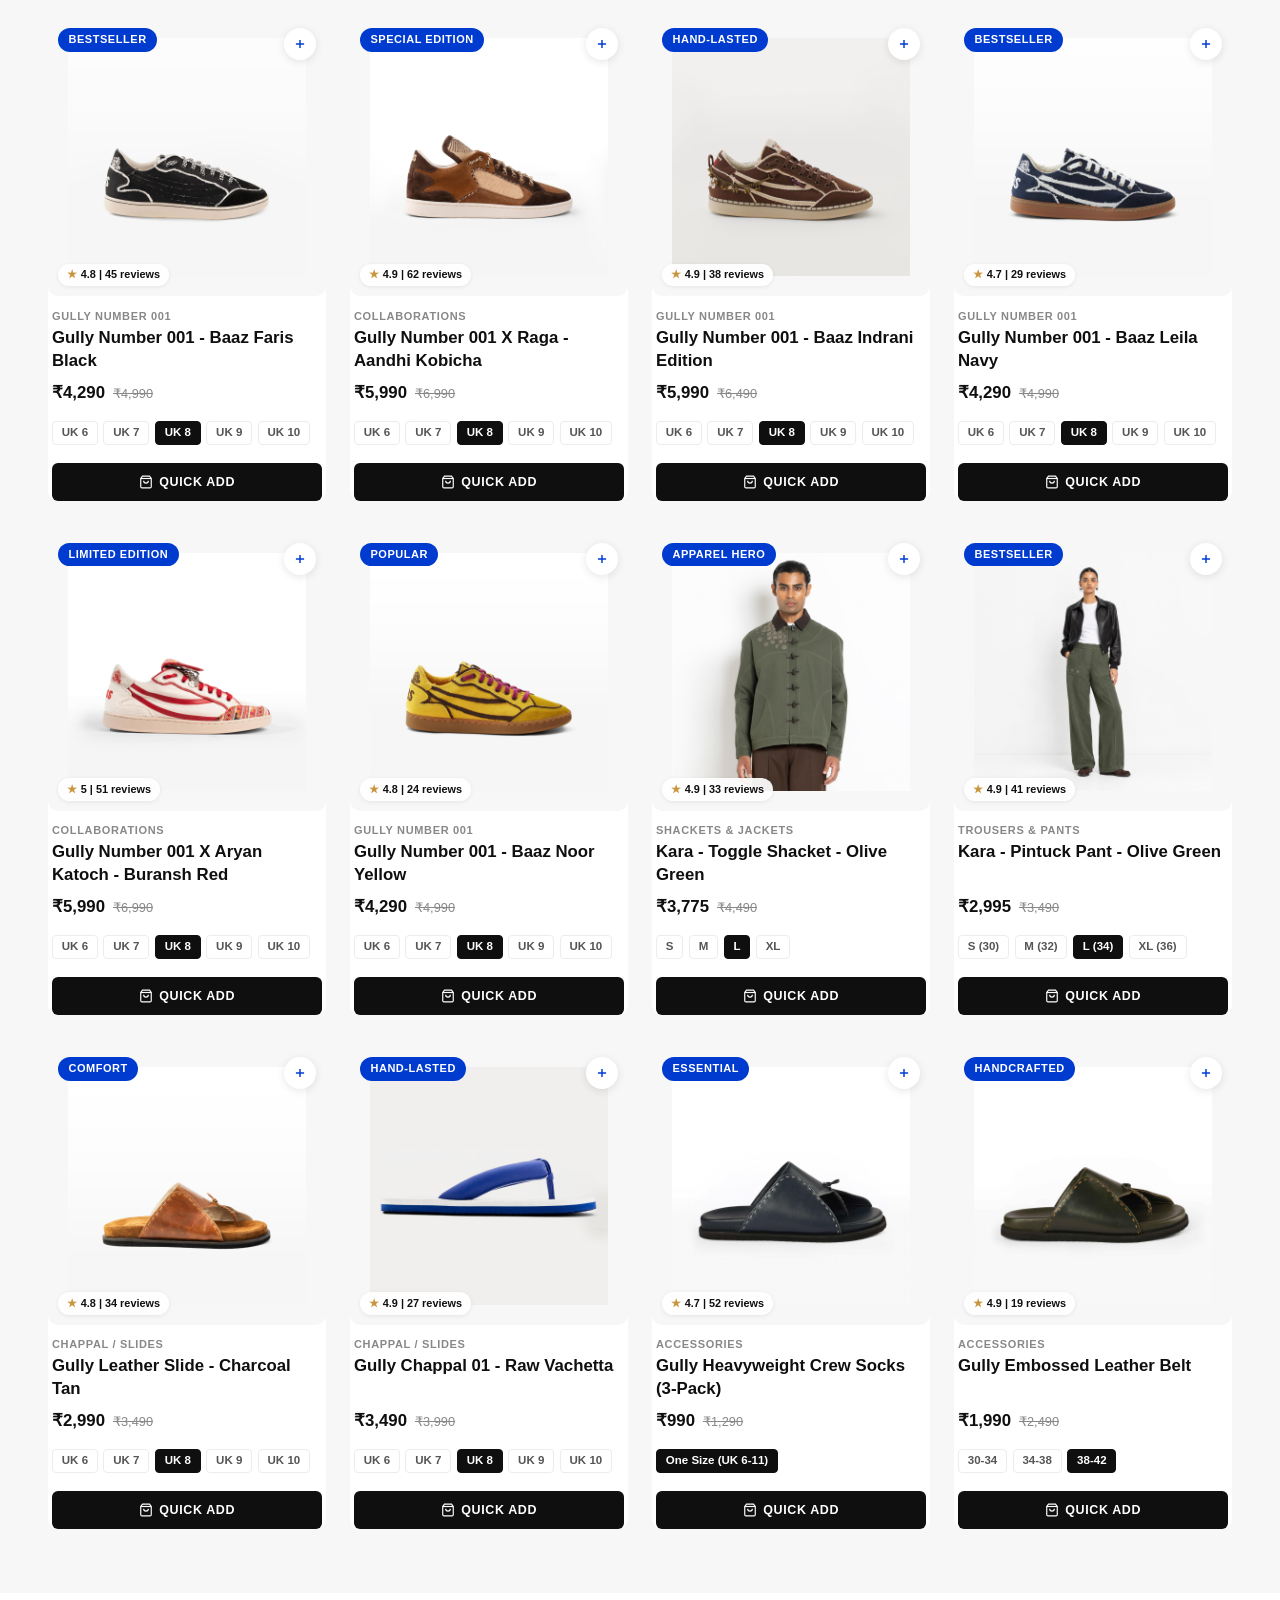
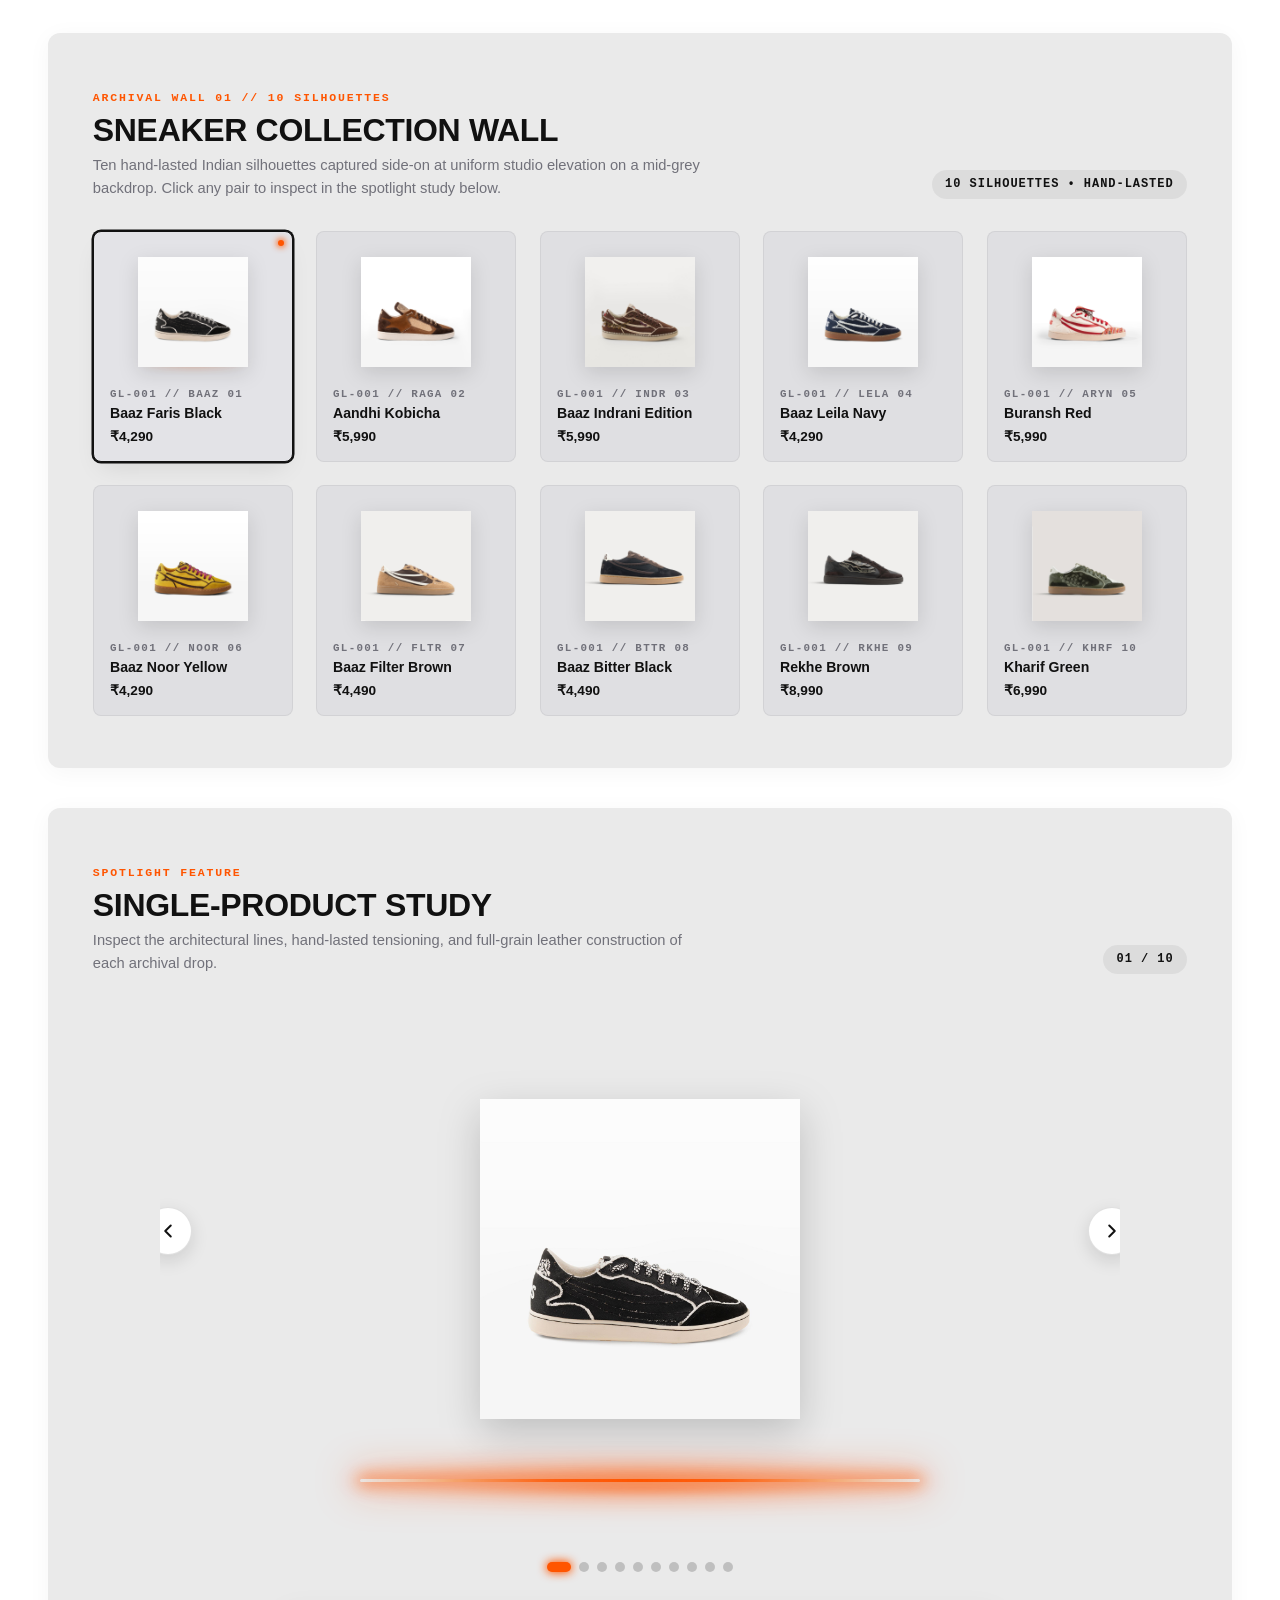
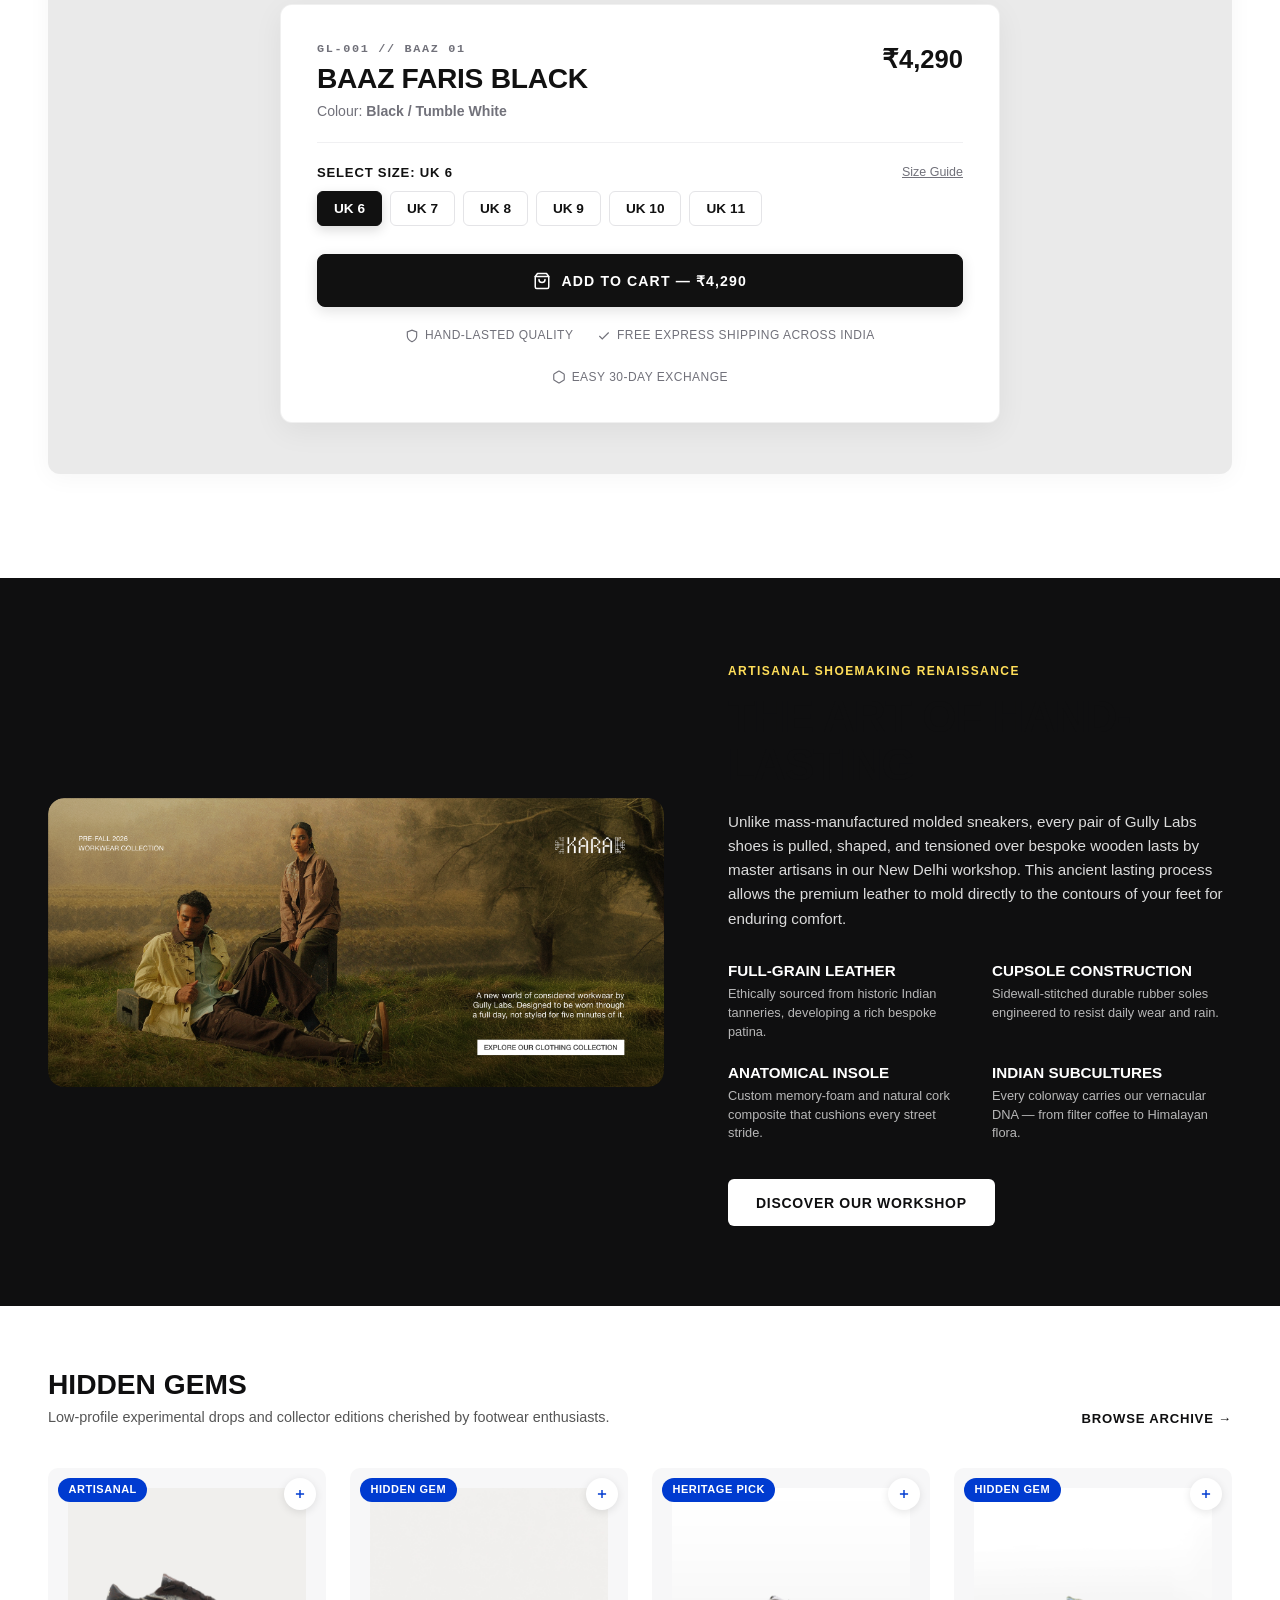
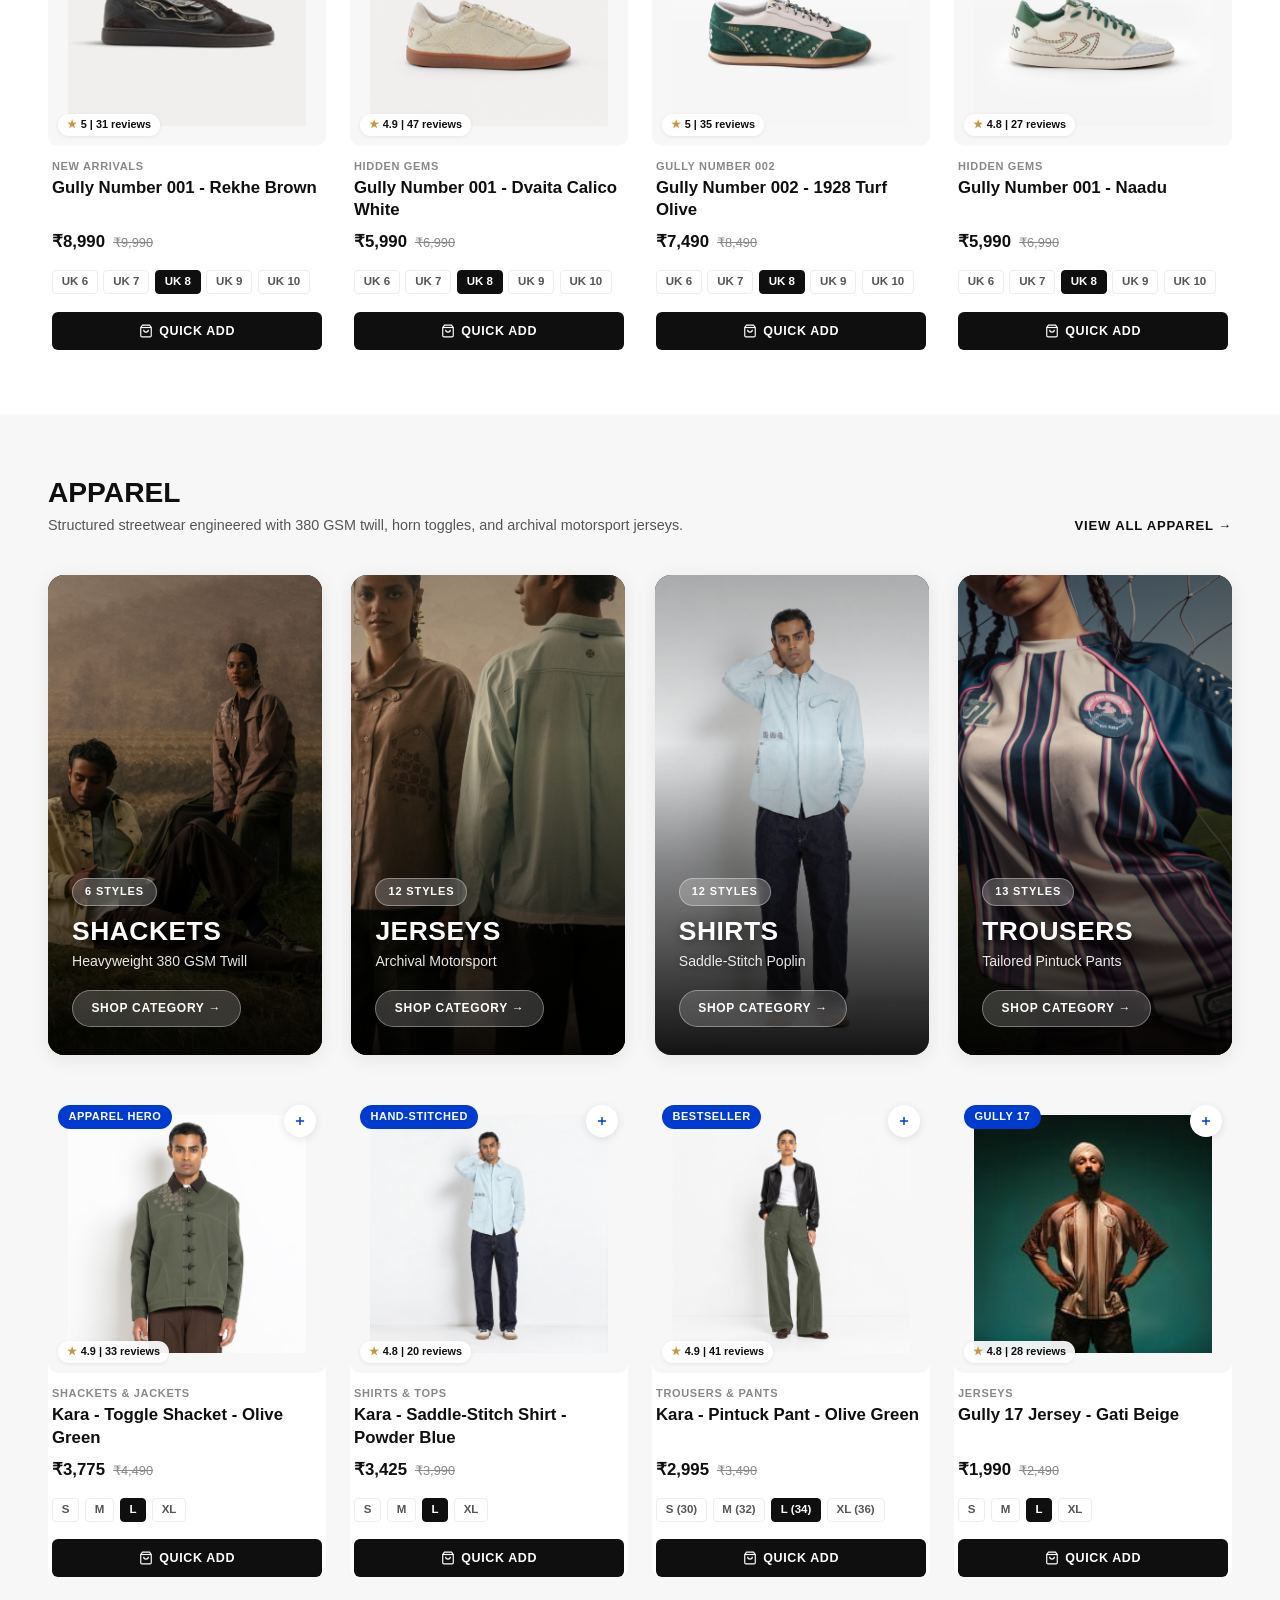
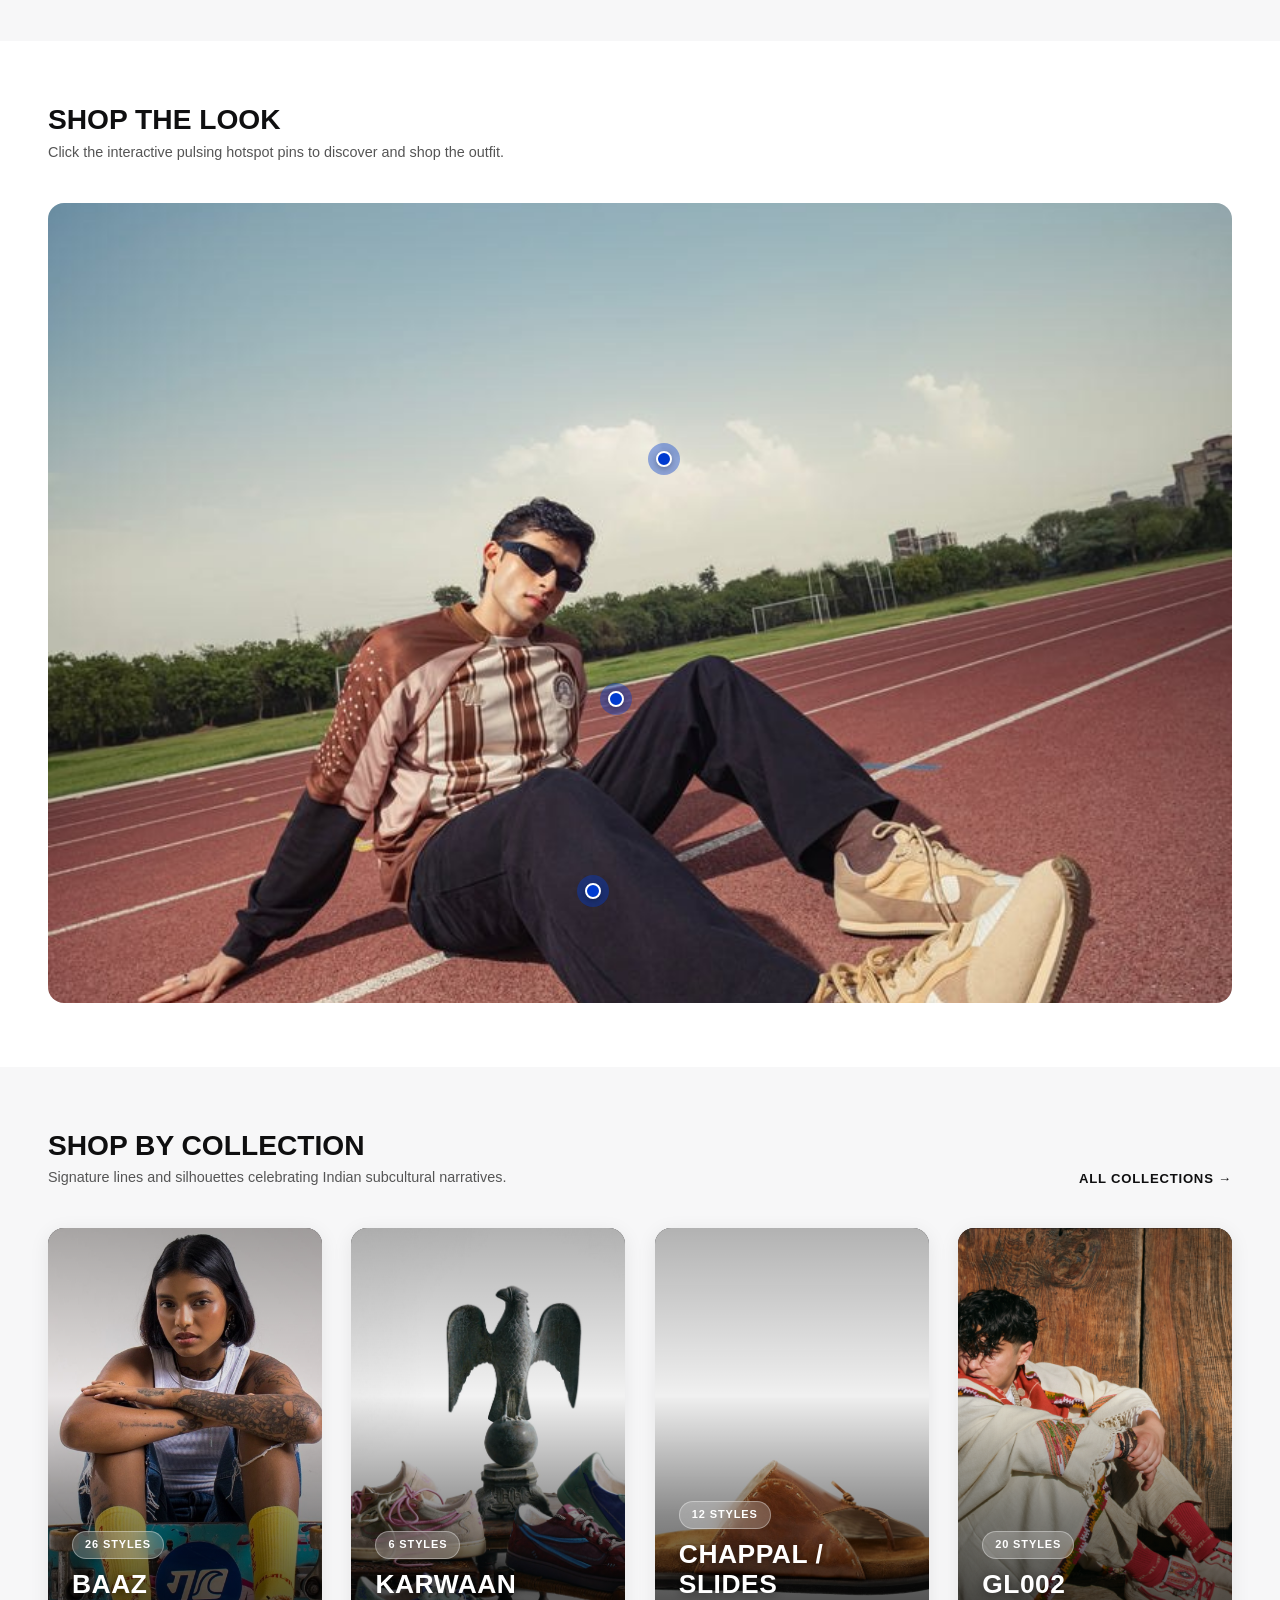
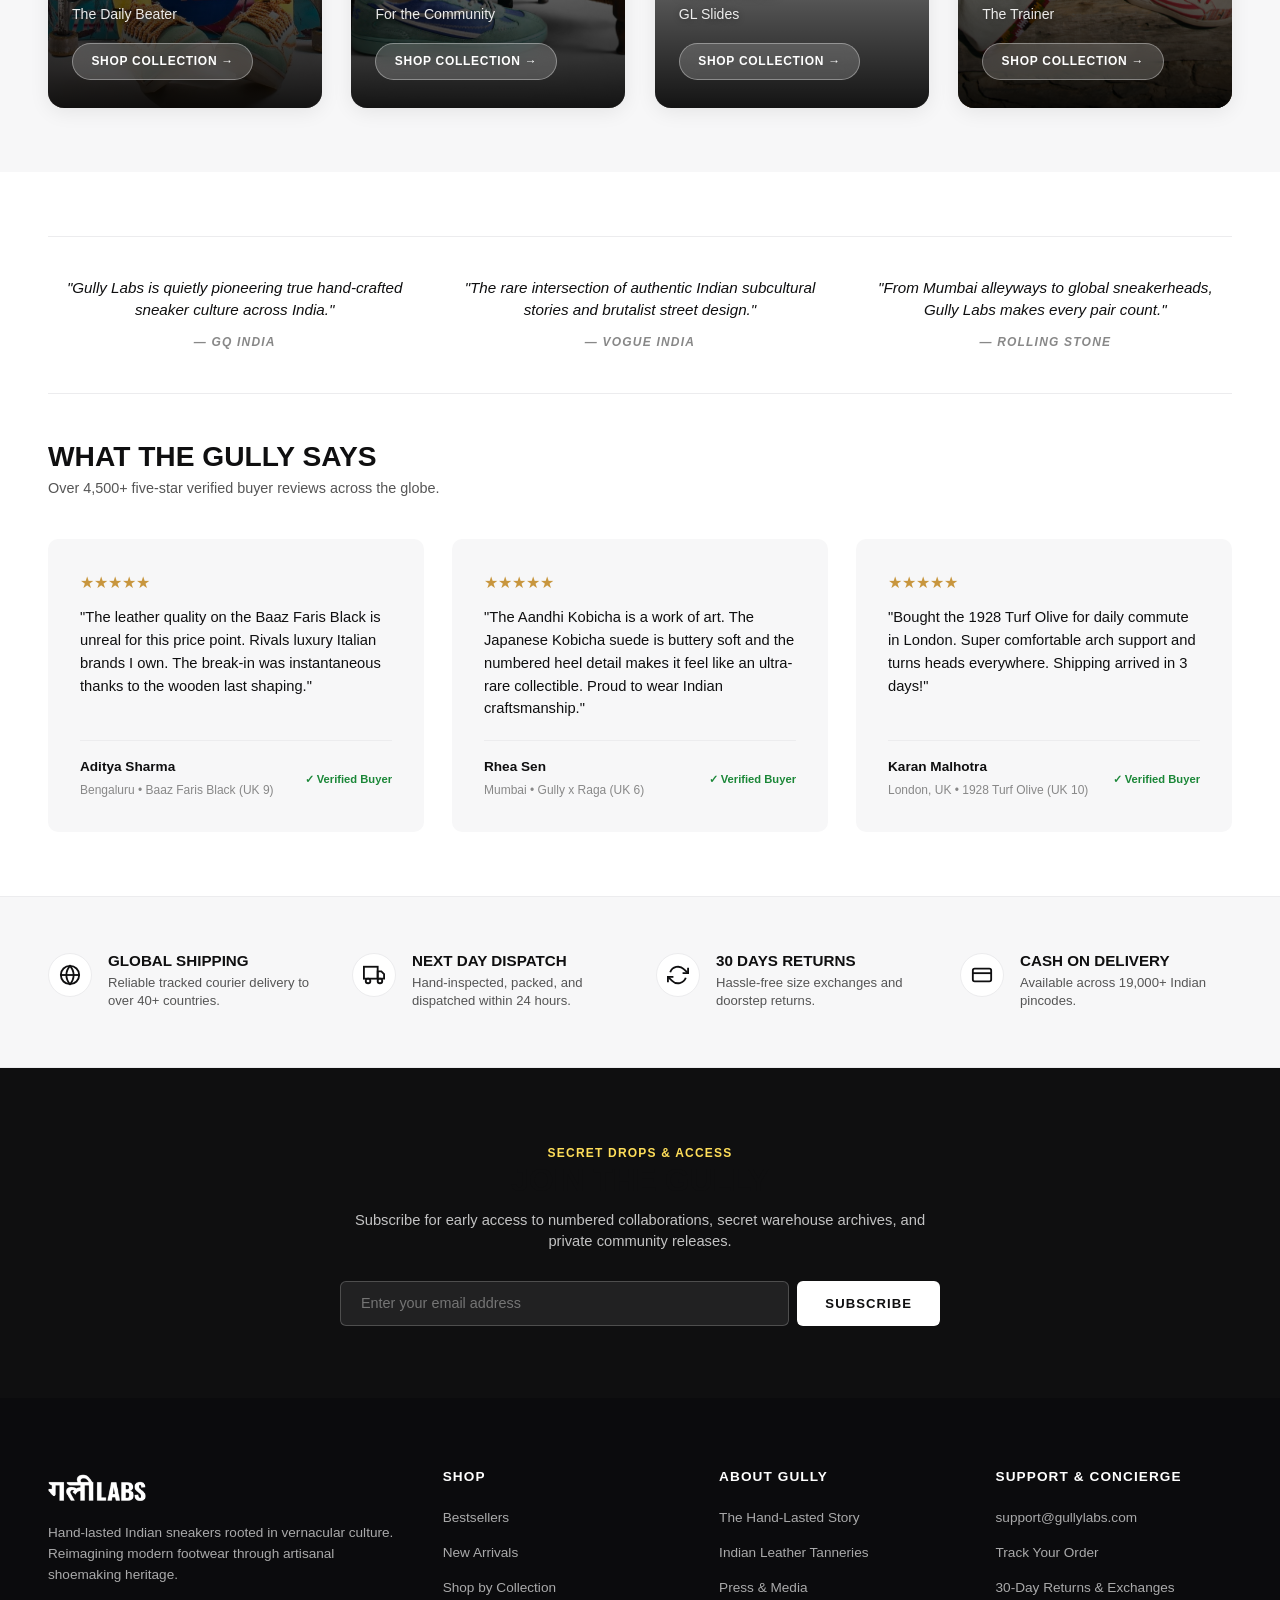
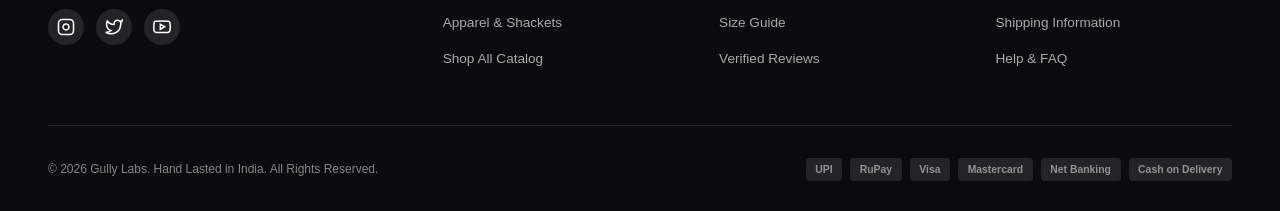
==== commit 6132aac6: "Fix website script conflicts and restore fully functioning sneaker collection wall & carousel" ====
--- a/index.html
+++ b/index.html
@@ -336,62 +336,32 @@
          SECTION 1: Sneaker Collection Wall / Shop Grid (10 Products)
          SECTION 2: Single-Product Interactive Carousel with Glowing Orange Bar
          ========================================================================== -->
-    <section class="sneaker-showcase-wrapper" id="sneaker-wall-section" aria-label="Gully Labs Archival Sneaker Wall">
-      <div class="container">
-        <div class="gully-sneaker-stage">
-          <!-- Stage Top Bar -->
-          <div class="gully-stage-header">
-            <div class="gully-stage-brand">
-              <svg viewBox="0 0 32 32" aria-hidden="true"><path d="M3 3v26h10M16 3h5l8 8v10l-8 8h-5V3Z"/></svg>
-              <span>GULLY LABS <span style="color:#efa767;">//</span> ARCHIVAL WALL</span>
-            </div>
-            <nav class="gully-stage-nav" aria-label="Collection navigation">
-              <span class="nav-collection">
-                <a href="#scene" id="details" aria-current="page">Collection <span class="nav-count">01</span></a>
-                <button id="back" hidden><span aria-hidden="true">←</span> Collection</button>
-              </span>
-              <button data-studio-open>Studio Notes</button>
-              <a href="showcase.html" style="color:#efa767; font-weight:600;">Dedicated Wall ↗</a>
-            </nav>
-            <div class="header-actions" id="header-actions"></div>
-          </div>
-
-          <!-- Main Lit Wall Scene -->
-          <div class="scene" id="scene" tabindex="-1" aria-label="Gully Labs Archival footwear collection" data-mode="wall">
-            <picture>
-              <source media="(max-width:760px)" srcset="[data-uri]">
-              <img class="wall" src="media-v15/wall-1920.webp" srcset="media-v15/wall-1920.webp 1920w, media-v15/wall-3200.webp 3200w" sizes="100vw" fetchpriority="high" alt="Ten original footwear silhouettes displayed on glass shelves against a dark grey slate wall">
-            </picture>
-            <div class="collection-intro"><p>GULLY LABS / SERIES 01</p><h1>A different perspective.</h1></div>
-            <nav class="collection-index" aria-label="Choose a silhouette">
-              <div class="index-heading"><span>SELECT A SILHOUETTE</span><span>01—10</span></div>
-              <div class="index-designs"></div>
-            </nav>
-            <video class="camera" id="forward" muted playsinline preload="none" hidden></video>
-            <video class="camera" id="reverse" muted playsinline preload="none" hidden></video>
-            <div class="detail-frame" id="destination" hidden></div>
-          </div>
-
-          <!-- Stage Bottom Status Bar -->
-          <div class="gully-stage-footer">
-            <span class="footer-edition"><span class="live-dot" aria-hidden="true"></span> SERIES 01 <span class="footer-divider">/</span> 10 SILHOUETTES</span>
-            <p id="status" role="status">Hover to illuminate. Select to explore.</p>
-            <button data-studio-open>About this studio wall <span aria-hidden="true">↗</span></button>
-          </div>
-        </div>
-      </div>
-    </section>
-
-    <!-- Studio Notes Dialog -->
-    <dialog class="studio-dialog" id="studio-dialog" aria-labelledby="studio-title">
-      <button class="studio-close" aria-label="Close studio notes">Close <span aria-hidden="true">×</span></button>
-      <p class="studio-kicker">GULLY LABS / STUDIO NOTES</p>
-      <h2 id="studio-title">A study in form.<br>A different perspective.</h2>
-      <p>Ten hand-lasted Indian silhouettes. One shared architectural wall. An archival collection of textures, proportions, and unexpected details, made to be explored up close.</p>
-      <div class="studio-facts"><span>01 / EXPLORE THE WALL</span><span>02 / FIND YOUR SILHOUETTE</span><span>03 / MAKE IT YOURS</span></div>
-      <p class="studio-disclosure">Gully Labs Archival Series 01. Engineered for craftsmanship, tactile exploration, and daily wear.</p>
-      <button class="studio-explore">Explore the collection <span aria-hidden="true">↗</span></button>
-    </dialog>
+    <section class="sneaker-showcase-wrapper" id="sneaker-wall-section" aria-label="Sneaker Collection Wall and Spotlight Carousel">
+      <div class="container">
+        <!-- SECTION 1 — SNEAKER COLLECTION WALL / SHOP GRID -->
+        <div class="sneaker-panel">
+          <div class="sneaker-section-header">
+            <div>
+              <span class="sneaker-section-eyebrow">Archival Wall 01 // 10 Silhouettes</span>
+              <h2 class="sneaker-section-title">Sneaker Collection Wall</h2>
+              <p class="sneaker-section-desc">
+                Ten hand-lasted Indian silhouettes captured side-on at uniform studio elevation on a mid-grey backdrop. Click any pair to inspect in the spotlight study below.
+              </p>
+            </div>
+            <span class="sneaker-count-pill">10 Silhouettes &bull; Hand-Lasted</span>
+          </div>
+
+          <div class="sneaker-wall-grid" id="sneakerWallGrid">
+            <!-- Populated dynamically via js/sneaker-showcase.js -->
+          </div>
+        </div>
+
+        <!-- SECTION 2 — SINGLE-PRODUCT CAROUSEL -->
+        <div class="sneaker-carousel-section" id="sneakerCarouselSection">
+          <!-- Populated dynamically via js/sneaker-showcase.js -->
+        </div>
+      </div>
+    </section>
 
     <!-- 7. The Art of Hand-Lasting (Craft Editorial Banner) -->
     <section class="editorial-craft-section" id="story">
@@ -945,8 +915,8 @@
 
   <!-- Scripts -->
   <script src="data/products.js"></script>
-  <script src="js/site.js"></script>
   <script src="js/app.js"></script>
-  <script defer src="js/sneaker-showcase.js"></script>
+  <script src="js/sneaker-showcase-data.js"></script>
+  <script src="js/sneaker-showcase.js"></script>
 </body>
 </html>
--- a/css/sneaker-showcase.css
+++ b/css/sneaker-showcase.css
@@ -1,309 +1,810 @@
-
 /* ==========================================================================
-   GULLY LABS SNEAKER STAGE EMBED WRAPPER
+   SNEAKER SHOWCASE MODULE (WALL & CAROUSEL)
+   Visual language: Premium, minimal, mid-grey panels, black text,
+   clean sans-serif type, soft orange accent glow used sparingly.
+   Responsive at 1440px, 768px, and 390px with zero layout shift.
    ========================================================================== */
-.gully-sneaker-stage {
-  position: relative;
-  background: #242321;
-  color: #f5f5f7;
-  border-radius: 16px;
-  overflow: hidden;
-  margin: 1.5rem 0 3.5rem;
-  box-shadow: 0 20px 60px rgba(0, 0, 0, 0.45);
-  font-family: Geist, system-ui, -apple-system, sans-serif;
-  isolation: isolate;
-}
-
-.gully-stage-header {
+
+:root {
+  --sneaker-panel-bg: #eaeaea;        /* Mid-grey panel backdrop */
+  --sneaker-card-bg: #dfdfe2;         /* Cohesive studio grey tile */
+  --sneaker-card-border: rgba(0, 0, 0, 0.06);
+  --sneaker-accent-orange: #ff5500;   /* Signature neon/ember orange accent */
+  --sneaker-accent-glow: rgba(255, 85, 0, 0.45);
+  --sneaker-text-dark: #111111;
+  --sneaker-text-muted: #71717a;
+  --sneaker-radius: 12px;
+}
+
+/* ==========================================================================
+   WRAPPER CONTAINER & MID-GREY PANELS
+   ========================================================================== */
+
+.sneaker-showcase-wrapper {
+  width: 100%;
+  padding: 2.5rem 0 4rem;
+  background-color: transparent;
+}
+
+.sneaker-panel {
+  background-color: var(--sneaker-panel-bg);
+  border-radius: var(--sneaker-radius);
+  padding: clamp(2rem, 4vw, 4rem) clamp(1.25rem, 3.5vw, 3.5rem);
+  margin-bottom: 2.5rem;
+  position: relative;
+  box-shadow: 0 4px 24px rgba(0, 0, 0, 0.04);
+}
+
+.sneaker-section-header {
+  margin-bottom: 2rem;
   display: flex;
   justify-content: space-between;
-  align-items: center;
-  padding: 1.25rem 2rem;
-  border-bottom: 1px solid rgba(255, 255, 255, 0.08);
-  background: rgba(24, 23, 21, 0.85);
-  backdrop-filter: blur(12px);
-  z-index: 10;
-  position: relative;
-}
-
-.gully-stage-brand {
-  display: flex;
-  align-items: center;
-  gap: 0.75rem;
-  font-family: Archivo, sans-serif;
-  font-weight: 700;
-  font-size: 0.95rem;
+  align-items: flex-end;
+  flex-wrap: wrap;
+  gap: 1rem;
+}
+
+.sneaker-section-eyebrow {
+  display: inline-block;
+  font-family: var(--font-mono, monospace);
+  font-size: 0.72rem;
+  font-weight: 700;
+  letter-spacing: 0.16em;
+  text-transform: uppercase;
+  color: var(--sneaker-accent-orange);
+  margin-bottom: 0.35rem;
+}
+
+.sneaker-section-title {
+  font-family: var(--font-heading-family);
+  font-size: clamp(1.6rem, 2.5vw, 2.2rem);
+  font-weight: 700;
+  letter-spacing: -0.01em;
+  text-transform: uppercase;
+  color: var(--sneaker-text-dark);
+  margin: 0;
+  line-height: 1.15;
+}
+
+.sneaker-section-desc {
+  font-size: 0.92rem;
+  color: var(--sneaker-text-muted);
+  max-width: 620px;
+  margin: 0.35rem 0 0;
+  line-height: 1.5;
+}
+
+.sneaker-count-pill {
+  display: inline-flex;
+  align-items: center;
+  gap: 0.4rem;
+  padding: 0.35rem 0.85rem;
+  border-radius: 9999px;
+  background: rgba(0, 0, 0, 0.06);
+  font-family: var(--font-mono, monospace);
+  font-size: 0.75rem;
+  font-weight: 700;
   letter-spacing: 0.08em;
+  color: var(--sneaker-text-dark);
   text-transform: uppercase;
-  color: #fff;
+}
+
+/* ==========================================================================
+   SECTION 1 — SNEAKER COLLECTION WALL / SHOP GRID
+   Desktop: 5 per row, 2 rows (10 products)
+   Tablet: 3 per row
+   Mobile: 2 per row
+   ========================================================================== */
+
+.sneaker-wall-grid {
+  display: grid;
+  grid-template-columns: repeat(5, 1fr);
+  gap: clamp(1rem, 1.8vw, 1.6rem);
+  width: 100%;
+}
+
+@media (max-width: 1023px) {
+  .sneaker-wall-grid {
+    grid-template-columns: repeat(3, 1fr);
+  }
+}
+
+@media (max-width: 640px) {
+  .sneaker-wall-grid {
+    grid-template-columns: repeat(2, 1fr);
+    gap: 0.85rem;
+  }
+}
+
+/* Individual Sneaker Tile */
+.sneaker-wall-tile {
+  background-color: var(--sneaker-card-bg);
+  border: 1px solid var(--sneaker-card-border);
+  border-radius: 8px;
+  padding: 1.1rem 1rem 1rem;
+  display: flex;
+  flex-direction: column;
+  position: relative;
+  cursor: pointer;
   text-decoration: none;
-}
-
-.gully-stage-brand svg {
-  width: 22px;
-  height: 22px;
-  stroke: currentColor;
-  stroke-width: 2;
-  fill: none;
-}
-
-.gully-stage-nav {
-  display: flex;
-  align-items: center;
-  gap: 1.5rem;
-}
-
-.gully-stage-nav button,
-.gully-stage-nav a {
-  background: transparent;
-  border: none;
-  color: rgba(255, 255, 255, 0.75);
-  font-family: Geist, sans-serif;
-  font-size: 0.85rem;
-  cursor: pointer;
-  padding: 0.35rem 0.75rem;
-  border-radius: 6px;
-  transition: all 0.2s ease;
-  text-decoration: none;
-}
-
-.gully-stage-nav button:hover,
-.gully-stage-nav a:hover {
-  color: #fff;
-  background: rgba(255, 255, 255, 0.1);
-}
-
-.gully-stage-nav .nav-count {
-  font-size: 0.75rem;
-  opacity: 0.6;
-  margin-left: 0.25rem;
-}
-
-.gully-sneaker-stage .scene {
-  position: relative;
-  inset: auto;
-  margin: 0 auto;
-  width: 100%;
-  max-width: 1400px;
-  aspect-ratio: 43 / 24;
-  outline: none;
-}
-
-.gully-stage-footer {
-  display: flex;
-  justify-content: space-between;
-  align-items: center;
-  padding: 1rem 2rem;
-  background: rgba(24, 23, 21, 0.85);
-  border-top: 1px solid rgba(255, 255, 255, 0.08);
-  font-size: 0.82rem;
-  color: rgba(255, 255, 255, 0.6);
-  z-index: 10;
-  position: relative;
-}
-
-.gully-stage-footer .footer-edition {
-  display: flex;
-  align-items: center;
-  gap: 0.5rem;
-  letter-spacing: 0.06em;
-  text-transform: uppercase;
-  font-size: 0.75rem;
-}
-
-.gully-stage-footer .live-dot {
+  color: inherit;
+  transition: transform 0.28s cubic-bezier(0.2, 0.8, 0.2, 1),
+              box-shadow 0.28s cubic-bezier(0.2, 0.8, 0.2, 1),
+              border-color 0.28s ease,
+              background-color 0.28s ease;
+  user-select: none;
+  contain: layout paint;
+}
+
+/* Hover: subtle lift and soft orange accent glow under the shoe. No popups. */
+@media (hover: hover) {
+  .sneaker-wall-tile:hover {
+    transform: translateY(-4px);
+    box-shadow: 0 16px 28px -10px rgba(255, 85, 0, 0.28), 0 4px 12px rgba(0, 0, 0, 0.05);
+    border-color: rgba(255, 85, 0, 0.4);
+    background-color: #e5e5e8;
+  }
+  
+  .sneaker-wall-tile:hover .sneaker-tile-glow {
+    opacity: 1;
+    transform: scale(1.08);
+  }
+
+  .sneaker-wall-tile:hover .sneaker-tile-img {
+    transform: translateY(-2px);
+  }
+}
+
+/* Active Tile State (Synchronized with Section 2) */
+.sneaker-wall-tile.is-active {
+  border-color: var(--sneaker-text-dark);
+  box-shadow: 0 0 0 1.5px var(--sneaker-text-dark), 0 12px 24px -8px rgba(0, 0, 0, 0.1);
+  background-color: #e3e3e7;
+}
+
+.sneaker-wall-tile.is-active::after {
+  content: '';
+  position: absolute;
+  top: 8px;
+  right: 8px;
   width: 6px;
   height: 6px;
   border-radius: 50%;
-  background: #efa767;
-  box-shadow: 0 0 8px #efa767;
-}
-
-.gully-stage-footer button {
-  background: transparent;
+  background-color: var(--sneaker-accent-orange);
+  box-shadow: 0 0 6px 1px var(--sneaker-accent-orange);
+}
+
+/* Tile Image Stage (Stable aspect-ratio to prevent CLS jumping) */
+.sneaker-tile-stage {
+  position: relative;
+  width: 100%;
+  aspect-ratio: 4 / 3;
+  display: flex;
+  align-items: center;
+  justify-content: center;
+  margin-bottom: 0.85rem;
+  overflow: visible;
+}
+
+.sneaker-tile-img {
+  width: 92%;
+  height: 100%;
+  max-height: 110px;
+  object-fit: contain;
+  filter: drop-shadow(0 6px 10px rgba(0, 0, 0, 0.12));
+  transition: transform 0.3s cubic-bezier(0.2, 0.8, 0.2, 1);
+  position: relative;
+  z-index: 2;
+  pointer-events: none;
+}
+
+/* Soft orange accent glow positioned directly under the shoe */
+.sneaker-tile-glow {
+  position: absolute;
+  bottom: 6px;
+  left: 15%;
+  right: 15%;
+  height: 12px;
+  background: radial-gradient(ellipse at center, rgba(255, 85, 0, 0.55) 0%, rgba(255, 85, 0, 0.15) 55%, transparent 75%);
+  border-radius: 50%;
+  filter: blur(5px);
+  opacity: 0;
+  transform: scale(0.95);
+  transition: opacity 0.3s cubic-bezier(0.2, 0.8, 0.2, 1),
+              transform 0.3s cubic-bezier(0.2, 0.8, 0.2, 1);
+  z-index: 1;
+  pointer-events: none;
+}
+
+.sneaker-wall-tile.is-active .sneaker-tile-glow {
+  opacity: 0.85;
+}
+
+/* Tile Meta Details (Only code, name, price) */
+.sneaker-tile-meta {
+  display: flex;
+  flex-direction: column;
+  gap: 0.25rem;
+  margin-top: auto;
+}
+
+.sneaker-tile-code {
+  font-family: var(--font-mono, monospace);
+  font-size: 0.68rem;
+  font-weight: 700;
+  letter-spacing: 0.12em;
+  text-transform: uppercase;
+  color: var(--sneaker-text-muted);
+  line-height: 1.2;
+}
+
+.sneaker-tile-name {
+  font-family: var(--font-heading-family);
+  font-size: 0.88rem;
+  font-weight: 700;
+  color: var(--sneaker-text-dark);
+  margin: 0;
+  line-height: 1.25;
+  white-space: nowrap;
+  overflow: hidden;
+  text-overflow: ellipsis;
+}
+
+.sneaker-tile-price {
+  font-size: 0.85rem;
+  font-weight: 600;
+  color: var(--sneaker-text-dark);
+  margin-top: 0.15rem;
+  line-height: 1.2;
+}
+
+
+/* ==========================================================================
+   SECTION 2 — SINGLE-PRODUCT CAROUSEL
+   One large product centred on mid-grey panel.
+   Glowing orange bar beneath featured shoe.
+   Manual navigation: arrows, mobile swipe, keyboard, thumbnails/dots.
+   Syncs with Section 1.
+   ========================================================================== */
+
+.sneaker-carousel-section {
+  position: relative;
+  outline: none;
+}
+
+.sneaker-carousel-container {
+  display: flex;
+  flex-direction: column;
+  align-items: center;
+  position: relative;
+  width: 100%;
+}
+
+/* Large Showcase Stage (Fills most of section width) */
+.sneaker-stage-viewport {
+  position: relative;
+  width: 100%;
+  max-width: 960px;
+  min-height: 380px;
+  overflow: hidden;
+  display: flex;
+  align-items: center;
+  justify-content: center;
+  padding: 1.5rem 0 2rem;
+  touch-action: pan-y pinch-zoom;
+}
+
+.sneaker-stage-slider {
+  display: flex;
+  width: 100%;
+  transition: transform 0.45s cubic-bezier(0.16, 1, 0.3, 1);
+  will-change: transform;
+}
+
+.sneaker-stage-slide {
+  flex: 0 0 100%;
+  width: 100%;
+  display: flex;
+  flex-direction: column;
+  align-items: center;
+  justify-content: center;
+  position: relative;
+  padding: 1rem;
+  user-select: none;
+}
+
+/* Large Centred Product Image */
+.sneaker-stage-img-wrapper {
+  position: relative;
+  width: 100%;
+  max-width: 680px;
+  aspect-ratio: 16 / 10;
+  display: flex;
+  align-items: center;
+  justify-content: center;
+  margin: 0 auto;
+}
+
+.sneaker-stage-img {
+  width: 90%;
+  max-height: 320px;
+  object-fit: contain;
+  filter: drop-shadow(0 14px 20px rgba(0, 0, 0, 0.18));
+  transition: transform 0.4s ease;
+  position: relative;
+  z-index: 2;
+  pointer-events: none;
+}
+
+/* GLOWING ORANGE BAR & AMBIENT PEDESTAL GLOW BENEATH FEATURED SHOE */
+.sneaker-stage-glow-pedestal {
+  position: relative;
+  width: min(560px, 86%);
+  margin: 0.5rem auto 0;
+  display: flex;
+  flex-direction: column;
+  align-items: center;
+}
+
+/* Ambient Radial Glow */
+.sneaker-stage-ambient-glow {
+  position: absolute;
+  top: -24px;
+  left: 50%;
+  transform: translateX(-50%);
+  width: 110%;
+  height: 52px;
+  background: radial-gradient(ellipse at center, rgba(255, 85, 0, 0.48) 0%, rgba(255, 85, 0, 0.18) 45%, transparent 72%);
+  filter: blur(10px);
+  pointer-events: none;
+  z-index: 1;
+}
+
+/* High-intensity Glowing Orange Bar */
+.sneaker-stage-orange-bar {
+  width: 100%;
+  height: 3px;
+  background: linear-gradient(90deg, 
+    transparent 0%, 
+    rgba(255, 110, 0, 0.4) 15%, 
+    rgba(255, 85, 0, 0.9) 35%, 
+    #ff5500 50%, 
+    rgba(255, 85, 0, 0.9) 65%, 
+    rgba(255, 110, 0, 0.4) 85%, 
+    transparent 100%
+  );
+  border-radius: 9999px;
+  box-shadow: 0 0 16px 3px rgba(255, 85, 0, 0.7),
+              0 0 38px 8px rgba(255, 85, 0, 0.35);
+  position: relative;
+  z-index: 2;
+}
+
+/* Floor Light Reflection */
+.sneaker-stage-floor-reflection {
+  width: 70%;
+  height: 10px;
+  margin-top: 2px;
+  background: radial-gradient(ellipse at center, rgba(255, 85, 0, 0.28) 0%, transparent 70%);
+  filter: blur(3px);
+  pointer-events: none;
+}
+
+/* Previous / Next Arrow Controls */
+.sneaker-arrow-btn {
+  position: absolute;
+  top: 42%;
+  transform: translateY(-50%);
+  width: 48px;
+  height: 48px;
+  border-radius: 50%;
+  background: #ffffff;
+  border: 1px solid rgba(0, 0, 0, 0.12);
+  color: var(--sneaker-text-dark);
+  display: flex;
+  align-items: center;
+  justify-content: center;
+  cursor: pointer;
+  z-index: 10;
+  box-shadow: 0 6px 18px rgba(0, 0, 0, 0.12);
+  transition: all 0.2s cubic-bezier(0.2, 0.8, 0.2, 1);
+  outline: none;
+}
+
+.sneaker-arrow-btn:hover {
+  background: var(--sneaker-text-dark);
+  color: #ffffff;
+  border-color: var(--sneaker-text-dark);
+  transform: translateY(-50%) scale(1.06);
+}
+
+.sneaker-arrow-btn:active {
+  transform: translateY(-50%) scale(0.96);
+}
+
+.sneaker-arrow-prev {
+  left: 0.5rem;
+}
+
+.sneaker-arrow-next {
+  right: 0.5rem;
+}
+
+@media (min-width: 1024px) {
+  .sneaker-arrow-prev {
+    left: -1rem;
+  }
+  .sneaker-arrow-next {
+    right: -1rem;
+  }
+}
+
+/* Thumbnails & Dots Track */
+.sneaker-nav-track {
+  display: flex;
+  align-items: center;
+  justify-content: center;
+  gap: 0.5rem;
+  margin: 1.25rem 0 2rem;
+  flex-wrap: wrap;
+  max-width: 100%;
+}
+
+.sneaker-nav-dot {
+  width: 10px;
+  height: 10px;
+  border-radius: 50%;
+  background: rgba(0, 0, 0, 0.18);
   border: none;
-  color: rgba(255, 255, 255, 0.7);
+  padding: 0;
+  cursor: pointer;
+  transition: all 0.2s ease;
+}
+
+.sneaker-nav-dot:hover {
+  background: rgba(0, 0, 0, 0.45);
+}
+
+.sneaker-nav-dot.is-active {
+  background: var(--sneaker-accent-orange);
+  width: 24px;
+  border-radius: 12px;
+  box-shadow: 0 0 10px 1px var(--sneaker-accent-orange);
+}
+
+/* Miniature Thumbnail Pills (Alternative high-luxury switcher) */
+.sneaker-thumbs-strip {
+  display: flex;
+  align-items: center;
+  gap: 0.5rem;
+  overflow-x: auto;
+  max-width: 100%;
+  padding: 0.5rem 0.25rem 1rem;
+  scrollbar-width: thin;
+}
+
+.sneaker-thumb-item {
+  flex: 0 0 auto;
+  width: 52px;
+  height: 42px;
+  border-radius: 6px;
+  background: var(--sneaker-card-bg);
+  border: 1px solid rgba(0, 0, 0, 0.1);
+  display: flex;
+  align-items: center;
+  justify-content: center;
+  cursor: pointer;
+  transition: all 0.2s ease;
+  padding: 2px;
+}
+
+.sneaker-thumb-item img {
+  width: 100%;
+  height: 100%;
+  object-fit: contain;
+}
+
+.sneaker-thumb-item.is-active {
+  border-color: var(--sneaker-accent-orange);
+  box-shadow: 0 0 0 1.5px var(--sneaker-accent-orange);
+  background: #ffffff;
+}
+
+/* ==========================================================================
+   CAROUSEL PRODUCT DETAILS & CONTROLS
+   Under/beside image: code, name, colour, price, size selector, add to cart
+   ========================================================================== */
+
+.sneaker-details-card {
+  width: 100%;
+  max-width: 720px;
+  background: #ffffff;
+  border-radius: var(--sneaker-radius);
+  padding: clamp(1.5rem, 3vw, 2.25rem);
+  box-shadow: 0 8px 30px rgba(0, 0, 0, 0.06);
+  border: 1px solid rgba(0, 0, 0, 0.06);
+  display: flex;
+  flex-direction: column;
+  gap: 1.25rem;
+}
+
+.sneaker-details-header {
+  display: flex;
+  justify-content: space-between;
+  align-items: flex-start;
+  flex-wrap: wrap;
+  gap: 0.75rem;
+  border-bottom: 1px solid #f0f0f2;
+  padding-bottom: 1.25rem;
+}
+
+.sneaker-details-code {
+  font-family: var(--font-mono, monospace);
+  font-size: 0.74rem;
+  font-weight: 700;
+  letter-spacing: 0.14em;
+  text-transform: uppercase;
+  color: var(--sneaker-text-muted);
+  margin-bottom: 0.25rem;
+}
+
+.sneaker-details-name {
+  font-family: var(--font-heading-family);
+  font-size: clamp(1.4rem, 2.2vw, 1.85rem);
+  font-weight: 700;
+  letter-spacing: -0.01em;
+  text-transform: uppercase;
+  color: var(--sneaker-text-dark);
+  margin: 0;
+  line-height: 1.2;
+}
+
+.sneaker-details-colour {
+  font-size: 0.88rem;
+  color: var(--sneaker-text-muted);
+  margin-top: 0.35rem;
+}
+
+.sneaker-details-price {
+  font-family: var(--font-heading-family);
+  font-size: clamp(1.35rem, 2vw, 1.65rem);
+  font-weight: 700;
+  color: var(--sneaker-text-dark);
+  white-space: nowrap;
+}
+
+/* Size Selector Section */
+.sneaker-size-section {
+  display: flex;
+  flex-direction: column;
+  gap: 0.6rem;
+}
+
+.sneaker-size-label-row {
+  display: flex;
+  justify-content: space-between;
+  align-items: center;
   font-size: 0.82rem;
+  font-weight: 700;
+  text-transform: uppercase;
+  letter-spacing: 0.06em;
+  color: var(--sneaker-text-dark);
+}
+
+.sneaker-size-guide-btn {
+  background: none;
+  border: none;
+  font-size: 0.78rem;
+  color: var(--sneaker-text-muted);
+  text-decoration: underline;
   cursor: pointer;
-}
-
-.gully-stage-footer button:hover {
-  color: #fff;
-}
-
-/* Source: https://ascentastudio.com/last-dept/product-scene.css?v=20 */
-@font-face{font-family:Geist;src:url('../geist.woff2') format('woff2');font-weight:100 900;font-display:swap}
-@font-face{font-family:Archivo;src:url('../archivo-var.woff2') format('woff2');font-weight:100 900;font-display:swap}
-:root{--paper:#eeeae1;--ink:#242321;--muted:#b6afa5;--accent:#efa767;--line:#eeeae12b;color-scheme:dark}
-*{box-sizing:border-box}html,body{margin:0;width:100%;height:100%;overflow:hidden;background:var(--ink);color:var(--paper);font:13px Geist,Arial,sans-serif}
-body::before{content:'';position:fixed;inset:0;background:linear-gradient(#24232188,#24232188),url('../media-v15/wall-texture.webp') center top/auto 600%;z-index:0;pointer-events:none}
-button,a,select{-webkit-tap-highlight-color:transparent}button,select{font:inherit}button{cursor:pointer}a{color:inherit;text-decoration:none}button:disabled{cursor:default}
-[hidden]{display:none!important}button:focus-visible,a:focus-visible,select:focus-visible{outline:2px solid var(--accent);outline-offset:5px}
-.skip-link{position:fixed;left:20px;top:-60px;background:var(--paper);color:var(--ink);padding:12px;z-index:30}.skip-link:focus{top:10px}
-.site-header{position:fixed;inset:0 0 auto;height:88px;z-index:8;padding:0 42px;display:grid;grid-template-columns:1fr auto 1fr;align-items:center;gap:25px;background:linear-gradient(#242321e8,#242321a0 75%,transparent)}
-.brand{display:flex;align-items:center;gap:13px;width:max-content;font-family:Archivo,Arial,sans-serif;font-size:27px;font-weight:750;letter-spacing:-.055em;line-height:1}
-.brand-mark{width:28px;height:29px;fill:none;stroke:currentColor;stroke-width:1.7;transition:color 160ms}.brand-dot{color:var(--accent)}.brand:hover .brand-mark{color:var(--accent)}
-.site-nav{display:flex;align-items:center;gap:40px}.site-nav a,.site-nav button,.bag-toggle{appearance:none;border:0;background:none;color:var(--paper);font-size:11px;letter-spacing:.015em;padding:12px 0}
-.site-nav a,.site-nav button{position:relative}.site-nav a::after,.site-nav button::after{content:'';position:absolute;left:0;right:0;bottom:5px;height:1px;background:var(--accent);transform:scaleX(0);transform-origin:left;transition:transform 180ms}.site-nav a:hover::after,.site-nav button:hover::after,.site-nav a[aria-current]::after{transform:scaleX(1)}
-.nav-count{font-size:8px;color:#b7aa9b;vertical-align:super;margin-left:4px}.nav-collection{display:flex;align-items:center;min-width:92px}.header-actions{justify-self:end}.bag-toggle{font-variant-numeric:tabular-nums;min-width:65px;text-align:right;transition:color 180ms}.bag-toggle:hover{color:var(--accent)}
-.site-footer{position:fixed;z-index:7;bottom:0;left:0;right:0;min-height:64px;padding:0 42px;display:grid;grid-template-columns:1fr auto 1fr;align-items:center;gap:18px;background:linear-gradient(transparent,#242321b0 25%,#242321e8)}
-.footer-edition{display:flex;align-items:center;gap:11px;font-size:8px;letter-spacing:.13em;color:#bbb4a9}.live-dot{width:4px;height:4px;background:var(--accent);border-radius:50%}.footer-divider{opacity:.35}.site-footer p{font-size:10px;color:#b8b1a7;margin:0}.site-footer button{justify-self:end;border:0;background:none;padding:12px 0;color:#cbc3b7;font-size:10px}.site-footer button span{margin-left:15px;color:var(--accent)}
-.scene{position:absolute;inset:106px 0 68px;margin:auto;width:min(calc(100vw - 48px),calc((100dvh - 174px)*43/24));aspect-ratio:43/24;isolation:isolate;outline:0}
-.wall,.camera{position:absolute;inset:0;width:100%;height:100%;object-fit:fill}.wall,.camera,.detail-frame{mask-image:linear-gradient(to bottom,transparent,black 7%,black 94%,transparent),linear-gradient(to right,transparent,black 3%,black 97%,transparent);mask-composite:intersect}
-.camera{pointer-events:none}.detail-frame{position:absolute!important;inset:0;width:100%;height:100%;pointer-events:none}
-.led{position:absolute;pointer-events:none;opacity:0;transition:none}.led.on{opacity:1;transition:opacity 100ms ease-out}.hit{position:absolute;border:0;padding:0;background:none;cursor:pointer;color:transparent}.hit:focus-visible{outline:1px solid var(--accent);outline-offset:0}
-.collection-intro{position:absolute;top:1%;left:3.2%;z-index:1;pointer-events:none}.collection-intro p,.product-kicker,.purchase-note{font-size:8px;font-weight:400;letter-spacing:.17em;color:#d5bfa8;margin:0 0 13px}.collection-intro h1{font-family:Archivo,Arial,sans-serif;font-size:29px;font-weight:450;letter-spacing:-.045em;line-height:1.1;margin:0}.scene[data-mode]:not([data-mode="wall"]) .collection-intro{visibility:hidden}
-.holo-name{position:absolute;pointer-events:none;opacity:0;transform:translate(-50%,6px);color:#ffc28e;text-align:center;white-space:nowrap;font-size:clamp(7px,.9vw,14px);letter-spacing:.13em;text-shadow:0 0 12px #ff8b3460}.holo-name span{display:block;font-size:.5em;letter-spacing:.2em;opacity:.6;margin-top:3px}.holo-name.on{opacity:1;transform:translate(-50%,0);transition:opacity 90ms,transform 120ms}.scene[data-mode]:not([data-mode="wall"]) .holo-name{opacity:0!important}
-.scene-product{position:absolute;inset:0;pointer-events:none;z-index:3}.product-heading{position:absolute;left:3.2%;top:3.5%;width:35%;color:var(--paper);text-shadow:0 2px 20px #24232140}.product-kicker{font-size:9px;margin-bottom:20px}.product-heading h1{font-family:Archivo,Arial,sans-serif;font-size:clamp(30px,3.5vw,62px);font-weight:520;letter-spacing:-.055em;line-height:.98;margin:0 0 18px}.product-heading p:not(.product-kicker){font-size:12px;line-height:1.65;max-width:28ch;color:#c8c1b7;margin:0}
-.product-plane{position:absolute;top:5%;right:7%;width:clamp(240px,24vw,336px);pointer-events:auto;color:var(--paper);padding:0;text-shadow:0 1px 14px #24232155}
-.product-plane::before{content:'';position:absolute;z-index:-1;inset:-24px -25px;background:radial-gradient(ellipse at 60% 30%,#24232145,transparent 75%);filter:blur(18px);pointer-events:none}
-.purchase-note{font-size:8px;color:#c6b9aa;margin-bottom:18px}.purchase-header{display:flex;align-items:center;justify-content:space-between;gap:14px;padding-bottom:20px;border-bottom:1px solid var(--line);margin-bottom:24px}.product-color{font-size:11px;line-height:1.5;color:#d1c9bd;margin:0;max-width:57%}.product-price{font-size:27px;font-weight:450;letter-spacing:-.06em;line-height:1;margin:0;white-space:nowrap;font-variant-numeric:tabular-nums}
-.size-top{display:flex;justify-content:space-between;align-items:center;margin-bottom:8px}.size-label{font-size:10px;color:#ddd6cb}.size-unit{font-size:9px;letter-spacing:.1em;color:#b8ac9d}.size-control{position:relative;border-bottom:1px solid #eeeae17a;transition:border-color 160ms}.size-control::after{content:'';position:absolute;right:4px;top:18px;width:7px;height:7px;border-right:1px solid #ddd2c4;border-bottom:1px solid #ddd2c4;transform:rotate(45deg);pointer-events:none}.size-control:focus-within,.size-control:hover{border-color:var(--accent)}
-.size-select{display:block;appearance:none;width:100%;height:45px;border:0;background:transparent;border-radius:0;color:var(--paper);padding:0 28px 0 0;font-size:15px;font-weight:400;cursor:pointer;letter-spacing:-.02em}.size-select option{background:#292723;color:var(--paper);font-size:14px}.size-select:focus-visible{outline-offset:4px}
-.add-to-bag{position:relative;display:flex;align-items:center;justify-content:space-between;gap:18px;isolation:isolate;overflow:hidden;width:100%;min-height:53px;padding:0 19px;margin-top:23px;border:0;border-radius:0;background:var(--paper);color:#242321;transition:transform 160ms,box-shadow 200ms,background 200ms}
-.add-to-bag::before{content:'';position:absolute;inset:0;background:#eda366;z-index:-1;transform:translateY(102%);transition:transform 260ms cubic-bezier(.16,1,.3,1)}.add-to-bag:hover:not(:disabled)::before{transform:translateY(0)}.add-to-bag:hover:not(:disabled){box-shadow:0 6px 28px #ef9d5320;transform:translateY(-2px)}.add-to-bag:active:not(:disabled){transform:translateY(0) scale(.992)}.add-to-bag:disabled{background:#eeeae1c9;color:#24232185}
-.add-label{font-size:10px;font-weight:550;letter-spacing:.12em;text-transform:uppercase}.add-symbol{display:grid;place-items:center;width:23px;height:23px;transition:transform 200ms}.add-symbol svg{width:21px;height:21px;overflow:visible}.add-arrow{transition:transform 200ms,opacity 140ms}.add-check{opacity:0;stroke-dasharray:22;stroke-dashoffset:22;transition:stroke-dashoffset 260ms,opacity 140ms}.add-to-bag:hover:not(:disabled) .add-symbol{transform:rotate(-35deg)}.add-to-bag.is-added{background:#f0c7a2}.add-to-bag.is-added .add-arrow{opacity:0;transform:translateX(4px)}.add-to-bag.is-added .add-check{opacity:1;stroke-dashoffset:0}.add-to-bag.is-added .add-symbol{transform:none!important}
-.selection-message{position:absolute!important;width:1px;height:1px;padding:0;margin:-1px;overflow:hidden;clip:rect(0,0,0,0);white-space:nowrap;border:0}
-.product-more{border-top:1px solid var(--line);margin-top:20px;padding-top:14px;font-size:10px;line-height:1.6;color:#bfb5a8}.product-more summary{display:flex;justify-content:space-between;cursor:pointer;list-style:none;color:#d6cdbf;font-size:10px}.product-more summary::-webkit-details-marker{display:none}.product-more summary::after{content:'+';font-size:14px;font-weight:300;color:#c9ad91}.product-more[open] summary::after{content:'-'} .product-more p{margin:12px 0 0;max-width:34ch}
-.scene-product.ready .product-heading,.scene-product.ready .product-plane{animation:retail-arrive 120ms cubic-bezier(.2,.8,.2,1) both}@keyframes retail-arrive{from{opacity:0;translate:0 4px}to{opacity:1;translate:0 0}}
-.collection-index{display:none}
-.scene-bag{position:fixed;left:auto;right:14px;top:14px;bottom:14px;margin:0;width:min(430px,calc(100vw - 28px));height:calc(100dvh - 28px);max-height:none;max-width:none;border:0;border-radius:0;background:var(--paper);color:var(--ink);padding:30px;overflow:auto;box-shadow:-20px 0 90px #0003;outline:0;color-scheme:light}.scene-bag::backdrop,.studio-dialog::backdrop{background:#18171588;backdrop-filter:blur(8px)}
-.bag-header{display:flex;align-items:center;justify-content:space-between;border-bottom:1px solid #24232130;padding-bottom:22px}.bag-header h2{font-family:Archivo,Arial,sans-serif;font-size:25px;font-weight:500;letter-spacing:-.045em;margin:0}.bag-close{border:0;background:none;color:var(--ink);font-size:22px;padding:8px;line-height:1}.bag-lines{list-style:none;padding:0;margin:0}.bag-line{padding:26px 0;border-bottom:1px solid #24232125}.bag-line-name{font-size:16px;letter-spacing:-.025em;font-weight:500;margin:0 0 8px}.bag-line-meta{font-size:11px;line-height:1.6;color:#6c665b;margin:0 0 16px}.bag-line-controls{display:flex;align-items:center;gap:16px;font-size:12px}.bag-line-controls button{background:none;border:1px solid #24232140;color:var(--ink);min-height:30px;min-width:30px}.bag-line-controls .bag-remove{margin-left:auto;border:0;padding:0;color:#6b6257;font-size:10px;text-decoration:underline}.bag-subtotal{display:flex;justify-content:space-between;font-size:19px;letter-spacing:-.03em;margin:30px 0}.bag-note,.bag-empty{font-size:12px;line-height:1.7;color:#746c60}.bag-empty{padding-top:20px}.bag-note{margin-top:24px}.bag-checkout{width:100%;padding:17px;border:1px solid #24232125;background:#24232108;color:#756b5e;font-size:11px;cursor:default}
-.studio-dialog{width:min(680px,calc(100vw - 32px));max-height:calc(100dvh - 32px);padding:60px;border:0;border-radius:0;background:var(--paper);color:var(--ink);outline:0;color-scheme:light}.studio-close{position:absolute;right:24px;top:18px;border:0;background:none;color:var(--ink);font-size:10px;padding:10px}.studio-close span{font-size:18px;margin-left:12px}.studio-kicker{font-size:8px;letter-spacing:.15em;color:#7c7264;margin:12px 0 30px}.studio-dialog h2{font-family:Archivo,Arial,sans-serif;font-size:clamp(30px,3.3vw,48px);font-weight:450;letter-spacing:-.055em;line-height:1.05;margin:0 0 25px}.studio-dialog>p:not(.studio-kicker){font-size:13px;line-height:1.8;max-width:45ch}.studio-facts{display:grid;gap:13px;padding:25px 0;border-top:1px solid #24232125;border-bottom:1px solid #24232125;margin:30px 0;font-size:9px;letter-spacing:.08em;color:#6e6558}.studio-dialog .studio-disclosure{font-size:11px!important;color:#7c7265}.studio-explore{display:flex;justify-content:space-between;width:100%;padding:18px 0 0;border:0;background:none;color:var(--ink);font-size:11px}.studio-explore span{color:#a66635}
-@media(max-width:1100px) and (min-width:761px){.site-header{padding:0 28px}.site-footer{padding:0 28px}.product-plane{right:2%;top:3%;width:250px}.purchase-header{padding-bottom:13px;margin-bottom:15px}.purchase-note{margin-bottom:12px}.product-heading h1{font-size:38px}.product-heading{width:39%;left:2%}.product-kicker{font-size:8px}.product-heading p:not(.product-kicker){font-size:11px}.add-to-bag{margin-top:18px;min-height:49px}.product-more{margin-top:16px;padding-top:11px}.site-nav{gap:25px}}
-@media(max-width:760px){
- .site-header{height:76px;padding:0 20px;display:flex;gap:22px}.brand{font-size:22px;gap:9px;white-space:nowrap}.brand-mark{width:23px;height:25px}.site-nav{margin-left:auto;gap:18px}.nav-collection{display:none}.site-nav a,.site-nav button,.bag-toggle{font-size:10px}.header-actions{margin-left:0}.bag-toggle{min-width:50px}.site-footer{min-height:44px;padding:0 20px;display:flex;justify-content:space-between;gap:10px}.footer-edition{font-size:7px;letter-spacing:.07em;gap:8px}.site-footer #status{display:none}.site-footer button{font-size:9px}.site-footer button span{margin-left:7px}
- .scene{top:180px;bottom:auto;left:0;right:0;margin:0 auto;width:100%;max-width:none}.wall,.camera,.detail-frame{mask-image:linear-gradient(to bottom,transparent,black 8%,black 95%,transparent)}
- .collection-intro{top:-76px;left:20px}.collection-intro p{font-size:8px;margin-bottom:13px}.collection-intro h1{font-size:25px}
- .product-heading{left:20px;top:auto;bottom:calc(100% + 17px);width:calc(100% - 40px)}.product-kicker{font-size:8px;margin-bottom:12px}.product-heading h1{font-size:32px;font-weight:500;margin-bottom:9px}.product-heading p:not(.product-kicker){font-size:10px;line-height:1.5;max-width:none}
- .product-plane{left:20px;right:20px;top:calc(100% + 18px);width:auto;max-height:calc(100dvh - 55.814vw - 254px);overflow:auto;scrollbar-width:thin;scrollbar-color:#a68766 transparent}.product-plane::before{display:none}.purchase-note{font-size:7px;margin-bottom:10px}.purchase-header{padding-bottom:12px;margin-bottom:14px}.product-price{font-size:25px}.product-color{font-size:10px}.size-label{font-size:10px}.size-top{margin-bottom:5px}.size-select{height:41px;font-size:14px}.size-control::after{top:16px}.add-to-bag{min-height:49px;margin-top:17px;padding:0 17px}.add-label{font-size:10px}.product-more{margin-top:15px;padding-top:12px;font-size:10px}.product-more p{margin-top:9px;max-width:100%}.holo-name{font-size:6px;letter-spacing:.09em}.holo-name span{font-size:4px}
- .scene-bag{padding:25px;width:calc(100vw - 20px);right:10px;top:10px;bottom:10px;height:calc(100dvh - 20px)}.studio-dialog{padding:43px 28px 32px}.studio-facts{margin:22px 0;padding:20px 0}.studio-dialog h2{font-size:34px}
- body:has(.scene[data-mode="detail"]) .nav-collection{display:flex;min-width:0}.site-nav #back{font-size:9px}.site-nav #back span{margin-right:4px}body:has(.scene[data-mode="detail"]) .site-nav>[data-studio-open]{display:none}
-}
-@media(max-width:760px) and (max-height:720px){.scene{top:160px}.collection-intro{top:-59px}.collection-intro p{margin-bottom:9px}.collection-intro h1{font-size:22px}.product-heading{bottom:calc(100% + 12px)}.product-kicker{margin-bottom:8px}.product-heading h1{font-size:28px;margin-bottom:6px}.product-plane{max-height:calc(100dvh - 55.814vw - 234px)}.purchase-note{margin-bottom:8px}.purchase-header{padding-bottom:9px;margin-bottom:10px}.add-to-bag{margin-top:14px;min-height:46px}.product-more{margin-top:12px;padding-top:9px}}
-@media(prefers-reduced-motion:reduce){*,*::before,*::after{animation:none!important;transition:none!important;scroll-behavior:auto!important}}
-@media(max-width:760px){
- .scene[data-mode="wall"] .collection-index{display:block;position:absolute;left:20px;right:20px;top:calc(100% + 22px);max-height:calc(100dvh - 55.814vw - 250px);overflow:auto;scrollbar-width:thin;scrollbar-color:#a68765 transparent}
- .index-heading{display:flex;justify-content:space-between;gap:15px;margin-bottom:12px;font-size:7px;letter-spacing:.12em;color:#b2a99d}.index-heading span:last-child{color:#d0b295}
- .index-designs{display:grid;grid-template-columns:1fr 1fr;column-gap:22px}.index-designs button{display:grid;grid-template-columns:24px 1fr 12px;gap:5px;align-items:center;text-align:left;min-height:42px;padding:0;border:0;border-bottom:1px solid #eeeae11a;background:none;color:#e2dbd0;font-size:12px}.index-number{font-size:8px;color:#a29583}.index-designs button>span:last-child{font-size:11px;color:#bf9c78}.index-designs button:hover{color:var(--accent)}
-}
-@media(max-width:760px) and (max-height:720px){.scene[data-mode="wall"] .collection-index{max-height:calc(100dvh - 55.814vw - 230px)}.index-designs button{min-height:34px}.index-heading{margin-bottom:9px}}
-@media(max-width:760px) and (max-height:720px){.product-plane .purchase-note,.size-top{display:none}.size-select{height:38px}.product-more{margin-top:8px;padding-top:6px}}
-
-/* Full-bleed world. The original projection is preserved across stills and video. */
-@media(min-width:761px){
- .scene{inset:-9999px;margin:auto;width:100vw;height:calc(100vw * 24 / 43);aspect-ratio:43/24}
- .wall,.camera,.detail-frame{mask-image:linear-gradient(to bottom,transparent,#000 4%,#000 96%,transparent);mask-composite:add}
- .collection-intro{left:calc((100% - 100vw)/2 + 48px);top:calc((100% - 100dvh)/2 + 117px)}
- .product-heading{left:calc((100% - 100vw)/2 + 48px);top:calc((100% - 100dvh)/2 + 123px);width:32vw}
- .product-plane{right:calc((100% - 100vw)/2 + 52px);top:calc((100% - 100dvh)/2 + 121px);width:clamp(260px,24vw,336px)}
- .site-header{background:linear-gradient(#242321bf,transparent)}.site-footer{background:linear-gradient(transparent,#242321a8)}
-}
-.shoe-visual{position:relative;overflow:hidden;isolation:isolate;aspect-ratio:1120/768;background:#343130}.shoe-visual img{pointer-events:none;user-select:none}
-.bag-line{display:grid;grid-template-columns:105px minmax(0,1fr);gap:19px;align-items:start}
-.bag-line-photo{width:105px;aspect-ratio:1120/768;margin-top:2px}.bag-line-photo>img{object-fit:fill}.bag-line-copy{min-width:0}
-.bag-line-name{font-size:14px;margin-bottom:6px}.bag-line-meta{font-size:10px;margin-bottom:7px}.bag-line-price{font-size:12px;margin:0 0 15px;font-variant-numeric:tabular-nums}
-.bag-line-controls{gap:10px}.bag-line-controls .bag-remove{font-size:9px}
-.bag-flight{position:fixed;width:90px;height:60px;pointer-events:none;z-index:20;border-radius:10px;box-shadow:0 8px 25px #0005;outline:1px solid #efc29850;will-change:transform,opacity}
-/* A tactile capsule: magnetic icon, pointer light, physical press and bag receipt. */
-.add-to-bag{border-radius:100px;min-height:68px;padding:7px 9px 7px 24px;background:#f3eade;box-shadow:inset 0 1px #fff9,0 3px 0 #0002;overflow:hidden}
-.add-to-bag::before{background:linear-gradient(100deg,#f2d1aa,#efb477);transform:translateX(-101%);transition:transform 360ms cubic-bezier(.16,1,.3,1)}
-.add-to-bag::after{content:'';position:absolute;inset:0;pointer-events:none;background:radial-gradient(110px circle at var(--pointer-x,50%) 50%,#fff8,transparent);opacity:0;transition:opacity 180ms;z-index:-1}
-.add-to-bag:not(:disabled):hover::before{transform:translateX(0)}.add-to-bag:not(:disabled):hover::after{opacity:1}
-.add-copy{display:flex;flex-direction:column;gap:5px;text-align:left;min-width:0}.add-label{font-size:11px;font-weight:600;letter-spacing:.04em;text-transform:none}.add-hint{font-size:8px;font-weight:400;letter-spacing:.015em;color:#5f4a37;white-space:nowrap}
-.add-symbol{width:48px;height:48px;flex-shrink:0;background:#27231f;color:#f4dfc7;border-radius:50%;transform:translate(var(--icon-x,0px),var(--icon-y,0px));transition:transform 230ms cubic-bezier(.2,.8,.2,1),background 230ms;box-shadow:0 2px 6px #0002}
-.add-symbol svg{width:22px;height:22px}.add-to-bag:hover:not(:disabled) .add-symbol{transform:translate(var(--icon-x,0px),var(--icon-y,0px)) rotate(-8deg);background:#33251a}
-.add-to-bag:active:not(:disabled){transform:translateY(1px) scale(.985);box-shadow:inset 0 2px 10px #0002}
-.add-to-bag:disabled{background:#eee6dbb8;box-shadow:none}.add-to-bag:disabled .add-symbol{background:#3b36318c;color:#e1d6c9}.add-to-bag:disabled .add-hint{color:#4b443b99}
-.add-to-bag.is-added .add-symbol{background:#3d4c34;transform:none!important}.add-to-bag.is-added{background:#ede4d5}
-.mobile-collection,.mobile-selection{display:none}
-@media(max-width:1100px) and (min-width:761px){.product-plane{right:calc((100% - 100vw)/2 + 28px);width:270px}.product-heading{left:calc((100% - 100vw)/2 + 28px)}.add-to-bag{min-height:63px;padding-left:20px}.add-symbol{width:44px;height:44px}}
-@media(max-width:760px){
- .scene{inset:0;margin:0;width:100%;height:100dvh;aspect-ratio:auto;visibility:hidden;pointer-events:none}
- .scene>.wall,.scene>.led,.scene>.hit,.scene>.collection-intro,.scene>.collection-index,.scene>.holo-name{display:none!important}
- .mobile-collection{display:block;position:fixed;inset:0;overflow:auto;overscroll-behavior:contain;padding:103px 0 62px;scrollbar-width:none;z-index:1;-webkit-overflow-scrolling:touch}
- .mobile-collection-heading{padding:0 22px 28px}.mobile-collection-heading p{font-size:8px;letter-spacing:.13em;color:#cbb8a2;margin:0 0 18px}.mobile-collection-heading h1{font-family:Archivo,Arial,sans-serif;font-size:38px;font-weight:450;letter-spacing:-.055em;line-height:1.02;margin:0 0 15px}.mobile-collection-heading>span{font-size:10px;color:#c3b9aa}
- .mobile-shelves{display:grid;grid-template-columns:repeat(2,minmax(0,1fr));gap:22px 0;padding:0 6px}
- .mobile-shoe{padding:0;border:0;background:none;text-align:left;color:var(--paper);min-width:0;position:relative}
- .mobile-shoe-photo{width:100%;mask-image:linear-gradient(to bottom,transparent,#000 12%,#000 96%,transparent)}
- .mobile-shoe-photo>img:not(.tile-led){filter:brightness(.92);transition:filter 180ms}.mobile-shoe .tile-led{opacity:0;transition:none}
- .mobile-shoe[aria-pressed="true"] .tile-led{opacity:1;transition:opacity 140ms}.mobile-shoe[aria-pressed="true"] .mobile-shoe-photo>img:not(.tile-led){filter:brightness(1.04)}
- .mobile-shoe-meta{display:flex;align-items:center;justify-content:space-between;gap:5px;padding:13px 12px 6px;font-size:10px;letter-spacing:-.025em;min-height:38px}.mobile-shoe-meta span:last-child{font-size:10px;color:#b7aa9a}
- .mobile-shoe[aria-pressed="true"] .mobile-shoe-meta{color:#efbb87}.mobile-shoe[aria-pressed="true"]::after{content:'';position:absolute;width:20px;height:1px;background:var(--accent);left:12px;bottom:0}
- .mobile-selection:not([hidden]){display:flex;position:fixed;bottom:48px;left:12px;right:12px;z-index:6;padding:14px 16px;gap:14px;align-items:center;justify-content:space-between;background:#ede6db;color:#25221d;border:1px solid #fff6;border-radius:6px;box-shadow:0 8px 35px #0004}
- .mobile-selection p{font-size:11px;font-weight:550;margin:0 0 4px}.mobile-selection span{font-size:9px;color:#786b5c}.mobile-selection button{border:0;background:#29241f;color:#f4dec5;padding:12px 13px;border-radius:30px;white-space:nowrap;font-size:10px;min-height:42px}
- .has-mobile-selection .mobile-collection{padding-bottom:160px}
- .mobile-detail .mobile-collection{visibility:hidden}.mobile-detail .scene{visibility:visible;pointer-events:auto}
- .mobile-detail .scene>.detail-frame{inset:auto 0 auto!important;top:184px!important;width:100%;height:calc(100vw * 24 / 43);mask-image:linear-gradient(to bottom,transparent,#000 7%,#000 94%,transparent)}
- .mobile-detail .product-heading{top:91px;bottom:auto;left:22px;width:calc(100% - 44px)}.mobile-detail .product-heading h1{font-size:32px;margin-bottom:9px}.mobile-detail .product-kicker{margin-bottom:12px}
- .mobile-detail .product-plane{top:calc(184px + 55.814vw + 13px);left:22px;right:22px;width:auto;max-height:calc(100dvh - 55.814vw - 255px);overflow:auto;padding-bottom:8px}
- .mobile-detail .purchase-note{display:none}.mobile-detail .purchase-header{margin-bottom:13px;padding-bottom:12px}.mobile-detail .size-top{display:flex;margin-bottom:3px}.mobile-detail .size-select{height:38px}.mobile-detail .add-to-bag{min-height:64px;margin-top:16px;padding:7px 8px 7px 23px}.mobile-detail .add-symbol{width:46px;height:46px}.mobile-detail .product-more{margin-top:15px;padding-top:12px}
- .mobile-detail .site-nav>[data-studio-open]{display:none}.mobile-detail .nav-collection{display:flex}
- .bag-line{grid-template-columns:88px minmax(0,1fr);gap:15px}.bag-line-photo{width:88px}.bag-line-name{font-size:13px}.bag-line-controls{gap:10px}.bag-line-controls button{min-width:29px}
- .site-header{background:linear-gradient(#242321f0,#242321bd 75%,transparent)}
-}
-@media(max-width:760px) and (max-height:720px){
- .mobile-detail .product-heading{top:84px}.mobile-detail .product-kicker{margin-bottom:9px}.mobile-detail .product-heading h1{font-size:28px}
- .mobile-detail .scene>.detail-frame{top:164px!important}.mobile-detail .product-plane{top:calc(164px + 55.814vw + 10px);max-height:calc(100dvh - 55.814vw - 222px)}
- .mobile-detail .size-top{display:none}.mobile-detail .purchase-header{padding-bottom:8px;margin-bottom:7px}.mobile-detail .size-select{height:35px}.mobile-detail .add-to-bag{min-height:58px;margin-top:12px;padding-top:5px;padding-bottom:5px}.mobile-detail .add-symbol{width:44px;height:44px}.mobile-detail .product-more{margin-top:10px;padding-top:8px}
-}
-@media(prefers-reduced-motion:reduce){.add-to-bag:hover:not(:disabled),.add-to-bag:hover:not(:disabled) .add-symbol{transform:none!important}}
-/* One continuous mobile wall, one decoded bitmap. The cards contain no photo tiles. */
-@media(max-width:760px){
- body::before{background:#353330}
- .mobile-collection{background:#353330}
- .mobile-shelves{padding:0;gap:0;background:url('../media-v18/mobile-wall.webp') top left/100% 100% no-repeat}
- .mobile-shoe{height:calc(100vw * 960 / 2240)}
- .mobile-shoe-photo{position:absolute;inset:0 0 auto;height:calc(100vw * 768 / 2240);aspect-ratio:1120/768;mask-image:none;background:none;overflow:hidden}
- .mobile-shoe-photo .tile-led{position:absolute;left:0;top:76.822917%;width:100%;height:23.177083%;max-width:none;opacity:0}
- .mobile-shoe-meta{position:absolute;left:0;right:0;bottom:12px;padding:0 18px;min-height:20px}
- .mobile-shoe[aria-pressed="true"]::after{left:18px;bottom:10px}
- .mobile-detail.mobile-traveling .mobile-collection{visibility:visible;pointer-events:none}
- .mobile-camera-flight{position:fixed;z-index:5;pointer-events:none;overflow:hidden;transform-origin:50% 50%;will-change:transform,clip-path;backface-visibility:hidden}
- .mobile-camera-flight img{display:block;width:100%;height:100%;object-fit:fill}
- .mobile-detail .scene>.detail-frame{mask-image:none}
- .mobile-detail.mobile-traveling .product-heading,.mobile-detail.mobile-traveling .product-plane{visibility:hidden}
- .mobile-collection{isolation:isolate;contain:layout style}
-}
-@media(max-width:760px){
- body::before,.mobile-collection{background:#353330 url('../media-v18/wall-texture.webp') center top/100vw auto}
- .mobile-shelves{background-image:url('../media-v18/mobile-wall.webp')}
- .mobile-shoe-photo .tile-led{max-width:none;transition:none!important}
- .mobile-shoe[aria-pressed="true"] .tile-led{transition:none!important}
- .mobile-world{background:url('../media-v18/mobile-wall.webp') 0 0/100% 100% no-repeat}
- .mobile-world-lights{position:absolute!important;inset:0;width:100%!important;height:100%!important;max-width:none;pointer-events:none}
- .mobile-camera-flight{overflow:hidden;background:#353330;transform:none;clip-path:none}
- .mobile-camera-flight .mobile-world{will-change:transform;backface-visibility:hidden}
- .mobile-detail .scene>.detail-frame{overflow:hidden!important}
- .mobile-detail.mobile-traveling .mobile-collection{visibility:hidden!important}
- .scene .wall{display:none!important}
-}
-/* The detail uses exactly one column: adjacent products never enter the frame. */
-@media(max-width:760px){
- body::before,.mobile-collection{background-image:url('../media-v18/wall-texture.webp')}
- .mobile-shelves{background-image:url('../media-v18/mobile-wall.webp')}
- .mobile-world{background:none;contain:paint}
- .mobile-world-photo{position:absolute;inset:0;width:100%;height:100%;max-width:none;pointer-events:none}
- .mobile-camera-flight{will-change:transform}
- .mobile-shelves{mask-image:linear-gradient(to bottom,transparent,#000 16px)}
- .mobile-detail .scene>.detail-frame{height:calc(100vw * 768 / 1120)!important;aspect-ratio:1120/768}
- .mobile-detail .product-plane{top:calc(184px + 68.57143vw + 10px);max-height:calc(100dvh - 68.57143vw - 252px)}
- .mobile-detail .purchase-header{padding-bottom:9px;margin-bottom:9px}
- .mobile-detail .add-to-bag{margin-top:12px}
-}
-@media(max-width:760px) and (max-height:720px){
- .mobile-detail .product-plane{top:calc(164px + 68.57143vw + 10px);max-height:calc(100dvh - 68.57143vw - 222px)}
- .mobile-detail .product-more{margin-top:8px;padding-top:6px}
- .mobile-detail .add-to-bag{margin-top:8px;min-height:52px}
-}
-
-/* Keep the stationary, enlarged detail backdrop out of the camera compositor. */
-@media(max-width:760px){
- .mobile-traveling .scene{visibility:hidden!important}
- .mobile-traveling::before{visibility:hidden}
-}
-
-
-/* Inline style */
- .go1475592160{height:0;}.go1671063245{height:auto;}.go1888806478{display:flex;flex-wrap:wrap;flex-grow:1;}@media (min-width:600px){.go1888806478{flex-grow:initial;min-width:288px;}}.go167266335{background-color:#313131;font-size:0.875rem;line-height:1.43;letter-spacing:0.01071em;color:#fff;align-items:center;padding:6px 16px;border-radius:4px;box-shadow:0px 3px 5px -1px rgba(0,0,0,0.2),0px 6px 10px 0px rgba(0,0,0,0.14),0px 1px 18px 0px rgba(0,0,0,0.12);}.go3162094071{padding-left:20px;}.go3844575157{background-color:#313131;}.go1725278324{background-color:#43a047;}.go3651055292{background-color:#d32f2f;}.go4215275574{background-color:#ff9800;}.go1930647212{background-color:#2196f3;}.go946087465{display:flex;align-items:center;padding:8px 0;}.go703367398{display:flex;align-items:center;margin-left:auto;padding-left:16px;margin-right:-8px;}.go3963613292{width:100%;position:relative;transform:translateX(0);top:0;right:0;bottom:0;left:0;min-width:288px;}.go1141946668{box-sizing:border-box;display:flex;max-height:100%;position:fixed;z-index:1400;height:auto;width:auto;transition:top 300ms ease 0ms,right 300ms ease 0ms,bottom 300ms ease 0ms,left 300ms ease 0ms,max-width 300ms ease 0ms;pointer-events:none;max-width:calc(100% - 40px);}.go1141946668 .notistack-CollapseWrapper{padding:6px 0px;transition:padding 300ms ease 0ms;}@media (max-width:599.95px){.go1141946668{width:100%;max-width:calc(100% - 32px);}}.go3868796639 .notistack-CollapseWrapper{padding:2px 0px;}.go3118922589{top:14px;flex-direction:column;}.go1453831412{bottom:14px;flex-direction:column-reverse;}.go4027089540{left:20px;}@media (min-width:600px){.go4027089540{align-items:flex-start;}}@media (max-width:599.95px){.go4027089540{left:16px;}}.go2989568495{right:20px;}@media (min-width:600px){.go2989568495{align-items:flex-end;}}@media (max-width:599.95px){.go2989568495{right:16px;}}.go4034260886{left:50%;transform:translateX(-50%);}@media (min-width:600px){.go4034260886{align-items:center;}}
-
+  padding: 0;
+}
+
+.sneaker-size-pills-row {
+  display: flex;
+  flex-wrap: wrap;
+  gap: 0.5rem;
+}
+
+.sneaker-size-pill {
+  padding: 0.55rem 1rem;
+  border-radius: 6px;
+  border: 1.5px solid #e4e4e7;
+  background: #ffffff;
+  color: var(--sneaker-text-dark);
+  font-size: 0.85rem;
+  font-weight: 700;
+  cursor: pointer;
+  transition: all 0.18s cubic-bezier(0.2, 0.8, 0.2, 1);
+  min-width: 60px;
+  text-align: center;
+  outline: none;
+}
+
+.sneaker-size-pill:hover {
+  border-color: var(--sneaker-text-dark);
+  background: #f8f8f9;
+}
+
+.sneaker-size-pill.is-selected {
+  background: var(--sneaker-text-dark);
+  color: #ffffff;
+  border-color: var(--sneaker-text-dark);
+  box-shadow: 0 4px 12px rgba(0, 0, 0, 0.15);
+}
+
+.sneaker-size-pill.shake {
+  animation: sneakerShake 0.4s ease-in-out;
+}
+
+@keyframes sneakerShake {
+  0%, 100% { transform: translateX(0); }
+  20%, 60% { transform: translateX(-4px); }
+  40%, 80% { transform: translateX(4px); }
+}
+
+/* Actions Row & Add To Cart Button */
+.sneaker-actions-row {
+  display: flex;
+  flex-direction: column;
+  gap: 0.75rem;
+  margin-top: 0.5rem;
+}
+
+.sneaker-add-cart-btn {
+  width: 100%;
+  padding: 1.05rem 1.75rem;
+  background-color: var(--sneaker-text-dark);
+  color: #ffffff;
+  border: 1.5px solid var(--sneaker-text-dark);
+  border-radius: 8px;
+  font-family: var(--font-button-family);
+  font-size: 0.88rem;
+  font-weight: 700;
+  letter-spacing: 0.08em;
+  text-transform: uppercase;
+  cursor: pointer;
+  display: flex;
+  align-items: center;
+  justify-content: center;
+  gap: 0.65rem;
+  transition: all 0.22s cubic-bezier(0.2, 0.8, 0.2, 1);
+  box-shadow: 0 4px 14px rgba(0, 0, 0, 0.12);
+  outline: none;
+}
+
+.sneaker-add-cart-btn:hover {
+  background-color: #000000;
+  border-color: #000000;
+  transform: translateY(-1.5px);
+  box-shadow: 0 8px 22px rgba(0, 0, 0, 0.2);
+}
+
+.sneaker-add-cart-btn:active {
+  transform: translateY(0);
+}
+
+.sneaker-add-cart-btn.added-success {
+  background-color: #15803d;
+  border-color: #15803d;
+}
+
+.sneaker-guarantee-strip {
+  display: flex;
+  align-items: center;
+  justify-content: center;
+  gap: 1.5rem;
+  font-size: 0.75rem;
+  color: var(--sneaker-text-muted);
+  text-transform: uppercase;
+  letter-spacing: 0.04em;
+  padding-top: 0.5rem;
+  flex-wrap: wrap;
+}
+
+.sneaker-guarantee-item {
+  display: inline-flex;
+  align-items: center;
+  gap: 0.35rem;
+}
+
+/* ==========================================================================
+   RESPONSIVE TUNING (1440px, 768px, 390px)
+   ========================================================================== */
+
+/* Tablet (768px) */
+@media (max-width: 900px) {
+  .sneaker-panel {
+    padding: 2.25rem 1.5rem;
+  }
+  .sneaker-stage-viewport {
+    min-height: 320px;
+  }
+  .sneaker-stage-img {
+    max-height: 240px;
+  }
+  .sneaker-stage-glow-pedestal {
+    width: 90%;
+  }
+}
+
+/* Mobile (390px width & small smartphones) */
+@media (max-width: 480px) {
+  .sneaker-panel {
+    padding: 1.5rem 0.85rem;
+    border-radius: 8px;
+    margin-bottom: 1.75rem;
+  }
+  
+  .sneaker-section-header {
+    margin-bottom: 1.25rem;
+  }
+  
+  .sneaker-wall-grid {
+    gap: 0.65rem;
+  }
+
+  .sneaker-wall-tile {
+    padding: 0.85rem 0.65rem 0.75rem;
+  }
+
+  .sneaker-tile-code {
+    font-size: 0.62rem;
+  }
+
+  .sneaker-tile-name {
+    font-size: 0.78rem;
+  }
+
+  .sneaker-tile-price {
+    font-size: 0.78rem;
+  }
+
+  .sneaker-stage-viewport {
+    min-height: 240px;
+    padding: 0.75rem 0 1.25rem;
+  }
+
+  .sneaker-stage-img-wrapper {
+    aspect-ratio: 16 / 11;
+  }
+
+  .sneaker-stage-img {
+    max-height: 180px;
+    width: 95%;
+  }
+
+  .sneaker-stage-glow-pedestal {
+    width: 95%;
+    margin-top: 0.25rem;
+  }
+
+  .sneaker-arrow-btn {
+    width: 38px;
+    height: 38px;
+  }
+
+  .sneaker-arrow-prev {
+    left: 0.25rem;
+  }
+
+  .sneaker-arrow-next {
+    right: 0.25rem;
+  }
+
+  .sneaker-details-card {
+    padding: 1.25rem 1rem;
+  }
+
+  .sneaker-size-pill {
+    padding: 0.45rem 0.75rem;
+    font-size: 0.8rem;
+    min-width: 50px;
+  }
+
+  .sneaker-guarantee-strip {
+    gap: 0.75rem;
+    font-size: 0.7rem;
+  }
+}
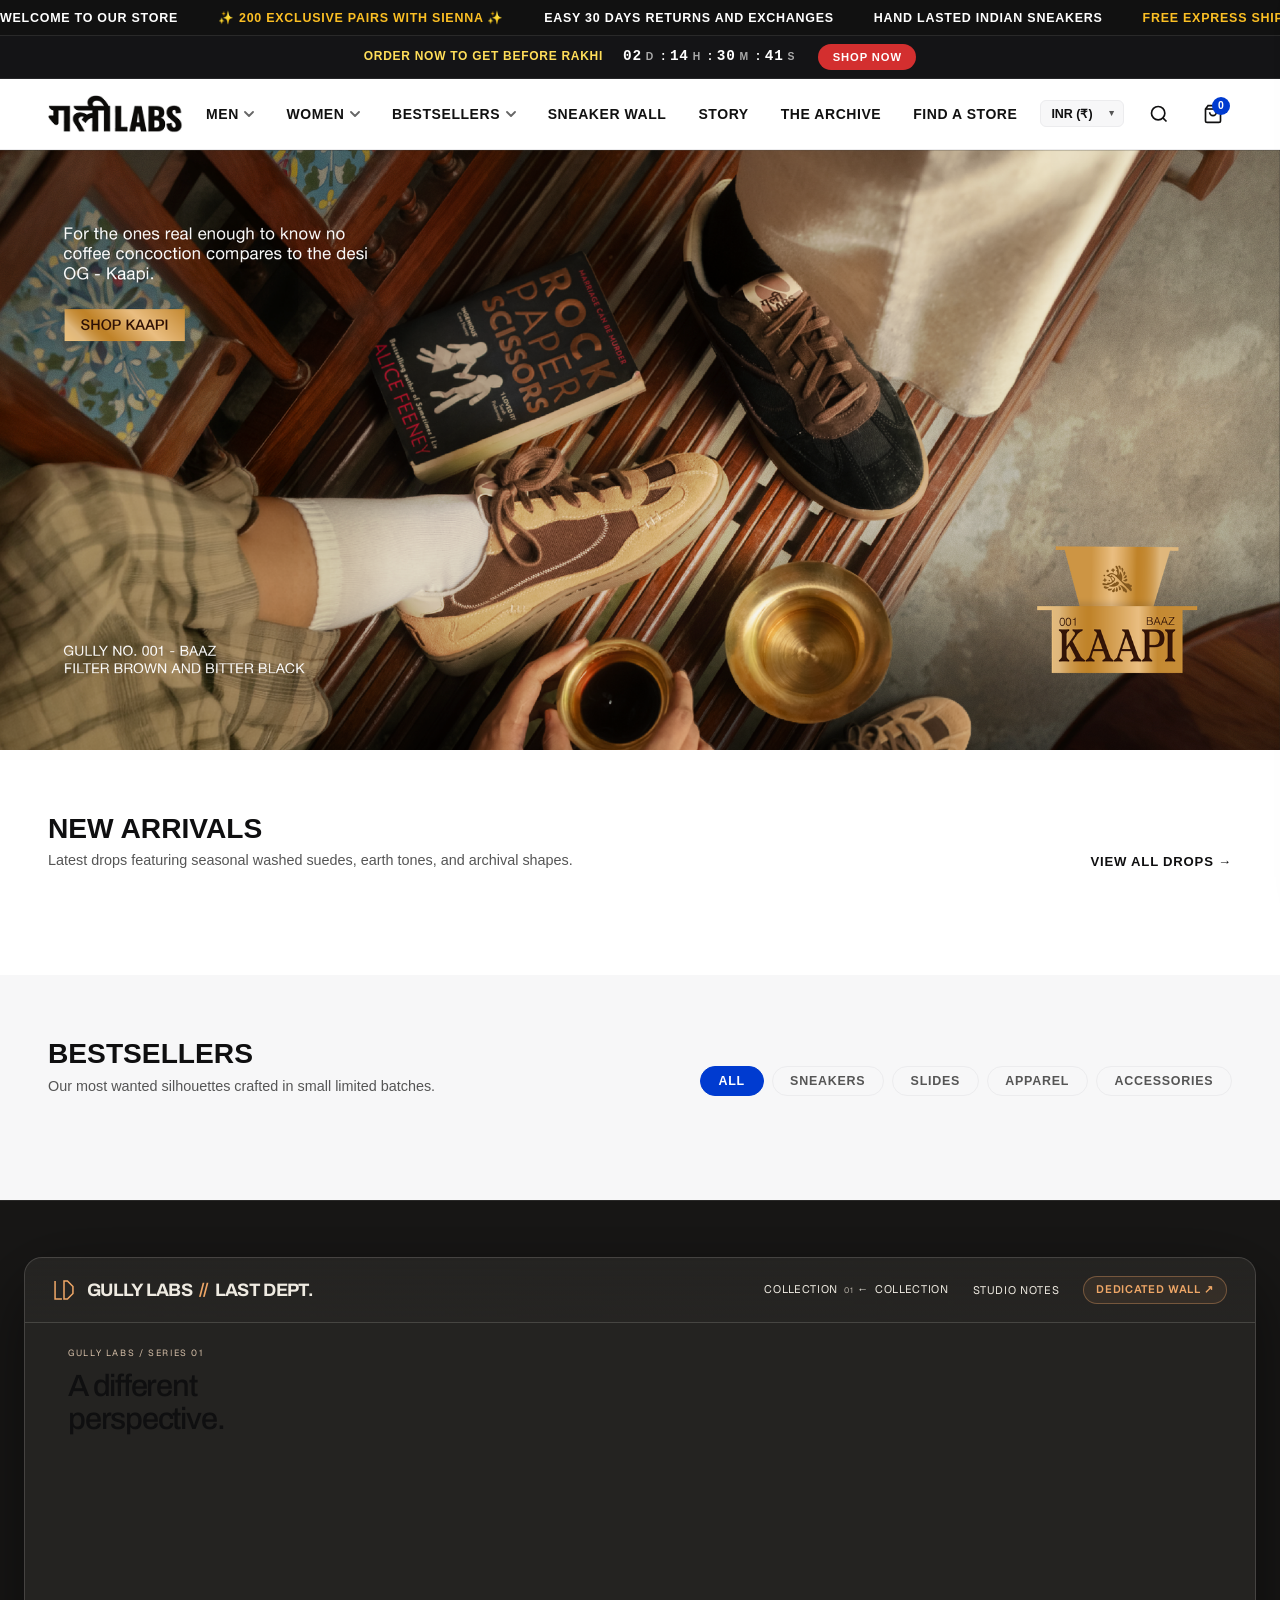
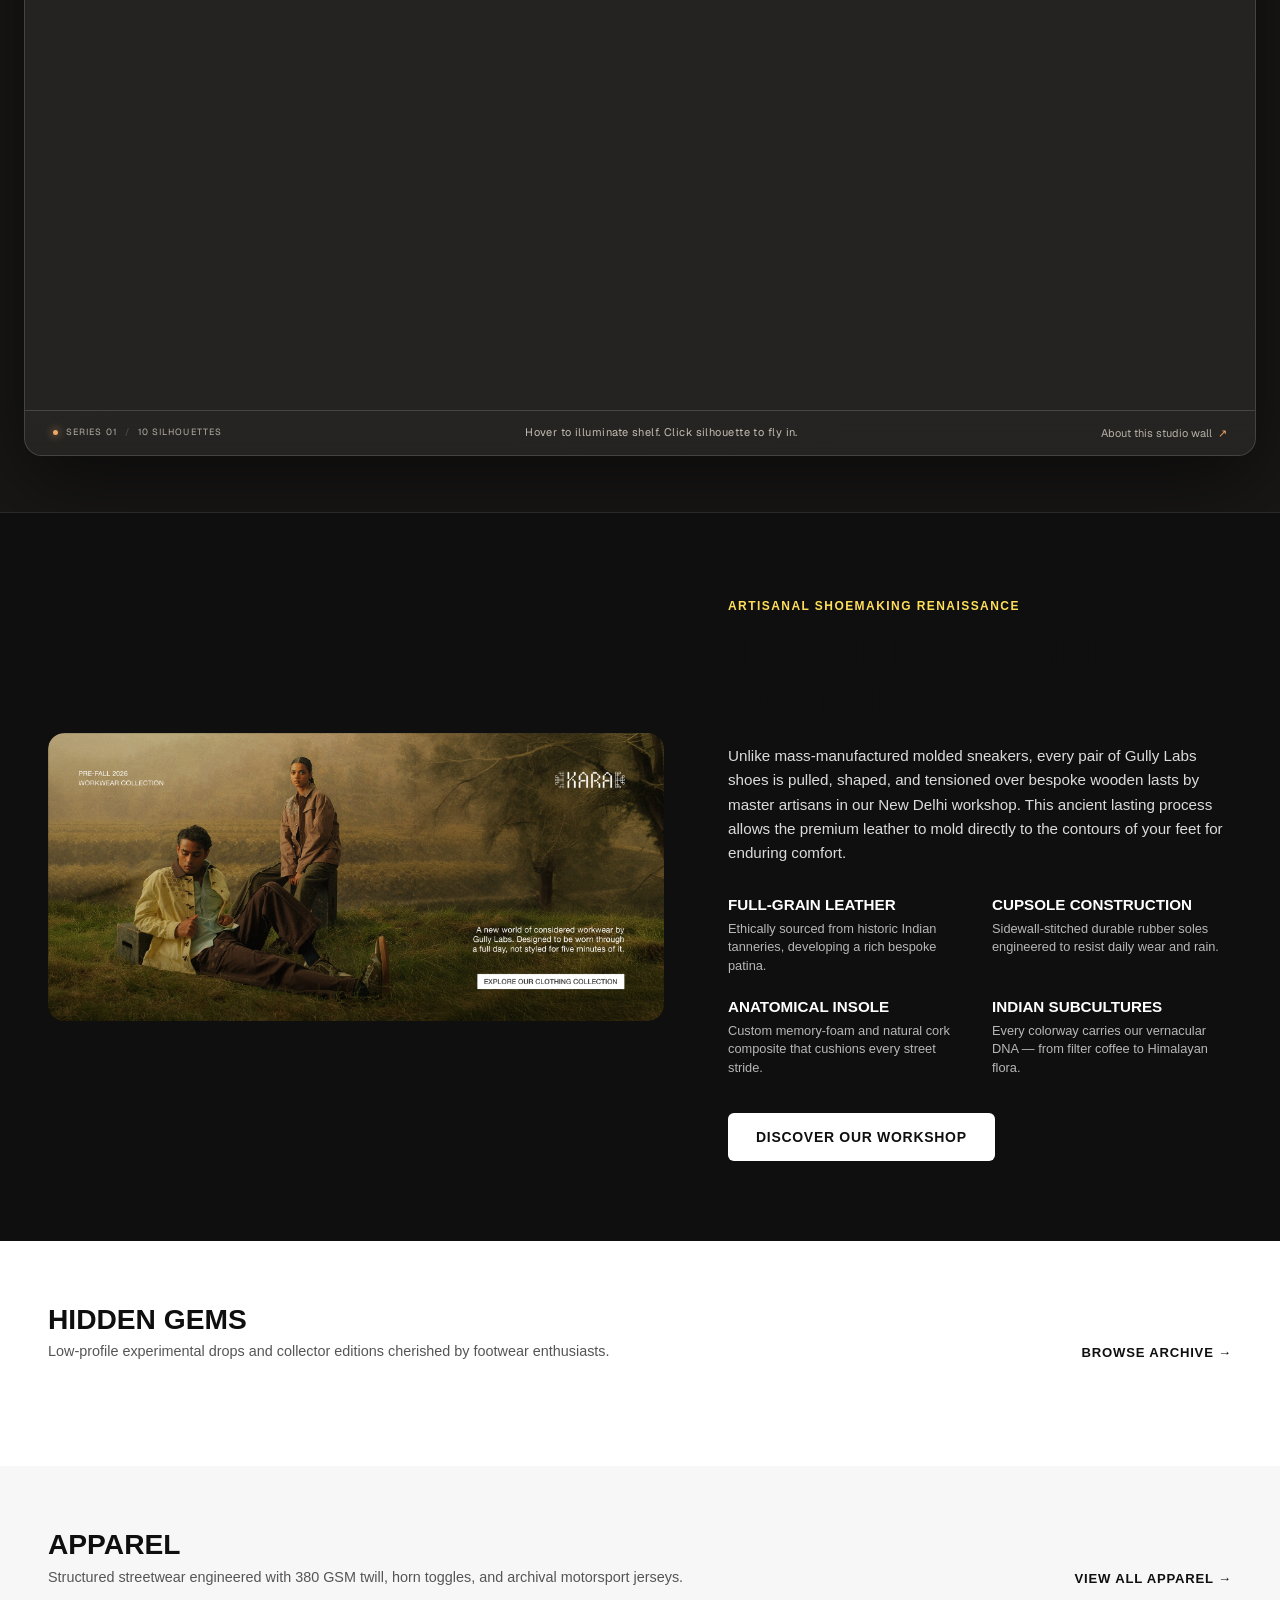
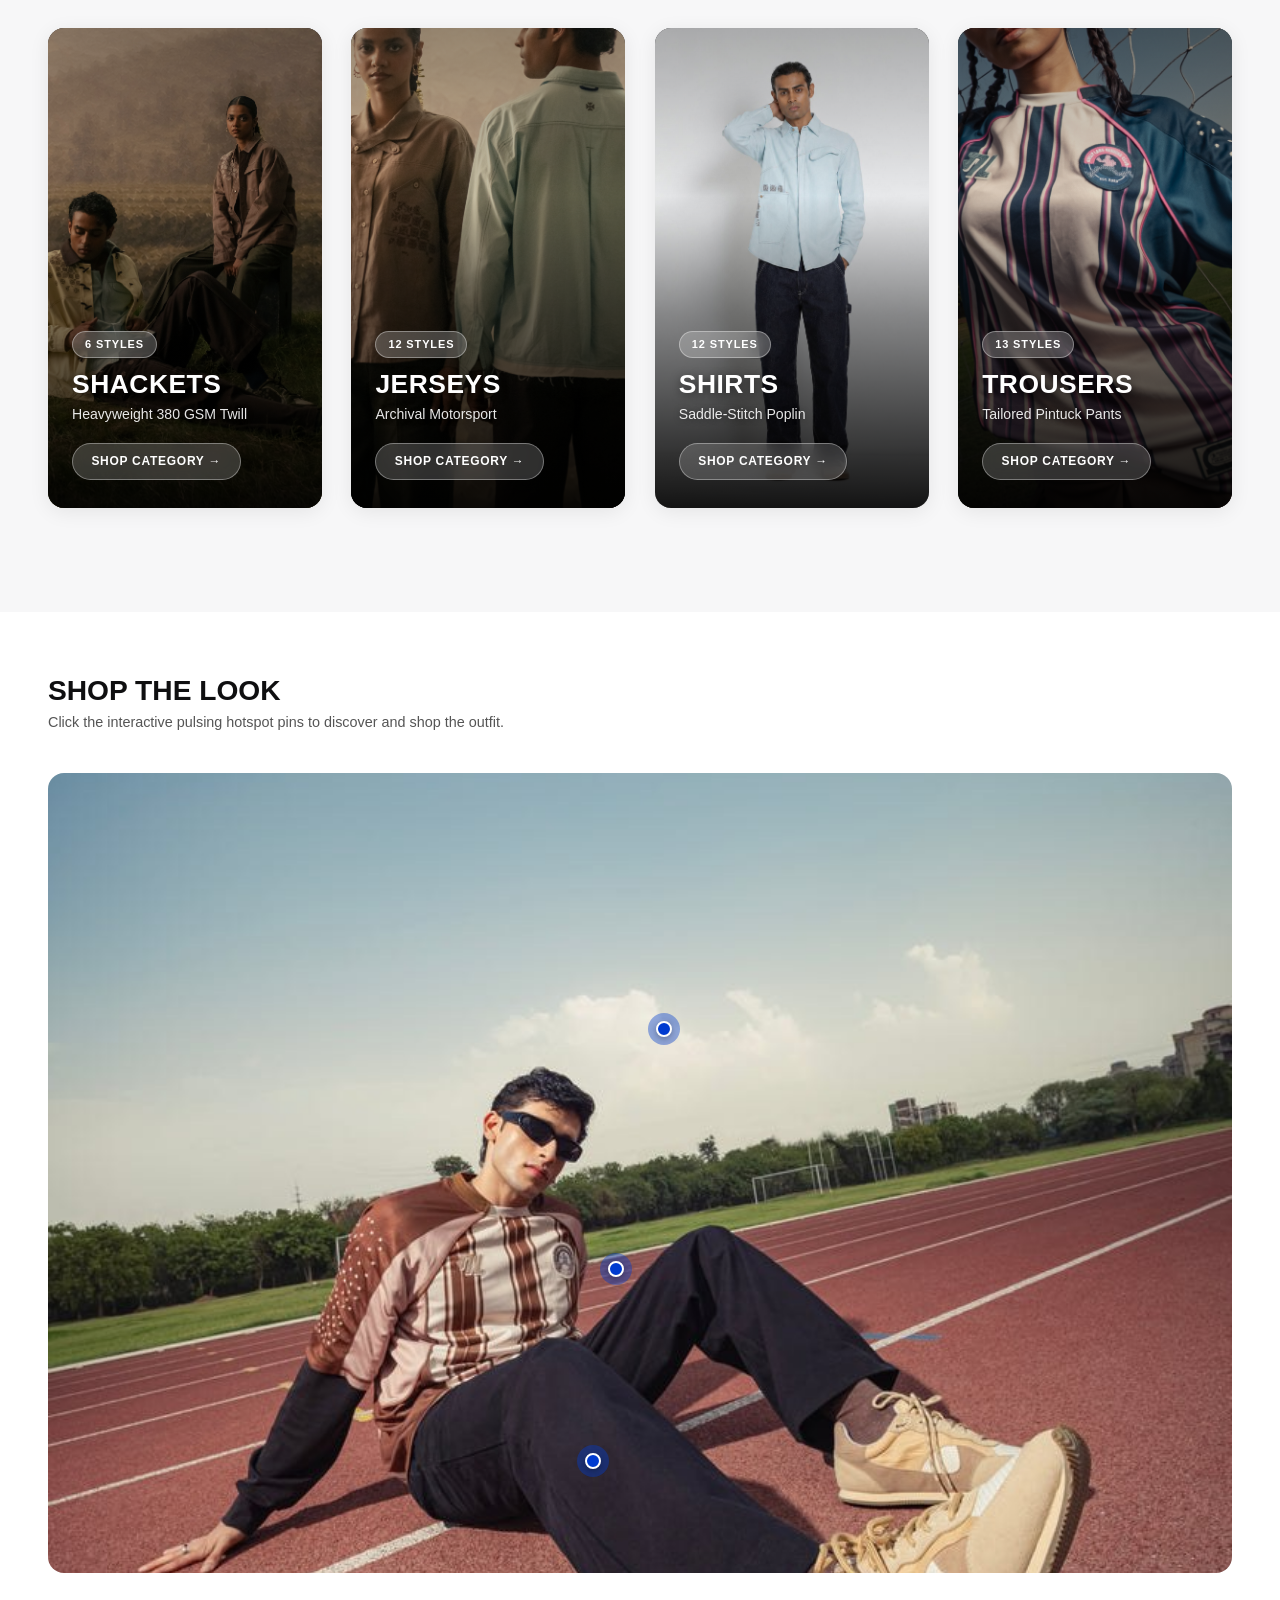
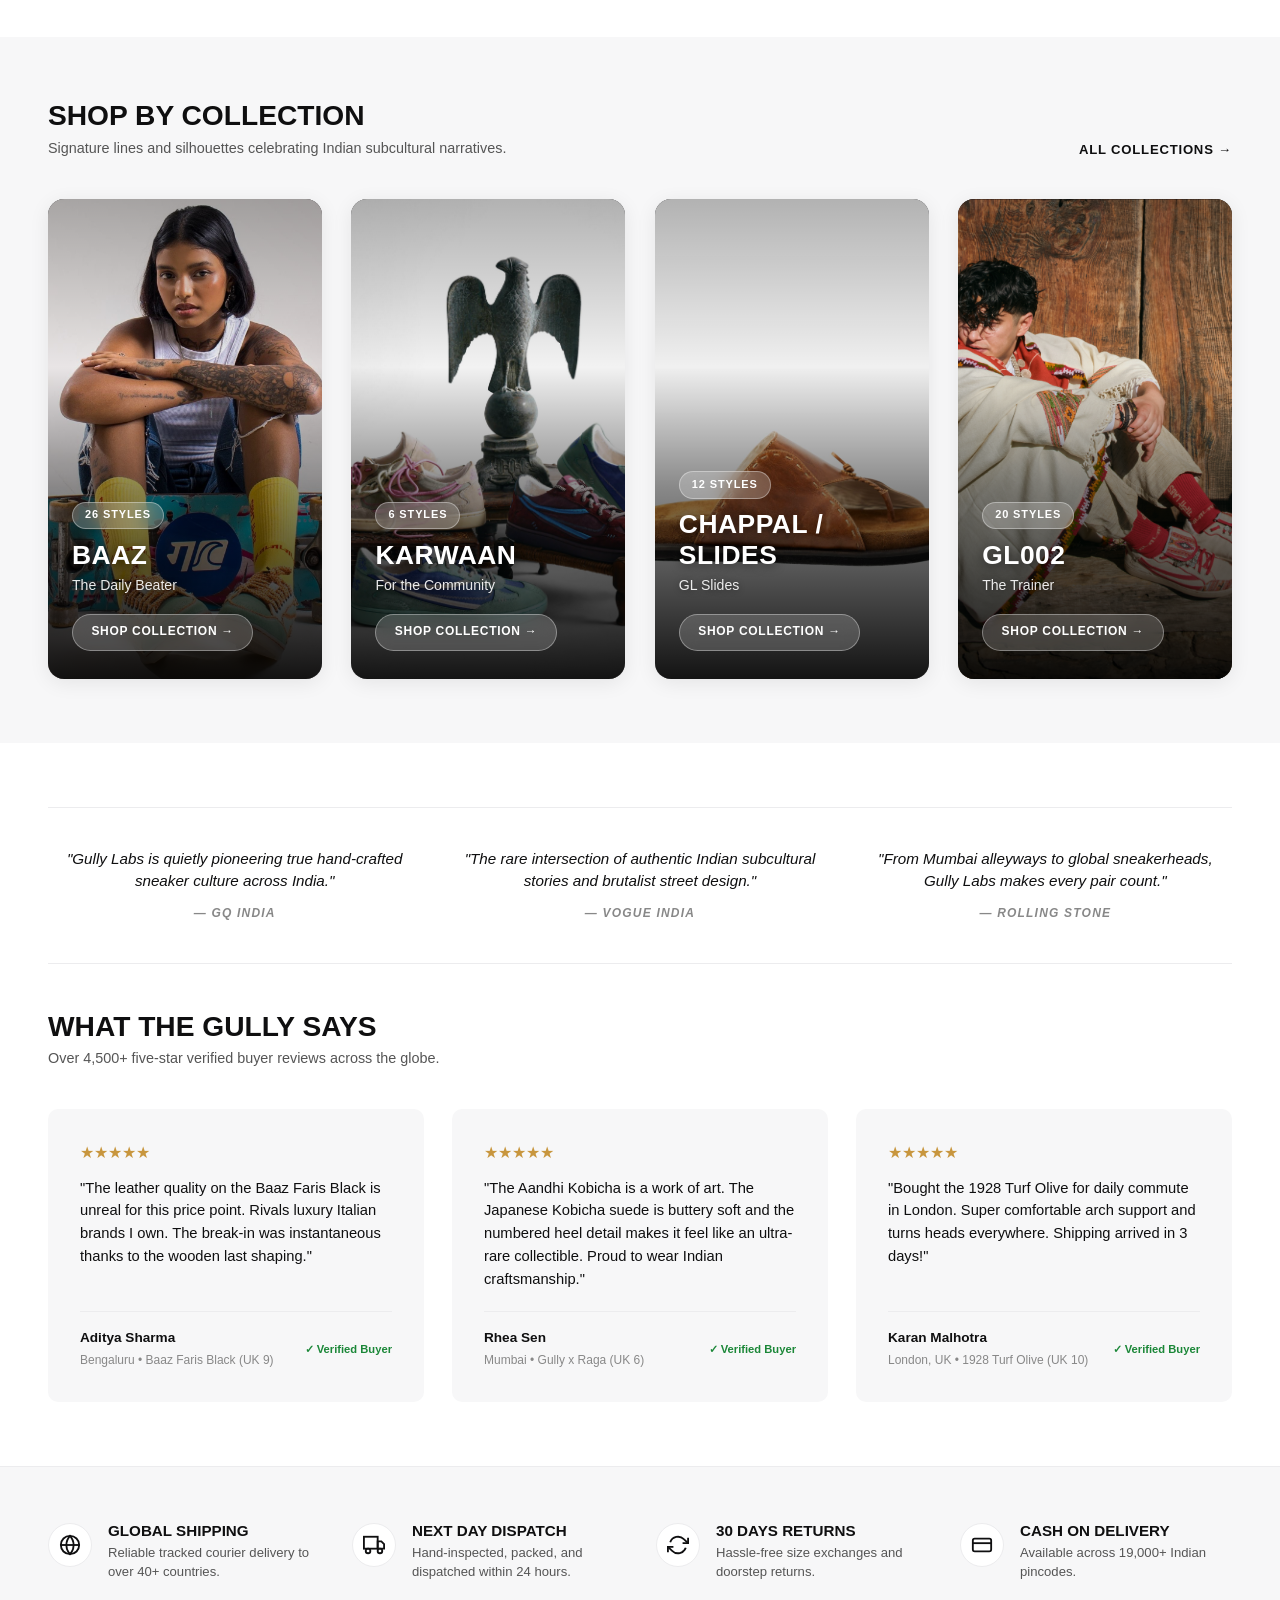
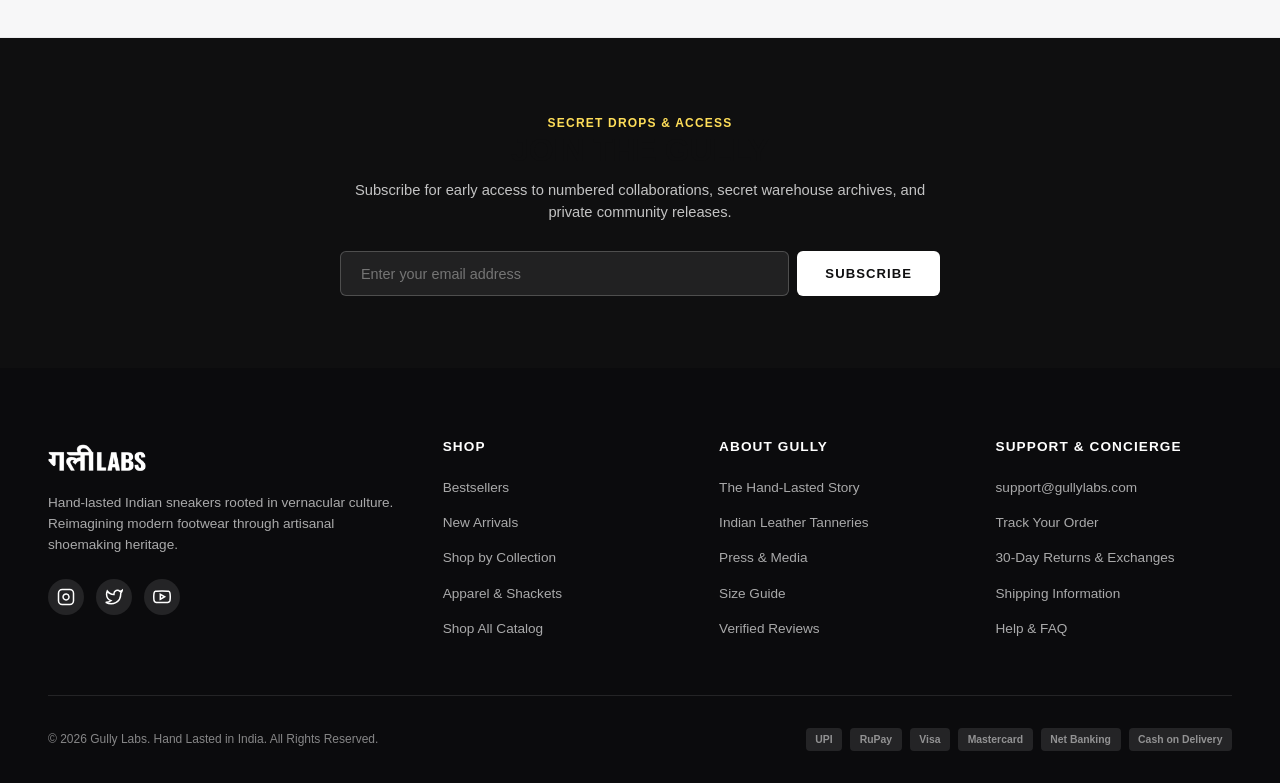
==== commit 095c7054: "Integrate Ascenta Studio LAST DEPT. interactive illuminated sneaker wall into Gully Labs" ====
--- a/index.html
+++ b/index.html
@@ -8,6 +8,7 @@
   <link rel="icon" type="image/png" href="assets/images/img_000_4ea6318a.png">
   <link rel="stylesheet" href="css/style.css">
   <link rel="stylesheet" href="css/sneaker-showcase.css">
+  <link rel="stylesheet" href="css/ascenta-last-dept.css">
 </head>
 <body>
 
@@ -332,36 +333,75 @@
     </section>
 
     <!-- ==========================================================================
-         FEATURED SNEAKER SHOWCASE MODULE (INSPIRED BY REFERENCE REEL)
-         SECTION 1: Sneaker Collection Wall / Shop Grid (10 Products)
-         SECTION 2: Single-Product Interactive Carousel with Glowing Orange Bar
+         ASCENTA STUDIO "LAST DEPT." INTERACTIVE ILLUMINATED FOOTWEAR WALL
+         - 10 Hand-Lasted Silhouettes on illuminated glass shelves
+         - Interactive shelf LED lighting & hover tracking
+         - Spatial camera flight video transitions & high-res detail frame
+         - UK sizing selector & live cart integration
          ========================================================================== -->
-    <section class="sneaker-showcase-wrapper" id="sneaker-wall-section" aria-label="Sneaker Collection Wall and Spotlight Carousel">
-      <div class="container">
-        <!-- SECTION 1 — SNEAKER COLLECTION WALL / SHOP GRID -->
-        <div class="sneaker-panel">
-          <div class="sneaker-section-header">
-            <div>
-              <span class="sneaker-section-eyebrow">Archival Wall 01 // 10 Silhouettes</span>
-              <h2 class="sneaker-section-title">Sneaker Collection Wall</h2>
-              <p class="sneaker-section-desc">
-                Ten hand-lasted Indian silhouettes captured side-on at uniform studio elevation on a mid-grey backdrop. Click any pair to inspect in the spotlight study below.
-              </p>
-            </div>
-            <span class="sneaker-count-pill">10 Silhouettes &bull; Hand-Lasted</span>
-          </div>
-
-          <div class="sneaker-wall-grid" id="sneakerWallGrid">
-            <!-- Populated dynamically via js/sneaker-showcase.js -->
-          </div>
-        </div>
-
-        <!-- SECTION 2 — SINGLE-PRODUCT CAROUSEL -->
-        <div class="sneaker-carousel-section" id="sneakerCarouselSection">
-          <!-- Populated dynamically via js/sneaker-showcase.js -->
-        </div>
-      </div>
-    </section>
+    <section class="ascenta-section-wrapper" id="sneaker-wall-section" aria-label="Gully Labs Archival Sneaker Wall">
+      <div class="ascenta-container">
+        <div class="ascenta-stage-frame">
+          <!-- Stage Top Bar -->
+          <div class="ascenta-stage-header">
+            <div class="ascenta-brand">
+              <svg viewBox="0 0 32 32" class="ascenta-brand-mark" aria-hidden="true"><path d="M3 3v26h10M16 3h5l8 8v10l-8 8h-5V3Z" fill="none" stroke="currentColor" stroke-width="2.2"/></svg>
+              <span>GULLY LABS <span class="ascenta-brand-dot">//</span> LAST DEPT.</span>
+            </div>
+            <nav class="ascenta-nav" aria-label="Collection navigation">
+              <span class="ascenta-nav-collection">
+                <a href="#scene" id="ascenta-details" class="ascenta-nav-link" aria-current="page">Collection <span class="ascenta-nav-count">01</span></a>
+                <button type="button" id="ascenta-back" class="ascenta-nav-btn" hidden><span aria-hidden="true">&larr;</span> Collection</button>
+              </span>
+              <button type="button" class="ascenta-nav-btn" data-studio-open>Studio Notes</button>
+              <a href="showcase.html" class="ascenta-nav-link ascenta-fullscreen-link" target="_blank" rel="noopener">Dedicated Wall &nearr;</a>
+            </nav>
+          </div>
+
+          <!-- Main Lit Wall Scene Viewport -->
+          <div class="ascenta-scene-viewport">
+            <div class="scene" id="scene" tabindex="-1" aria-label="Gully Labs Archival footwear collection" data-mode="wall">
+              <picture>
+                <source media="(max-width:760px)" srcset="[data-uri]">
+                <img class="wall" src="media-v15/wall-1920.webp" srcset="media-v15/wall-1920.webp 1920w, media-v15/wall-3200.webp 3200w" sizes="100vw" fetchpriority="high" alt="Ten original footwear silhouettes displayed on glass shelves against a dark grey slate wall">
+              </picture>
+              <div class="collection-intro">
+                <p>GULLY LABS / SERIES 01</p>
+                <h1>A different<br>perspective.</h1>
+              </div>
+              <video class="camera" id="forward" muted playsinline preload="none" hidden></video>
+              <video class="camera" id="reverse" muted playsinline preload="none" hidden></video>
+              <div class="detail-frame" id="destination" hidden></div>
+            </div>
+          </div>
+
+          <!-- Stage Bottom Status Bar -->
+          <div class="ascenta-stage-footer">
+            <div class="ascenta-edition">
+              <span class="ascenta-live-dot" aria-hidden="true"></span>
+              SERIES 01 <span style="opacity:0.35;">/</span> 10 SILHOUETTES
+            </div>
+            <p id="status" class="ascenta-status" role="status">Hover to illuminate shelf. Click silhouette to fly in.</p>
+            <button type="button" class="ascenta-footer-btn" data-studio-open>About this studio wall <span aria-hidden="true">&nearr;</span></button>
+          </div>
+        </div>
+      </div>
+    </section>
+
+    <!-- Studio Notes Dialog -->
+    <dialog class="ascenta-studio-dialog" id="studio-dialog" aria-labelledby="studio-title">
+      <button type="button" class="ascenta-studio-close" aria-label="Close studio notes">Close <span aria-hidden="true">&times;</span></button>
+      <p class="ascenta-studio-kicker">GULLY LABS / STUDIO NOTES</p>
+      <h2 id="studio-title">A study in form.<br>A different perspective.</h2>
+      <p>Ten hand-lasted Indian silhouettes. One shared architectural wall. An archival collection of textures, proportions, and unexpected details, made to be explored up close.</p>
+      <div class="ascenta-studio-facts">
+        <span>01 / EXPLORE THE WALL</span>
+        <span>02 / FIND YOUR SILHOUETTE</span>
+        <span>03 / MAKE IT YOURS</span>
+      </div>
+      <p class="ascenta-studio-disclosure">Gully Labs Archival Series 01. Engineered for craftsmanship, tactile exploration, and daily wear.</p>
+      <button type="button" class="ascenta-studio-explore">Explore the collection <span aria-hidden="true">&nearr;</span></button>
+    </dialog>
 
     <!-- 7. The Art of Hand-Lasting (Craft Editorial Banner) -->
     <section class="editorial-craft-section" id="story">
@@ -916,7 +956,6 @@
   <!-- Scripts -->
   <script src="data/products.js"></script>
   <script src="js/app.js"></script>
-  <script src="js/sneaker-showcase-data.js"></script>
-  <script src="js/sneaker-showcase.js"></script>
+  <script defer src="js/ascenta-last-dept.js"></script>
 </body>
 </html>
--- a/css/ascenta-last-dept.css
+++ b/css/ascenta-last-dept.css
@@ -0,0 +1,904 @@
+/* ==========================================================================
+   ASCENTA STUDIO "LAST DEPT." INTERACTIVE ILLUMINATED FOOTWEAR WALL
+   Scoped CSS component for Gully Labs. Completely isolated from global styles.
+   ========================================================================== */
+
+@font-face {
+  font-family: 'Geist';
+  src: url('../geist.woff2') format('woff2');
+  font-weight: 100 900;
+  font-display: swap;
+}
+
+@font-face {
+  font-family: 'Archivo';
+  src: url('../archivo-var.woff2') format('woff2');
+  font-weight: 100 900;
+  font-display: swap;
+}
+
+:root {
+  --ascenta-paper: #eeeae1;
+  --ascenta-ink: #242321;
+  --ascenta-muted: #b6afa5;
+  --ascenta-accent: #efa767;
+  --ascenta-line: rgba(238, 234, 225, 0.17);
+  --ascenta-glow: rgba(239, 167, 103, 0.45);
+}
+
+/* ==========================================
+   1. SECTION WRAPPER & CONTAINER
+   ========================================== */
+.ascenta-section-wrapper {
+  position: relative;
+  width: 100%;
+  background: #181716;
+  padding: 3.5rem 0;
+  overflow: hidden;
+  border-top: 1px solid rgba(255, 255, 255, 0.08);
+  border-bottom: 1px solid rgba(255, 255, 255, 0.08);
+  font-family: 'Geist', Arial, sans-serif;
+  color: var(--ascenta-paper);
+}
+
+.ascenta-container {
+  max-width: 1440px;
+  margin: 0 auto;
+  padding: 0 24px;
+}
+
+@media (max-width: 768px) {
+  .ascenta-section-wrapper {
+    padding: 2rem 0;
+  }
+  .ascenta-container {
+    padding: 0 12px;
+  }
+}
+
+/* ==========================================
+   2. STAGE FRAME & ARCHITECTURAL CHASSIS
+   ========================================== */
+.ascenta-stage-frame {
+  position: relative;
+  width: 100%;
+  background: #242321;
+  background-image: linear-gradient(rgba(36, 35, 33, 0.88), rgba(36, 35, 33, 0.88)), url('../media-v15/wall-texture.webp');
+  background-size: cover;
+  border-radius: 18px;
+  border: 1px solid rgba(238, 234, 225, 0.14);
+  box-shadow: 0 24px 80px rgba(0, 0, 0, 0.55), inset 0 1px 0 rgba(255, 255, 255, 0.08);
+  overflow: hidden;
+}
+
+/* Stage Header Bar */
+.ascenta-stage-header {
+  display: flex;
+  align-items: center;
+  justify-content: space-between;
+  gap: 16px;
+  padding: 16px 28px;
+  background: linear-gradient(180deg, rgba(36, 35, 33, 0.95), rgba(36, 35, 33, 0.75));
+  border-bottom: 1px solid var(--ascenta-line);
+  z-index: 10;
+  position: relative;
+}
+
+.ascenta-brand {
+  display: flex;
+  align-items: center;
+  gap: 12px;
+  font-family: 'Archivo', Arial, sans-serif;
+  font-size: 18px;
+  font-weight: 700;
+  letter-spacing: -0.04em;
+  color: var(--ascenta-paper);
+}
+
+.ascenta-brand-mark {
+  width: 22px;
+  height: 22px;
+  color: var(--ascenta-accent);
+}
+
+.ascenta-brand-dot {
+  color: var(--ascenta-accent);
+  margin: 0 4px;
+}
+
+.ascenta-nav {
+  display: flex;
+  align-items: center;
+  gap: 24px;
+}
+
+.ascenta-nav-link,
+.ascenta-nav-btn {
+  background: none;
+  border: 0;
+  padding: 8px 0;
+  font-family: 'Geist', Arial, sans-serif;
+  font-size: 11px;
+  letter-spacing: 0.06em;
+  color: var(--ascenta-paper);
+  text-transform: uppercase;
+  cursor: pointer;
+  display: inline-flex;
+  align-items: center;
+  gap: 6px;
+  text-decoration: none;
+  transition: color 180ms ease;
+  position: relative;
+}
+
+.ascenta-nav-link:hover,
+.ascenta-nav-btn:hover {
+  color: var(--ascenta-accent);
+}
+
+.ascenta-nav-count {
+  font-size: 8px;
+  color: var(--ascenta-muted);
+  vertical-align: super;
+}
+
+.ascenta-fullscreen-link {
+  color: var(--ascenta-accent);
+  font-weight: 600;
+  border: 1px solid rgba(239, 167, 103, 0.35);
+  padding: 5px 12px;
+  border-radius: 99px;
+  background: rgba(239, 167, 103, 0.08);
+  transition: all 180ms ease;
+}
+
+.ascenta-fullscreen-link:hover {
+  background: var(--ascenta-accent);
+  color: #242321;
+}
+
+/* Stage Bottom Status Bar */
+.ascenta-stage-footer {
+  display: flex;
+  align-items: center;
+  justify-content: space-between;
+  gap: 16px;
+  padding: 14px 28px;
+  background: linear-gradient(0deg, rgba(36, 35, 33, 0.95), rgba(36, 35, 33, 0.75));
+  border-top: 1px solid var(--ascenta-line);
+  font-size: 11px;
+  color: var(--ascenta-muted);
+  z-index: 10;
+  position: relative;
+}
+
+.ascenta-edition {
+  display: flex;
+  align-items: center;
+  gap: 8px;
+  font-size: 9px;
+  letter-spacing: 0.12em;
+  text-transform: uppercase;
+}
+
+.ascenta-live-dot {
+  width: 5px;
+  height: 5px;
+  background: var(--ascenta-accent);
+  border-radius: 50%;
+  box-shadow: 0 0 8px var(--ascenta-accent);
+  animation: ascentaPulse 2s infinite ease-in-out;
+}
+
+@keyframes ascentaPulse {
+  0%, 100% { opacity: 0.7; transform: scale(1); }
+  50% { opacity: 1; transform: scale(1.3); }
+}
+
+.ascenta-status {
+  margin: 0;
+  font-size: 11px;
+  letter-spacing: 0.04em;
+  color: #c4bcb0;
+}
+
+.ascenta-footer-btn {
+  background: none;
+  border: 0;
+  padding: 0;
+  color: var(--ascenta-muted);
+  font-size: 11px;
+  cursor: pointer;
+  display: inline-flex;
+  align-items: center;
+  gap: 6px;
+  transition: color 180ms ease;
+}
+
+.ascenta-footer-btn:hover {
+  color: var(--ascenta-accent);
+}
+
+.ascenta-footer-btn span {
+  color: var(--ascenta-accent);
+}
+
+/* ==========================================
+   3. SCENE VIEWPORT & 43/24 GEOMETRY
+   ========================================== */
+.ascenta-scene-viewport {
+  position: relative;
+  width: 100%;
+  aspect-ratio: 43 / 24;
+  overflow: hidden;
+  background: #242321;
+  isolation: isolate;
+  outline: none;
+}
+
+.ascenta-stage-frame .scene {
+  position: absolute;
+  inset: 0;
+  width: 100%;
+  height: 100%;
+  aspect-ratio: 43 / 24;
+  isolation: isolate;
+  outline: none;
+}
+
+/* Background Wall, Camera Video, Detail Frame */
+.ascenta-stage-frame .wall,
+.ascenta-stage-frame .camera,
+.ascenta-stage-frame .detail-frame {
+  position: absolute;
+  inset: 0;
+  width: 100%;
+  height: 100%;
+  object-fit: fill;
+  mask-image: linear-gradient(to bottom, transparent, black 4%, black 96%, transparent),
+              linear-gradient(to right, transparent, black 2%, black 98%, transparent);
+  mask-composite: intersect;
+  -webkit-mask-composite: source-in;
+}
+
+.ascenta-stage-frame .camera {
+  pointer-events: none;
+  z-index: 2;
+}
+
+.ascenta-stage-frame .detail-frame {
+  position: absolute !important;
+  inset: 0;
+  width: 100%;
+  height: 100%;
+  pointer-events: none;
+  z-index: 2;
+}
+
+/* Under-shelf LED lighting layer */
+.ascenta-stage-frame .led {
+  position: absolute;
+  pointer-events: none;
+  opacity: 0;
+  transition: none;
+  z-index: 1;
+}
+
+.ascenta-stage-frame .led.on {
+  opacity: 1;
+  transition: opacity 120ms ease-out;
+}
+
+/* Clickable Hitboxes on Wall Shelves */
+.ascenta-stage-frame .hit {
+  position: absolute;
+  border: 0;
+  padding: 0;
+  background: none;
+  cursor: pointer;
+  color: transparent;
+  z-index: 3;
+}
+
+.ascenta-stage-frame .hit:focus-visible {
+  outline: 2px solid var(--ascenta-accent);
+  outline-offset: -2px;
+}
+
+/* Holographic Product Names on Shelf Hover */
+.ascenta-stage-frame .holo-name {
+  position: absolute;
+  pointer-events: none;
+  opacity: 0;
+  transform: translate(-50%, 6px);
+  color: #ffc28e;
+  text-align: center;
+  white-space: nowrap;
+  font-size: clamp(8px, 0.85vw, 13px);
+  letter-spacing: 0.14em;
+  text-shadow: 0 0 12px rgba(255, 139, 52, 0.5);
+  font-family: 'Geist', Arial, sans-serif;
+  z-index: 3;
+}
+
+.ascenta-stage-frame .holo-name span {
+  display: block;
+  font-size: 0.6em;
+  letter-spacing: 0.22em;
+  opacity: 0.7;
+  margin-top: 3px;
+  color: #d8baa0;
+}
+
+.ascenta-stage-frame .holo-name.on {
+  opacity: 1;
+  transform: translate(-50%, 0);
+  transition: opacity 90ms ease-out, transform 120ms ease-out;
+}
+
+.ascenta-stage-frame .scene[data-mode]:not([data-mode="wall"]) .holo-name {
+  opacity: 0 !important;
+}
+
+/* Wall Collection Intro Typography */
+.ascenta-stage-frame .collection-intro {
+  position: absolute;
+  top: 3.5%;
+  left: 3.5%;
+  z-index: 2;
+  pointer-events: none;
+  color: var(--ascenta-paper);
+}
+
+.ascenta-stage-frame .collection-intro p {
+  font-size: 9px;
+  font-weight: 400;
+  letter-spacing: 0.18em;
+  color: #d5bfa8;
+  margin: 0 0 10px;
+}
+
+.ascenta-stage-frame .collection-intro h1 {
+  font-family: 'Archivo', Arial, sans-serif;
+  font-size: clamp(20px, 2.4vw, 36px);
+  font-weight: 500;
+  letter-spacing: -0.04em;
+  line-height: 1.05;
+  margin: 0;
+}
+
+.ascenta-stage-frame .scene[data-mode]:not([data-mode="wall"]) .collection-intro {
+  visibility: hidden;
+}
+
+/* ==========================================
+   4. PRODUCT DETAIL OVERLAY SHEET
+   ========================================== */
+.ascenta-stage-frame .scene-product {
+  position: absolute;
+  inset: 0;
+  pointer-events: none;
+  z-index: 4;
+}
+
+.ascenta-stage-frame .product-heading {
+  position: absolute;
+  left: 3.5%;
+  top: 4%;
+  width: 35%;
+  color: var(--ascenta-paper);
+  text-shadow: 0 2px 20px rgba(36, 35, 33, 0.65);
+  pointer-events: auto;
+}
+
+.ascenta-stage-frame .product-kicker {
+  font-size: 9px;
+  letter-spacing: 0.18em;
+  color: #d5bfa8;
+  margin: 0 0 14px;
+}
+
+.ascenta-stage-frame .product-heading h1 {
+  font-family: 'Archivo', Arial, sans-serif;
+  font-size: clamp(26px, 3.4vw, 56px);
+  font-weight: 600;
+  letter-spacing: -0.05em;
+  line-height: 0.98;
+  margin: 0 0 14px;
+}
+
+.ascenta-stage-frame .product-heading p:not(.product-kicker) {
+  font-size: clamp(11px, 0.95vw, 13px);
+  line-height: 1.6;
+  max-width: 32ch;
+  color: #c8c1b7;
+  margin: 0;
+}
+
+/* Right Control Plane */
+.ascenta-stage-frame .product-plane {
+  position: absolute;
+  top: 4%;
+  right: 4%;
+  width: clamp(250px, 25vw, 340px);
+  pointer-events: auto;
+  color: var(--ascenta-paper);
+  background: rgba(36, 35, 33, 0.78);
+  backdrop-filter: blur(14px);
+  -webkit-backdrop-filter: blur(14px);
+  border: 1px solid rgba(238, 234, 225, 0.15);
+  border-radius: 14px;
+  padding: 22px 24px;
+  box-shadow: 0 16px 48px rgba(0, 0, 0, 0.55);
+}
+
+.ascenta-stage-frame .purchase-note {
+  font-size: 8px;
+  letter-spacing: 0.16em;
+  color: #c6b9aa;
+  margin: 0 0 14px;
+}
+
+.ascenta-stage-frame .purchase-header {
+  display: flex;
+  align-items: flex-start;
+  justify-content: space-between;
+  gap: 12px;
+  padding-bottom: 16px;
+  border-bottom: 1px solid var(--ascenta-line);
+  margin-bottom: 18px;
+}
+
+.ascenta-stage-frame .product-color {
+  font-size: 11px;
+  line-height: 1.45;
+  color: #d1c9bd;
+  margin: 0;
+  max-width: 60%;
+}
+
+.ascenta-stage-frame .product-price {
+  font-family: 'Archivo', Arial, sans-serif;
+  font-size: clamp(22px, 2vw, 28px);
+  font-weight: 600;
+  letter-spacing: -0.05em;
+  line-height: 1;
+  margin: 0;
+  white-space: nowrap;
+  font-variant-numeric: tabular-nums;
+  color: var(--ascenta-accent);
+}
+
+/* Size Selector Field */
+.ascenta-stage-frame .size-field {
+  margin-bottom: 20px;
+}
+
+.ascenta-stage-frame .size-top {
+  display: flex;
+  justify-content: space-between;
+  align-items: center;
+  margin-bottom: 8px;
+}
+
+.ascenta-stage-frame .size-label {
+  font-size: 10px;
+  color: #ddd6cb;
+}
+
+.ascenta-stage-frame .size-unit {
+  font-size: 9px;
+  letter-spacing: 0.1em;
+  color: #b8ac9d;
+}
+
+.ascenta-stage-frame .size-control {
+  position: relative;
+  border-bottom: 1px solid rgba(238, 234, 225, 0.45);
+  transition: border-color 160ms ease;
+}
+
+.ascenta-stage-frame .size-control::after {
+  content: '';
+  position: absolute;
+  right: 6px;
+  top: 15px;
+  width: 7px;
+  height: 7px;
+  border-right: 1px solid #ddd2c4;
+  border-bottom: 1px solid #ddd2c4;
+  transform: rotate(45deg);
+  pointer-events: none;
+}
+
+.ascenta-stage-frame .size-control:focus-within,
+.ascenta-stage-frame .size-control:hover {
+  border-color: var(--ascenta-accent);
+}
+
+.ascenta-stage-frame .size-select {
+  display: block;
+  appearance: none;
+  -webkit-appearance: none;
+  width: 100%;
+  height: 40px;
+  border: 0;
+  background: transparent;
+  border-radius: 0;
+  color: var(--ascenta-paper);
+  padding: 0 28px 0 0;
+  font-size: 14px;
+  font-weight: 500;
+  cursor: pointer;
+  letter-spacing: -0.02em;
+  outline: none;
+}
+
+.ascenta-stage-frame .size-select option {
+  background: #292723;
+  color: var(--ascenta-paper);
+  font-size: 14px;
+}
+
+/* Tactile Add to Bag Button */
+.ascenta-stage-frame .add-to-bag {
+  position: relative;
+  display: flex;
+  align-items: center;
+  justify-content: space-between;
+  gap: 14px;
+  isolation: isolate;
+  overflow: hidden;
+  width: 100%;
+  min-height: 56px;
+  padding: 6px 8px 6px 20px;
+  border: 0;
+  border-radius: 99px;
+  background: #f3eade;
+  color: #242321;
+  box-shadow: inset 0 1px 0 rgba(255, 255, 255, 0.8), 0 4px 14px rgba(0, 0, 0, 0.25);
+  cursor: pointer;
+  transition: transform 160ms ease, box-shadow 200ms ease, background 200ms ease;
+}
+
+.ascenta-stage-frame .add-to-bag::before {
+  content: '';
+  position: absolute;
+  inset: 0;
+  background: linear-gradient(100deg, #f2d1aa, #efb477);
+  z-index: -1;
+  transform: translateX(-101%);
+  transition: transform 340ms cubic-bezier(0.16, 1, 0.3, 1);
+}
+
+.ascenta-stage-frame .add-to-bag:hover:not(:disabled)::before {
+  transform: translateX(0);
+}
+
+.ascenta-stage-frame .add-to-bag:hover:not(:disabled) {
+  box-shadow: 0 6px 24px rgba(239, 157, 83, 0.35);
+  transform: translateY(-2px);
+}
+
+.ascenta-stage-frame .add-to-bag:active:not(:disabled) {
+  transform: translateY(0) scale(0.985);
+}
+
+.ascenta-stage-frame .add-to-bag:disabled {
+  background: rgba(238, 230, 219, 0.72);
+  color: rgba(36, 35, 33, 0.55);
+  cursor: not-allowed;
+  box-shadow: none;
+}
+
+.ascenta-stage-frame .add-copy {
+  display: flex;
+  flex-direction: column;
+  gap: 3px;
+  text-align: left;
+  min-width: 0;
+}
+
+.ascenta-stage-frame .add-label {
+  font-size: 11px;
+  font-weight: 600;
+  letter-spacing: 0.05em;
+  text-transform: uppercase;
+}
+
+.ascenta-stage-frame .add-hint {
+  font-size: 8px;
+  font-weight: 400;
+  letter-spacing: 0.02em;
+  color: #5f4a37;
+  white-space: nowrap;
+}
+
+.ascenta-stage-frame .add-symbol {
+  width: 42px;
+  height: 42px;
+  flex-shrink: 0;
+  background: #27231f;
+  color: #f4dfc7;
+  border-radius: 50%;
+  display: grid;
+  place-items: center;
+  transition: transform 220ms cubic-bezier(0.2, 0.8, 0.2, 1), background 220ms;
+  box-shadow: 0 2px 6px rgba(0, 0, 0, 0.2);
+}
+
+.ascenta-stage-frame .add-symbol svg {
+  width: 20px;
+  height: 20px;
+  overflow: visible;
+}
+
+.ascenta-stage-frame .add-arrow {
+  transition: transform 200ms ease, opacity 140ms ease;
+}
+
+.ascenta-stage-frame .add-check {
+  opacity: 0;
+  stroke-dasharray: 22;
+  stroke-dashoffset: 22;
+  transition: stroke-dashoffset 260ms ease, opacity 140ms ease;
+}
+
+.ascenta-stage-frame .add-to-bag:hover:not(:disabled) .add-symbol {
+  transform: rotate(-12deg);
+  background: #33251a;
+}
+
+.ascenta-stage-frame .add-to-bag.is-added {
+  background: #ede4d5;
+}
+
+.ascenta-stage-frame .add-to-bag.is-added .add-symbol {
+  background: #3d4c34;
+  color: #c9e4b8;
+  transform: none !important;
+}
+
+.ascenta-stage-frame .add-to-bag.is-added .add-arrow {
+  opacity: 0;
+  transform: translateX(4px);
+}
+
+.ascenta-stage-frame .add-to-bag.is-added .add-check {
+  opacity: 1;
+  stroke-dashoffset: 0;
+}
+
+/* Expandable Design Details Accordion */
+.ascenta-stage-frame .product-more {
+  border-top: 1px solid var(--ascenta-line);
+  margin-top: 16px;
+  padding-top: 12px;
+  font-size: 11px;
+  line-height: 1.5;
+  color: #bfb5a8;
+}
+
+.ascenta-stage-frame .product-more summary {
+  display: flex;
+  justify-content: space-between;
+  cursor: pointer;
+  list-style: none;
+  color: #d6cdbf;
+  font-size: 10px;
+  font-weight: 500;
+  letter-spacing: 0.04em;
+}
+
+.ascenta-stage-frame .product-more summary::-webkit-details-marker {
+  display: none;
+}
+
+.ascenta-stage-frame .product-more summary::after {
+  content: '+';
+  font-size: 14px;
+  font-weight: 300;
+  color: var(--ascenta-accent);
+}
+
+.ascenta-stage-frame .product-more[open] summary::after {
+  content: '−';
+}
+
+.ascenta-stage-frame .product-more p {
+  margin: 10px 0 0;
+  max-width: 32ch;
+  color: #a79f94;
+}
+
+/* Entrance Animations */
+.ascenta-stage-frame .scene-product.ready .product-heading,
+.ascenta-stage-frame .scene-product.ready .product-plane {
+  animation: ascentaRetailArrive 160ms cubic-bezier(0.2, 0.8, 0.2, 1) both;
+}
+
+@keyframes ascentaRetailArrive {
+  from { opacity: 0; transform: translateY(6px); }
+  to { opacity: 1; transform: translateY(0); }
+}
+
+/* ==========================================
+   5. STUDIO NOTES MODAL DIALOG
+   ========================================== */
+.ascenta-studio-dialog {
+  width: min(640px, calc(100vw - 32px));
+  max-height: calc(100dvh - 40px);
+  padding: 48px;
+  border: 1px solid rgba(238, 234, 225, 0.2);
+  border-radius: 16px;
+  background: var(--ascenta-paper);
+  color: var(--ascenta-ink);
+  outline: none;
+  color-scheme: light;
+  box-shadow: 0 24px 80px rgba(0, 0, 0, 0.6);
+  position: fixed;
+  inset: 0;
+  margin: auto;
+  z-index: 9999;
+}
+
+.ascenta-studio-dialog::backdrop {
+  background: rgba(24, 23, 21, 0.75);
+  backdrop-filter: blur(8px);
+  -webkit-backdrop-filter: blur(8px);
+}
+
+.ascenta-studio-close {
+  position: absolute;
+  right: 20px;
+  top: 18px;
+  border: 0;
+  background: none;
+  color: var(--ascenta-ink);
+  font-size: 11px;
+  padding: 8px;
+  cursor: pointer;
+  display: flex;
+  align-items: center;
+  gap: 8px;
+  font-family: inherit;
+}
+
+.ascenta-studio-close span {
+  font-size: 20px;
+  line-height: 1;
+}
+
+.ascenta-studio-kicker {
+  font-size: 9px;
+  letter-spacing: 0.16em;
+  color: #7c7264;
+  margin: 0 0 20px;
+  font-family: 'Geist', Arial, sans-serif;
+}
+
+.ascenta-studio-dialog h2 {
+  font-family: 'Archivo', Arial, sans-serif;
+  font-size: clamp(28px, 3.2vw, 42px);
+  font-weight: 500;
+  letter-spacing: -0.05em;
+  line-height: 1.05;
+  margin: 0 0 20px;
+}
+
+.ascenta-studio-dialog > p:not(.ascenta-studio-kicker) {
+  font-size: 13px;
+  line-height: 1.75;
+  color: #4a453f;
+  margin: 0 0 24px;
+}
+
+.ascenta-studio-facts {
+  display: grid;
+  grid-template-columns: repeat(3, 1fr);
+  gap: 12px;
+  padding: 20px 0;
+  border-top: 1px solid rgba(36, 35, 33, 0.18);
+  border-bottom: 1px solid rgba(36, 35, 33, 0.18);
+  margin: 24px 0;
+  font-size: 9px;
+  letter-spacing: 0.1em;
+  color: #6e6558;
+}
+
+.ascenta-studio-disclosure {
+  font-size: 11px !important;
+  color: #7c7265 !important;
+}
+
+.ascenta-studio-explore {
+  display: flex;
+  justify-content: space-between;
+  width: 100%;
+  padding: 16px 0 0;
+  border: 0;
+  background: none;
+  color: var(--ascenta-ink);
+  font-size: 12px;
+  font-weight: 600;
+  cursor: pointer;
+  font-family: inherit;
+}
+
+.ascenta-studio-explore span {
+  color: #a66635;
+}
+
+/* ==========================================
+   6. RESPONSIVE DESIGN & MOBILE TUNING
+   ========================================== */
+@media (max-width: 1024px) and (min-width: 769px) {
+  .ascenta-stage-header {
+    padding: 14px 20px;
+  }
+  .ascenta-stage-footer {
+    padding: 12px 20px;
+  }
+  .ascenta-stage-frame .product-plane {
+    width: 270px;
+    padding: 18px;
+    right: 3%;
+    top: 3%;
+  }
+  .ascenta-stage-frame .product-heading {
+    width: 38%;
+    left: 3%;
+    top: 3%;
+  }
+}
+
+@media (max-width: 768px) {
+  .ascenta-stage-header {
+    padding: 12px 16px;
+  }
+  .ascenta-brand {
+    font-size: 14px;
+  }
+  .ascenta-nav {
+    gap: 14px;
+  }
+  .ascenta-nav-link,
+  .ascenta-nav-btn {
+    font-size: 10px;
+  }
+  .ascenta-stage-footer {
+    padding: 10px 16px;
+    font-size: 9px;
+  }
+  .ascenta-status {
+    font-size: 10px;
+  }
+  .ascenta-footer-btn {
+    display: none;
+  }
+
+  /* When zoomed in to detail view on mobile */
+  .ascenta-stage-frame .scene[data-mode="detail"] .product-heading {
+    left: 14px;
+    top: 14px;
+    width: calc(100% - 28px);
+  }
+  .ascenta-stage-frame .scene[data-mode="detail"] .product-heading h1 {
+    font-size: 22px;
+    margin-bottom: 6px;
+  }
+  .ascenta-stage-frame .scene[data-mode="detail"] .product-plane {
+    position: static;
+    margin: 12px;
+    width: calc(100% - 24px);
+    max-height: 280px;
+    overflow-y: auto;
+  }
+  .ascenta-studio-dialog {
+    padding: 32px 20px;
+  }
+  .ascenta-studio-facts {
+    grid-template-columns: 1fr;
+    gap: 8px;
+  }
+}
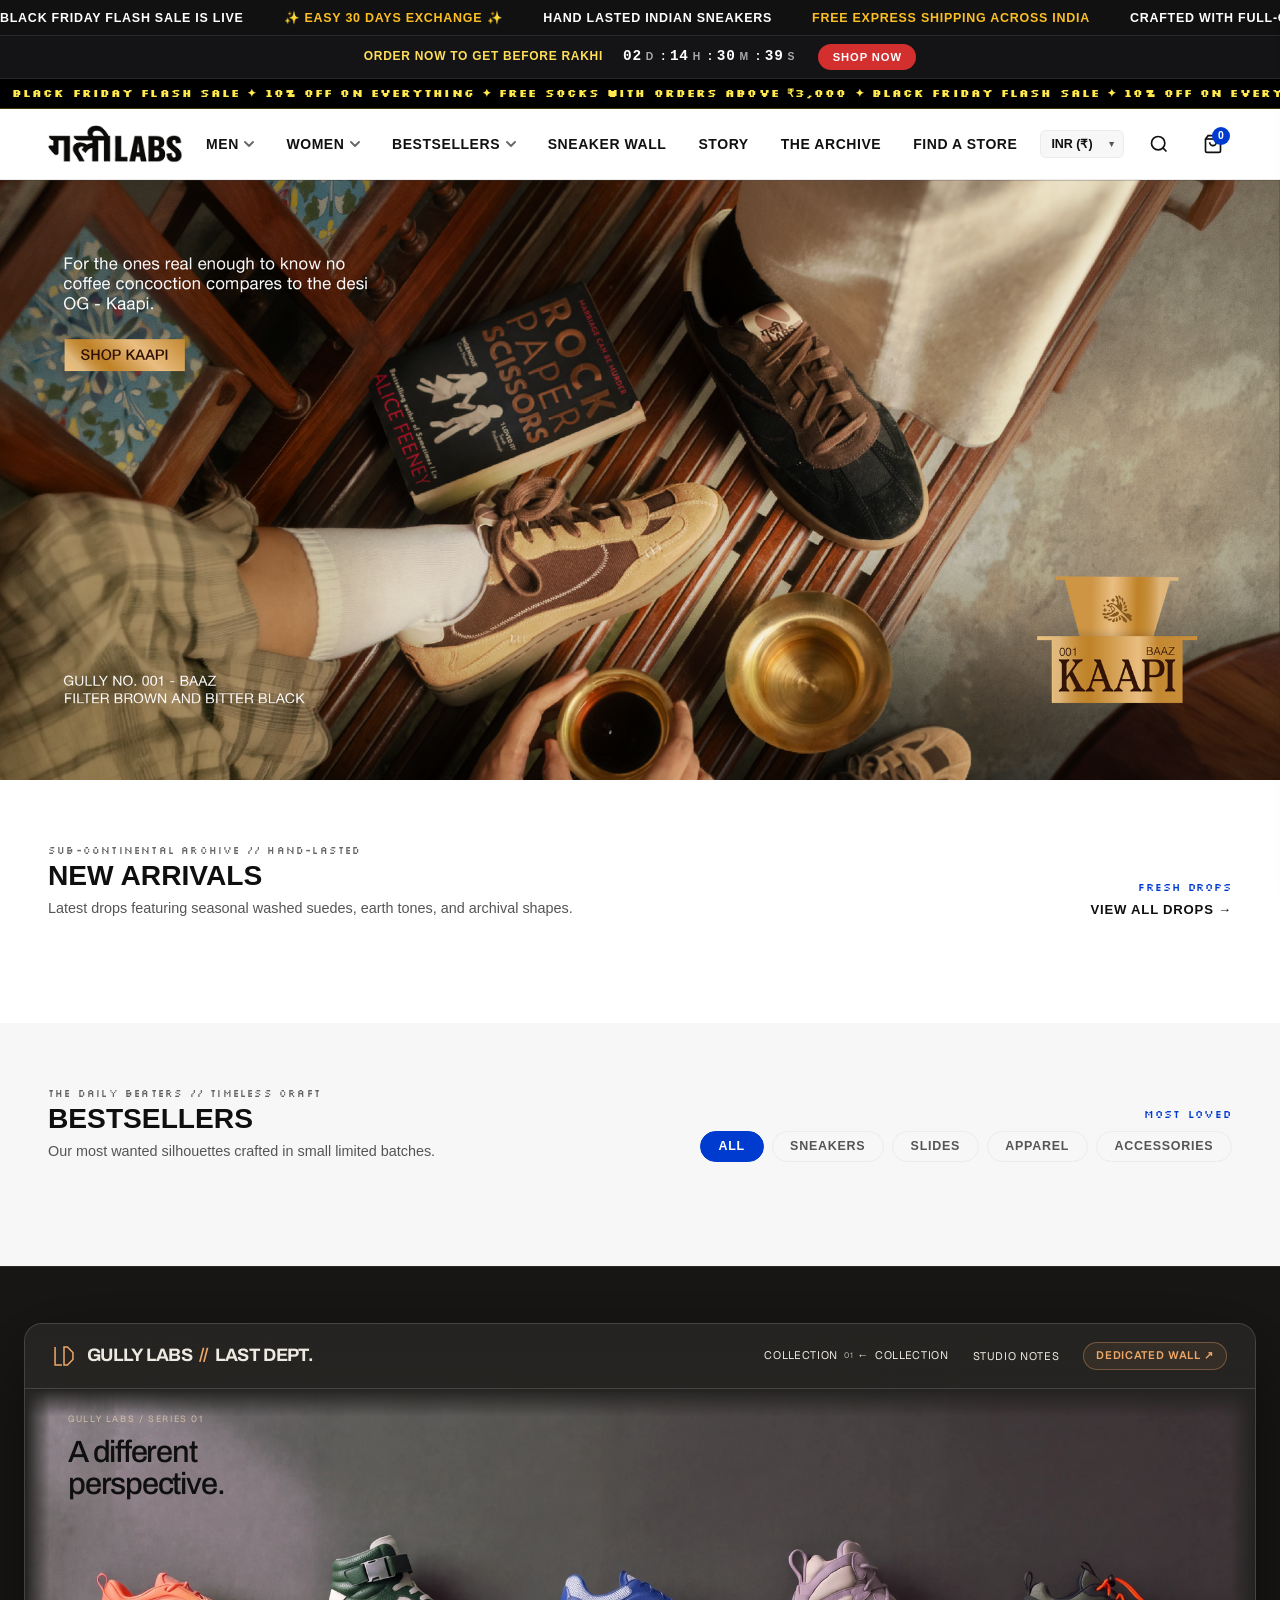
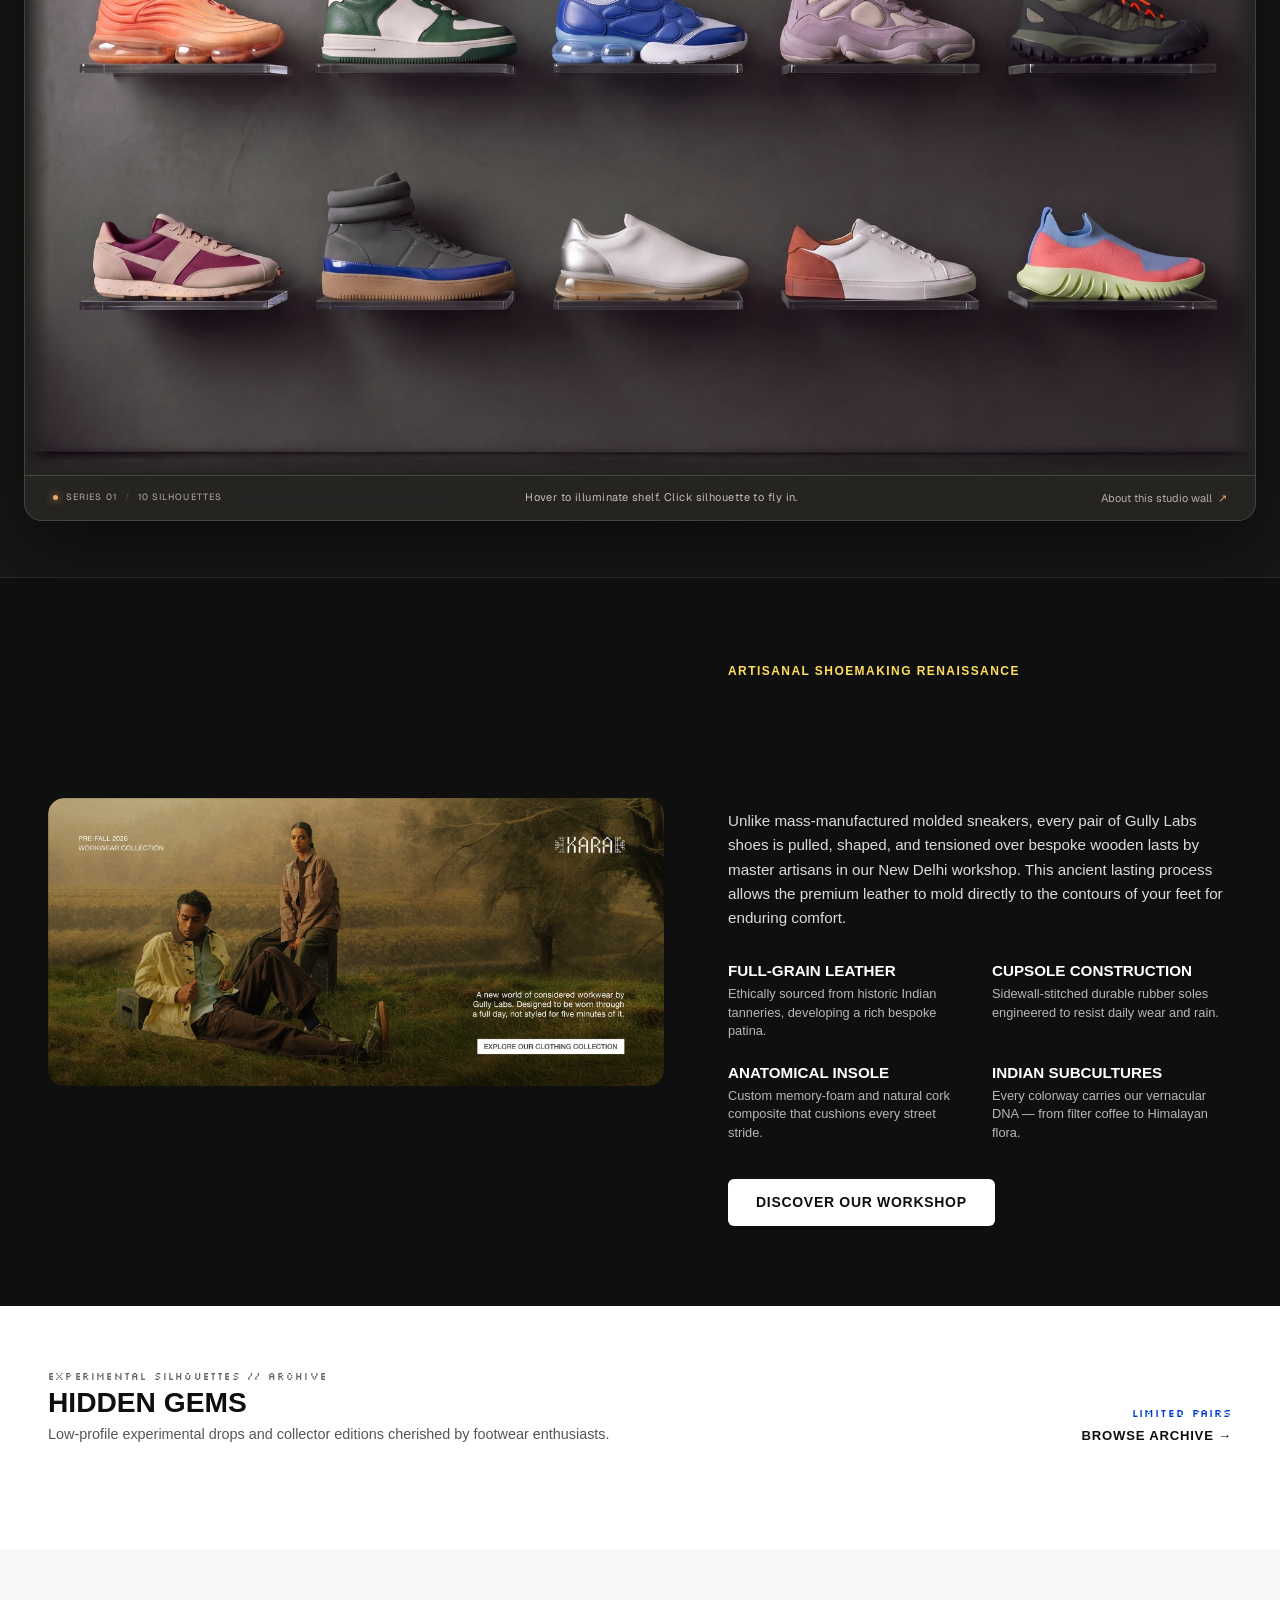
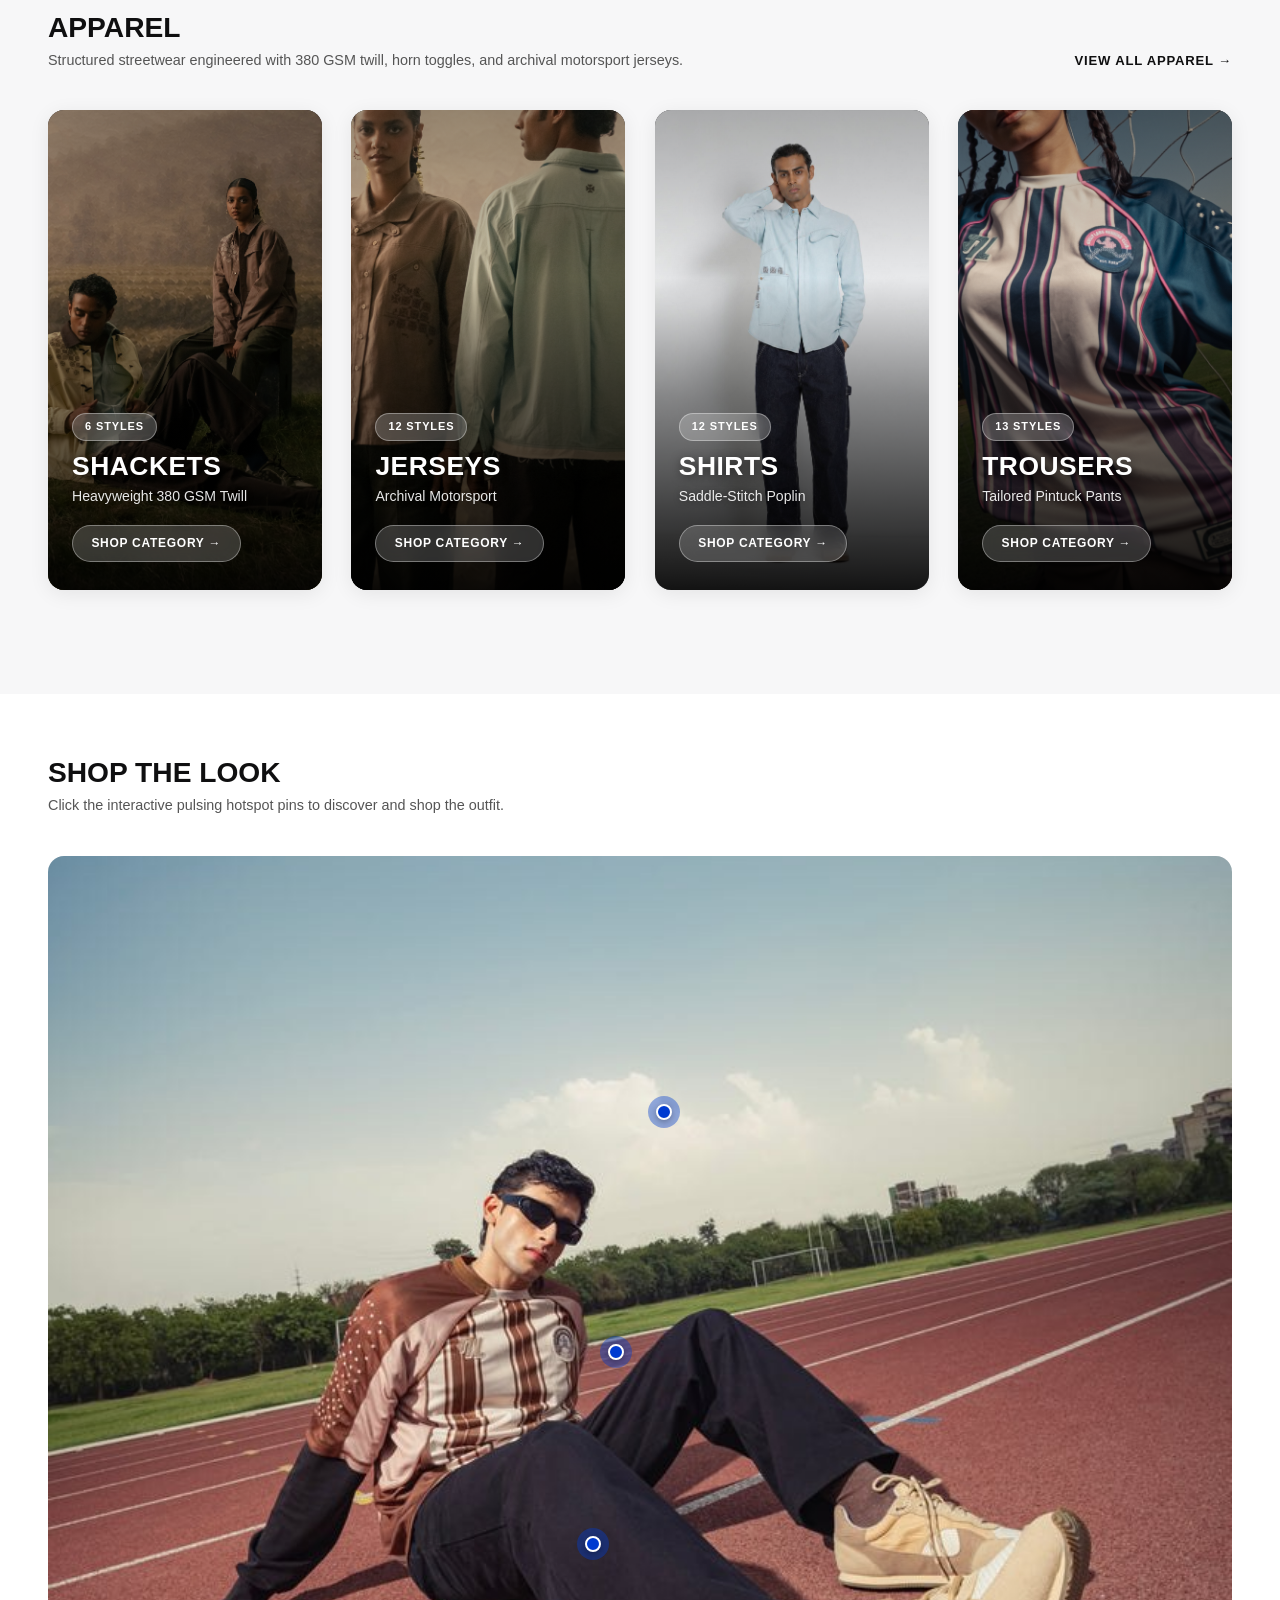
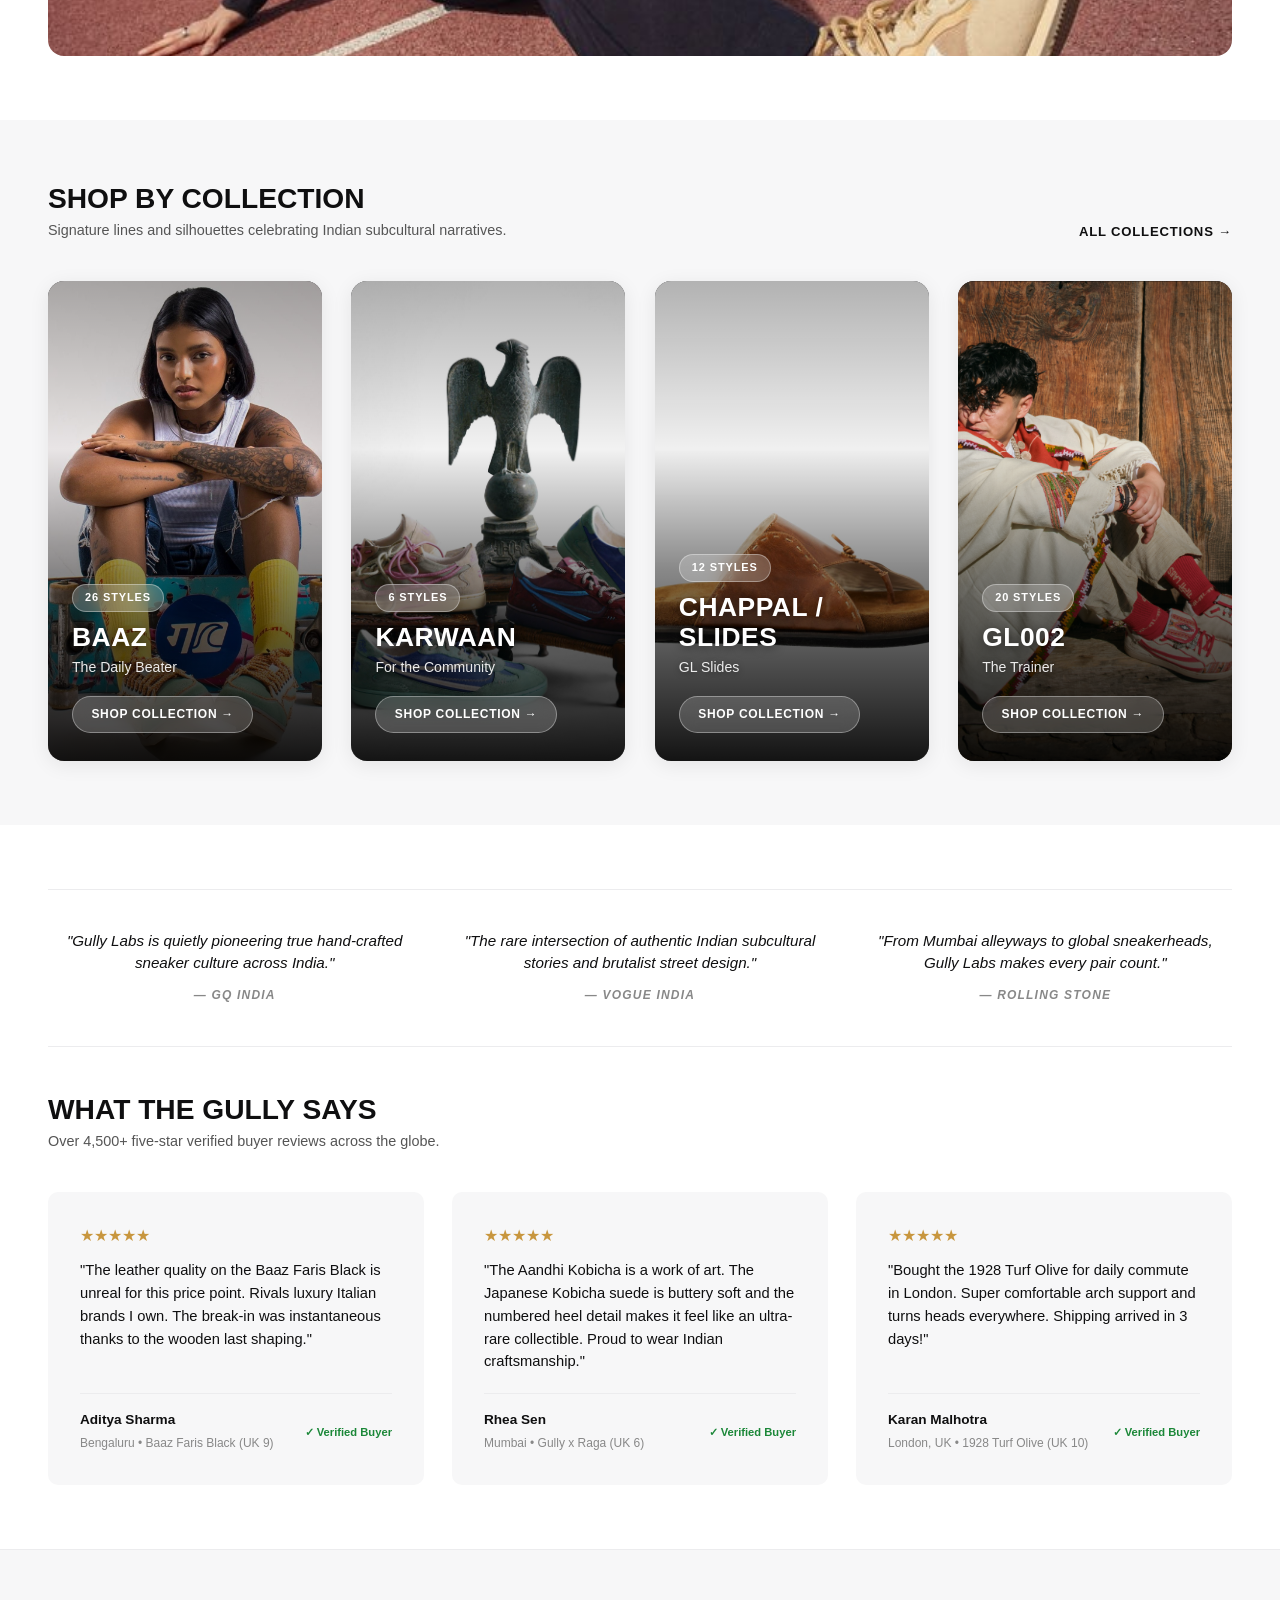
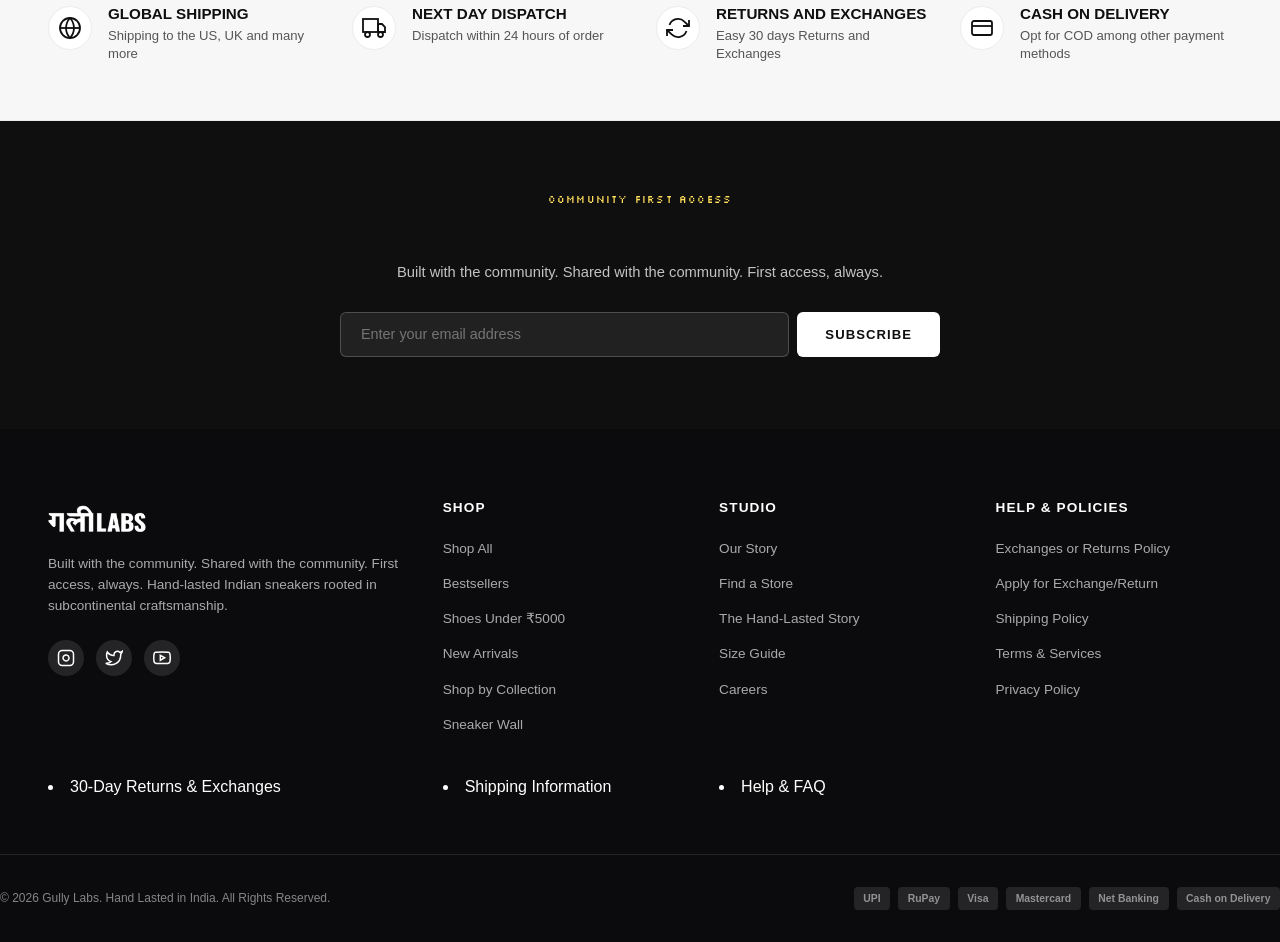
==== commit 1b5d634f: "Update storefront referencing live gullylabs.com typography, announcements, Silkscreen badges, and t" ====
--- a/index.html
+++ b/index.html
@@ -6,6 +6,9 @@
   <title>Gully Labs — Hand Lasted Indian Sneakers</title>
   <meta name="description" content="Hand-lasted Indian sneakers rooted in culture, storytelling, and bespoke craftsmanship. Engineered with full-grain leather, anatomical wooden lasts, and modern streetwear aesthetics.">
   <link rel="icon" type="image/png" href="assets/images/img_000_4ea6318a.png">
+  <link rel="preconnect" href="https://fonts.googleapis.com">
+  <link rel="preconnect" href="https://fonts.gstatic.com" crossorigin>
+  <link href="https://fonts.googleapis.com/css2?family=Silkscreen:wght@400;700&family=Inter:wght@400;500;600;700;800&display=swap" rel="stylesheet">
   <link rel="stylesheet" href="css/style.css">
   <link rel="stylesheet" href="css/sneaker-showcase.css">
   <link rel="stylesheet" href="css/ascenta-last-dept.css">
@@ -16,17 +19,15 @@
   <div class="top-bar">
     <div class="marquee-container">
       <div class="marquee-track">
-        <span class="marquee-item">Welcome to our store</span>
-        <span class="marquee-item"><span class="highlight">✨ 200 Exclusive pairs with Sienna ✨</span></span>
-        <span class="marquee-item">Easy 30 Days Returns and Exchanges</span>
+        <span class="marquee-item">Black Friday Flash Sale Is Live</span>
+        <span class="marquee-item"><span class="highlight">✨ Easy 30 Days Exchange ✨</span></span>
         <span class="marquee-item">Hand Lasted Indian Sneakers</span>
         <span class="marquee-item"><span class="highlight">Free Express Shipping Across India</span></span>
         <span class="marquee-item">Crafted with Full-Grain Indian Leather</span>
       </div>
       <div class="marquee-track" aria-hidden="true">
-        <span class="marquee-item">Welcome to our store</span>
-        <span class="marquee-item"><span class="highlight">✨ 200 Exclusive pairs with Sienna ✨</span></span>
-        <span class="marquee-item">Easy 30 Days Returns and Exchanges</span>
+        <span class="marquee-item">Black Friday Flash Sale Is Live</span>
+        <span class="marquee-item"><span class="highlight">✨ Easy 30 Days Exchange ✨</span></span>
         <span class="marquee-item">Hand Lasted Indian Sneakers</span>
         <span class="marquee-item"><span class="highlight">Free Express Shipping Across India</span></span>
         <span class="marquee-item">Crafted with Full-Grain Indian Leather</span>
@@ -41,6 +42,14 @@
       <b id="cdDays">02</b><u>d</u> : <b id="cdHours">14</b><u>h</u> : <b id="cdMins">30</b><u>m</u> : <b id="cdSecs">21</b><u>s</u>
     </span>
     <a href="#bestsellers" class="scd-btn">SHOP NOW</a>
+  </div>
+
+  <!-- 3. Black Friday Flash Sale Strip (Live Reference) -->
+  <div class="gl-bf-strip" aria-label="Flash sale announcement">
+    <div class="marquee-track">
+      <span>BLACK FRIDAY FLASH SALE ✦ 10% OFF ON EVERYTHING ✦ FREE SOCKS WITH ORDERS ABOVE ₹3,000 ✦ BLACK FRIDAY FLASH SALE ✦ 10% OFF ON EVERYTHING ✦ FREE SOCKS WITH ORDERS ABOVE ₹3,000</span>
+      <span aria-hidden="true">BLACK FRIDAY FLASH SALE ✦ 10% OFF ON EVERYTHING ✦ FREE SOCKS WITH ORDERS ABOVE ₹3,000 ✦ BLACK FRIDAY FLASH SALE ✦ 10% OFF ON EVERYTHING ✦ FREE SOCKS WITH ORDERS ABOVE ₹3,000</span>
+    </div>
   </div>
 
   <!-- 3. Site Sticky Navigation Header -->
@@ -299,10 +308,14 @@
       <div class="container">
         <div class="section-head">
           <div>
+            <span class="gl-bf-eyebrow">SUB-CONTINENTAL ARCHIVE // HAND-LASTED</span>
             <h2 class="section-title">New Arrivals</h2>
             <p class="section-sub">Latest drops featuring seasonal washed suedes, earth tones, and archival shapes.</p>
           </div>
-          <a href="shop.html?collection=New%20Arrivals" class="view-all-link">View All Drops &rarr;</a>
+          <div style="display:flex; flex-direction:column; align-items:flex-end; gap:4px;">
+            <span class="gl-bf-sec-sub">FRESH DROPS</span>
+            <a href="shop.html?collection=New%20Arrivals" class="view-all-link">View All Drops &rarr;</a>
+          </div>
         </div>
         <div class="product-grid" id="newArrivalsGrid">
           <!-- Populated dynamically via app.js -->
@@ -315,15 +328,19 @@
       <div class="container">
         <div class="section-head">
           <div>
+            <span class="gl-bf-eyebrow">THE DAILY BEATERS // TIMELESS CRAFT</span>
             <h2 class="section-title">Bestsellers</h2>
             <p class="section-sub">Our most wanted silhouettes crafted in small limited batches.</p>
           </div>
-          <div class="filter-tabs" data-target="bestsellersGrid">
-            <button type="button" class="tab-btn active" data-filter="all">All</button>
-            <button type="button" class="tab-btn" data-filter="sneakers">Sneakers</button>
-            <button type="button" class="tab-btn" data-filter="slides">Slides</button>
-            <button type="button" class="tab-btn" data-filter="apparel">Apparel</button>
-            <button type="button" class="tab-btn" data-filter="accessories">Accessories</button>
+          <div style="display:flex; flex-direction:column; align-items:flex-end; gap:8px;">
+            <span class="gl-bf-sec-sub">MOST LOVED</span>
+            <div class="filter-tabs" data-target="bestsellersGrid">
+              <button type="button" class="tab-btn active" data-filter="all">All</button>
+              <button type="button" class="tab-btn" data-filter="sneakers">Sneakers</button>
+              <button type="button" class="tab-btn" data-filter="slides">Slides</button>
+              <button type="button" class="tab-btn" data-filter="apparel">Apparel</button>
+              <button type="button" class="tab-btn" data-filter="accessories">Accessories</button>
+            </div>
           </div>
         </div>
         <div class="product-grid" id="bestsellersGrid">
@@ -445,10 +462,14 @@
       <div class="container">
         <div class="section-head">
           <div>
+            <span class="gl-bf-eyebrow">EXPERIMENTAL SILHOUETTES // ARCHIVE</span>
             <h2 class="section-title">Hidden Gems</h2>
             <p class="section-sub">Low-profile experimental drops and collector editions cherished by footwear enthusiasts.</p>
           </div>
-          <a href="shop.html" class="view-all-link">Browse Archive &rarr;</a>
+          <div style="display:flex; flex-direction:column; align-items:flex-end; gap:4px;">
+            <span class="gl-bf-sec-sub">LIMITED PAIRS</span>
+            <a href="shop.html" class="view-all-link">Browse Archive &rarr;</a>
+          </div>
         </div>
         <div class="product-grid" id="hiddenGemsGrid">
           <!-- Populated dynamically via app.js -->
@@ -709,13 +730,13 @@
       </div>
     </section>
 
-    <!-- 13. Multicolumn Trust Props (Right Above Footer) -->
+    <!-- 13. Multicolumn Trust Props (Live Gully Labs Reference) -->
     <section class="trust-section">
       <div class="container">
         <div class="trust-grid">
           <div class="trust-item">
             <div class="trust-icon">
-              <svg width="22" height="22" viewBox="0 0 24 24" fill="none" stroke="currentColor" stroke-width="2">
+              <svg width="24" height="24" viewBox="0 0 24 24" fill="none" stroke="currentColor" stroke-width="1.8">
                 <circle cx="12" cy="12" r="10"></circle>
                 <line x1="2" y1="12" x2="22" y2="12"></line>
                 <path d="M12 2a15.3 15.3 0 0 1 4 10 15.3 15.3 0 0 1-4 10 15.3 15.3 0 0 1-4-10 15.3 15.3 0 0 1 4-10z"></path>
@@ -723,13 +744,13 @@
             </div>
             <div class="trust-text">
               <h4>Global Shipping</h4>
-              <p>Reliable tracked courier delivery to over 40+ countries.</p>
+              <p>Shipping to the US, UK and many more</p>
             </div>
           </div>
 
           <div class="trust-item">
             <div class="trust-icon">
-              <svg width="22" height="22" viewBox="0 0 24 24" fill="none" stroke="currentColor" stroke-width="2">
+              <svg width="24" height="24" viewBox="0 0 24 24" fill="none" stroke="currentColor" stroke-width="1.8">
                 <rect x="1" y="3" width="15" height="13"></rect>
                 <polygon points="16 8 20 8 23 11 23 16 16 16 16 8"></polygon>
                 <circle cx="5.5" cy="18.5" r="2.5"></circle>
@@ -738,34 +759,34 @@
             </div>
             <div class="trust-text">
               <h4>Next Day Dispatch</h4>
-              <p>Hand-inspected, packed, and dispatched within 24 hours.</p>
+              <p>Dispatch within 24 hours of order</p>
             </div>
           </div>
 
           <div class="trust-item">
             <div class="trust-icon">
-              <svg width="22" height="22" viewBox="0 0 24 24" fill="none" stroke="currentColor" stroke-width="2">
+              <svg width="24" height="24" viewBox="0 0 24 24" fill="none" stroke="currentColor" stroke-width="1.8">
                 <polyline points="23 4 23 10 17 10"></polyline>
                 <polyline points="1 20 1 14 7 14"></polyline>
                 <path d="M3.51 9a9 9 0 0 1 14.85-3.36L23 10M1 14l4.64 4.36A9 9 0 0 0 20.49 15"></path>
               </svg>
             </div>
             <div class="trust-text">
-              <h4>30 Days Returns</h4>
-              <p>Hassle-free size exchanges and doorstep returns.</p>
+              <h4>Returns and Exchanges</h4>
+              <p>Easy 30 days Returns and Exchanges</p>
             </div>
           </div>
 
           <div class="trust-item">
             <div class="trust-icon">
-              <svg width="22" height="22" viewBox="0 0 24 24" fill="none" stroke="currentColor" stroke-width="2">
+              <svg width="24" height="24" viewBox="0 0 24 24" fill="none" stroke="currentColor" stroke-width="1.8">
                 <rect x="2" y="5" width="20" height="14" rx="2"></rect>
                 <line x1="2" y1="10" x2="22" y2="10"></line>
               </svg>
             </div>
             <div class="trust-text">
               <h4>Cash on Delivery</h4>
-              <p>Available across 19,000+ Indian pincodes.</p>
+              <p>Opt for COD among other payment methods</p>
             </div>
           </div>
         </div>
@@ -776,9 +797,9 @@
     <section class="newsletter-section">
       <div class="container">
         <div class="newsletter-box">
-          <span style="color:var(--color-yellow); font-size:0.75rem; font-weight:800; letter-spacing:0.1em; text-transform:uppercase;">Secret Drops & Access</span>
+          <span class="gl-bf-eyebrow" style="color:var(--color-yellow); margin-bottom:8px;">COMMUNITY FIRST ACCESS</span>
           <h3>Join The Gully</h3>
-          <p>Subscribe for early access to numbered collaborations, secret warehouse archives, and private community releases.</p>
+          <p>Built with the community. Shared with the community. First access, always.</p>
           <form class="newsletter-form" onsubmit="event.preventDefault(); showToast('Welcome to The Gully family!'); this.reset();">
             <input type="email" placeholder="Enter your email address" class="newsletter-input" required>
             <button type="submit" class="newsletter-btn">Subscribe</button>
@@ -795,7 +816,7 @@
         <div class="footer-brand">
           <img src="assets/images/img_119_66279144.png" alt="Gully Labs">
           <p>
-            Hand-lasted Indian sneakers rooted in vernacular culture. Reimagining modern footwear through artisanal shoemaking heritage.
+            Built with the community. Shared with the community. First access, always. Hand-lasted Indian sneakers rooted in subcontinental craftsmanship.
           </p>
           <div class="social-row">
             <a href="https://instagram.com" target="_blank" rel="noopener" class="social-btn" aria-label="Instagram">
@@ -813,30 +834,36 @@
         <div class="footer-col">
           <h5>Shop</h5>
           <ul class="footer-links">
+            <li><a href="shop.html">Shop All</a></li>
             <li><a href="#bestsellers">Bestsellers</a></li>
+            <li><a href="shop.html?maxPrice=5000">Shoes Under ₹5000</a></li>
             <li><a href="#new-arrivals">New Arrivals</a></li>
             <li><a href="#collections">Shop by Collection</a></li>
-            <li><a href="#apparel">Apparel & Shackets</a></li>
-            <li><a href="shop.html">Shop All Catalog</a></li>
+            <li><a href="#sneaker-wall-section">Sneaker Wall</a></li>
           </ul>
         </div>
 
         <div class="footer-col">
-          <h5>About Gully</h5>
+          <h5>Studio</h5>
           <ul class="footer-links">
+            <li><a href="story.html">Our Story</a></li>
+            <li><a href="help.html#contact">Find a Store</a></li>
             <li><a href="#story">The Hand-Lasted Story</a></li>
-            <li><a href="story.html">Indian Leather Tanneries</a></li>
-            <li><a href="#reviews">Press & Media</a></li>
             <li><a href="help.html#size-guide">Size Guide</a></li>
-            <li><a href="#reviews">Verified Reviews</a></li>
+            <li><a href="story.html#careers">Careers</a></li>
           </ul>
         </div>
 
         <div class="footer-col">
-          <h5>Support & Concierge</h5>
+          <h5>Help & Policies</h5>
           <ul class="footer-links">
-            <li><a href="mailto:support@gullylabs.com">support@gullylabs.com</a></li>
-            <li><a href="help.html#track">Track Your Order</a></li>
+            <li><a href="help.html#returns">Exchanges or Returns Policy</a></li>
+            <li><a href="help.html#exchange-form">Apply for Exchange/Return</a></li>
+            <li><a href="help.html#shipping">Shipping Policy</a></li>
+            <li><a href="help.html#terms">Terms & Services</a></li>
+            <li><a href="help.html#privacy">Privacy Policy</a></li>
+          </ul>
+        </div>
             <li><a href="help.html#returns">30-Day Returns & Exchanges</a></li>
             <li><a href="help.html#shipping">Shipping Information</a></li>
             <li><a href="help.html">Help & FAQ</a></li>
--- a/css/style.css
+++ b/css/style.css
@@ -39,6 +39,9 @@
   --font-product-size: clamp(0.875rem, 0.873rem + 0.3175vw, 1.05rem);
   --font-product-weight: 600;
   --font-product-letter-spacing: 0.0em;
+
+  /* Live Reference Accent Font */
+  --font-silkscreen: 'Silkscreen', monospace;
 
   /* Colors */
   --color-black: #0f0f10;
@@ -270,6 +273,67 @@
 
 .scd-btn:hover {
   opacity: 0.9;
+}
+
+/* Flash Sale Ticker Strip (Live Gully Labs Reference) */
+.gl-bf-strip {
+  background-color: #000000;
+  color: #ffe94d;
+  font-family: var(--font-silkscreen);
+  font-weight: 700;
+  font-size: 11px;
+  letter-spacing: 0.1em;
+  text-transform: uppercase;
+  text-align: center;
+  padding: 8px 12px;
+  line-height: 1.2;
+  overflow: hidden;
+  border-bottom: 1px solid rgba(255, 233, 77, 0.25);
+  display: flex;
+  align-items: center;
+}
+
+.gl-bf-strip .marquee-track {
+  gap: 2.5rem;
+  padding-right: 2.5rem;
+  animation: marquee 32s linear infinite;
+}
+
+.gl-bf-badge {
+  position: absolute;
+  top: 10px;
+  left: 10px;
+  background-color: #003bd0;
+  color: #ffffff;
+  font-family: var(--font-silkscreen);
+  font-weight: 700;
+  font-size: 10px;
+  letter-spacing: 0.08em;
+  line-height: 1;
+  padding: 6px 9px 5px;
+  text-transform: uppercase;
+  border-radius: 2px;
+  z-index: 2;
+  box-shadow: 0 2px 8px rgba(0, 59, 208, 0.35);
+}
+
+.gl-bf-sec-sub {
+  font-family: var(--font-silkscreen);
+  font-size: 11px;
+  color: #003bd0;
+  text-align: right;
+  text-transform: uppercase;
+  letter-spacing: 0.08em;
+}
+
+.gl-bf-eyebrow {
+  display: block;
+  font-size: 10px;
+  letter-spacing: 0.12em;
+  text-transform: uppercase;
+  color: rgba(0, 0, 0, 0.6);
+  margin-bottom: 3px;
+  font-family: var(--font-silkscreen);
 }
 
 /* ==========================================================================
@@ -706,21 +770,22 @@
   opacity: 0;
 }
 
-/* Badge in top left */
+/* Badge in top left - Live Gully Labs Silkscreen Badge */
 .card-badge {
   position: absolute;
   top: 10px;
   left: 10px;
   background-color: var(--color-blue);
   color: #ffffff;
-  font-family: var(--font-body-family);
-  font-size: 0.6875rem;
-  font-weight: 700;
-  letter-spacing: 0.05em;
-  text-transform: uppercase;
-  padding: 0.25rem 0.65rem;
-  border-radius: var(--radius-pill);
+  font-family: var(--font-silkscreen);
+  font-size: 10px;
+  font-weight: 700;
+  letter-spacing: 0.08em;
+  text-transform: uppercase;
+  padding: 6px 9px 5px;
+  border-radius: 2px;
   z-index: 2;
+  box-shadow: 0 2px 8px rgba(0, 59, 208, 0.35);
 }
 
 /* Plus button in top right */
